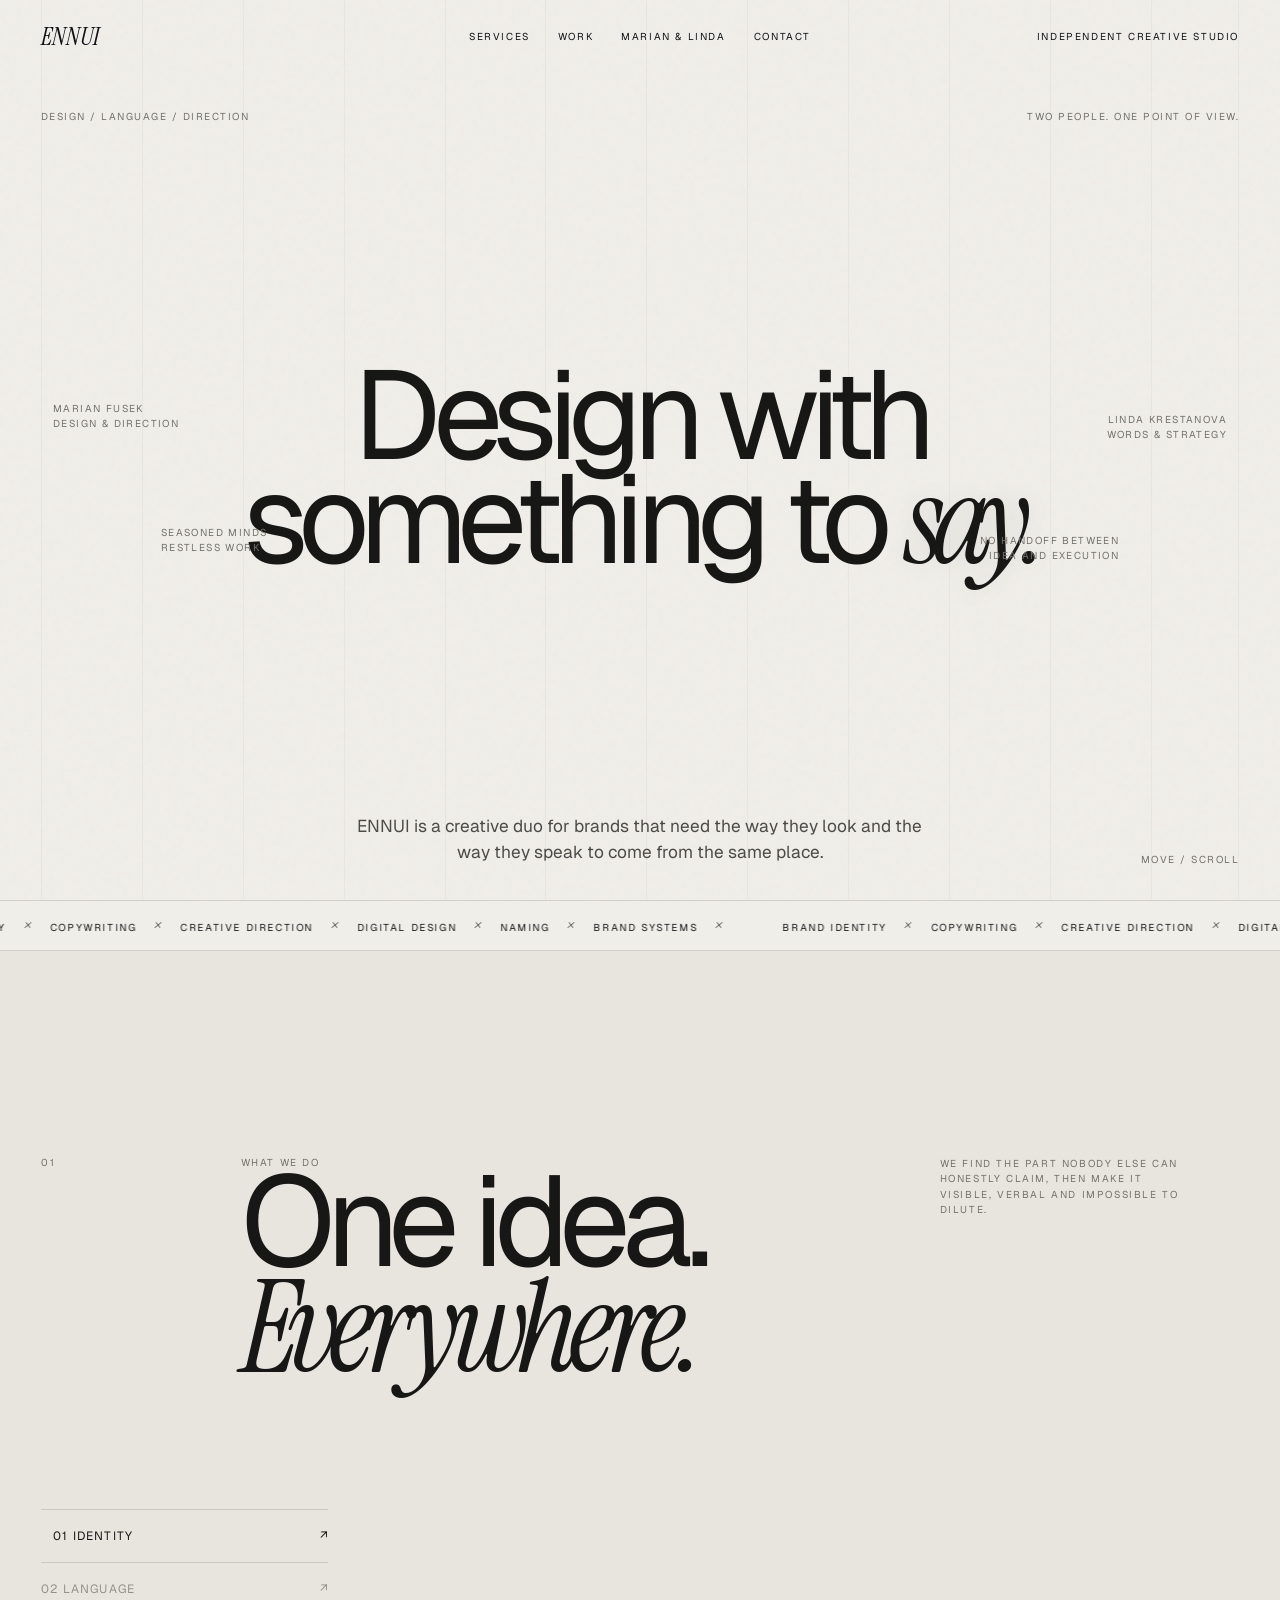
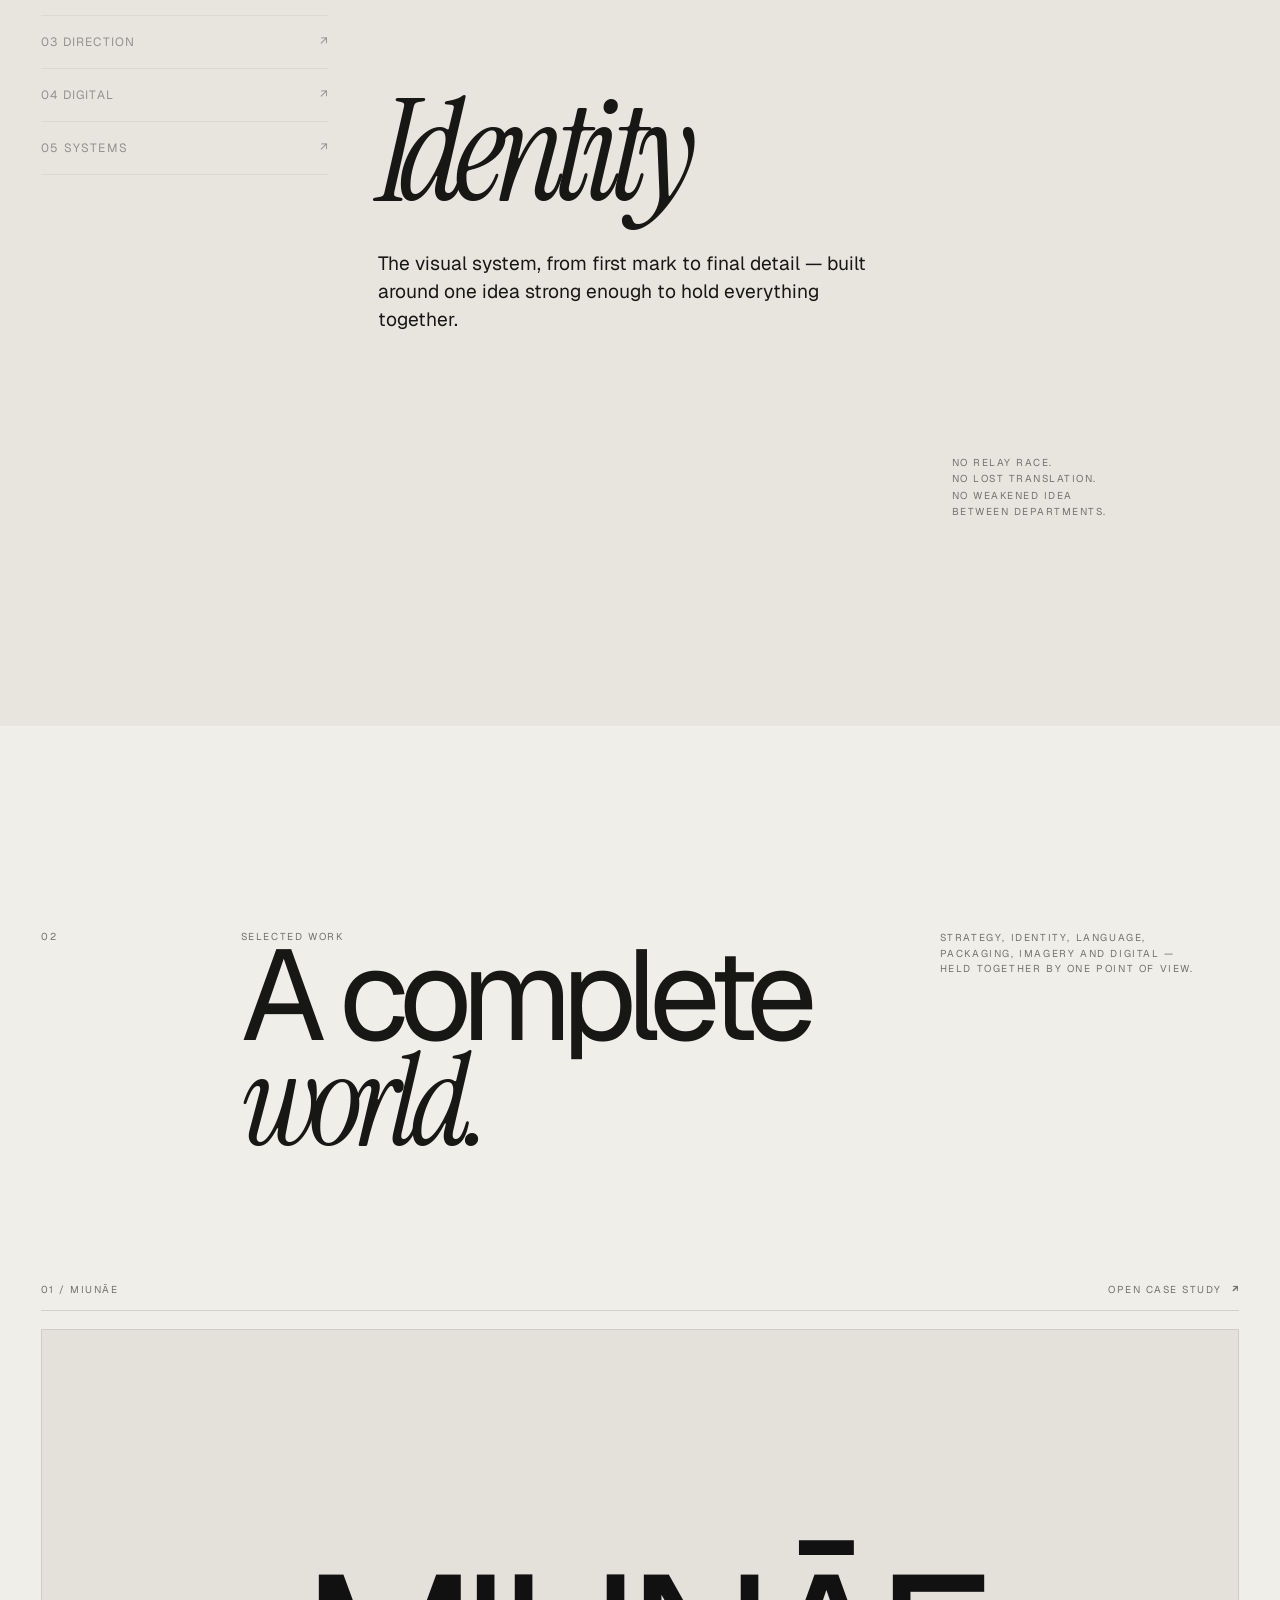
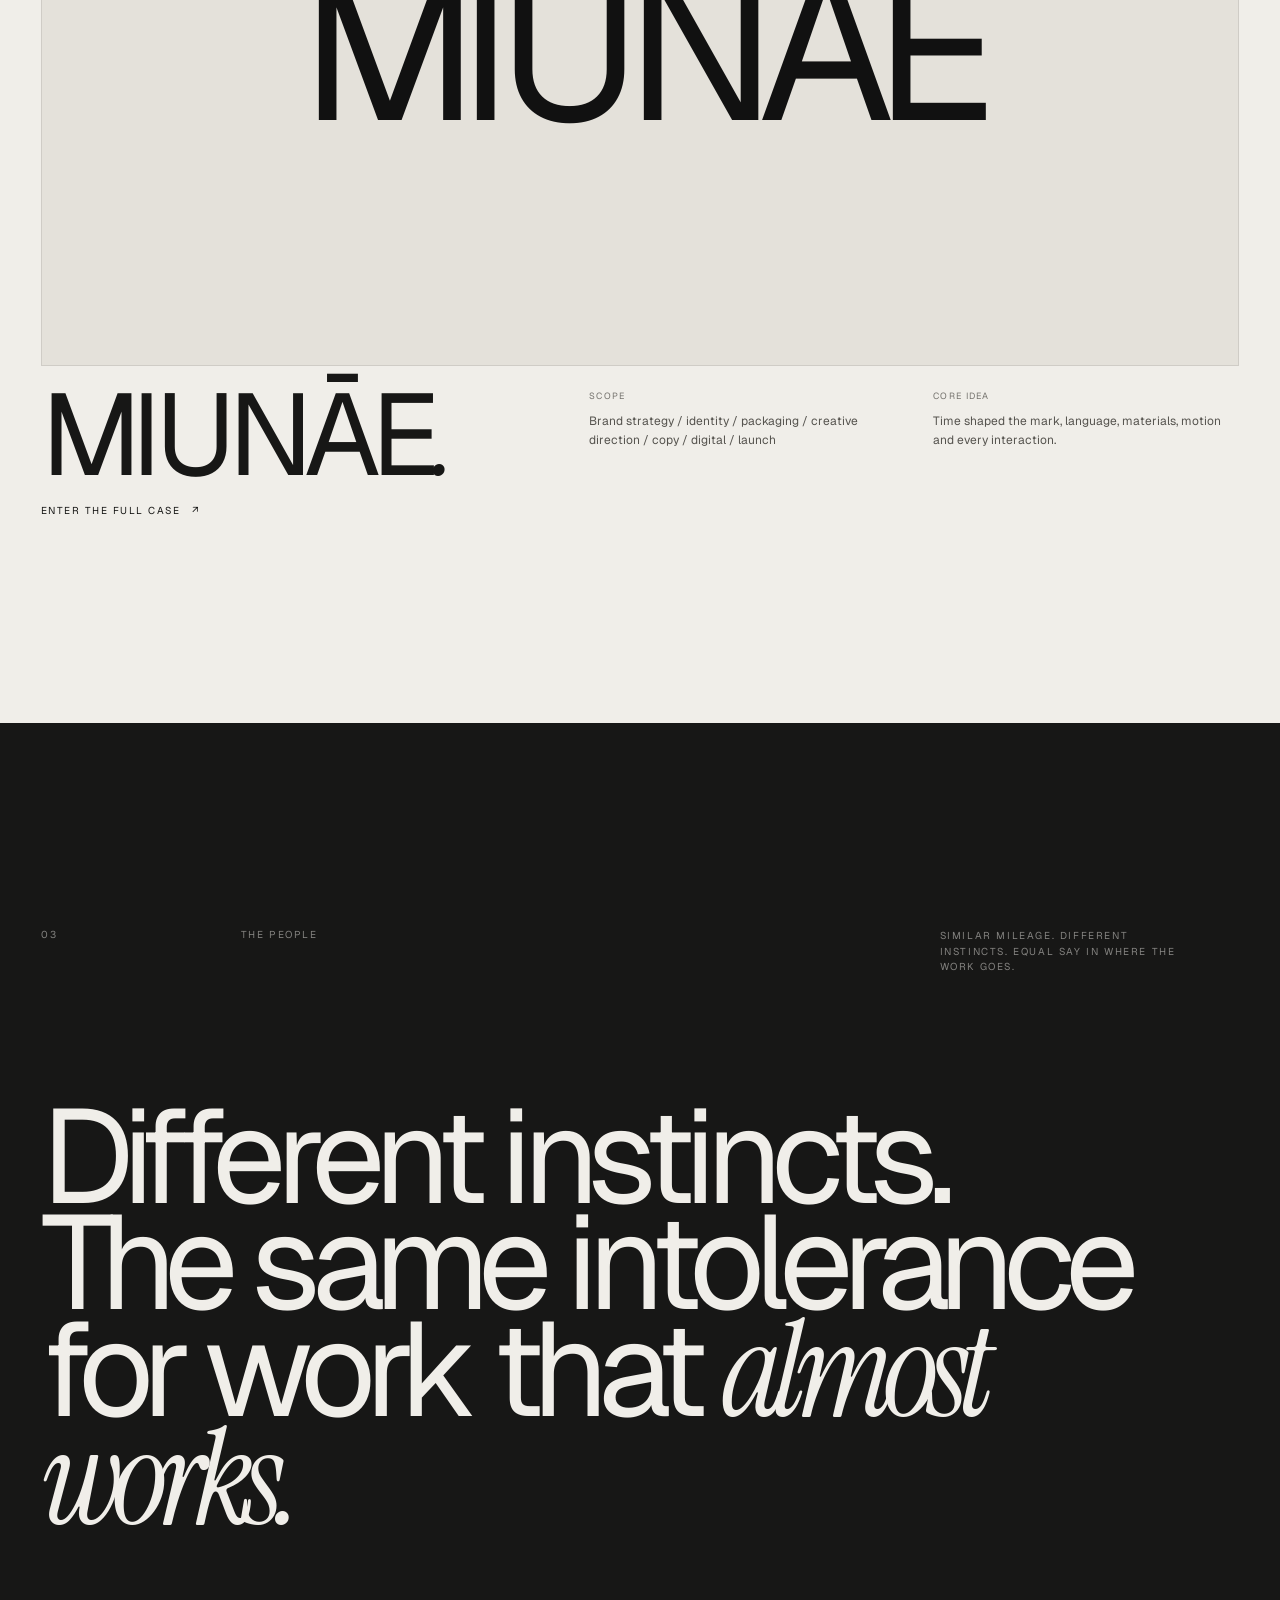
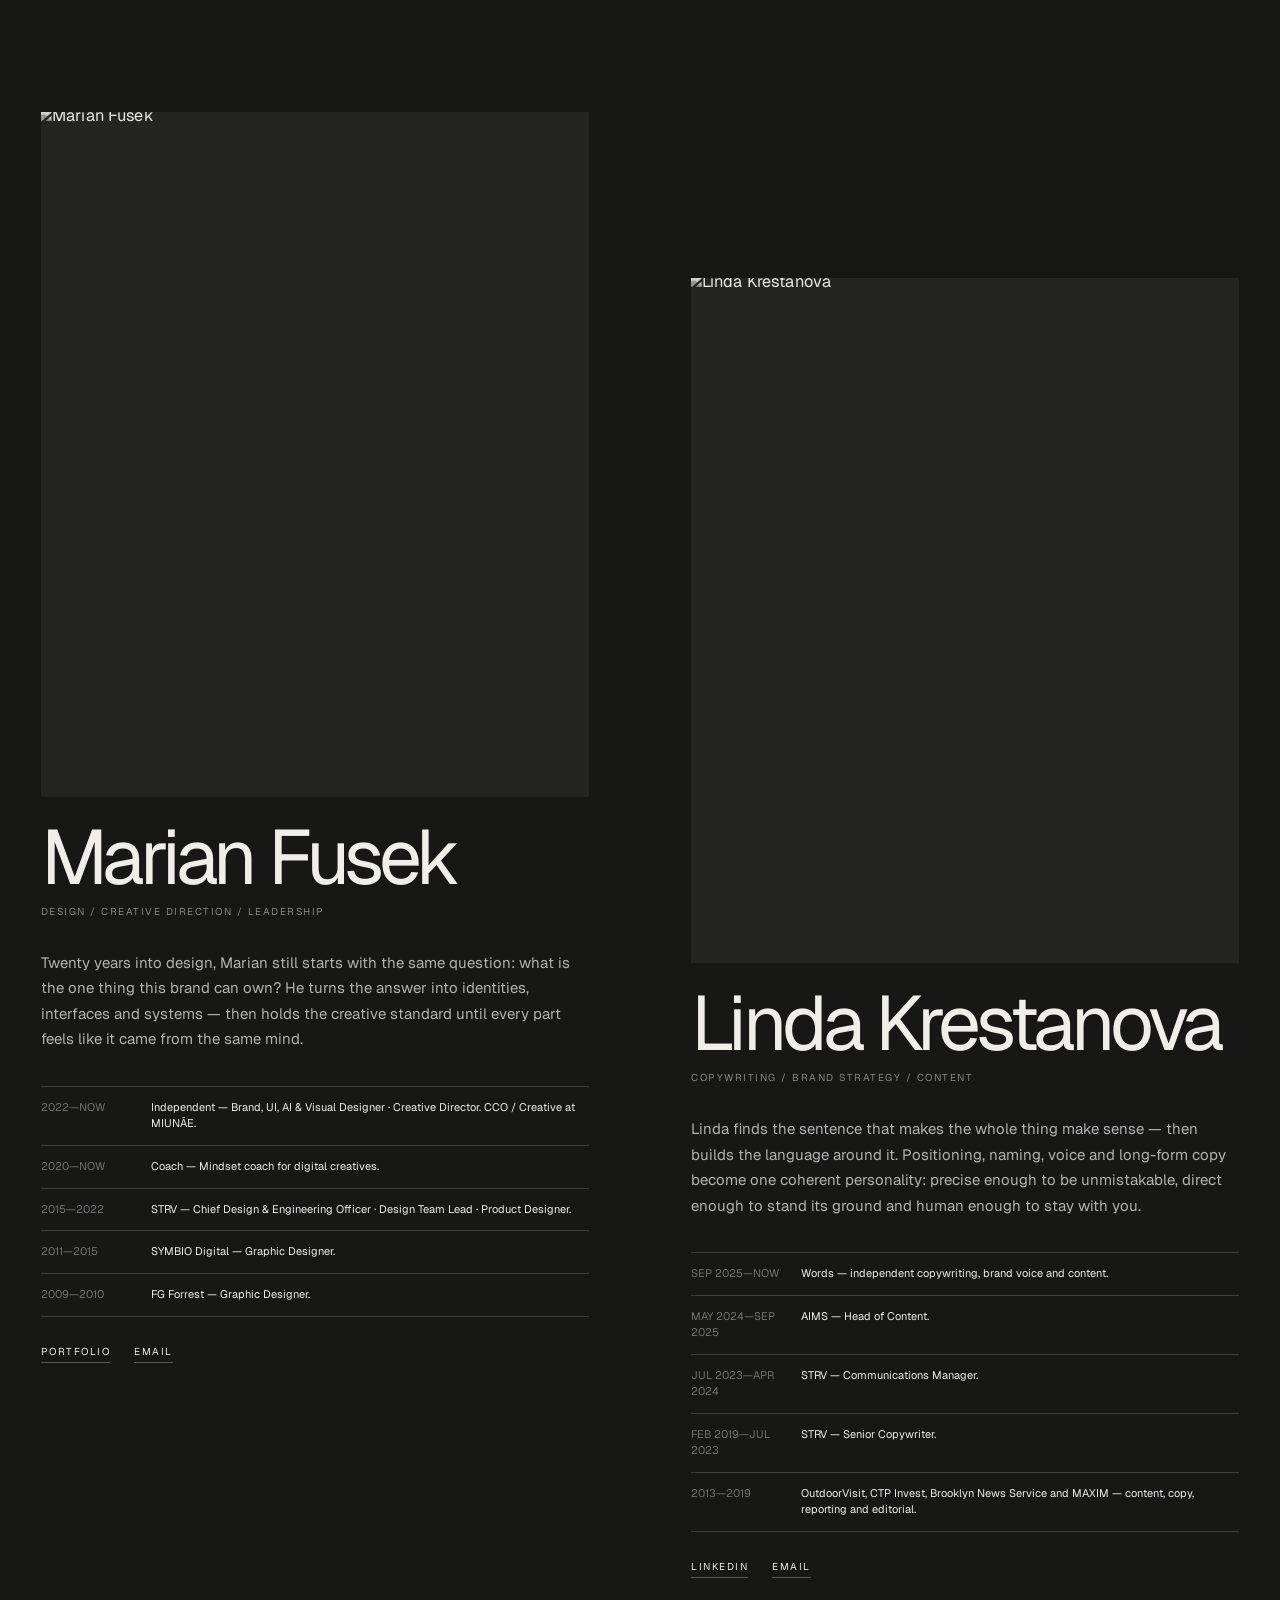
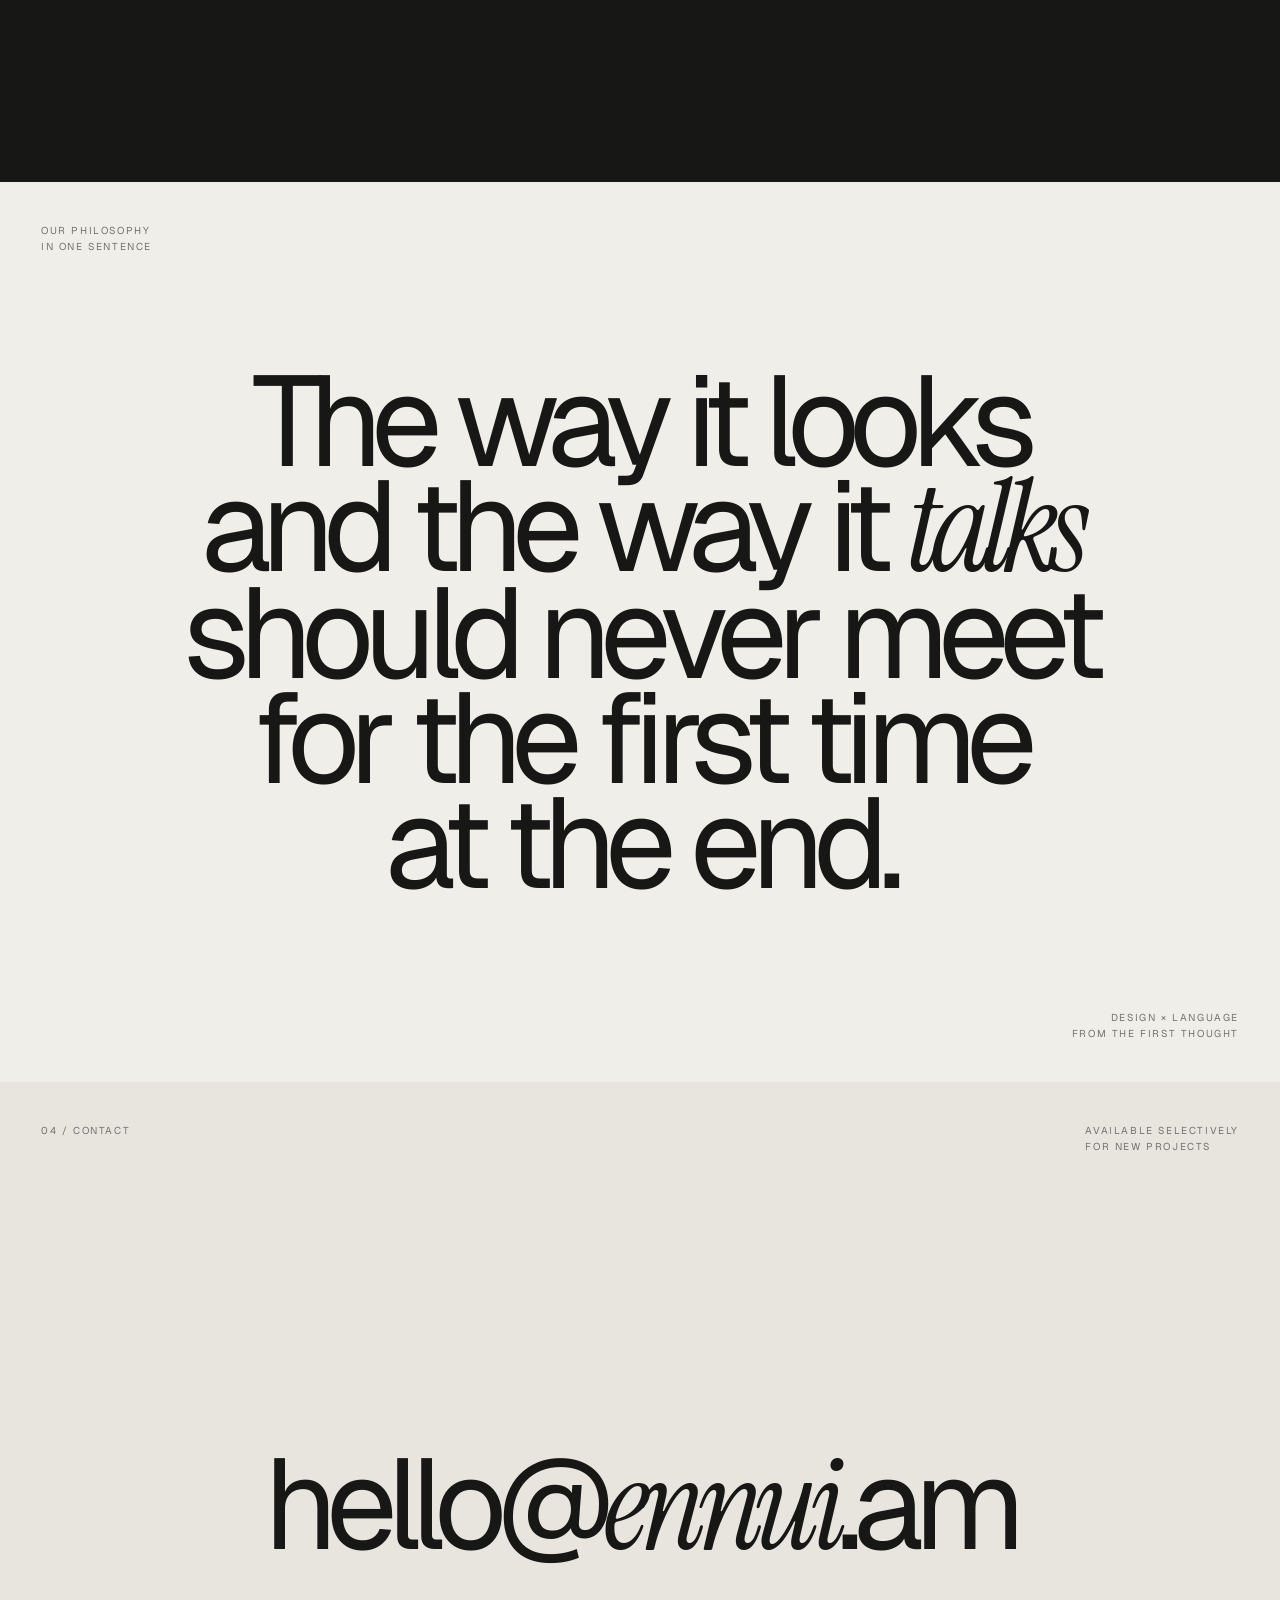
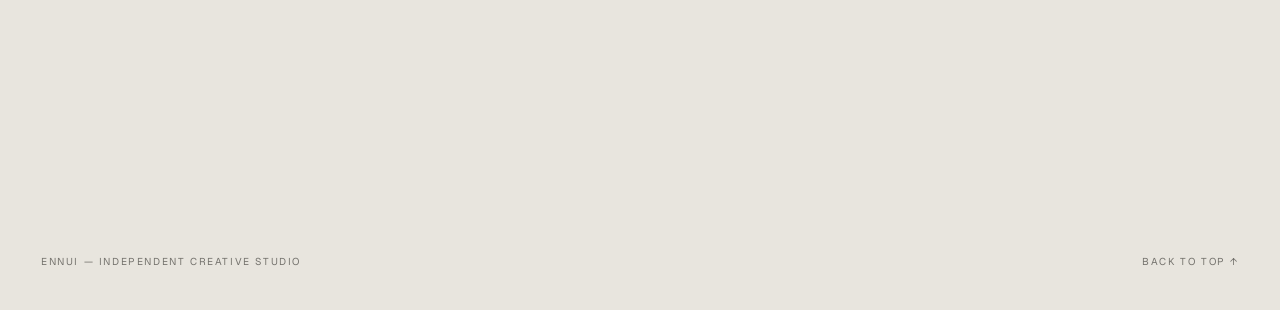
==== index.html @ ab1525a9 "Update index.html" ====
<!DOCTYPE html>
<html lang="en">
<head>
<meta charset="UTF-8"><meta name="viewport" content="width=device-width,initial-scale=1">
<title>ENNUI — Design & Language</title>
<meta name="description" content="ENNUI is Marian Fusek and Linda Krestanova: design, language and creative direction working as one.">
<link rel="preconnect" href="https://fonts.googleapis.com"><link rel="preconnect" href="https://fonts.gstatic.com" crossorigin>
<link href="https://fonts.googleapis.com/css2?family=Geist:wght@300;400;500;600&family=Instrument+Serif:ital@0;1&display=swap" rel="stylesheet">
<style>
:root{--paper:#f0eee9;--paper2:#e8e5de;--ink:#171716;--grey:#74726d;--line:rgba(23,23,22,.14);--serif:'Instrument Serif',serif;--sans:'Geist',sans-serif;--ease:cubic-bezier(.16,1,.3,1);--g:clamp(18px,3.2vw,52px);--mx:0;--my:0}
*{box-sizing:border-box;margin:0;padding:0}html{scroll-behavior:smooth;background:var(--paper)}body{background:var(--paper);color:var(--ink);font-family:var(--sans);overflow-x:hidden;-webkit-font-smoothing:antialiased}a{color:inherit;text-decoration:none}img{display:block;width:100%;height:auto}button{font:inherit;color:inherit}::selection{background:var(--ink);color:var(--paper)}
#grain{position:fixed;inset:0;pointer-events:none;z-index:3000;opacity:.03;mix-blend-mode:multiply;background-image:url("data:image/svg+xml,%3Csvg viewBox='0 0 160 160' xmlns='http://www.w3.org/2000/svg'%3E%3Cfilter id='n'%3E%3CfeTurbulence type='fractalNoise' baseFrequency='.9' numOctaves='2' stitchTiles='stitch'/%3E%3C/filter%3E%3Crect width='100%25' height='100%25' filter='url(%23n)'/%3E%3C/svg%3E")}
#cursor{position:fixed;left:0;top:0;width:6px;height:6px;background:#fff;border-radius:50%;pointer-events:none;z-index:5000;transform:translate(-50%,-50%);mix-blend-mode:difference;opacity:0;transition:width .28s var(--ease),height .28s var(--ease),border-radius .28s var(--ease),opacity .15s}#cursor.on{opacity:1}#cursor.link{width:44px;height:44px;background:#fff}.cursor-label{position:fixed;z-index:5001;pointer-events:none;color:#fff;mix-blend-mode:difference;font-size:9px;letter-spacing:.15em;text-transform:uppercase;opacity:0;transition:opacity .15s}.cursor-label.on{opacity:1}@media(pointer:fine){body,a,button,[data-hover]{cursor:none}}@media(pointer:coarse){#cursor,.cursor-label{display:none}}
.grid{position:fixed;inset:0;padding:0 var(--g);display:grid;grid-template-columns:repeat(12,1fr);gap:clamp(8px,1vw,18px);pointer-events:none;z-index:0;opacity:.48}.grid i{border-left:1px solid rgba(23,23,22,.07)}.grid i:last-child{border-right:1px solid rgba(23,23,22,.07)}
.preloader{position:fixed;inset:0;z-index:4000;background:var(--paper);display:grid;place-items:center;transition:opacity .9s var(--ease),visibility .9s}.preloader.done{opacity:0;visibility:hidden}.preword{position:absolute;font-size:clamp(24px,5vw,74px);letter-spacing:-.05em;opacity:0;transform:translateY(16px);transition:.6s var(--ease)}.preword.show{opacity:1;transform:none}.preword.serif{font-family:var(--serif);font-style:italic;font-size:clamp(54px,11vw,170px)}
header{position:fixed;inset:0 0 auto;height:72px;padding:0 var(--g);z-index:500;display:grid;grid-template-columns:1fr auto 1fr;align-items:center;mix-blend-mode:difference;color:#fff;transition:transform .6s var(--ease)}header.hide{transform:translateY(-100%)}.logo{font-family:var(--serif);font-style:italic;font-size:25px}.nav{display:flex;gap:28px}.nav a,.status{font-size:10px;letter-spacing:.16em;text-transform:uppercase}.status{text-align:right}
main,footer{position:relative;z-index:2}.hero{height:100svh;min-height:690px;padding:110px var(--g) 34px;overflow:hidden;position:relative}.hero-inner{height:100%;display:grid;grid-template-rows:auto 1fr auto;position:relative}.hero-kicker{display:flex;justify-content:space-between;color:var(--grey);font-size:10px;text-transform:uppercase;letter-spacing:.15em}.hero-stage{align-self:center;position:relative;perspective:1100px}.hero-display{font-size:clamp(58px,9.8vw,154px);line-height:.83;letter-spacing:-.078em;font-weight:400;text-align:center;transform:rotateX(calc(var(--my)*-2deg)) rotateY(calc(var(--mx)*3deg));transition:transform .13s linear;will-change:transform}.hero-line{display:block;will-change:transform,letter-spacing}.hero-line.one{transform:translateX(calc(var(--mx)*-18px))}.hero-line.two{transform:translateX(calc(var(--mx)*24px))}.hero-display em{font-family:var(--serif);font-style:italic;font-weight:400;display:inline-block;transform:translateY(calc(var(--my)*-8px)) rotate(calc(var(--mx)*1.5deg));text-shadow:calc(var(--mx)*10px) calc(var(--my)*8px) 24px rgba(23,23,22,.09)}.orbit{position:absolute;font-size:10px;line-height:1.5;letter-spacing:.14em;text-transform:uppercase;color:var(--grey);transition:transform .18s linear}.o1{left:1%;top:18%;transform:translate(calc(var(--mx)*-10px),calc(var(--my)*-8px))}.o2{right:1%;top:23%;text-align:right;transform:translate(calc(var(--mx)*12px),calc(var(--my)*7px))}.o3{left:10%;bottom:9%;transform:translate(calc(var(--mx)*-6px),calc(var(--my)*10px))}.o4{right:10%;bottom:5%;text-align:right;transform:translate(calc(var(--mx)*8px),calc(var(--my)*-10px))}.hero-bottom{display:grid;grid-template-columns:1fr 2fr 1fr;align-items:end}.hero-bottom p{grid-column:2;max-width:610px;justify-self:center;text-align:center;font-size:clamp(14px,1.35vw,18px);line-height:1.5;color:#4c4b47}.scroll{justify-self:end;font-size:10px;text-transform:uppercase;letter-spacing:.15em;color:var(--grey)}
.marquee{border-top:1px solid var(--line);border-bottom:1px solid var(--line);overflow:hidden;padding:14px 0}.marquee-track{display:flex;width:max-content;will-change:transform}.marquee-group{display:flex;flex:none}.marquee span{font-size:10px;text-transform:uppercase;letter-spacing:.16em;padding-right:46px;white-space:nowrap}.marquee b{font-family:var(--serif);font-weight:400;font-style:italic;font-size:16px;margin:0 12px}
.section{padding:clamp(120px,16vw,235px) var(--g);position:relative}.section-head{display:grid;grid-template-columns:2fr 7fr 3fr;align-items:start;margin-bottom:clamp(72px,10vw,150px)}.num,.eyebrow,.micro{font-size:10px;text-transform:uppercase;letter-spacing:.16em;color:var(--grey)}.section-title{font-size:clamp(58px,10vw,148px);line-height:.82;letter-spacing:-.075em;font-weight:400}.section-title em{font-family:var(--serif);font-style:italic;font-weight:400}.micro{line-height:1.55;max-width:260px}.reveal{opacity:0;transform:translateY(26px);transition:opacity 1s var(--ease),transform 1s var(--ease)}.reveal.in{opacity:1;transform:none}
.services{background:var(--paper2)}.service-stage{min-height:68vh;display:grid;grid-template-columns:3fr 6fr 3fr;gap:24px}.service-index{list-style:none;border-top:1px solid var(--line)}.service-index button{width:100%;border:0;background:none;padding:18px 0;border-bottom:1px solid var(--line);display:flex;justify-content:space-between;text-align:left;font-size:12px;text-transform:uppercase;letter-spacing:.1em;opacity:.4;transition:.45s var(--ease)}.service-index button.active,.service-index button:hover{opacity:1;padding-left:12px}.service-main{align-self:center;padding:0 2vw}.service-word{font-size:clamp(70px,11vw,170px);line-height:.78;letter-spacing:-.08em;transition:.35s var(--ease)}.service-word.swap{opacity:0;transform:translateY(18px)}.service-word em{font-family:var(--serif);font-style:italic}.service-copy{margin-top:42px;max-width:560px;font-size:clamp(17px,1.5vw,22px);line-height:1.45}.service-note{align-self:end;font-size:10px;text-transform:uppercase;letter-spacing:.15em;line-height:1.65;color:var(--grey)}
.projects{overflow:hidden}.project-card{appearance:none;border:0;background:none;width:100%;display:block;position:relative;margin-top:clamp(80px,10vw,150px);text-align:left}.project-head{display:flex;align-items:center;justify-content:space-between;padding:0 0 14px;border-bottom:1px solid var(--line);font-size:10px;letter-spacing:.15em;text-transform:uppercase;color:var(--grey)}.project-head span:last-child{display:inline-flex;gap:10px;align-items:center;transition:transform .45s var(--ease),color .45s}.project-card:hover .project-head span:last-child{transform:translateX(7px);color:var(--ink)}.project-media{width:100%;aspect-ratio:16/8.5;overflow:hidden;background:#e4e1da;position:relative;margin-top:18px}.project-media:before{content:"MIUNĀE";position:absolute;inset:0;display:grid;place-items:center;font-size:clamp(72px,16vw,250px);line-height:.7;letter-spacing:-.085em;color:#111}.project-media:after{content:"";position:absolute;inset:0;border:1px solid rgba(23,23,22,.1);pointer-events:none}.project-media img{height:100%;object-fit:cover;object-position:center;transform:scale(1.01);transition:transform 1.25s var(--ease),filter .8s var(--ease)}.project-card:hover .project-media img{transform:scale(1.035)}.project-caption{display:grid;grid-template-columns:5fr 3fr 3fr;gap:clamp(20px,3vw,48px);align-items:start;padding-top:24px}.project-title{font-size:clamp(54px,9vw,132px);line-height:.78;letter-spacing:-.075em;font-weight:400}.project-title em{font-family:var(--serif);font-style:italic;font-weight:400}.project-detail .label{display:block;margin-bottom:10px;font-size:9px;letter-spacing:.14em;text-transform:uppercase;color:var(--grey)}.project-detail p{font-size:12px;line-height:1.62;color:#55534e}.project-open{margin-top:22px;display:inline-flex;align-items:center;gap:12px;font-size:10px;text-transform:uppercase;letter-spacing:.15em}.project-open i{font-style:normal;transition:transform .45s var(--ease)}.project-card:hover .project-open i{transform:translate(5px,-5px)}
.duo{background:var(--ink);color:var(--paper)}.duo .micro,.duo .eyebrow,.duo .num{color:rgba(240,238,233,.5)}.duo-title{font-size:clamp(56px,10.4vw,160px);line-height:.8;letter-spacing:-.078em;font-weight:400;margin-bottom:clamp(110px,14vw,210px)}.duo-title em{font-family:var(--serif);font-style:italic}.people{display:grid;grid-template-columns:1fr 1fr;gap:clamp(30px,8vw,130px)}.person:nth-child(2){margin-top:13vw}.portrait{aspect-ratio:4/5;overflow:hidden;background:#242423}.portrait img{height:108%;object-fit:cover;filter:grayscale(1) contrast(.95);transform:scale(1.02);transition:1s var(--ease)}.person:hover .portrait img{filter:grayscale(0);transform:scale(1)}.person-name{font-size:clamp(42px,6vw,86px);line-height:.9;letter-spacing:-.06em;font-weight:400;margin-top:26px}.role{font-size:10px;text-transform:uppercase;letter-spacing:.15em;color:rgba(240,238,233,.52);margin-top:13px}.bio{font-size:15px;line-height:1.7;color:rgba(240,238,233,.72);max-width:550px;margin-top:32px}.milestones{margin-top:34px;border-top:1px solid rgba(240,238,233,.18)}.milestone{display:grid;grid-template-columns:92px 1fr;gap:18px;padding:13px 0;border-bottom:1px solid rgba(240,238,233,.18);font-size:11px;line-height:1.45}.milestone time{color:rgba(240,238,233,.42)}.person-links{display:flex;gap:24px;margin-top:28px;font-size:10px;letter-spacing:.15em;text-transform:uppercase}.person-links a{border-bottom:1px solid rgba(240,238,233,.3);padding-bottom:4px}
.manifesto{min-height:100svh;padding:var(--g);display:grid;place-items:center;position:relative}.manifesto p{font-size:clamp(58px,10vw,150px);line-height:.82;letter-spacing:-.078em;text-align:center}.manifesto em{font-family:var(--serif);font-style:italic}.manifesto .micro{position:absolute;left:var(--g);top:var(--g)}.manifesto .right{left:auto;right:var(--g);top:auto;bottom:var(--g);text-align:right}
.contact{min-height:92svh;background:var(--paper2);padding:var(--g);display:grid;grid-template-rows:auto 1fr auto}.contact-top,.contact-bottom{display:flex;justify-content:space-between}.contact-email{align-self:center;text-align:center;font-size:clamp(48px,10vw,145px);line-height:.9;letter-spacing:-.075em}.contact-email em{font-family:var(--serif);font-style:italic}.contact-email:hover em{display:inline-block;transform:skewX(-8deg)}
/* IMMERSIVE PROJECT OVERLAY */
body.case-locked{position:fixed;left:0;right:0;width:100%;overflow:hidden}.case-overlay{--case-progress:0;position:fixed;inset:0;z-index:4200;background:#080807;color:#f0eee9;visibility:hidden;pointer-events:none;opacity:0;clip-path:inset(var(--case-top,50%) var(--case-right,50%) var(--case-bottom,50%) var(--case-left,50%));transition:clip-path .92s var(--ease),opacity .48s ease,visibility 0s linear .94s}.case-overlay[data-state="opening"],.case-overlay[data-state="open"],.case-overlay[data-state="closing"]{visibility:visible;pointer-events:auto;transition-delay:0s}.case-overlay[data-state="opening"],.case-overlay[data-state="open"]{opacity:1}.case-overlay[data-state="open"]{clip-path:inset(0)}.case-overlay[data-state="closing"]{opacity:.15;clip-path:inset(var(--case-top,50%) var(--case-right,50%) var(--case-bottom,50%) var(--case-left,50%))}.case-viewport{position:absolute;inset:0;overflow-y:auto;overscroll-behavior:contain;background:#080807;scrollbar-width:none}.case-viewport::-webkit-scrollbar{display:none}.case-content{position:relative}.case-toolbar{position:fixed;z-index:30;inset:0 0 auto;height:72px;padding:0 var(--g);display:grid;grid-template-columns:1fr auto 1fr;align-items:center;color:#fff;mix-blend-mode:difference;pointer-events:none}.case-toolbar>*{pointer-events:auto}.case-count,.case-live{font-size:9px;letter-spacing:.16em;text-transform:uppercase}.case-live{justify-self:end;position:relative;padding-bottom:4px}.case-live:after{content:"";position:absolute;left:0;bottom:0;width:100%;height:1px;background:currentColor;transform:scaleX(0);transform-origin:right;transition:transform .45s var(--ease)}.case-live:hover:after{transform:scaleX(1);transform-origin:left}.case-close{position:relative;width:44px;height:44px;border:1px solid rgba(255,255,255,.34);border-radius:50%;background:transparent;transition:transform .55s var(--ease),background .35s}.case-close:before,.case-close:after{content:"";position:absolute;left:12px;right:12px;top:21px;height:1px;background:#fff}.case-close:before{transform:rotate(45deg)}.case-close:after{transform:rotate(-45deg)}.case-close:hover{transform:rotate(90deg) scale(1.08);background:rgba(255,255,255,.1)}.case-progress{position:fixed;z-index:31;left:0;top:0;width:100%;height:2px;background:rgba(255,255,255,.12)}.case-progress span{display:block;height:100%;width:calc(var(--case-progress)*100%);background:#fff;transition:width .08s linear}.cs-label{font-size:9px;line-height:1.4;letter-spacing:.16em;text-transform:uppercase;color:rgba(240,238,233,.48)}.cs-hero{height:100svh;min-height:690px;position:relative;overflow:hidden;padding:96px var(--g) 32px;display:grid;grid-template-rows:auto 1fr auto;isolation:isolate;background:#ece9e2;color:#111}.cs-hero-image{position:absolute;z-index:-3;inset:0;width:100%;height:100%;object-fit:cover;object-position:center;transform:scale(1.03);filter:contrast(1.02)}.cs-hero:after{content:"";position:absolute;z-index:-2;inset:0;background:linear-gradient(180deg,rgba(240,238,233,.18),rgba(240,238,233,.04) 50%,rgba(240,238,233,.18))}.cs-hero-aura{position:absolute;z-index:-1;left:50%;top:50%;width:min(72vw,1080px);aspect-ratio:1;transform:translate(-50%,-50%);background:radial-gradient(circle,rgba(240,238,233,.56),rgba(240,238,233,.08) 48%,transparent 70%);mix-blend-mode:screen;animation:caseAura 13s ease-in-out infinite}@keyframes caseAura{50%{transform:translate(-50%,-50%) scale(1.08)}}.cs-hero-top,.cs-hero-bottom{display:flex;justify-content:space-between;font-size:9px;letter-spacing:.16em;text-transform:uppercase}.cs-hero h2{align-self:center;text-align:center;font-size:clamp(92px,19vw,310px);line-height:.65;letter-spacing:-.09em;font-weight:500;mix-blend-mode:difference;color:#fff}.cs-intro{min-height:100svh;padding:clamp(140px,17vw,250px) var(--g);display:grid;grid-template-columns:2fr 7fr 3fr;gap:28px;align-items:start}.cs-intro h3,.cs-system-head h3,.cs-voice h3,.cs-live h3{font-size:clamp(62px,10vw,150px);line-height:.82;letter-spacing:-.075em;font-weight:400}.cs-intro h3 em,.cs-system-head h3 em,.cs-voice h3 em,.cs-live h3 em{font-family:var(--serif);font-style:italic;font-weight:400}.cs-intro>p{font-size:clamp(17px,1.55vw,23px);line-height:1.55;color:rgba(240,238,233,.7);max-width:520px}.cs-statement{min-height:100svh;padding:var(--g);display:grid;place-items:center;position:relative;background:#f0eee9;color:#171716}.cs-statement .cs-label{position:absolute;left:var(--g);top:var(--g);color:#74726d}.cs-statement p{text-align:center;font-size:clamp(68px,12vw,190px);line-height:.78;letter-spacing:-.08em}.cs-statement em{font-family:var(--serif);font-style:italic}.cs-gallery{padding:clamp(80px,10vw,150px) var(--g);display:grid;grid-template-columns:repeat(12,1fr);gap:clamp(12px,1.2vw,22px);background:#0a0a09}.cs-shot{overflow:hidden;background:#151514;position:relative;min-height:56vw}.cs-shot.image-backed:before{content:"MIUNĀE";position:absolute;inset:0;display:grid;place-items:center;font-size:clamp(50px,12vw,190px);letter-spacing:-.08em;color:#f0eee9}.cs-shot-caption{position:absolute;left:clamp(20px,3vw,48px);bottom:clamp(20px,3vw,48px);z-index:2;font-size:9px;letter-spacing:.15em;text-transform:uppercase;color:#111}.cs-shot img{width:100%;height:100%;object-fit:cover;transition:transform 1.15s var(--ease)}.cs-shot:hover img{transform:scale(1.035)}.cs-shot.a{grid-column:1/13;min-height:64vw}.cs-shot.b{grid-column:1/6;min-height:60vw;background:#e9e6df}.cs-shot.b img{object-fit:contain;padding:12%}.cs-shot.c{grid-column:6/13;min-height:60vw}.cs-shot.c img{object-position:center;transform:scale(1.02)}.cs-shot.c:hover img{transform:scale(1.055)}.cs-shot.d{grid-column:1/13;min-height:52vw}.cs-symbol-panel{display:flex;flex-direction:column;justify-content:space-between;padding:clamp(28px,4vw,64px);background:#e9e6df;color:#111}.cs-symbol-panel>span{font-size:10px;letter-spacing:.16em;line-height:1.65}.cs-hourglass{width:min(62%,280px);aspect-ratio:1/2;align-self:center;position:relative}.cs-hourglass:before,.cs-hourglass:after{content:"";position:absolute;left:0;right:0;height:46%;background:#111}.cs-hourglass:before{top:0;clip-path:polygon(0 0,100% 0,54% 100%,46% 100%)}.cs-hourglass:after{bottom:0;clip-path:polygon(46% 0,54% 0,100% 100%,0 100%)}.cs-type-panel{display:flex;align-items:center;justify-content:center;background:#e9e6df;color:#111}.cs-type-panel p{position:absolute;right:clamp(24px,4vw,60px);bottom:clamp(24px,4vw,60px);font-size:10px;line-height:1.65;letter-spacing:.14em;text-transform:uppercase;text-align:right}.cs-overgrown{font-size:clamp(74px,17vw,270px);line-height:.72;letter-spacing:-.085em;transform:rotate(-3deg)}.cs-system{padding:clamp(130px,16vw,230px) var(--g);background:#e9e6df;color:#171716}.cs-system-head{display:grid;grid-template-columns:2fr 7fr 3fr;gap:28px;margin-bottom:clamp(90px,12vw,170px)}.cs-system-head .cs-label{color:#74726d}.cs-system-head p{font-size:15px;line-height:1.65;color:#57554f;max-width:380px}.cs-system-grid{display:grid;grid-template-columns:repeat(3,1fr);border-top:1px solid rgba(23,23,22,.16);border-left:1px solid rgba(23,23,22,.16)}.cs-system-item{min-height:280px;padding:clamp(24px,3vw,45px);border-right:1px solid rgba(23,23,22,.16);border-bottom:1px solid rgba(23,23,22,.16);display:flex;flex-direction:column;justify-content:space-between;transition:background .55s var(--ease),color .55s var(--ease)}.cs-system-item:hover{background:#171716;color:#f0eee9}.cs-system-item h4{font-size:clamp(28px,3vw,48px);font-weight:400;letter-spacing:-.045em}.cs-system-item p{font-size:12px;line-height:1.65;max-width:320px;opacity:.66}.cs-voice{min-height:100svh;padding:clamp(130px,16vw,230px) var(--g);display:grid;align-items:center}.cs-voice-grid{display:grid;grid-template-columns:1.2fr 1fr;gap:clamp(40px,9vw,150px);align-items:end}.cs-voice-copy blockquote{font-family:var(--serif);font-style:italic;font-size:clamp(42px,6vw,90px);line-height:.95;margin-bottom:42px}.cs-voice-copy p{font-size:15px;line-height:1.7;color:rgba(240,238,233,.66);max-width:590px}.cs-live{min-height:100svh;padding:var(--g);display:grid;place-items:center;text-align:center;background:#f0eee9;color:#171716}.cs-live .cs-label{color:#74726d;margin-bottom:30px}.cs-live-link{display:inline-flex;margin-top:54px;border:1px solid rgba(23,23,22,.3);padding:18px 28px;font-size:10px;letter-spacing:.15em;text-transform:uppercase;transition:background .45s var(--ease),color .45s var(--ease)}.cs-live-link:hover{background:#171716;color:#f0eee9}.cs-credits{display:grid;grid-template-columns:1fr 1fr;background:#111;border-top:1px solid rgba(240,238,233,.15)}.cs-credits>div{min-height:56vh;padding:clamp(40px,6vw,90px);border-right:1px solid rgba(240,238,233,.15);display:flex;flex-direction:column}.cs-credits h4{font-size:clamp(48px,7vw,104px);line-height:.9;letter-spacing:-.06em;font-weight:400;margin:40px 0}.cs-credits p{font-size:14px;line-height:1.65;color:rgba(240,238,233,.62);max-width:460px}.cs-credit-link{margin-top:auto;padding-top:50px;font-size:10px;letter-spacing:.15em;text-transform:uppercase}.cs-exit{min-height:60vh;padding:var(--g);display:flex;flex-direction:column;align-items:center;justify-content:space-between;text-align:center;background:#080807}.cs-exit button{border:0;background:none;color:#f0eee9;font-size:clamp(52px,9vw,140px);line-height:.85;letter-spacing:-.07em;transition:font-family .25s,transform .55s var(--ease)}.cs-exit button:hover{font-family:var(--serif);font-style:italic;transform:scale(1.035)}

@media(max-width:850px){header{grid-template-columns:1fr auto}.nav{display:none}.status{display:none}.hero{min-height:620px}.orbit{display:none}.hero-bottom{grid-template-columns:1fr}.hero-bottom p{grid-column:1}.scroll{display:none}.section-head{grid-template-columns:1fr;gap:24px}.num{margin-bottom:20px}.service-stage{grid-template-columns:1fr}.service-note{display:none}.service-main{min-height:360px;display:flex;flex-direction:column;justify-content:center}.project-media{width:100%;aspect-ratio:4/3}.project-caption{grid-template-columns:1fr;gap:28px}.project-title{margin-top:6px}.project-head span:last-child{display:none}.people{grid-template-columns:1fr}.person:nth-child(2){margin-top:90px}.manifesto{min-height:80svh}.contact{min-height:75svh}.grid{grid-template-columns:repeat(6,1fr)}.grid i:nth-child(n+7){display:none}.case-toolbar{height:62px}.case-count{display:none}.case-live{font-size:8px}.cs-hero{min-height:620px;padding:82px 18px 24px}.cs-hero-top span:last-child,.cs-hero-bottom span:last-child{display:none}.cs-hero h2{font-size:clamp(72px,22vw,124px)}.cs-intro,.cs-system-head{grid-template-columns:1fr}.cs-intro{padding:120px 18px}.cs-gallery{padding:64px 18px;grid-template-columns:1fr}.cs-shot.a,.cs-shot.b,.cs-shot.c,.cs-shot.d{grid-column:1;min-height:115vw}.cs-system{padding:110px 18px}.cs-system-grid{grid-template-columns:1fr}.cs-system-item{min-height:240px}.cs-voice{padding:110px 18px}.cs-voice-grid{grid-template-columns:1fr}.cs-credits{grid-template-columns:1fr}.cs-credits>div{min-height:62vh;border-right:0;border-bottom:1px solid rgba(240,238,233,.15)}.cs-exit{min-height:55vh}.cs-overgrown{font-size:24vw}}
@media(prefers-reduced-motion:reduce){*{animation:none!important;transition-duration:.01ms!important}.reveal{opacity:1;transform:none}}
</style>
</head><body id="top">
<div id="grain"></div><div id="cursor"></div><div class="cursor-label" id="cursorLabel"></div><div class="grid" aria-hidden="true"><i></i><i></i><i></i><i></i><i></i><i></i><i></i><i></i><i></i><i></i><i></i><i></i></div>
<div class="preloader" id="preloader"><div class="preword">FORM</div><div class="preword">LANGUAGE</div><div class="preword serif">ENNUI</div></div>
<header id="header"><a class="logo" href="#top">ENNUI</a><nav class="nav"><a href="#services">Services</a><a href="#work">Work</a><a href="#duo">Marian & Linda</a><a href="#contact">Contact</a></nav><div class="status">Independent creative studio</div></header>
<main>
<section class="hero">
<div class="hero-inner"><div class="hero-kicker"><span>Design / Language / Direction</span><span>Two people. One point of view.</span></div>
<div class="hero-stage"><h1 class="hero-display"><span class="hero-line one">Design with</span><span class="hero-line two">something to <em>say.</em></span></h1><div class="orbit o1">Marian Fusek<br>Design & direction</div><div class="orbit o2">Linda Krestanova<br>Words & strategy</div><div class="orbit o3">Seasoned minds<br>restless work</div><div class="orbit o4">No handoff between<br>idea and execution</div></div>
<div class="hero-bottom"><span></span><p>ENNUI is a creative duo for brands that need the way they look and the way they speak to come from the same place.</p><div class="scroll">Move / Scroll</div></div></div>
</section>
<div class="marquee"><div class="marquee-track" id="marqueeTrack"><div class="marquee-group"><span>BRAND IDENTITY <b>×</b> COPYWRITING <b>×</b> CREATIVE DIRECTION <b>×</b> DIGITAL DESIGN <b>×</b> NAMING <b>×</b> BRAND SYSTEMS <b>×</b></span><span>BRAND IDENTITY <b>×</b> COPYWRITING <b>×</b> CREATIVE DIRECTION <b>×</b> DIGITAL DESIGN <b>×</b> NAMING <b>×</b> BRAND SYSTEMS <b>×</b></span></div><div class="marquee-group" aria-hidden="true"><span>BRAND IDENTITY <b>×</b> COPYWRITING <b>×</b> CREATIVE DIRECTION <b>×</b> DIGITAL DESIGN <b>×</b> NAMING <b>×</b> BRAND SYSTEMS <b>×</b></span><span>BRAND IDENTITY <b>×</b> COPYWRITING <b>×</b> CREATIVE DIRECTION <b>×</b> DIGITAL DESIGN <b>×</b> NAMING <b>×</b> BRAND SYSTEMS <b>×</b></span></div></div></div>
<section class="section services" id="services"><div class="section-head reveal"><div class="num">01</div><div><div class="eyebrow">What we do</div><h2 class="section-title">One idea.<br><em>Everywhere.</em></h2></div><p class="micro">We find the part nobody else can honestly claim, then make it visible, verbal and impossible to dilute.</p></div><div class="service-stage reveal"><ul class="service-index" id="serviceIndex"><li><button class="active" data-word="Identity" data-copy="The visual system, from first mark to final detail — built around one idea strong enough to hold everything together."><span>01 Identity</span><span>↗</span></button></li><li><button data-word="Language" data-copy="Positioning, naming, voice and copy that sound like the brand — not like the category it happens to be in."><span>02 Language</span><span>↗</span></button></li><li><button data-word="Direction" data-copy="A point of view carried through campaigns, photography, moving image and every place the brand appears."><span>03 Direction</span><span>↗</span></button></li><li><button data-word="Digital" data-copy="Websites and interfaces where content, motion and design work as one system — never decoration added later."><span>04 Digital</span><span>↗</span></button></li><li><button data-word="Systems" data-copy="Flexible enough to grow. Specific enough to stay recognizable. Clear enough that other people can use them well."><span>05 Systems</span><span>↗</span></button></li></ul><div class="service-main"><div class="service-word" id="serviceWord"><em>Identity</em></div><p class="service-copy" id="serviceCopy">The visual system, from first mark to final detail — built around one idea strong enough to hold everything together.</p></div><div class="service-note">No relay race.<br>No lost translation.<br>No weakened idea<br>between departments.</div></div></section>
<section class="section projects" id="work"><div class="section-head reveal"><div class="num">02</div><div><div class="eyebrow">Selected work</div><h2 class="section-title">A complete<br><em>world.</em></h2></div><p class="micro">Strategy, identity, language, packaging, imagery and digital — held together by one point of view.</p></div><button class="project-card reveal" id="miunaeTrigger" type="button" aria-haspopup="dialog" aria-controls="miunaeCase" data-hover="ENTER"><div class="project-head"><span>01 / MIUNĀE</span><span>Open case study <b>↗</b></span></div><div class="project-media"><img src="https://images.squarespace-cdn.com/content/v1/696368580e396c71a58270ff/77fbd142-ecdf-42fc-9b05-d098da478425/Trio-Split.jpg?format=2500w" alt="MIUNĀE product and identity system" onerror="this.style.display='none'" loading="eager"></div><div class="project-caption"><div><h3 class="project-title">MIUNĀE<em>.</em></h3><span class="project-open">Enter the full case <i>↗</i></span></div><div class="project-detail"><span class="label">Scope</span><p>Brand strategy / identity / packaging / creative direction / copy / digital / launch</p></div><div class="project-detail"><span class="label">Core idea</span><p>Time shaped the mark, language, materials, motion and every interaction.</p></div></div></button></section>
<section class="section duo" id="duo"><div class="section-head reveal"><div class="num">03</div><div><div class="eyebrow">The people</div></div><p class="micro">Similar mileage. Different instincts. Equal say in where the work goes.</p></div><h2 class="duo-title reveal">Different instincts.<br>The same intolerance<br>for work that <em>almost works.</em></h2><div class="people">
<article class="person reveal"><div class="portrait" data-hover="MARIAN"><img src="https://www.marianfusek.com/5am/images/marian-fusek.jpg" alt="Marian Fusek"></div><h3 class="person-name">Marian Fusek</h3><div class="role">Design / Creative Direction / Leadership</div><p class="bio">Twenty years into design, Marian still starts with the same question: what is the one thing this brand can own? He turns the answer into identities, interfaces and systems — then holds the creative standard until every part feels like it came from the same mind.</p><div class="milestones"><div class="milestone"><time>2022—NOW</time><span>Independent — Brand, UI, AI &amp; Visual Designer · Creative Director. CCO / Creative at MIUNĀE.</span></div><div class="milestone"><time>2020—NOW</time><span>Coach — Mindset coach for digital creatives.</span></div><div class="milestone"><time>2015—2022</time><span>STRV — Chief Design &amp; Engineering Officer · Design Team Lead · Product Designer.</span></div><div class="milestone"><time>2011—2015</time><span>SYMBIO Digital — Graphic Designer.</span></div><div class="milestone"><time>2009—2010</time><span>FG Forrest — Graphic Designer.</span></div></div><div class="person-links"><a href="https://www.marianfusek.com" target="_blank" rel="noopener" data-hover="OPEN">Portfolio</a><a href="mailto:hello@ennui.am" data-hover="WRITE">Email</a></div></article>
<article class="person reveal"><div class="portrait" data-hover="LINDA"><img src="https://www.marianfusek.com/5am/images/linda-krestanova.jpg" alt="Linda Krestanova"></div><h3 class="person-name">Linda Krestanova</h3><div class="role">Copywriting / Brand Strategy / Content</div><p class="bio">Linda finds the sentence that makes the whole thing make sense — then builds the language around it. Positioning, naming, voice and long-form copy become one coherent personality: precise enough to be unmistakable, direct enough to stand its ground and human enough to stay with you.</p><div class="milestones"><div class="milestone"><time>SEP 2025—NOW</time><span>Words — independent copywriting, brand voice and content.</span></div><div class="milestone"><time>MAY 2024—SEP 2025</time><span>AIMS — Head of Content.</span></div><div class="milestone"><time>JUL 2023—APR 2024</time><span>STRV — Communications Manager.</span></div><div class="milestone"><time>FEB 2019—JUL 2023</time><span>STRV — Senior Copywriter.</span></div><div class="milestone"><time>2013—2019</time><span>OutdoorVisit, CTP Invest, Brooklyn News Service and MAXIM — content, copy, reporting and editorial.</span></div></div><div class="person-links"><a href="https://www.linkedin.com/in/linda-krestanova" target="_blank" rel="noopener" data-hover="OPEN">LinkedIn</a><a href="mailto:hello@ennui.am" data-hover="WRITE">Email</a></div></article>
</div></section>
<section class="manifesto"><p class="reveal">The way it looks<br>and the way it <em>talks</em><br>should never meet<br>for the first time<br>at the end.</p><div class="micro">Our philosophy<br>in one sentence</div><div class="micro right">Design × language<br>from the first thought</div></section>
<section class="contact" id="contact"><div class="contact-top"><div class="micro">04 / Contact</div><div class="micro">Available selectively<br>for new projects</div></div><a class="contact-email reveal" href="mailto:hello@ennui.am" data-hover="WRITE">hello@<em>ennui</em>.am</a><div class="contact-bottom"><div class="micro">ENNUI — Independent creative studio</div><a class="micro" href="#top" data-hover="TOP">Back to top ↑</a></div></section>
</main>

<div class="case-overlay" id="miunaeCase" role="dialog" aria-modal="true" aria-labelledby="miunaeCaseTitle" aria-hidden="true" data-state="closed">
  <div class="case-viewport" id="miunaeViewport" tabindex="-1">
    <div class="case-toolbar" aria-label="Case study controls">
      <span class="case-count">Case study / 01</span>
      <button class="case-close" type="button" data-case-close data-hover="CLOSE" aria-label="Close MIUNĀE case study"></button>
      <a class="case-live" href="https://www.miunae.com" target="_blank" rel="noopener" data-hover="VISIT">Visit live site</a>
    </div>
    <div class="case-progress" aria-hidden="true"><span></span></div>
    <article class="case-content">
      <section class="cs-hero">
        <div class="cs-hero-aura"></div><img class="cs-hero-image" src="https://images.squarespace-cdn.com/content/v1/696368580e396c71a58270ff/77fbd142-ecdf-42fc-9b05-d098da478425/Trio-Split.jpg?format=2500w" alt="MIUNĀE product and identity system" onerror="this.style.display='none'">
        <div class="cs-hero-top"><span>Case study / 01</span><span>Brand / Language / Packaging / Digital</span></div>
        <h2 id="miunaeCaseTitle">MIUNĀE</h2>
        <div class="cs-hero-bottom"><span>Eastern European beauty — made in Romania</span><span>Scroll to enter</span></div>
      </section>
      <section class="cs-intro">
        <div class="cs-label">The brief</div>
        <h3>Build a beauty brand<br>with <em>nothing borrowed.</em></h3>
        <p>MIUNĀE began with Romanian heritage, a grandmother’s remedies and a refusal to accept diluted skincare. Our job was to turn that truth into a complete brand — from strategy and name to bottles, words, movement and launch.</p>
      </section>
      <section class="cs-statement">
        <div class="cs-label">The organizing idea</div>
        <p>Nature has its own clock.<br>We built the brand<br>around <em>time.</em></p>
      </section>
      <section class="cs-gallery" aria-label="MIUNĀE project gallery"><figure class="cs-shot a image-backed" data-hover="VIEW"><img src="https://images.squarespace-cdn.com/content/v1/696368580e396c71a58270ff/77fbd142-ecdf-42fc-9b05-d098da478425/Trio-Split.jpg?format=2500w" alt="MIUNĀE product family and packaging" loading="eager" onerror="this.style.display='none'"></figure><figure class="cs-shot b image-backed" data-hover="VIEW"><img src="https://images.squarespace-cdn.com/content/v1/696368580e396c71a58270ff/36e2d8b8-9fc7-427e-808c-afd4362b62d9/_Hourglass.png?format=2500w" alt="MIUNĀE hourglass identity symbol" loading="lazy" onerror="this.style.display='none'"><span class="cs-shot-caption">TIME GIVEN · TIME HONORED · TIME REFINED</span></figure><figure class="cs-shot c image-backed" data-hover="VIEW"><img src="https://images.squarespace-cdn.com/content/v1/696368580e396c71a58270ff/e72ed95d-0b27-47b0-afec-ac1e141843e9/Desirae-Dark-90Light.jpg?format=2500w" alt="MIUNĀE editorial campaign portrait" loading="lazy" onerror="this.style.display='none'"></figure><figure class="cs-shot d cs-type-panel"><span class="cs-overgrown">OVERGROWN</span><p>Clean architecture.<br>Living material.<br>Nothing softened.</p></figure></section>
      <section class="cs-system">
        <div class="cs-system-head"><div class="cs-label">The system</div><h3>One truth.<br><em>Many forms.</em></h3><p>The work needed range without losing its center. Every decision came back to time, potency, tactility and the confidence of Eastern European beauty.</p></div>
        <div class="cs-system-grid">
          <article class="cs-system-item"><h4>Identity</h4><p>An hourglass lives inside the wordmark — not as decoration, but as the core idea made visible. The system balances restraint with something raw underneath.</p></article>
          <article class="cs-system-item"><h4>Packaging</h4><p>Frosted glass, deep botanical color and exacting typography make the products feel collected rather than manufactured. Precious, but never precious about themselves.</p></article>
          <article class="cs-system-item"><h4>Language</h4><p>Direct, intelligent and emotionally specific. No soft-focus beauty filler. The voice says what it means, knows its standards and leaves the audience room to decide.</p></article>
          <article class="cs-system-item"><h4>Imagery</h4><p>Clean architecture meets overgrown nature. Hard light, true color, soil, petals and living material push against polished surfaces.</p></article>
          <article class="cs-system-item"><h4>Digital</h4><p>The website behaves like the brand speaks: confident, tactile and layered. Education is not hidden beneath marketing — it becomes part of the experience.</p></article>
          <article class="cs-system-item"><h4>Launch</h4><p>Every touchpoint arrived from one shared point of view: social, films, product pages, print, education and the systems needed to keep the brand coherent.</p></article>
        </div>
      </section>
      <section class="cs-voice"><div class="cs-voice-grid"><h3>Words with<br><em>a spine.</em></h3><div class="cs-voice-copy"><blockquote>“You’re gonna wanna feel this.”</blockquote><p>Linda built a voice that carries Nadine’s energy without turning it into theater: blunt where beauty copy is usually vague, sensory without becoming ornamental and informed without sounding clinical. Marian built the visual world to hold the same tension — elegant, exact and slightly feral.</p></div></div></section>
      <section class="cs-live"><div><div class="cs-label">The result</div><h3>A brand that<br>looks how it <em>feels.</em></h3><a class="cs-live-link" href="https://www.miunae.com" target="_blank" rel="noopener" data-hover="VISIT">Experience MIUNĀE live</a></div></section>
      <section class="cs-credits">
        <div><div class="cs-label">Creative</div><h4>Marian Fusek</h4><p>Brand identity, packaging direction, creative direction, digital design, motion and AI production.</p><a class="cs-credit-link" href="https://www.marianfusek.com" target="_blank" rel="noopener" data-hover="OPEN">Portfolio ↗</a></div>
        <div><div class="cs-label">Brand & language</div><h4>Linda Krestanova</h4><p>Brand strategy, positioning, personality, naming direction, voice, copy and content systems.</p><a class="cs-credit-link" href="https://www.linkedin.com/in/linda-krestanova" target="_blank" rel="noopener" data-hover="OPEN">LinkedIn ↗</a></div>
      </section>
      <footer class="cs-exit"><span class="cs-label">End of case study / MIUNĀE</span><button type="button" data-case-close data-hover="CLOSE">Return to ENNUI</button></footer>
    </article>
  </div>
</div>

<script>
(()=>{const reduced=matchMedia('(prefers-reduced-motion:reduce)').matches;const pre=document.getElementById('preloader'),words=[...document.querySelectorAll('.preword')];if(reduced)pre.classList.add('done');else{let i=0;const run=()=>{words.forEach(w=>w.classList.remove('show'));if(i<words.length){words[i++].classList.add('show');setTimeout(run,i===words.length?760:520)}else pre.classList.add('done')};setTimeout(run,180)}
const cursor=document.getElementById('cursor'),label=document.getElementById('cursorLabel');if(matchMedia('(pointer:fine)').matches){addEventListener('mousemove',e=>{cursor.style.left=e.clientX+'px';cursor.style.top=e.clientY+'px';label.style.left=e.clientX+16+'px';label.style.top=e.clientY+14+'px';cursor.classList.add('on');const x=(e.clientX/innerWidth-.5)*2,y=(e.clientY/innerHeight-.5)*2;document.documentElement.style.setProperty('--mx',x);document.documentElement.style.setProperty('--my',y)});document.addEventListener('mouseover',e=>{const t=e.target.closest('[data-hover],a,button');if(!t)return;cursor.classList.add('link');label.textContent=t.dataset.hover||'OPEN';label.classList.add('on')});document.addEventListener('mouseout',e=>{if(e.target.closest('[data-hover],a,button')){cursor.classList.remove('link');label.classList.remove('on')}})}
const obs=new IntersectionObserver(es=>es.forEach(e=>{if(e.isIntersecting){e.target.classList.add('in');obs.unobserve(e.target)}}),{threshold:.12,rootMargin:'0px 0px -6%'});document.querySelectorAll('.reveal').forEach(el=>obs.observe(el));let last=0;const header=document.getElementById('header');addEventListener('scroll',()=>{const y=scrollY;header.classList.toggle('hide',y>last&&y>180);last=y},{passive:true});
const buttons=[...document.querySelectorAll('#serviceIndex button')],word=document.getElementById('serviceWord'),copy=document.getElementById('serviceCopy');buttons.forEach(btn=>btn.addEventListener('mouseenter',()=>{if(btn.classList.contains('active'))return;buttons.forEach(b=>b.classList.remove('active'));btn.classList.add('active');word.classList.add('swap');setTimeout(()=>{word.innerHTML='<em>'+btn.dataset.word+'</em>';copy.textContent=btn.dataset.copy;word.classList.remove('swap')},180)}));
const track=document.getElementById('marqueeTrack');let group=track.querySelector('.marquee-group');const fillMarquee=()=>{while(track.scrollWidth<innerWidth*3&&track.children.length<12)track.appendChild(group.cloneNode(true));};fillMarquee();addEventListener('resize',fillMarquee);let pos=0,lastT=performance.now();function marquee(t){const dt=Math.min(40,t-lastT);lastT=t;pos-=dt*.045;const w=group.offsetWidth||1;if(-pos>=w)pos+=w;track.style.transform=`translate3d(${pos}px,0,0)`;requestAnimationFrame(marquee)}if(!reduced)requestAnimationFrame(marquee);

/* ---------- IMMERSIVE CASE STUDY ---------- */
const caseOverlay=document.getElementById('miunaeCase'),caseViewport=document.getElementById('miunaeViewport'),caseTrigger=document.getElementById('miunaeTrigger'),siteMain=document.querySelector('main'),siteHeader=document.getElementById('header');
let caseScrollY=0,caseReturnFocus=null,caseCloseTimer=null;
const caseFocusables=()=>[...caseOverlay.querySelectorAll('a[href],button:not([disabled]),[tabindex]:not([tabindex="-1"])')].filter(el=>!el.hasAttribute('hidden'));
function setCaseOrigin(source){const media=source&&source.querySelector('.project-media');const r=media?media.getBoundingClientRect():{top:innerHeight*.46,left:innerWidth*.08,right:innerWidth*.92,bottom:innerHeight*.54};caseOverlay.style.setProperty('--case-top',Math.max(0,r.top)+'px');caseOverlay.style.setProperty('--case-right',Math.max(0,innerWidth-r.right)+'px');caseOverlay.style.setProperty('--case-bottom',Math.max(0,innerHeight-r.bottom)+'px');caseOverlay.style.setProperty('--case-left',Math.max(0,r.left)+'px')}
function lockCasePage(){caseScrollY=scrollY;document.body.classList.add('case-locked');document.body.style.top=-caseScrollY+'px';siteMain.inert=true;siteHeader.inert=true}
function unlockCasePage(){document.body.classList.remove('case-locked');document.body.style.top='';siteMain.inert=false;siteHeader.inert=false;scrollTo(0,caseScrollY)}
function openCase(source,pushHistory=true){if(caseOverlay.dataset.state==='open'||caseOverlay.dataset.state==='opening')return;clearTimeout(caseCloseTimer);caseReturnFocus=document.activeElement;setCaseOrigin(source);caseViewport.scrollTop=0;caseOverlay.setAttribute('aria-hidden','false');caseOverlay.dataset.state='opening';lockCasePage();if(pushHistory&&location.hash!=='#miunae')history.pushState({ennuiCase:'miunae'},'', '#miunae');requestAnimationFrame(()=>requestAnimationFrame(()=>{caseOverlay.dataset.state='open';setTimeout(()=>caseOverlay.querySelector('[data-case-close]').focus({preventScroll:true}),720)}))}
function closeCase(){if(caseOverlay.dataset.state==='closed'||caseOverlay.dataset.state==='closing')return;caseOverlay.dataset.state='closing';clearTimeout(caseCloseTimer);caseCloseTimer=setTimeout(()=>{caseOverlay.dataset.state='closed';caseOverlay.setAttribute('aria-hidden','true');caseViewport.scrollTop=0;unlockCasePage();if(caseReturnFocus&&caseReturnFocus.focus)caseReturnFocus.focus({preventScroll:true})},980)}
function requestCaseClose(){const owns=history.state&&history.state.ennuiCase==='miunae';closeCase();if(owns)history.back();else if(location.hash==='#miunae')history.replaceState(history.state,'',location.pathname+location.search)}
caseTrigger.addEventListener('click',e=>{e.preventDefault();openCase(caseTrigger,true)});caseOverlay.querySelectorAll('[data-case-close]').forEach(btn=>btn.addEventListener('click',requestCaseClose));
caseViewport.addEventListener('scroll',()=>{const max=caseViewport.scrollHeight-caseViewport.clientHeight;caseOverlay.style.setProperty('--case-progress',max?caseViewport.scrollTop/max:0)},{passive:true});
document.addEventListener('keydown',e=>{if(caseOverlay.dataset.state!=='open')return;if(e.key==='Escape'){e.preventDefault();requestCaseClose();return}if(e.key==='Tab'){const f=caseFocusables();if(!f.length)return;const first=f[0],last=f[f.length-1];if(e.shiftKey&&document.activeElement===first){e.preventDefault();last.focus()}else if(!e.shiftKey&&document.activeElement===last){e.preventDefault();first.focus()}}});
addEventListener('popstate',()=>{if(caseOverlay.dataset.state==='open'||caseOverlay.dataset.state==='opening')closeCase();else if(location.hash==='#miunae')openCase(caseTrigger,false)});
if(location.hash==='#miunae')setTimeout(()=>openCase(caseTrigger,false),2400);

})();
</script></body></html>
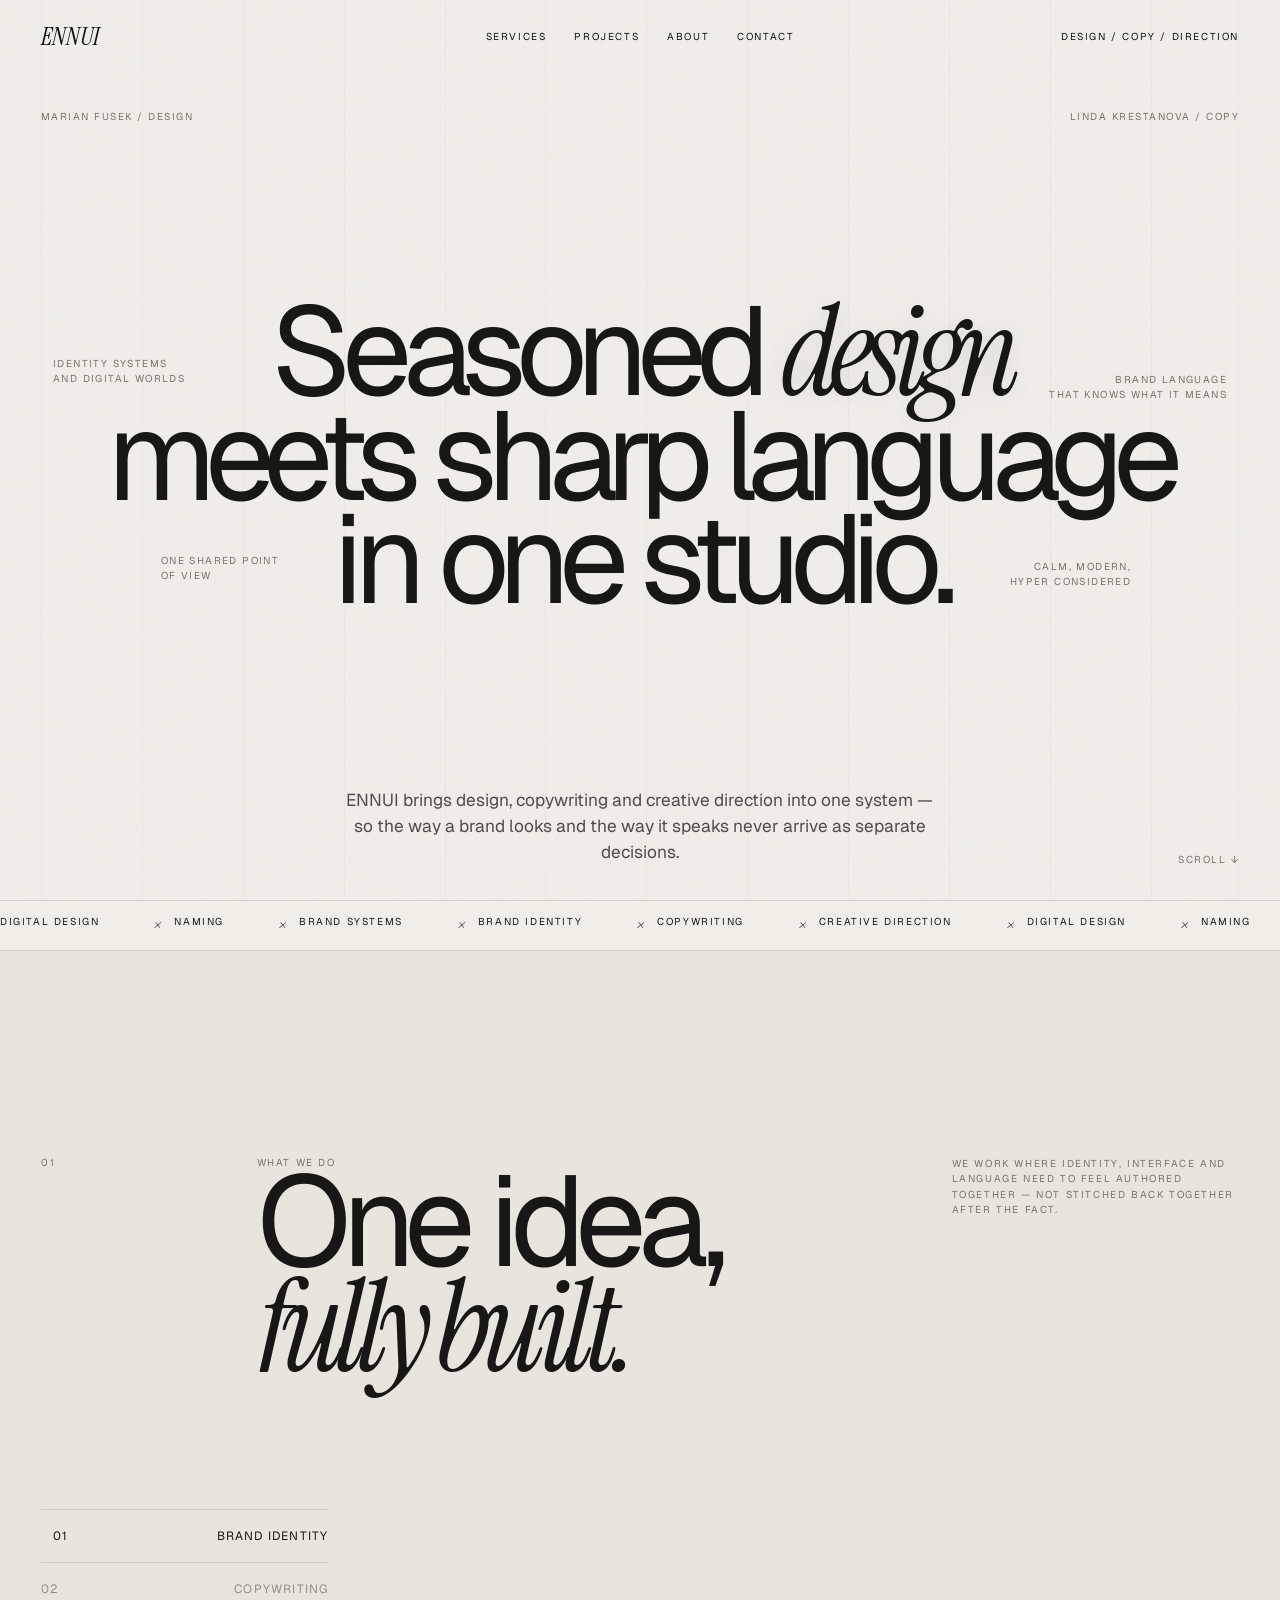
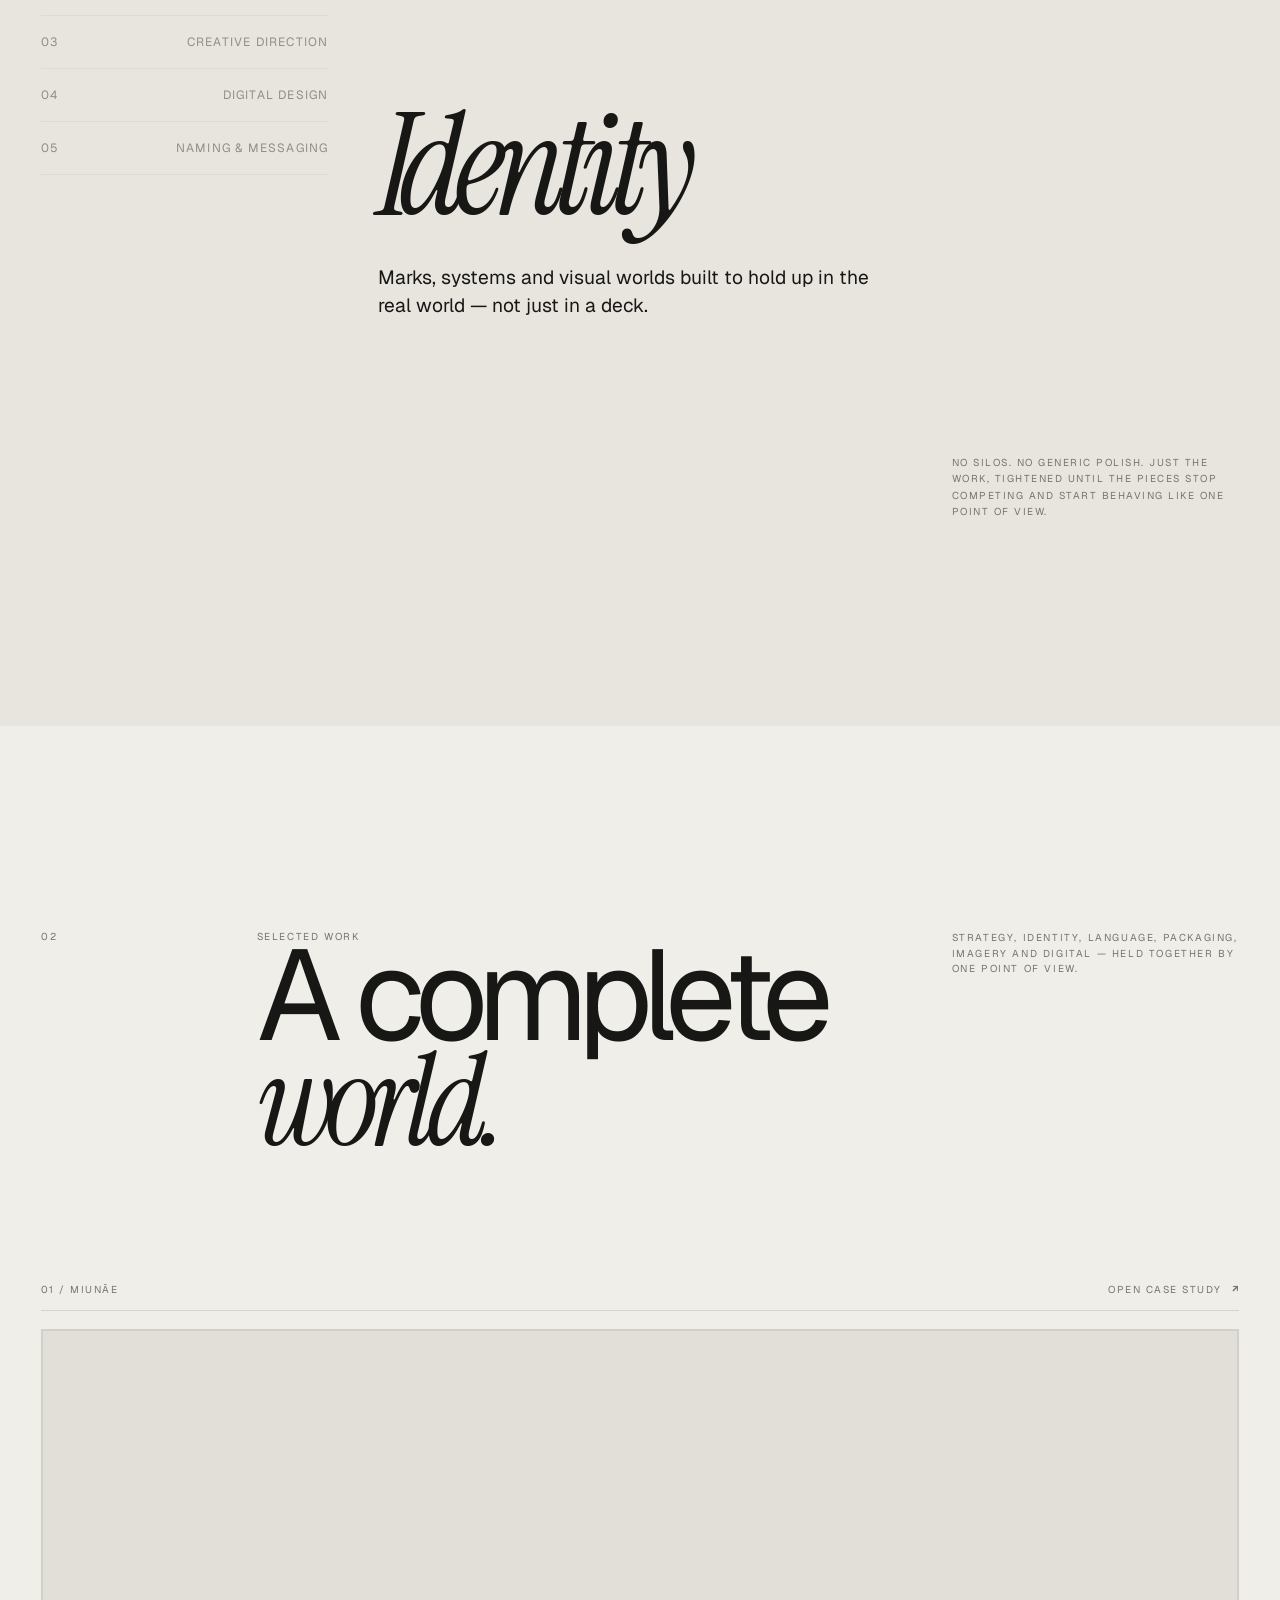
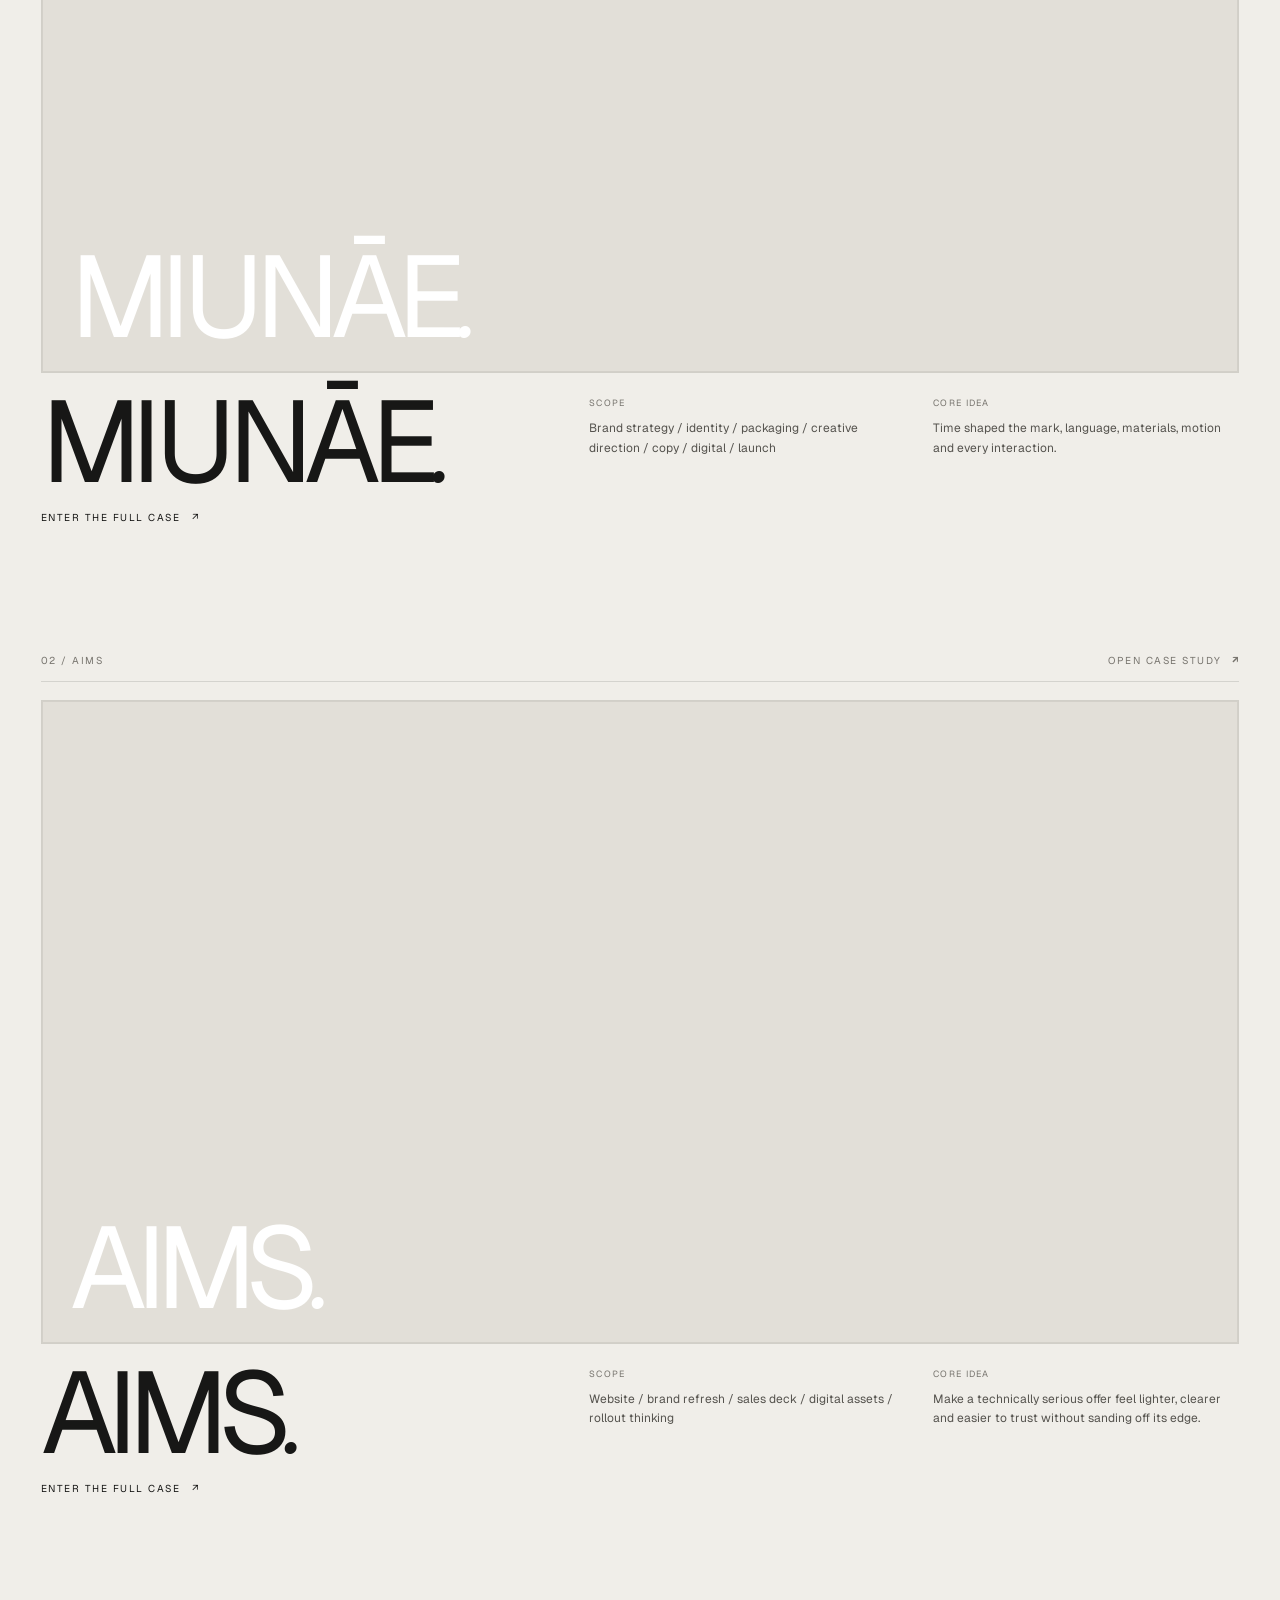
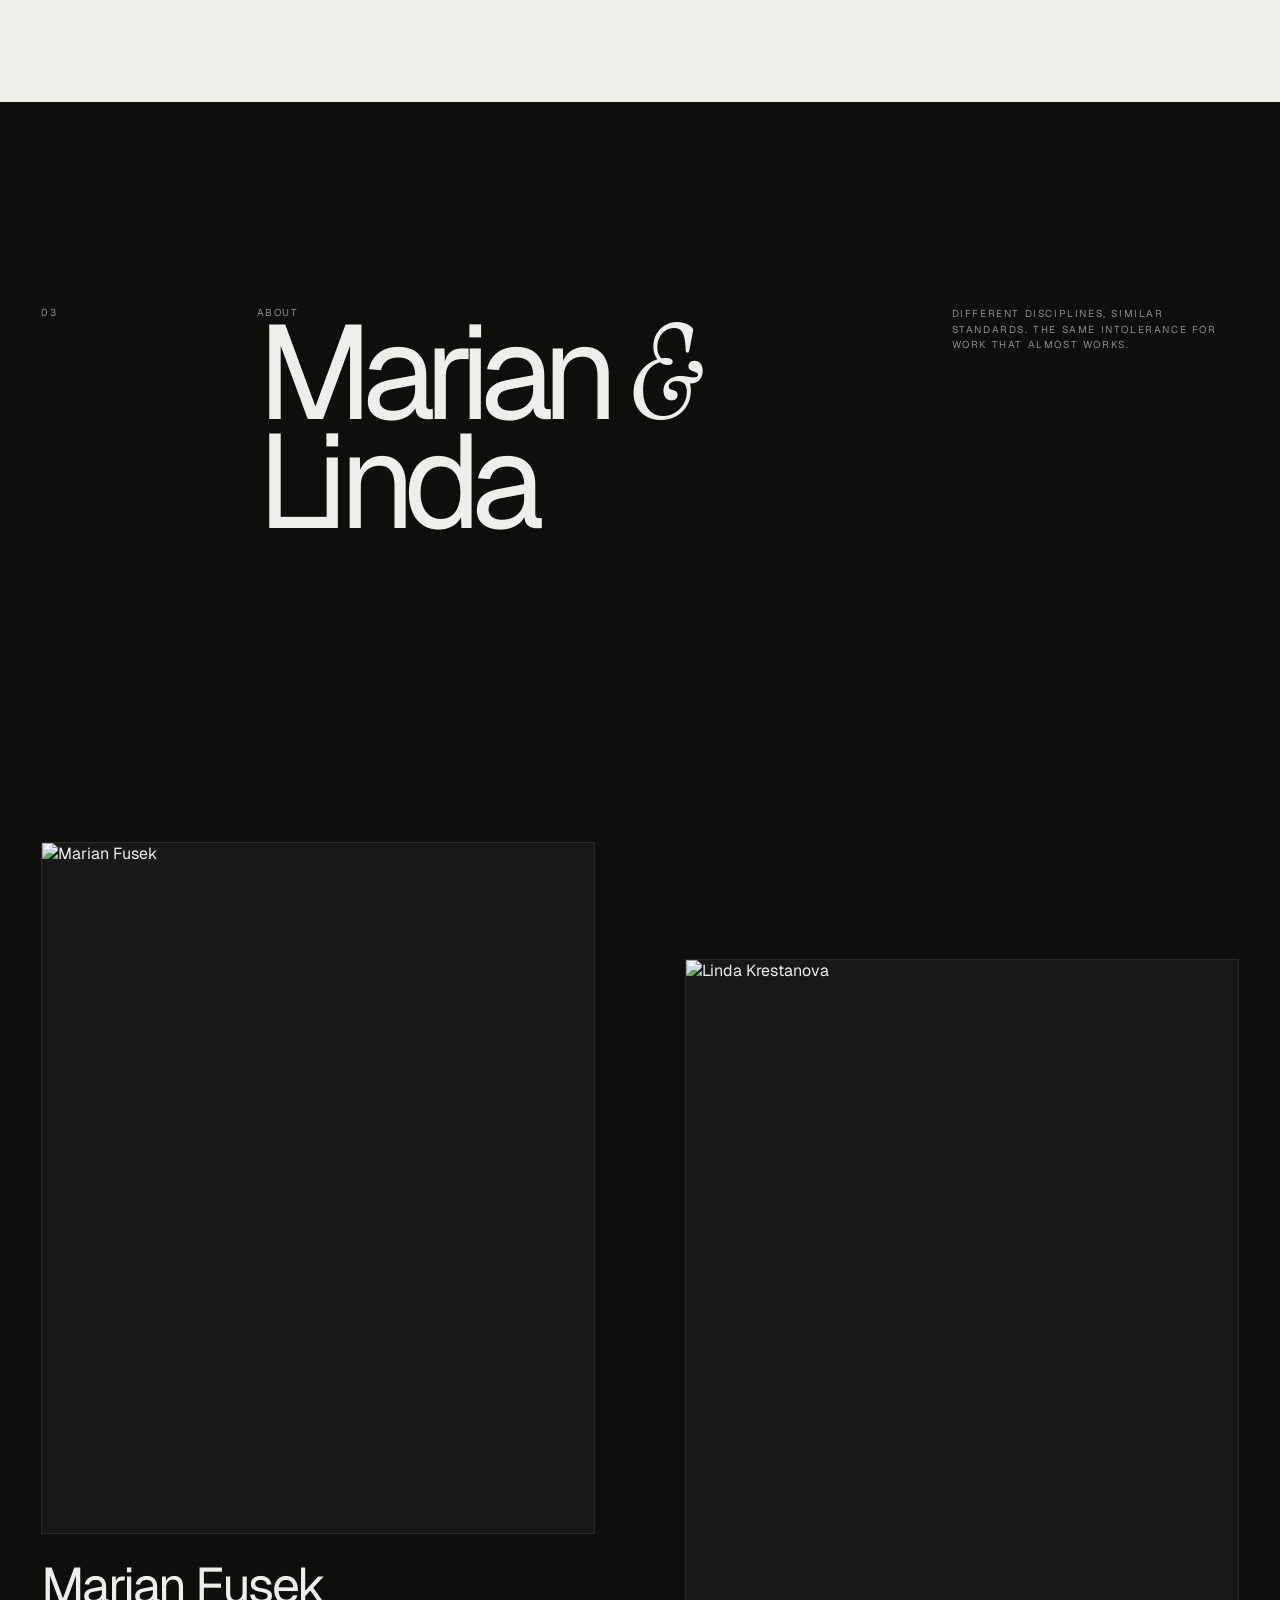
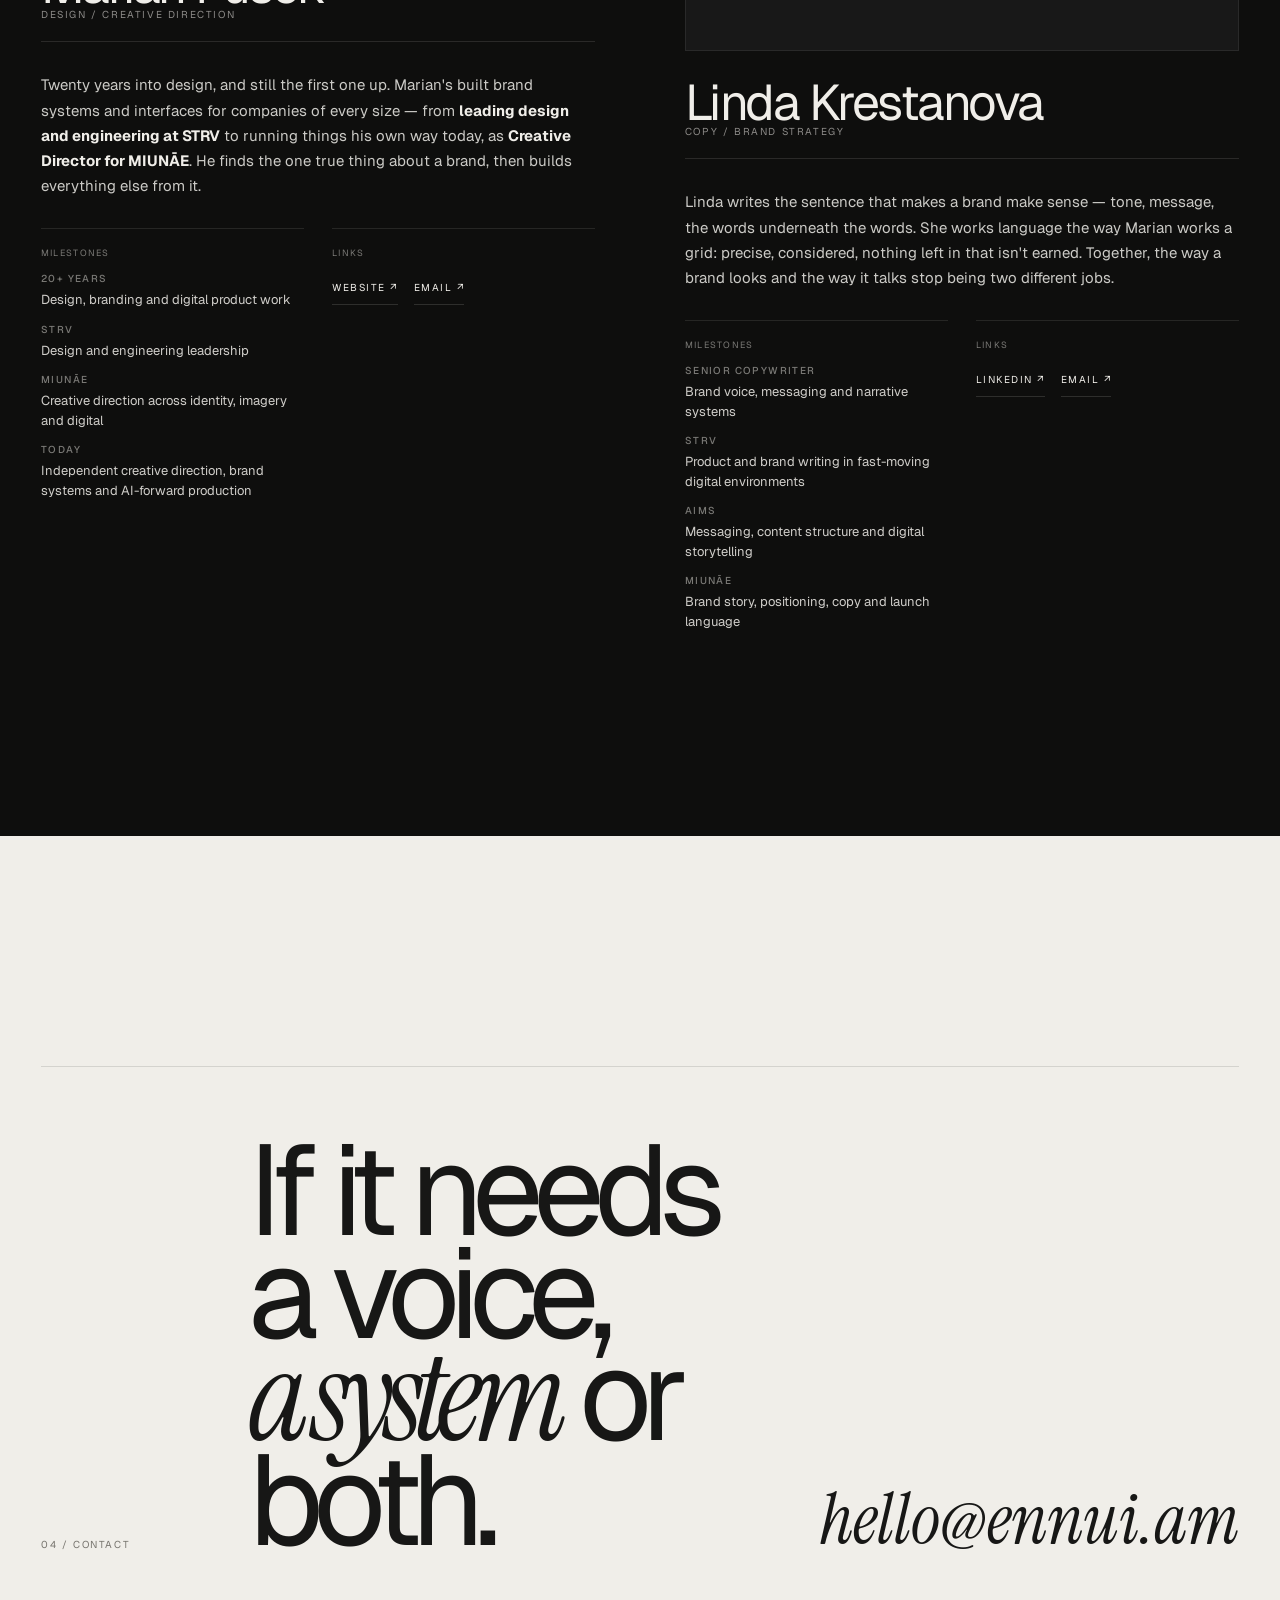
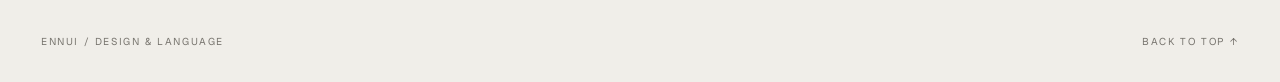
==== commit 819850bd: "M, A" ====
--- a/index.html
+++ b/index.html
@@ -1,123 +1,947 @@
 <!DOCTYPE html>
 <html lang="en">
 <head>
-<meta charset="UTF-8"><meta name="viewport" content="width=device-width,initial-scale=1">
+<meta charset="UTF-8">
+<meta name="viewport" content="width=device-width,initial-scale=1">
 <title>ENNUI — Design & Language</title>
 <meta name="description" content="ENNUI is Marian Fusek and Linda Krestanova: design, language and creative direction working as one.">
-<link rel="preconnect" href="https://fonts.googleapis.com"><link rel="preconnect" href="https://fonts.gstatic.com" crossorigin>
+<link rel="preconnect" href="https://fonts.googleapis.com">
+<link rel="preconnect" href="https://fonts.gstatic.com" crossorigin>
 <link href="https://fonts.googleapis.com/css2?family=Geist:wght@300;400;500;600&family=Instrument+Serif:ital@0;1&display=swap" rel="stylesheet">
 <style>
-:root{--paper:#f0eee9;--paper2:#e8e5de;--ink:#171716;--grey:#74726d;--line:rgba(23,23,22,.14);--serif:'Instrument Serif',serif;--sans:'Geist',sans-serif;--ease:cubic-bezier(.16,1,.3,1);--g:clamp(18px,3.2vw,52px);--mx:0;--my:0}
-*{box-sizing:border-box;margin:0;padding:0}html{scroll-behavior:smooth;background:var(--paper)}body{background:var(--paper);color:var(--ink);font-family:var(--sans);overflow-x:hidden;-webkit-font-smoothing:antialiased}a{color:inherit;text-decoration:none}img{display:block;width:100%;height:auto}button{font:inherit;color:inherit}::selection{background:var(--ink);color:var(--paper)}
+:root{
+  --paper:#F0EEE9;
+  --paper-2:#E8E5DE;
+  --paper-3:#E2DED5;
+  --ink:#171716;
+  --soft:#585651;
+  --muted:#77746E;
+  --line:rgba(23,23,22,.12);
+  --line-2:rgba(23,23,22,.08);
+  --white:#FBFAF7;
+  --black:#0E0E0D;
+  --serif:'Instrument Serif',serif;
+  --sans:'Geist',-apple-system,BlinkMacSystemFont,'Segoe UI',sans-serif;
+  --ease:cubic-bezier(.16,1,.3,1);
+  --ease-soft:cubic-bezier(.22,1,.36,1);
+  --g:clamp(18px,3.2vw,52px);
+  --mx:0;
+  --my:0;
+  --case-progress:0;
+}
+*{box-sizing:border-box;margin:0;padding:0}
+html{background:var(--paper);scroll-behavior:smooth}
+body{background:var(--paper);color:var(--ink);font-family:var(--sans);overflow-x:hidden;-webkit-font-smoothing:antialiased;-moz-osx-font-smoothing:grayscale}
+body.locked{position:fixed;left:0;right:0;overflow:hidden}
+a{color:inherit;text-decoration:none}
+button,input,textarea{font:inherit;color:inherit}
+img,video{display:block;max-width:100%}
+button{border:0;background:none}
+::selection{background:var(--ink);color:var(--paper)}
+
 #grain{position:fixed;inset:0;pointer-events:none;z-index:3000;opacity:.03;mix-blend-mode:multiply;background-image:url("data:image/svg+xml,%3Csvg viewBox='0 0 160 160' xmlns='http://www.w3.org/2000/svg'%3E%3Cfilter id='n'%3E%3CfeTurbulence type='fractalNoise' baseFrequency='.9' numOctaves='2' stitchTiles='stitch'/%3E%3C/filter%3E%3Crect width='100%25' height='100%25' filter='url(%23n)'/%3E%3C/svg%3E")}
-#cursor{position:fixed;left:0;top:0;width:6px;height:6px;background:#fff;border-radius:50%;pointer-events:none;z-index:5000;transform:translate(-50%,-50%);mix-blend-mode:difference;opacity:0;transition:width .28s var(--ease),height .28s var(--ease),border-radius .28s var(--ease),opacity .15s}#cursor.on{opacity:1}#cursor.link{width:44px;height:44px;background:#fff}.cursor-label{position:fixed;z-index:5001;pointer-events:none;color:#fff;mix-blend-mode:difference;font-size:9px;letter-spacing:.15em;text-transform:uppercase;opacity:0;transition:opacity .15s}.cursor-label.on{opacity:1}@media(pointer:fine){body,a,button,[data-hover]{cursor:none}}@media(pointer:coarse){#cursor,.cursor-label{display:none}}
-.grid{position:fixed;inset:0;padding:0 var(--g);display:grid;grid-template-columns:repeat(12,1fr);gap:clamp(8px,1vw,18px);pointer-events:none;z-index:0;opacity:.48}.grid i{border-left:1px solid rgba(23,23,22,.07)}.grid i:last-child{border-right:1px solid rgba(23,23,22,.07)}
-.preloader{position:fixed;inset:0;z-index:4000;background:var(--paper);display:grid;place-items:center;transition:opacity .9s var(--ease),visibility .9s}.preloader.done{opacity:0;visibility:hidden}.preword{position:absolute;font-size:clamp(24px,5vw,74px);letter-spacing:-.05em;opacity:0;transform:translateY(16px);transition:.6s var(--ease)}.preword.show{opacity:1;transform:none}.preword.serif{font-family:var(--serif);font-style:italic;font-size:clamp(54px,11vw,170px)}
-header{position:fixed;inset:0 0 auto;height:72px;padding:0 var(--g);z-index:500;display:grid;grid-template-columns:1fr auto 1fr;align-items:center;mix-blend-mode:difference;color:#fff;transition:transform .6s var(--ease)}header.hide{transform:translateY(-100%)}.logo{font-family:var(--serif);font-style:italic;font-size:25px}.nav{display:flex;gap:28px}.nav a,.status{font-size:10px;letter-spacing:.16em;text-transform:uppercase}.status{text-align:right}
-main,footer{position:relative;z-index:2}.hero{height:100svh;min-height:690px;padding:110px var(--g) 34px;overflow:hidden;position:relative}.hero-inner{height:100%;display:grid;grid-template-rows:auto 1fr auto;position:relative}.hero-kicker{display:flex;justify-content:space-between;color:var(--grey);font-size:10px;text-transform:uppercase;letter-spacing:.15em}.hero-stage{align-self:center;position:relative;perspective:1100px}.hero-display{font-size:clamp(58px,9.8vw,154px);line-height:.83;letter-spacing:-.078em;font-weight:400;text-align:center;transform:rotateX(calc(var(--my)*-2deg)) rotateY(calc(var(--mx)*3deg));transition:transform .13s linear;will-change:transform}.hero-line{display:block;will-change:transform,letter-spacing}.hero-line.one{transform:translateX(calc(var(--mx)*-18px))}.hero-line.two{transform:translateX(calc(var(--mx)*24px))}.hero-display em{font-family:var(--serif);font-style:italic;font-weight:400;display:inline-block;transform:translateY(calc(var(--my)*-8px)) rotate(calc(var(--mx)*1.5deg));text-shadow:calc(var(--mx)*10px) calc(var(--my)*8px) 24px rgba(23,23,22,.09)}.orbit{position:absolute;font-size:10px;line-height:1.5;letter-spacing:.14em;text-transform:uppercase;color:var(--grey);transition:transform .18s linear}.o1{left:1%;top:18%;transform:translate(calc(var(--mx)*-10px),calc(var(--my)*-8px))}.o2{right:1%;top:23%;text-align:right;transform:translate(calc(var(--mx)*12px),calc(var(--my)*7px))}.o3{left:10%;bottom:9%;transform:translate(calc(var(--mx)*-6px),calc(var(--my)*10px))}.o4{right:10%;bottom:5%;text-align:right;transform:translate(calc(var(--mx)*8px),calc(var(--my)*-10px))}.hero-bottom{display:grid;grid-template-columns:1fr 2fr 1fr;align-items:end}.hero-bottom p{grid-column:2;max-width:610px;justify-self:center;text-align:center;font-size:clamp(14px,1.35vw,18px);line-height:1.5;color:#4c4b47}.scroll{justify-self:end;font-size:10px;text-transform:uppercase;letter-spacing:.15em;color:var(--grey)}
-.marquee{border-top:1px solid var(--line);border-bottom:1px solid var(--line);overflow:hidden;padding:14px 0}.marquee-track{display:flex;width:max-content;will-change:transform}.marquee-group{display:flex;flex:none}.marquee span{font-size:10px;text-transform:uppercase;letter-spacing:.16em;padding-right:46px;white-space:nowrap}.marquee b{font-family:var(--serif);font-weight:400;font-style:italic;font-size:16px;margin:0 12px}
-.section{padding:clamp(120px,16vw,235px) var(--g);position:relative}.section-head{display:grid;grid-template-columns:2fr 7fr 3fr;align-items:start;margin-bottom:clamp(72px,10vw,150px)}.num,.eyebrow,.micro{font-size:10px;text-transform:uppercase;letter-spacing:.16em;color:var(--grey)}.section-title{font-size:clamp(58px,10vw,148px);line-height:.82;letter-spacing:-.075em;font-weight:400}.section-title em{font-family:var(--serif);font-style:italic;font-weight:400}.micro{line-height:1.55;max-width:260px}.reveal{opacity:0;transform:translateY(26px);transition:opacity 1s var(--ease),transform 1s var(--ease)}.reveal.in{opacity:1;transform:none}
-.services{background:var(--paper2)}.service-stage{min-height:68vh;display:grid;grid-template-columns:3fr 6fr 3fr;gap:24px}.service-index{list-style:none;border-top:1px solid var(--line)}.service-index button{width:100%;border:0;background:none;padding:18px 0;border-bottom:1px solid var(--line);display:flex;justify-content:space-between;text-align:left;font-size:12px;text-transform:uppercase;letter-spacing:.1em;opacity:.4;transition:.45s var(--ease)}.service-index button.active,.service-index button:hover{opacity:1;padding-left:12px}.service-main{align-self:center;padding:0 2vw}.service-word{font-size:clamp(70px,11vw,170px);line-height:.78;letter-spacing:-.08em;transition:.35s var(--ease)}.service-word.swap{opacity:0;transform:translateY(18px)}.service-word em{font-family:var(--serif);font-style:italic}.service-copy{margin-top:42px;max-width:560px;font-size:clamp(17px,1.5vw,22px);line-height:1.45}.service-note{align-self:end;font-size:10px;text-transform:uppercase;letter-spacing:.15em;line-height:1.65;color:var(--grey)}
-.projects{overflow:hidden}.project-card{appearance:none;border:0;background:none;width:100%;display:block;position:relative;margin-top:clamp(80px,10vw,150px);text-align:left}.project-head{display:flex;align-items:center;justify-content:space-between;padding:0 0 14px;border-bottom:1px solid var(--line);font-size:10px;letter-spacing:.15em;text-transform:uppercase;color:var(--grey)}.project-head span:last-child{display:inline-flex;gap:10px;align-items:center;transition:transform .45s var(--ease),color .45s}.project-card:hover .project-head span:last-child{transform:translateX(7px);color:var(--ink)}.project-media{width:100%;aspect-ratio:16/8.5;overflow:hidden;background:#e4e1da;position:relative;margin-top:18px}.project-media:before{content:"MIUNĀE";position:absolute;inset:0;display:grid;place-items:center;font-size:clamp(72px,16vw,250px);line-height:.7;letter-spacing:-.085em;color:#111}.project-media:after{content:"";position:absolute;inset:0;border:1px solid rgba(23,23,22,.1);pointer-events:none}.project-media img{height:100%;object-fit:cover;object-position:center;transform:scale(1.01);transition:transform 1.25s var(--ease),filter .8s var(--ease)}.project-card:hover .project-media img{transform:scale(1.035)}.project-caption{display:grid;grid-template-columns:5fr 3fr 3fr;gap:clamp(20px,3vw,48px);align-items:start;padding-top:24px}.project-title{font-size:clamp(54px,9vw,132px);line-height:.78;letter-spacing:-.075em;font-weight:400}.project-title em{font-family:var(--serif);font-style:italic;font-weight:400}.project-detail .label{display:block;margin-bottom:10px;font-size:9px;letter-spacing:.14em;text-transform:uppercase;color:var(--grey)}.project-detail p{font-size:12px;line-height:1.62;color:#55534e}.project-open{margin-top:22px;display:inline-flex;align-items:center;gap:12px;font-size:10px;text-transform:uppercase;letter-spacing:.15em}.project-open i{font-style:normal;transition:transform .45s var(--ease)}.project-card:hover .project-open i{transform:translate(5px,-5px)}
-.duo{background:var(--ink);color:var(--paper)}.duo .micro,.duo .eyebrow,.duo .num{color:rgba(240,238,233,.5)}.duo-title{font-size:clamp(56px,10.4vw,160px);line-height:.8;letter-spacing:-.078em;font-weight:400;margin-bottom:clamp(110px,14vw,210px)}.duo-title em{font-family:var(--serif);font-style:italic}.people{display:grid;grid-template-columns:1fr 1fr;gap:clamp(30px,8vw,130px)}.person:nth-child(2){margin-top:13vw}.portrait{aspect-ratio:4/5;overflow:hidden;background:#242423}.portrait img{height:108%;object-fit:cover;filter:grayscale(1) contrast(.95);transform:scale(1.02);transition:1s var(--ease)}.person:hover .portrait img{filter:grayscale(0);transform:scale(1)}.person-name{font-size:clamp(42px,6vw,86px);line-height:.9;letter-spacing:-.06em;font-weight:400;margin-top:26px}.role{font-size:10px;text-transform:uppercase;letter-spacing:.15em;color:rgba(240,238,233,.52);margin-top:13px}.bio{font-size:15px;line-height:1.7;color:rgba(240,238,233,.72);max-width:550px;margin-top:32px}.milestones{margin-top:34px;border-top:1px solid rgba(240,238,233,.18)}.milestone{display:grid;grid-template-columns:92px 1fr;gap:18px;padding:13px 0;border-bottom:1px solid rgba(240,238,233,.18);font-size:11px;line-height:1.45}.milestone time{color:rgba(240,238,233,.42)}.person-links{display:flex;gap:24px;margin-top:28px;font-size:10px;letter-spacing:.15em;text-transform:uppercase}.person-links a{border-bottom:1px solid rgba(240,238,233,.3);padding-bottom:4px}
-.manifesto{min-height:100svh;padding:var(--g);display:grid;place-items:center;position:relative}.manifesto p{font-size:clamp(58px,10vw,150px);line-height:.82;letter-spacing:-.078em;text-align:center}.manifesto em{font-family:var(--serif);font-style:italic}.manifesto .micro{position:absolute;left:var(--g);top:var(--g)}.manifesto .right{left:auto;right:var(--g);top:auto;bottom:var(--g);text-align:right}
-.contact{min-height:92svh;background:var(--paper2);padding:var(--g);display:grid;grid-template-rows:auto 1fr auto}.contact-top,.contact-bottom{display:flex;justify-content:space-between}.contact-email{align-self:center;text-align:center;font-size:clamp(48px,10vw,145px);line-height:.9;letter-spacing:-.075em}.contact-email em{font-family:var(--serif);font-style:italic}.contact-email:hover em{display:inline-block;transform:skewX(-8deg)}
-/* IMMERSIVE PROJECT OVERLAY */
-body.case-locked{position:fixed;left:0;right:0;width:100%;overflow:hidden}.case-overlay{--case-progress:0;position:fixed;inset:0;z-index:4200;background:#080807;color:#f0eee9;visibility:hidden;pointer-events:none;opacity:0;clip-path:inset(var(--case-top,50%) var(--case-right,50%) var(--case-bottom,50%) var(--case-left,50%));transition:clip-path .92s var(--ease),opacity .48s ease,visibility 0s linear .94s}.case-overlay[data-state="opening"],.case-overlay[data-state="open"],.case-overlay[data-state="closing"]{visibility:visible;pointer-events:auto;transition-delay:0s}.case-overlay[data-state="opening"],.case-overlay[data-state="open"]{opacity:1}.case-overlay[data-state="open"]{clip-path:inset(0)}.case-overlay[data-state="closing"]{opacity:.15;clip-path:inset(var(--case-top,50%) var(--case-right,50%) var(--case-bottom,50%) var(--case-left,50%))}.case-viewport{position:absolute;inset:0;overflow-y:auto;overscroll-behavior:contain;background:#080807;scrollbar-width:none}.case-viewport::-webkit-scrollbar{display:none}.case-content{position:relative}.case-toolbar{position:fixed;z-index:30;inset:0 0 auto;height:72px;padding:0 var(--g);display:grid;grid-template-columns:1fr auto 1fr;align-items:center;color:#fff;mix-blend-mode:difference;pointer-events:none}.case-toolbar>*{pointer-events:auto}.case-count,.case-live{font-size:9px;letter-spacing:.16em;text-transform:uppercase}.case-live{justify-self:end;position:relative;padding-bottom:4px}.case-live:after{content:"";position:absolute;left:0;bottom:0;width:100%;height:1px;background:currentColor;transform:scaleX(0);transform-origin:right;transition:transform .45s var(--ease)}.case-live:hover:after{transform:scaleX(1);transform-origin:left}.case-close{position:relative;width:44px;height:44px;border:1px solid rgba(255,255,255,.34);border-radius:50%;background:transparent;transition:transform .55s var(--ease),background .35s}.case-close:before,.case-close:after{content:"";position:absolute;left:12px;right:12px;top:21px;height:1px;background:#fff}.case-close:before{transform:rotate(45deg)}.case-close:after{transform:rotate(-45deg)}.case-close:hover{transform:rotate(90deg) scale(1.08);background:rgba(255,255,255,.1)}.case-progress{position:fixed;z-index:31;left:0;top:0;width:100%;height:2px;background:rgba(255,255,255,.12)}.case-progress span{display:block;height:100%;width:calc(var(--case-progress)*100%);background:#fff;transition:width .08s linear}.cs-label{font-size:9px;line-height:1.4;letter-spacing:.16em;text-transform:uppercase;color:rgba(240,238,233,.48)}.cs-hero{height:100svh;min-height:690px;position:relative;overflow:hidden;padding:96px var(--g) 32px;display:grid;grid-template-rows:auto 1fr auto;isolation:isolate;background:#ece9e2;color:#111}.cs-hero-image{position:absolute;z-index:-3;inset:0;width:100%;height:100%;object-fit:cover;object-position:center;transform:scale(1.03);filter:contrast(1.02)}.cs-hero:after{content:"";position:absolute;z-index:-2;inset:0;background:linear-gradient(180deg,rgba(240,238,233,.18),rgba(240,238,233,.04) 50%,rgba(240,238,233,.18))}.cs-hero-aura{position:absolute;z-index:-1;left:50%;top:50%;width:min(72vw,1080px);aspect-ratio:1;transform:translate(-50%,-50%);background:radial-gradient(circle,rgba(240,238,233,.56),rgba(240,238,233,.08) 48%,transparent 70%);mix-blend-mode:screen;animation:caseAura 13s ease-in-out infinite}@keyframes caseAura{50%{transform:translate(-50%,-50%) scale(1.08)}}.cs-hero-top,.cs-hero-bottom{display:flex;justify-content:space-between;font-size:9px;letter-spacing:.16em;text-transform:uppercase}.cs-hero h2{align-self:center;text-align:center;font-size:clamp(92px,19vw,310px);line-height:.65;letter-spacing:-.09em;font-weight:500;mix-blend-mode:difference;color:#fff}.cs-intro{min-height:100svh;padding:clamp(140px,17vw,250px) var(--g);display:grid;grid-template-columns:2fr 7fr 3fr;gap:28px;align-items:start}.cs-intro h3,.cs-system-head h3,.cs-voice h3,.cs-live h3{font-size:clamp(62px,10vw,150px);line-height:.82;letter-spacing:-.075em;font-weight:400}.cs-intro h3 em,.cs-system-head h3 em,.cs-voice h3 em,.cs-live h3 em{font-family:var(--serif);font-style:italic;font-weight:400}.cs-intro>p{font-size:clamp(17px,1.55vw,23px);line-height:1.55;color:rgba(240,238,233,.7);max-width:520px}.cs-statement{min-height:100svh;padding:var(--g);display:grid;place-items:center;position:relative;background:#f0eee9;color:#171716}.cs-statement .cs-label{position:absolute;left:var(--g);top:var(--g);color:#74726d}.cs-statement p{text-align:center;font-size:clamp(68px,12vw,190px);line-height:.78;letter-spacing:-.08em}.cs-statement em{font-family:var(--serif);font-style:italic}.cs-gallery{padding:clamp(80px,10vw,150px) var(--g);display:grid;grid-template-columns:repeat(12,1fr);gap:clamp(12px,1.2vw,22px);background:#0a0a09}.cs-shot{overflow:hidden;background:#151514;position:relative;min-height:56vw}.cs-shot.image-backed:before{content:"MIUNĀE";position:absolute;inset:0;display:grid;place-items:center;font-size:clamp(50px,12vw,190px);letter-spacing:-.08em;color:#f0eee9}.cs-shot-caption{position:absolute;left:clamp(20px,3vw,48px);bottom:clamp(20px,3vw,48px);z-index:2;font-size:9px;letter-spacing:.15em;text-transform:uppercase;color:#111}.cs-shot img{width:100%;height:100%;object-fit:cover;transition:transform 1.15s var(--ease)}.cs-shot:hover img{transform:scale(1.035)}.cs-shot.a{grid-column:1/13;min-height:64vw}.cs-shot.b{grid-column:1/6;min-height:60vw;background:#e9e6df}.cs-shot.b img{object-fit:contain;padding:12%}.cs-shot.c{grid-column:6/13;min-height:60vw}.cs-shot.c img{object-position:center;transform:scale(1.02)}.cs-shot.c:hover img{transform:scale(1.055)}.cs-shot.d{grid-column:1/13;min-height:52vw}.cs-symbol-panel{display:flex;flex-direction:column;justify-content:space-between;padding:clamp(28px,4vw,64px);background:#e9e6df;color:#111}.cs-symbol-panel>span{font-size:10px;letter-spacing:.16em;line-height:1.65}.cs-hourglass{width:min(62%,280px);aspect-ratio:1/2;align-self:center;position:relative}.cs-hourglass:before,.cs-hourglass:after{content:"";position:absolute;left:0;right:0;height:46%;background:#111}.cs-hourglass:before{top:0;clip-path:polygon(0 0,100% 0,54% 100%,46% 100%)}.cs-hourglass:after{bottom:0;clip-path:polygon(46% 0,54% 0,100% 100%,0 100%)}.cs-type-panel{display:flex;align-items:center;justify-content:center;background:#e9e6df;color:#111}.cs-type-panel p{position:absolute;right:clamp(24px,4vw,60px);bottom:clamp(24px,4vw,60px);font-size:10px;line-height:1.65;letter-spacing:.14em;text-transform:uppercase;text-align:right}.cs-overgrown{font-size:clamp(74px,17vw,270px);line-height:.72;letter-spacing:-.085em;transform:rotate(-3deg)}.cs-system{padding:clamp(130px,16vw,230px) var(--g);background:#e9e6df;color:#171716}.cs-system-head{display:grid;grid-template-columns:2fr 7fr 3fr;gap:28px;margin-bottom:clamp(90px,12vw,170px)}.cs-system-head .cs-label{color:#74726d}.cs-system-head p{font-size:15px;line-height:1.65;color:#57554f;max-width:380px}.cs-system-grid{display:grid;grid-template-columns:repeat(3,1fr);border-top:1px solid rgba(23,23,22,.16);border-left:1px solid rgba(23,23,22,.16)}.cs-system-item{min-height:280px;padding:clamp(24px,3vw,45px);border-right:1px solid rgba(23,23,22,.16);border-bottom:1px solid rgba(23,23,22,.16);display:flex;flex-direction:column;justify-content:space-between;transition:background .55s var(--ease),color .55s var(--ease)}.cs-system-item:hover{background:#171716;color:#f0eee9}.cs-system-item h4{font-size:clamp(28px,3vw,48px);font-weight:400;letter-spacing:-.045em}.cs-system-item p{font-size:12px;line-height:1.65;max-width:320px;opacity:.66}.cs-voice{min-height:100svh;padding:clamp(130px,16vw,230px) var(--g);display:grid;align-items:center}.cs-voice-grid{display:grid;grid-template-columns:1.2fr 1fr;gap:clamp(40px,9vw,150px);align-items:end}.cs-voice-copy blockquote{font-family:var(--serif);font-style:italic;font-size:clamp(42px,6vw,90px);line-height:.95;margin-bottom:42px}.cs-voice-copy p{font-size:15px;line-height:1.7;color:rgba(240,238,233,.66);max-width:590px}.cs-live{min-height:100svh;padding:var(--g);display:grid;place-items:center;text-align:center;background:#f0eee9;color:#171716}.cs-live .cs-label{color:#74726d;margin-bottom:30px}.cs-live-link{display:inline-flex;margin-top:54px;border:1px solid rgba(23,23,22,.3);padding:18px 28px;font-size:10px;letter-spacing:.15em;text-transform:uppercase;transition:background .45s var(--ease),color .45s var(--ease)}.cs-live-link:hover{background:#171716;color:#f0eee9}.cs-credits{display:grid;grid-template-columns:1fr 1fr;background:#111;border-top:1px solid rgba(240,238,233,.15)}.cs-credits>div{min-height:56vh;padding:clamp(40px,6vw,90px);border-right:1px solid rgba(240,238,233,.15);display:flex;flex-direction:column}.cs-credits h4{font-size:clamp(48px,7vw,104px);line-height:.9;letter-spacing:-.06em;font-weight:400;margin:40px 0}.cs-credits p{font-size:14px;line-height:1.65;color:rgba(240,238,233,.62);max-width:460px}.cs-credit-link{margin-top:auto;padding-top:50px;font-size:10px;letter-spacing:.15em;text-transform:uppercase}.cs-exit{min-height:60vh;padding:var(--g);display:flex;flex-direction:column;align-items:center;justify-content:space-between;text-align:center;background:#080807}.cs-exit button{border:0;background:none;color:#f0eee9;font-size:clamp(52px,9vw,140px);line-height:.85;letter-spacing:-.07em;transition:font-family .25s,transform .55s var(--ease)}.cs-exit button:hover{font-family:var(--serif);font-style:italic;transform:scale(1.035)}
-
-@media(max-width:850px){header{grid-template-columns:1fr auto}.nav{display:none}.status{display:none}.hero{min-height:620px}.orbit{display:none}.hero-bottom{grid-template-columns:1fr}.hero-bottom p{grid-column:1}.scroll{display:none}.section-head{grid-template-columns:1fr;gap:24px}.num{margin-bottom:20px}.service-stage{grid-template-columns:1fr}.service-note{display:none}.service-main{min-height:360px;display:flex;flex-direction:column;justify-content:center}.project-media{width:100%;aspect-ratio:4/3}.project-caption{grid-template-columns:1fr;gap:28px}.project-title{margin-top:6px}.project-head span:last-child{display:none}.people{grid-template-columns:1fr}.person:nth-child(2){margin-top:90px}.manifesto{min-height:80svh}.contact{min-height:75svh}.grid{grid-template-columns:repeat(6,1fr)}.grid i:nth-child(n+7){display:none}.case-toolbar{height:62px}.case-count{display:none}.case-live{font-size:8px}.cs-hero{min-height:620px;padding:82px 18px 24px}.cs-hero-top span:last-child,.cs-hero-bottom span:last-child{display:none}.cs-hero h2{font-size:clamp(72px,22vw,124px)}.cs-intro,.cs-system-head{grid-template-columns:1fr}.cs-intro{padding:120px 18px}.cs-gallery{padding:64px 18px;grid-template-columns:1fr}.cs-shot.a,.cs-shot.b,.cs-shot.c,.cs-shot.d{grid-column:1;min-height:115vw}.cs-system{padding:110px 18px}.cs-system-grid{grid-template-columns:1fr}.cs-system-item{min-height:240px}.cs-voice{padding:110px 18px}.cs-voice-grid{grid-template-columns:1fr}.cs-credits{grid-template-columns:1fr}.cs-credits>div{min-height:62vh;border-right:0;border-bottom:1px solid rgba(240,238,233,.15)}.cs-exit{min-height:55vh}.cs-overgrown{font-size:24vw}}
-@media(prefers-reduced-motion:reduce){*{animation:none!important;transition-duration:.01ms!important}.reveal{opacity:1;transform:none}}
+#cursor{position:fixed;left:0;top:0;width:6px;height:6px;border-radius:50%;background:#fff;mix-blend-mode:difference;pointer-events:none;z-index:5200;opacity:0;transform:translate(-50%,-50%);transition:width .22s var(--ease),height .22s var(--ease),opacity .15s ease,border-radius .22s var(--ease)}
+#cursor.on{opacity:1}
+#cursor.link{width:38px;height:38px}
+.cursor-label{position:fixed;left:0;top:0;pointer-events:none;z-index:5201;opacity:0;mix-blend-mode:difference;color:#fff;font-size:9px;letter-spacing:.16em;text-transform:uppercase;transform:translate(16px,14px);transition:opacity .15s ease}
+.cursor-label.on{opacity:1}
+@media(hover:hover) and (pointer:fine){body,a,button,[data-hover],.slider-rail{cursor:none}}
+@media(pointer:coarse){#cursor,.cursor-label{display:none}}
+
+.grid{position:fixed;inset:0;padding:0 var(--g);display:grid;grid-template-columns:repeat(12,1fr);gap:clamp(8px,1vw,18px);pointer-events:none;z-index:0;opacity:.46}
+.grid i{border-left:1px solid rgba(23,23,22,.06)}
+.grid i:last-child{border-right:1px solid rgba(23,23,22,.06)}
+
+.preloader{position:fixed;inset:0;z-index:4000;background:var(--paper);display:grid;place-items:center;transition:opacity .9s var(--ease),visibility .9s var(--ease)}
+.preloader.done{opacity:0;visibility:hidden}
+.preword{position:absolute;font-size:clamp(24px,5vw,74px);letter-spacing:-.05em;opacity:0;transform:translateY(14px);transition:.55s var(--ease)}
+.preword.show{opacity:1;transform:none}
+.preword.serif{font-family:var(--serif);font-style:italic;font-size:clamp(58px,11vw,170px)}
+
+header{position:fixed;inset:0 0 auto;height:72px;padding:0 var(--g);z-index:600;display:grid;grid-template-columns:1fr auto 1fr;align-items:center;mix-blend-mode:difference;color:#fff;transition:transform .6s var(--ease)}
+header.hide{transform:translateY(-100%)}
+.logo{font-family:var(--serif);font-style:italic;font-size:25px}
+.nav{display:flex;gap:28px}
+.nav a,.status{font-size:10px;letter-spacing:.16em;text-transform:uppercase}
+.status{text-align:right}
+
+main,footer{position:relative;z-index:2}
+.hero{height:100svh;min-height:700px;padding:110px var(--g) 34px;overflow:hidden;position:relative}
+.hero-inner{height:100%;display:grid;grid-template-rows:auto 1fr auto;position:relative}
+.hero-kicker{display:flex;justify-content:space-between;color:var(--muted);font-size:10px;text-transform:uppercase;letter-spacing:.15em}
+.hero-stage{align-self:center;position:relative;perspective:1200px}
+.hero-display{font-size:clamp(58px,9.8vw,154px);line-height:.82;letter-spacing:-.082em;font-weight:400;text-align:center;transform:rotateX(calc(var(--my)*-2.1deg)) rotateY(calc(var(--mx)*3.2deg));transition:transform .1s linear;will-change:transform}
+.hero-line{display:block;will-change:transform,letter-spacing;transition:transform .14s linear}
+.hero-line.one{transform:translateX(calc(var(--mx)*-18px))}
+.hero-line.two{transform:translateX(calc(var(--mx)*18px))}
+.hero-line.three{transform:translateX(calc(var(--mx)*-8px))}
+.hero-display em{font-family:var(--serif);font-style:italic;font-weight:400;display:inline-block;transform:translateY(calc(var(--my)*-10px)) rotate(calc(var(--mx)*1.7deg));text-shadow:calc(var(--mx)*12px) calc(var(--my)*9px) 24px rgba(23,23,22,.09)}
+.hero-word{display:inline-block;transition:transform .15s linear,letter-spacing .15s linear}
+.hero-word[data-react="1"]{transform:translate(calc(var(--mx)*12px),calc(var(--my)*-6px))}
+.hero-word[data-react="2"]{transform:translate(calc(var(--mx)*-10px),calc(var(--my)*8px))}
+.hero-word[data-react="3"]{transform:translate(calc(var(--mx)*7px),calc(var(--my)*5px))}
+.orbit{position:absolute;font-size:10px;line-height:1.5;letter-spacing:.14em;text-transform:uppercase;color:var(--muted);transition:transform .16s linear}
+.o1{left:1%;top:18%;transform:translate(calc(var(--mx)*-11px),calc(var(--my)*-10px))}
+.o2{right:1%;top:23%;text-align:right;transform:translate(calc(var(--mx)*11px),calc(var(--my)*8px))}
+.o3{left:10%;bottom:9%;transform:translate(calc(var(--mx)*-7px),calc(var(--my)*10px))}
+.o4{right:9%;bottom:7%;text-align:right;transform:translate(calc(var(--mx)*8px),calc(var(--my)*-10px))}
+.hero-bottom{display:grid;grid-template-columns:1fr 2fr 1fr;align-items:end}
+.hero-bottom p{grid-column:2;max-width:650px;justify-self:center;text-align:center;font-size:clamp(14px,1.35vw,18px);line-height:1.5;color:#4f4d49}
+.scroll{justify-self:end;font-size:10px;text-transform:uppercase;letter-spacing:.15em;color:var(--muted)}
+
+.marquee{border-top:1px solid var(--line);border-bottom:1px solid var(--line);overflow:hidden;padding:14px 0;position:relative}
+.marquee-track{display:flex;width:max-content;animation:marquee 34s linear infinite;will-change:transform}
+.marquee-group{display:flex;flex:none}
+.marquee span{font-size:10px;text-transform:uppercase;letter-spacing:.16em;padding-right:42px;white-space:nowrap}
+.marquee b{font-family:var(--serif);font-weight:400;font-style:italic;font-size:16px;margin:0 12px}
+@keyframes marquee{from{transform:translateX(0)}to{transform:translateX(-50%)}}
+@media(prefers-reduced-motion:reduce){.marquee-track{animation:none}}
+
+.section{padding:clamp(120px,16vw,235px) var(--g);position:relative}
+.section-head{display:grid;grid-template-columns:2fr 7fr 3fr;align-items:start;margin-bottom:clamp(72px,10vw,150px);gap:24px}
+.num,.eyebrow,.micro{font-size:10px;text-transform:uppercase;letter-spacing:.16em;color:var(--muted)}
+.section-title{font-size:clamp(58px,10vw,148px);line-height:.82;letter-spacing:-.075em;font-weight:400}
+.section-title em{font-family:var(--serif);font-style:italic;font-weight:400}
+.micro{line-height:1.55;max-width:290px}
+.reveal{opacity:0;transform:translateY(26px);transition:opacity 1s var(--ease),transform 1s var(--ease)}
+.reveal.in{opacity:1;transform:none}
+
+.services{background:var(--paper-2)}
+.service-stage{min-height:68vh;display:grid;grid-template-columns:3fr 6fr 3fr;gap:24px}
+.service-index{list-style:none;border-top:1px solid var(--line)}
+.service-index button{width:100%;border:0;background:none;padding:18px 0;border-bottom:1px solid var(--line);display:flex;justify-content:space-between;text-align:left;font-size:12px;text-transform:uppercase;letter-spacing:.1em;opacity:.42;transition:.45s var(--ease)}
+.service-index button.active,.service-index button:hover{opacity:1;padding-left:12px}
+.service-main{align-self:center;padding:0 2vw}
+.service-word{font-size:clamp(70px,11vw,170px);line-height:.78;letter-spacing:-.08em;transition:.35s var(--ease)}
+.service-word.swap{opacity:0;transform:translateY(16px)}
+.service-word em{font-family:var(--serif);font-style:italic}
+.service-copy{margin-top:42px;max-width:560px;font-size:clamp(17px,1.5vw,22px);line-height:1.45}
+.service-note{align-self:end;font-size:10px;text-transform:uppercase;letter-spacing:.15em;line-height:1.65;color:var(--muted)}
+
+.projects{overflow:hidden}
+.project-card{appearance:none;border:0;background:none;width:100%;display:block;position:relative;margin-top:clamp(80px,10vw,140px);text-align:left}
+.project-head{display:flex;align-items:center;justify-content:space-between;padding:0 0 14px;border-bottom:1px solid var(--line);font-size:10px;letter-spacing:.15em;text-transform:uppercase;color:var(--muted)}
+.project-head span:last-child{display:inline-flex;gap:10px;align-items:center;transition:transform .45s var(--ease),color .45s var(--ease)}
+.project-card:hover .project-head span:last-child{transform:translateX(7px);color:var(--ink)}
+.project-media{width:100%;aspect-ratio:16/8.6;overflow:hidden;background:#e2dfd8;position:relative;margin-top:18px;border:1px solid rgba(23,23,22,.08)}
+.project-media::after{content:"";position:absolute;inset:0;border:1px solid rgba(23,23,22,.07);pointer-events:none}
+.project-media video,.project-media img{width:100%;height:100%;object-fit:cover;object-position:center;transform:scale(1.01);transition:transform 1.25s var(--ease),filter .8s var(--ease)}
+.project-card:hover .project-media video,.project-card:hover .project-media img{transform:scale(1.04)}
+.project-mark{position:absolute;left:clamp(18px,2.2vw,28px);bottom:clamp(18px,2.2vw,28px);font-size:clamp(50px,9vw,118px);line-height:.78;letter-spacing:-.08em;color:#fff;mix-blend-mode:screen;text-shadow:0 10px 26px rgba(0,0,0,.18)}
+.project-mark em{font-family:var(--serif);font-style:italic;font-weight:400}
+.project-caption{display:grid;grid-template-columns:5fr 3fr 3fr;gap:clamp(20px,3vw,48px);align-items:start;padding-top:24px}
+.project-title{font-size:clamp(54px,9vw,132px);line-height:.78;letter-spacing:-.075em;font-weight:400}
+.project-title em{font-family:var(--serif);font-style:italic;font-weight:400}
+.project-detail .label{display:block;margin-bottom:10px;font-size:9px;letter-spacing:.14em;text-transform:uppercase;color:var(--muted)}
+.project-detail p{font-size:12px;line-height:1.62;color:#55534e}
+.project-open{margin-top:22px;display:inline-flex;align-items:center;gap:12px;font-size:10px;text-transform:uppercase;letter-spacing:.15em}
+.project-open i{font-style:normal;transition:transform .45s var(--ease)}
+.project-card:hover .project-open i{transform:translate(5px,-5px)}
+
+.duo{background:var(--black);color:var(--paper)}
+.duo .micro,.duo .eyebrow,.duo .num{color:rgba(240,238,233,.56)}
+.duo-title{font-size:clamp(56px,10.4vw,160px);line-height:.8;letter-spacing:-.078em;font-weight:400;margin-bottom:clamp(100px,14vw,180px)}
+.duo-title em{font-family:var(--serif);font-style:italic}
+.people{display:grid;grid-template-columns:1fr 1fr;gap:clamp(30px,7vw,110px)}
+.person{display:grid;gap:30px;align-content:start}
+.person:nth-child(2){margin-top:13vh}
+.person-photo{position:relative;overflow:hidden;aspect-ratio:4/5;background:#181818;border:1px solid rgba(240,238,233,.08)}
+.person-photo img{width:100%;height:100%;object-fit:cover;filter:grayscale(10%);transition:transform 1.1s var(--ease),filter 1.1s var(--ease)}
+.person:hover .person-photo img{transform:scale(1.035);filter:grayscale(0%)}
+.person-meta{display:flex;justify-content:space-between;gap:24px;align-items:flex-end;padding-bottom:20px;border-bottom:1px solid rgba(240,238,233,.12)}
+.person-name{font-size:clamp(32px,4vw,50px);line-height:.88;letter-spacing:-.05em;font-weight:400}
+.person-name em{font-family:var(--serif);font-style:italic;font-weight:400}
+.person-role{font-size:10px;text-transform:uppercase;letter-spacing:.16em;color:rgba(240,238,233,.56)}
+.person-bio{font-size:15px;line-height:1.68;color:rgba(240,238,233,.84)}
+.person-bio strong{color:var(--paper)}
+.person-grid{display:grid;grid-template-columns:1fr 1fr;gap:20px 28px}
+.person-box{padding-top:18px;border-top:1px solid rgba(240,238,233,.10)}
+.person-box .k{display:block;font-size:9px;text-transform:uppercase;letter-spacing:.14em;color:rgba(240,238,233,.48);margin-bottom:12px}
+.person-box ul{list-style:none;display:grid;gap:12px}
+.person-box li{font-size:13px;line-height:1.5;color:rgba(240,238,233,.86)}
+.person-box li b{display:block;font-size:10px;letter-spacing:.14em;text-transform:uppercase;color:rgba(240,238,233,.48);margin-bottom:4px;font-weight:500}
+.person-links{display:flex;gap:16px;flex-wrap:wrap}
+.person-links a{display:inline-flex;align-items:center;gap:10px;font-size:10px;text-transform:uppercase;letter-spacing:.15em;padding:10px 0;border-bottom:1px solid rgba(240,238,233,.14);transition:opacity .35s var(--ease),transform .35s var(--ease)}
+.person-links a:hover{transform:translateY(-2px);opacity:1}
+
+.contact{padding:clamp(120px,18vw,240px) var(--g) clamp(40px,6vw,60px)}
+.contact-wrap{display:grid;grid-template-columns:2fr 6fr 4fr;gap:24px;align-items:end;border-top:1px solid var(--line);padding-top:clamp(42px,6vw,72px)}
+.contact-title{font-size:clamp(54px,10vw,150px);line-height:.8;letter-spacing:-.078em;font-weight:400}
+.contact-title em{font-family:var(--serif);font-style:italic;font-weight:400}
+.contact-email{justify-self:end;font-family:var(--serif);font-style:italic;font-size:clamp(30px,5.5vw,76px);line-height:.9;display:inline-block;position:relative}
+.contact-email::after{content:"";position:absolute;left:0;bottom:-.08em;width:100%;height:1px;background:var(--ink);transform:scaleX(0);transform-origin:left;transition:transform .8s var(--ease)}
+.contact-email:hover::after{transform:scaleX(1)}
+footer{padding:24px var(--g) 34px;display:flex;justify-content:space-between;align-items:center;font-size:10px;text-transform:uppercase;letter-spacing:.16em;color:var(--muted)}
+
+.case-overlay{position:fixed;inset:0;z-index:4500;opacity:0;visibility:hidden;pointer-events:none;transition:opacity .6s var(--ease-soft),visibility .6s var(--ease-soft)}
+.case-overlay[data-state="opening"],.case-overlay[data-state="open"],.case-overlay[data-state="closing"]{visibility:visible;pointer-events:auto}
+.case-overlay[data-state="opening"],.case-overlay[data-state="open"]{opacity:1}
+.case-backdrop{position:absolute;inset:0;background:rgba(10,10,10,.20);backdrop-filter:blur(10px);-webkit-backdrop-filter:blur(10px)}
+.case-panel{position:absolute;inset:0;background:var(--paper);overflow:hidden;clip-path:inset(var(--case-top,45%) var(--case-right,6%) var(--case-bottom,45%) var(--case-left,6%) round 18px);transform:translateY(30px) scale(.985);opacity:0;transition:clip-path .9s var(--ease),transform .9s var(--ease),opacity .9s var(--ease)}
+.case-overlay[data-state="opening"] .case-panel,.case-overlay[data-state="open"] .case-panel{clip-path:inset(0 0 0 0 round 0);transform:none;opacity:1}
+.case-overlay[data-state="closing"] .case-panel{clip-path:inset(var(--case-top,45%) var(--case-right,6%) var(--case-bottom,45%) var(--case-left,6%) round 18px);transform:translateY(18px) scale(.985);opacity:0}
+.case-ui{position:absolute;inset:0;pointer-events:none;z-index:8}
+.case-topbar{position:absolute;left:0;right:0;top:0;padding:20px var(--g);display:flex;justify-content:space-between;align-items:center;mix-blend-mode:difference;color:#fff;pointer-events:none}
+.case-tag{font-size:10px;text-transform:uppercase;letter-spacing:.16em}
+.case-close{pointer-events:auto;display:inline-flex;align-items:center;gap:12px;color:#fff;font-size:10px;text-transform:uppercase;letter-spacing:.16em;padding:14px 0}
+.case-close i{font-style:normal;font-size:16px;line-height:1}
+.case-progress{position:absolute;left:var(--g);right:var(--g);top:72px;height:1px;background:rgba(255,255,255,.12);overflow:hidden}
+.case-progress::after{content:"";position:absolute;left:0;top:0;height:100%;width:calc(var(--case-progress) * 100%);background:#fff;transition:width .18s linear}
+.case-viewport{position:absolute;inset:0;overflow:auto;scroll-behavior:smooth}
+.case-shell{min-height:100%;background:var(--paper)}
+.case-hero{min-height:100svh;background:var(--black);color:var(--paper);padding:120px var(--g) 46px;display:grid;grid-template-columns:7fr 5fr;grid-template-rows:auto 1fr auto;gap:20px 28px;position:relative}
+.case-hero small{grid-column:1 / -1;font-size:10px;text-transform:uppercase;letter-spacing:.16em;color:rgba(240,238,233,.54)}
+.case-hero h2{font-size:clamp(68px,11vw,180px);line-height:.78;letter-spacing:-.09em;font-weight:400;align-self:start}
+.case-hero h2 em{font-family:var(--serif);font-style:italic;font-weight:400}
+.case-brief{grid-column:2;align-self:end;max-width:420px;justify-self:end}
+.case-brief .k{display:block;font-size:10px;text-transform:uppercase;letter-spacing:.16em;color:rgba(240,238,233,.52);margin-bottom:16px}
+.case-brief p{font-size:clamp(16px,1.5vw,21px);line-height:1.48;color:rgba(240,238,233,.86)}
+.case-section{padding:clamp(76px,9vw,120px) var(--g)}
+.case-section.light{background:var(--paper)}
+.case-section.soft{background:var(--paper-2)}
+.case-kicker{display:flex;justify-content:space-between;gap:24px;align-items:end;margin-bottom:34px}
+.case-kicker .l{font-size:10px;text-transform:uppercase;letter-spacing:.16em;color:var(--muted)}
+.case-kicker h3{font-size:clamp(40px,6vw,84px);line-height:.88;letter-spacing:-.06em;font-weight:400}
+.case-kicker h3 em{font-family:var(--serif);font-style:italic;font-weight:400}
+.case-kicker p{max-width:420px;font-size:14px;line-height:1.65;color:var(--soft)}
+.media-frame{position:relative;border:1px solid var(--line);background:#dedbd3;overflow:hidden}
+.media-frame video,.media-frame img{width:100%;height:100%;object-fit:cover}
+.media-frame.case-hero-media{aspect-ratio:16/9;background:#111}
+.media-frame.case-hero-media video{object-position:center}
+.overlay-play{position:absolute;left:20px;bottom:18px;display:inline-flex;align-items:center;gap:10px;padding:12px 0;color:#fff;font-size:10px;letter-spacing:.16em;text-transform:uppercase;mix-blend-mode:screen}
+.overlay-play b{font-weight:500;font-size:12px}
+.miunae-grid{display:grid;grid-template-columns:repeat(12,1fr);gap:18px}
+.miunae-grid figure{border:1px solid var(--line);background:#e5e1d8;overflow:hidden}
+.miunae-grid .w7{grid-column:span 7;aspect-ratio:16/10}
+.miunae-grid .w5{grid-column:span 5;aspect-ratio:5/6}
+.miunae-grid .w4{grid-column:span 4;aspect-ratio:4/5}
+.miunae-grid img{width:100%;height:100%;object-fit:cover;transition:transform 1.1s var(--ease)}
+.miunae-grid figure:hover img{transform:scale(1.03)}
+.case-text-grid{display:grid;grid-template-columns:4fr 4fr 4fr;gap:24px}
+.case-text-grid article{padding-top:18px;border-top:1px solid var(--line)}
+.case-text-grid .k{display:block;margin-bottom:12px;font-size:9px;letter-spacing:.14em;text-transform:uppercase;color:var(--muted)}
+.case-text-grid p{font-size:14px;line-height:1.68;color:var(--soft)}
+.quote-band{display:grid;grid-template-columns:5fr 7fr;gap:34px;align-items:start}
+.quote-band blockquote{font-size:clamp(30px,4vw,62px);line-height:.92;letter-spacing:-.05em}
+.quote-band blockquote em{font-family:var(--serif);font-style:italic}
+.quote-band p{font-size:15px;line-height:1.72;color:var(--soft)}
+.live-link{display:inline-flex;align-items:center;gap:14px;padding:12px 0;font-size:11px;text-transform:uppercase;letter-spacing:.16em;border-bottom:1px solid var(--ink)}
+
+.slider-block{position:relative}
+.slider-surface{position:relative;padding:clamp(18px,2vw,26px);background:var(--paper-3);border:1px solid var(--line);overflow:hidden}
+.slider-surface.with-bg::before{content:"";position:absolute;inset:0;background-image:var(--bg);background-size:cover;background-position:center;opacity:.22;transform:scale(1.05)}
+.slider-surface > *{position:relative;z-index:1}
+.slider-head{display:flex;justify-content:space-between;gap:24px;align-items:end;margin-bottom:18px}
+.slider-head .meta{font-size:10px;text-transform:uppercase;letter-spacing:.16em;color:var(--muted)}
+.slider-head p{max-width:430px;font-size:13px;line-height:1.62;color:var(--soft)}
+.slider-controls{display:flex;gap:10px;align-items:center}
+.slider-btn{width:48px;height:48px;border:1px solid var(--line);display:grid;place-items:center;transition:transform .35s var(--ease),background .35s var(--ease),border-color .35s var(--ease)}
+.slider-btn:hover{transform:translateY(-2px);background:rgba(255,255,255,.45);border-color:rgba(23,23,22,.22)}
+.slider-btn b{font-size:16px;line-height:1;font-weight:500}
+.slider-rail{display:grid;grid-auto-flow:column;grid-auto-columns:minmax(72%,1fr);gap:18px;overflow:auto;scroll-snap-type:x mandatory;padding-bottom:8px;scrollbar-width:none}
+.slider-rail::-webkit-scrollbar{display:none}
+.slide-card{scroll-snap-align:start;aspect-ratio:16/9;border:1px solid var(--line);background:#efede7;overflow:hidden;box-shadow:0 18px 40px rgba(23,23,22,.08)}
+.slide-card img{width:100%;height:100%;object-fit:cover;object-position:top center;transition:transform 1s var(--ease)}
+.slide-card:hover img{transform:scale(1.015)}
+.final-preview{aspect-ratio:16/9;border:1px solid var(--line);overflow:hidden;background:#ece8df}
+.final-preview img{width:100%;height:100%;object-fit:cover;transition:transform 1s var(--ease)}
+.final-preview:hover img{transform:scale(1.03)}
+
+.case-end{padding:28px var(--g) 40px;border-top:1px solid var(--line);display:flex;justify-content:space-between;align-items:center;gap:24px;background:var(--paper)}
+.case-end .l{font-size:10px;text-transform:uppercase;letter-spacing:.16em;color:var(--muted)}
+.case-end button{display:inline-flex;align-items:center;gap:12px;font-size:10px;letter-spacing:.16em;text-transform:uppercase}
+.case-end button i{font-style:normal;font-size:14px}
+
+@media(max-width:980px){
+  .section-head,.project-caption,.contact-wrap,.case-text-grid,.quote-band,.people,.case-hero{grid-template-columns:1fr}
+  .project-mark{font-size:clamp(40px,13vw,100px)}
+  .case-brief{grid-column:auto;justify-self:start;max-width:unset}
+  .hero-bottom{grid-template-columns:1fr}
+  .hero-bottom p,.scroll{grid-column:auto;justify-self:start;text-align:left}
+  .service-stage{grid-template-columns:1fr}
+  .service-main{padding:22px 0}
+  .person:nth-child(2){margin-top:0}
+  .person-grid{grid-template-columns:1fr}
+  .miunae-grid figure,.miunae-grid .w7,.miunae-grid .w5,.miunae-grid .w4{grid-column:1 / -1}
+  .slider-rail{grid-auto-columns:minmax(88%,1fr)}
+}
+@media(max-width:760px){
+  header{grid-template-columns:1fr auto}
+  .nav,.status{display:none}
+  .hero{min-height:760px}
+  .hero-kicker{display:grid;grid-template-columns:1fr 1fr;gap:10px}
+  .hero-display{font-size:clamp(50px,14vw,96px)}
+  .orbit{display:none}
+  .marquee span{padding-right:28px}
+  .section,.case-section{padding-left:18px;padding-right:18px}
+  .case-topbar{padding-left:18px;padding-right:18px}
+  .case-progress{left:18px;right:18px}
+  .contact-email{justify-self:start}
+}
+@media(prefers-reduced-motion:reduce){
+  *,*:before,*:after{animation-duration:.01ms !important;animation-iteration-count:1 !important;transition-duration:.01ms !important;scroll-behavior:auto !important}
+  .reveal{opacity:1;transform:none}
+}
 </style>
-</head><body id="top">
-<div id="grain"></div><div id="cursor"></div><div class="cursor-label" id="cursorLabel"></div><div class="grid" aria-hidden="true"><i></i><i></i><i></i><i></i><i></i><i></i><i></i><i></i><i></i><i></i><i></i><i></i></div>
-<div class="preloader" id="preloader"><div class="preword">FORM</div><div class="preword">LANGUAGE</div><div class="preword serif">ENNUI</div></div>
-<header id="header"><a class="logo" href="#top">ENNUI</a><nav class="nav"><a href="#services">Services</a><a href="#work">Work</a><a href="#duo">Marian & Linda</a><a href="#contact">Contact</a></nav><div class="status">Independent creative studio</div></header>
-<main>
-<section class="hero">
-<div class="hero-inner"><div class="hero-kicker"><span>Design / Language / Direction</span><span>Two people. One point of view.</span></div>
-<div class="hero-stage"><h1 class="hero-display"><span class="hero-line one">Design with</span><span class="hero-line two">something to <em>say.</em></span></h1><div class="orbit o1">Marian Fusek<br>Design & direction</div><div class="orbit o2">Linda Krestanova<br>Words & strategy</div><div class="orbit o3">Seasoned minds<br>restless work</div><div class="orbit o4">No handoff between<br>idea and execution</div></div>
-<div class="hero-bottom"><span></span><p>ENNUI is a creative duo for brands that need the way they look and the way they speak to come from the same place.</p><div class="scroll">Move / Scroll</div></div></div>
-</section>
-<div class="marquee"><div class="marquee-track" id="marqueeTrack"><div class="marquee-group"><span>BRAND IDENTITY <b>×</b> COPYWRITING <b>×</b> CREATIVE DIRECTION <b>×</b> DIGITAL DESIGN <b>×</b> NAMING <b>×</b> BRAND SYSTEMS <b>×</b></span><span>BRAND IDENTITY <b>×</b> COPYWRITING <b>×</b> CREATIVE DIRECTION <b>×</b> DIGITAL DESIGN <b>×</b> NAMING <b>×</b> BRAND SYSTEMS <b>×</b></span></div><div class="marquee-group" aria-hidden="true"><span>BRAND IDENTITY <b>×</b> COPYWRITING <b>×</b> CREATIVE DIRECTION <b>×</b> DIGITAL DESIGN <b>×</b> NAMING <b>×</b> BRAND SYSTEMS <b>×</b></span><span>BRAND IDENTITY <b>×</b> COPYWRITING <b>×</b> CREATIVE DIRECTION <b>×</b> DIGITAL DESIGN <b>×</b> NAMING <b>×</b> BRAND SYSTEMS <b>×</b></span></div></div></div>
-<section class="section services" id="services"><div class="section-head reveal"><div class="num">01</div><div><div class="eyebrow">What we do</div><h2 class="section-title">One idea.<br><em>Everywhere.</em></h2></div><p class="micro">We find the part nobody else can honestly claim, then make it visible, verbal and impossible to dilute.</p></div><div class="service-stage reveal"><ul class="service-index" id="serviceIndex"><li><button class="active" data-word="Identity" data-copy="The visual system, from first mark to final detail — built around one idea strong enough to hold everything together."><span>01 Identity</span><span>↗</span></button></li><li><button data-word="Language" data-copy="Positioning, naming, voice and copy that sound like the brand — not like the category it happens to be in."><span>02 Language</span><span>↗</span></button></li><li><button data-word="Direction" data-copy="A point of view carried through campaigns, photography, moving image and every place the brand appears."><span>03 Direction</span><span>↗</span></button></li><li><button data-word="Digital" data-copy="Websites and interfaces where content, motion and design work as one system — never decoration added later."><span>04 Digital</span><span>↗</span></button></li><li><button data-word="Systems" data-copy="Flexible enough to grow. Specific enough to stay recognizable. Clear enough that other people can use them well."><span>05 Systems</span><span>↗</span></button></li></ul><div class="service-main"><div class="service-word" id="serviceWord"><em>Identity</em></div><p class="service-copy" id="serviceCopy">The visual system, from first mark to final detail — built around one idea strong enough to hold everything together.</p></div><div class="service-note">No relay race.<br>No lost translation.<br>No weakened idea<br>between departments.</div></div></section>
-<section class="section projects" id="work"><div class="section-head reveal"><div class="num">02</div><div><div class="eyebrow">Selected work</div><h2 class="section-title">A complete<br><em>world.</em></h2></div><p class="micro">Strategy, identity, language, packaging, imagery and digital — held together by one point of view.</p></div><button class="project-card reveal" id="miunaeTrigger" type="button" aria-haspopup="dialog" aria-controls="miunaeCase" data-hover="ENTER"><div class="project-head"><span>01 / MIUNĀE</span><span>Open case study <b>↗</b></span></div><div class="project-media"><img src="https://images.squarespace-cdn.com/content/v1/696368580e396c71a58270ff/77fbd142-ecdf-42fc-9b05-d098da478425/Trio-Split.jpg?format=2500w" alt="MIUNĀE product and identity system" onerror="this.style.display='none'" loading="eager"></div><div class="project-caption"><div><h3 class="project-title">MIUNĀE<em>.</em></h3><span class="project-open">Enter the full case <i>↗</i></span></div><div class="project-detail"><span class="label">Scope</span><p>Brand strategy / identity / packaging / creative direction / copy / digital / launch</p></div><div class="project-detail"><span class="label">Core idea</span><p>Time shaped the mark, language, materials, motion and every interaction.</p></div></div></button></section>
-<section class="section duo" id="duo"><div class="section-head reveal"><div class="num">03</div><div><div class="eyebrow">The people</div></div><p class="micro">Similar mileage. Different instincts. Equal say in where the work goes.</p></div><h2 class="duo-title reveal">Different instincts.<br>The same intolerance<br>for work that <em>almost works.</em></h2><div class="people">
-<article class="person reveal"><div class="portrait" data-hover="MARIAN"><img src="https://www.marianfusek.com/5am/images/marian-fusek.jpg" alt="Marian Fusek"></div><h3 class="person-name">Marian Fusek</h3><div class="role">Design / Creative Direction / Leadership</div><p class="bio">Twenty years into design, Marian still starts with the same question: what is the one thing this brand can own? He turns the answer into identities, interfaces and systems — then holds the creative standard until every part feels like it came from the same mind.</p><div class="milestones"><div class="milestone"><time>2022—NOW</time><span>Independent — Brand, UI, AI &amp; Visual Designer · Creative Director. CCO / Creative at MIUNĀE.</span></div><div class="milestone"><time>2020—NOW</time><span>Coach — Mindset coach for digital creatives.</span></div><div class="milestone"><time>2015—2022</time><span>STRV — Chief Design &amp; Engineering Officer · Design Team Lead · Product Designer.</span></div><div class="milestone"><time>2011—2015</time><span>SYMBIO Digital — Graphic Designer.</span></div><div class="milestone"><time>2009—2010</time><span>FG Forrest — Graphic Designer.</span></div></div><div class="person-links"><a href="https://www.marianfusek.com" target="_blank" rel="noopener" data-hover="OPEN">Portfolio</a><a href="mailto:hello@ennui.am" data-hover="WRITE">Email</a></div></article>
-<article class="person reveal"><div class="portrait" data-hover="LINDA"><img src="https://www.marianfusek.com/5am/images/linda-krestanova.jpg" alt="Linda Krestanova"></div><h3 class="person-name">Linda Krestanova</h3><div class="role">Copywriting / Brand Strategy / Content</div><p class="bio">Linda finds the sentence that makes the whole thing make sense — then builds the language around it. Positioning, naming, voice and long-form copy become one coherent personality: precise enough to be unmistakable, direct enough to stand its ground and human enough to stay with you.</p><div class="milestones"><div class="milestone"><time>SEP 2025—NOW</time><span>Words — independent copywriting, brand voice and content.</span></div><div class="milestone"><time>MAY 2024—SEP 2025</time><span>AIMS — Head of Content.</span></div><div class="milestone"><time>JUL 2023—APR 2024</time><span>STRV — Communications Manager.</span></div><div class="milestone"><time>FEB 2019—JUL 2023</time><span>STRV — Senior Copywriter.</span></div><div class="milestone"><time>2013—2019</time><span>OutdoorVisit, CTP Invest, Brooklyn News Service and MAXIM — content, copy, reporting and editorial.</span></div></div><div class="person-links"><a href="https://www.linkedin.com/in/linda-krestanova" target="_blank" rel="noopener" data-hover="OPEN">LinkedIn</a><a href="mailto:hello@ennui.am" data-hover="WRITE">Email</a></div></article>
-</div></section>
-<section class="manifesto"><p class="reveal">The way it looks<br>and the way it <em>talks</em><br>should never meet<br>for the first time<br>at the end.</p><div class="micro">Our philosophy<br>in one sentence</div><div class="micro right">Design × language<br>from the first thought</div></section>
-<section class="contact" id="contact"><div class="contact-top"><div class="micro">04 / Contact</div><div class="micro">Available selectively<br>for new projects</div></div><a class="contact-email reveal" href="mailto:hello@ennui.am" data-hover="WRITE">hello@<em>ennui</em>.am</a><div class="contact-bottom"><div class="micro">ENNUI — Independent creative studio</div><a class="micro" href="#top" data-hover="TOP">Back to top ↑</a></div></section>
+</head>
+<body>
+<div id="grain"></div>
+<div id="cursor"></div>
+<div class="cursor-label" id="cursorLabel"></div>
+<div class="grid" aria-hidden="true"><i></i><i></i><i></i><i></i><i></i><i></i><i></i><i></i><i></i><i></i><i></i><i></i></div>
+
+<div class="preloader" id="preloader" aria-hidden="true">
+  <div class="preword">design with a point of view</div>
+  <div class="preword">language with a backbone</div>
+  <div class="preword serif">ENNUI</div>
+</div>
+
+<header id="header">
+  <a class="logo" href="#top" data-hover="TOP">ENNUI</a>
+  <nav class="nav">
+    <a href="#services" data-hover="GO">Services</a>
+    <a href="#work" data-hover="GO">Projects</a>
+    <a href="#about" data-hover="GO">About</a>
+    <a href="#contact" data-hover="GO">Contact</a>
+  </nav>
+  <div class="status">Design / Copy / Direction</div>
+</header>
+
+<main id="top">
+  <section class="hero">
+    <div class="hero-inner">
+      <div class="hero-kicker">
+        <span>Marian Fusek / Design</span>
+        <span>Linda Krestanova / Copy</span>
+      </div>
+      <div class="hero-stage">
+        <div class="orbit o1">identity systems<br>and digital worlds</div>
+        <div class="orbit o2">brand language<br>that knows what it means</div>
+        <div class="orbit o3">one shared point<br>of view</div>
+        <div class="orbit o4">calm, modern,<br>hyper considered</div>
+        <h1 class="hero-display reveal" data-reveal>
+          <span class="hero-line one"><span class="hero-word" data-react="1">Seasoned</span> <em>design</em></span>
+          <span class="hero-line two">meets <span class="hero-word" data-react="2">sharp</span> language</span>
+          <span class="hero-line three">in <span class="hero-word" data-react="3">one</span> studio.</span>
+        </h1>
+      </div>
+      <div class="hero-bottom">
+        <p class="reveal" data-reveal>ENNUI brings design, copywriting and creative direction into one system — so the way a brand looks and the way it speaks never arrive as separate decisions.</p>
+        <span class="scroll">Scroll ↓</span>
+      </div>
+    </div>
+  </section>
+
+  <div class="marquee" aria-hidden="true">
+    <div class="marquee-track" id="marqueeTrack">
+      <div class="marquee-group">
+        <span>Digital Design</span><b>×</b>
+        <span>Naming</span><b>×</b>
+        <span>Brand Systems</span><b>×</b>
+        <span>Brand Identity</span><b>×</b>
+        <span>Copywriting</span><b>×</b>
+        <span>Creative Direction</span><b>×</b>
+        <span>Digital Design</span><b>×</b>
+        <span>Naming</span><b>×</b>
+        <span>Brand Systems</span><b>×</b>
+      </div>
+      <div class="marquee-group" aria-hidden="true">
+        <span>Digital Design</span><b>×</b>
+        <span>Naming</span><b>×</b>
+        <span>Brand Systems</span><b>×</b>
+        <span>Brand Identity</span><b>×</b>
+        <span>Copywriting</span><b>×</b>
+        <span>Creative Direction</span><b>×</b>
+        <span>Digital Design</span><b>×</b>
+        <span>Naming</span><b>×</b>
+        <span>Brand Systems</span><b>×</b>
+      </div>
+    </div>
+  </div>
+
+  <section class="section services" id="services">
+    <div class="section-head reveal" data-reveal>
+      <div class="num">01</div>
+      <div>
+        <div class="eyebrow">What we do</div>
+        <h2 class="section-title">One idea,<br><em>fully built.</em></h2>
+      </div>
+      <p class="micro">We work where identity, interface and language need to feel authored together — not stitched back together after the fact.</p>
+    </div>
+    <div class="service-stage reveal" data-reveal>
+      <ul class="service-index" id="serviceIndex">
+        <li><button type="button" class="active" data-word="Identity" data-copy="Marks, systems and visual worlds built to hold up in the real world — not just in a deck."><span>01</span><span>Brand Identity</span></button></li>
+        <li><button type="button" data-word="Language" data-copy="Voice, messaging and copy that give a brand shape from the inside out."><span>02</span><span>Copywriting</span></button></li>
+        <li><button type="button" data-word="Direction" data-copy="Creative direction that keeps image, motion, digital and campaigns speaking the same language."><span>03</span><span>Creative Direction</span></button></li>
+        <li><button type="button" data-word="Digital" data-copy="Web and product experiences that feel minimal because they are precise, not because they are empty."><span>04</span><span>Digital Design</span></button></li>
+        <li><button type="button" data-word="Naming" data-copy="Names and brand narratives decided at the same table as the design, so the whole thing lands as one thought."><span>05</span><span>Naming & Messaging</span></button></li>
+      </ul>
+      <div class="service-main">
+        <div class="service-word" id="serviceWord"><em>Identity</em></div>
+        <p class="service-copy" id="serviceCopy">Marks, systems and visual worlds built to hold up in the real world — not just in a deck.</p>
+      </div>
+      <div class="service-note">No silos. No generic polish. Just the work, tightened until the pieces stop competing and start behaving like one point of view.</div>
+    </div>
+  </section>
+
+  <section class="section projects" id="work">
+    <div class="section-head reveal" data-reveal>
+      <div class="num">02</div>
+      <div>
+        <div class="eyebrow">Selected work</div>
+        <h2 class="section-title">A complete<br><em>world.</em></h2>
+      </div>
+      <p class="micro">Strategy, identity, language, packaging, imagery and digital — held together by one point of view.</p>
+    </div>
+
+    <button class="project-card reveal" type="button" id="miunaeTrigger" data-case-open="miunae" aria-haspopup="dialog" aria-controls="miunaeCase" data-hover="ENTER">
+      <div class="project-head"><span>01 / MIUNĀE</span><span>Open case study <b>↗</b></span></div>
+      <div class="project-media">
+        <video autoplay muted loop playsinline preload="metadata" poster="https://www.marianfusek.com/media/projects/miunae/images/04-miunae-all.jpg">
+          <source src="https://www.marianfusek.com/media/projects/miunae/video/Miunae-bgr-vid.mp4" type="video/mp4">
+        </video>
+        <div class="project-mark">MIUNĀE<em>.</em></div>
+      </div>
+      <div class="project-caption">
+        <div><h3 class="project-title">MIUNĀE<em>.</em></h3><span class="project-open">Enter the full case <i>↗</i></span></div>
+        <div class="project-detail"><span class="label">Scope</span><p>Brand strategy / identity / packaging / creative direction / copy / digital / launch</p></div>
+        <div class="project-detail"><span class="label">Core idea</span><p>Time shaped the mark, language, materials, motion and every interaction.</p></div>
+      </div>
+    </button>
+
+    <button class="project-card reveal" type="button" id="aimsTrigger" data-case-open="aims" aria-haspopup="dialog" aria-controls="aimsCase" data-hover="ENTER">
+      <div class="project-head"><span>02 / AIMS</span><span>Open case study <b>↗</b></span></div>
+      <div class="project-media">
+        <video autoplay muted loop playsinline preload="metadata" poster="https://www.marianfusek.com/media/projects/aims/images/slide-02/00-aims-bgr.jpg">
+          <source src="https://www.marianfusek.com/media/projects/aims/video/01-aims-logo.mp4" type="video/mp4">
+        </video>
+        <div class="project-mark">AIMS<em>.</em></div>
+      </div>
+      <div class="project-caption">
+        <div><h3 class="project-title">AIMS<em>.</em></h3><span class="project-open">Enter the full case <i>↗</i></span></div>
+        <div class="project-detail"><span class="label">Scope</span><p>Website / brand refresh / sales deck / digital assets / rollout thinking</p></div>
+        <div class="project-detail"><span class="label">Core idea</span><p>Make a technically serious offer feel lighter, clearer and easier to trust without sanding off its edge.</p></div>
+      </div>
+    </button>
+  </section>
+
+  <section class="section duo" id="about">
+    <div class="section-head reveal" data-reveal>
+      <div class="num">03</div>
+      <div>
+        <div class="eyebrow">About</div>
+        <h2 class="duo-title">Marian <em>&</em> Linda</h2>
+      </div>
+      <p class="micro">Different disciplines, similar standards. The same intolerance for work that almost works.</p>
+    </div>
+
+    <div class="people">
+      <article class="person reveal" data-reveal>
+        <div class="person-photo"><img src="https://www.marianfusek.com/5am/images/marian-fusek.jpg" alt="Marian Fusek" loading="lazy"></div>
+        <div class="person-meta">
+          <div>
+            <h3 class="person-name">Marian Fusek</h3>
+            <div class="person-role">Design / Creative Direction</div>
+          </div>
+        </div>
+        <p class="person-bio">Twenty years into design, and still the first one up. Marian's built brand systems and interfaces for companies of every size — from <strong>leading design and engineering at STRV</strong> to running things his own way today, as <strong>Creative Director for MIUNĀE</strong>. He finds the one true thing about a brand, then builds everything else from it.</p>
+        <div class="person-grid">
+          <div class="person-box">
+            <span class="k">Milestones</span>
+            <ul>
+              <li><b>20+ years</b>Design, branding and digital product work</li>
+              <li><b>STRV</b>Design and engineering leadership</li>
+              <li><b>MIUNĀE</b>Creative direction across identity, imagery and digital</li>
+              <li><b>Today</b>Independent creative direction, brand systems and AI-forward production</li>
+            </ul>
+          </div>
+          <div class="person-box">
+            <span class="k">Links</span>
+            <div class="person-links">
+              <a href="https://www.marianfusek.com" target="_blank" rel="noopener" data-hover="OPEN">Website ↗</a>
+              <a href="mailto:hello@ennui.am" data-hover="MAIL">Email ↗</a>
+            </div>
+          </div>
+        </div>
+      </article>
+
+      <article class="person reveal" data-reveal>
+        <div class="person-photo"><img src="https://www.marianfusek.com/5am/images/linda-krestanova.jpg" alt="Linda Krestanova" loading="lazy"></div>
+        <div class="person-meta">
+          <div>
+            <h3 class="person-name">Linda Krestanova</h3>
+            <div class="person-role">Copy / Brand Strategy</div>
+          </div>
+        </div>
+        <p class="person-bio">Linda writes the sentence that makes a brand make sense — tone, message, the words underneath the words. She works language the way Marian works a grid: precise, considered, nothing left in that isn't earned. Together, the way a brand looks and the way it talks stop being two different jobs.</p>
+        <div class="person-grid">
+          <div class="person-box">
+            <span class="k">Milestones</span>
+            <ul>
+              <li><b>Senior copywriter</b>Brand voice, messaging and narrative systems</li>
+              <li><b>STRV</b>Product and brand writing in fast-moving digital environments</li>
+              <li><b>AIMS</b>Messaging, content structure and digital storytelling</li>
+              <li><b>MIUNĀE</b>Brand story, positioning, copy and launch language</li>
+            </ul>
+          </div>
+          <div class="person-box">
+            <span class="k">Links</span>
+            <div class="person-links">
+              <a href="https://www.linkedin.com/in/linda-krestanova" target="_blank" rel="noopener" data-hover="OPEN">LinkedIn ↗</a>
+              <a href="mailto:hello@ennui.am" data-hover="MAIL">Email ↗</a>
+            </div>
+          </div>
+        </div>
+      </article>
+    </div>
+  </section>
+
+  <section class="contact" id="contact">
+    <div class="contact-wrap reveal" data-reveal>
+      <div class="eyebrow">04 / Contact</div>
+      <div>
+        <h2 class="contact-title">If it needs a voice,<br><em>a system</em> or both.</h2>
+      </div>
+      <a class="contact-email" href="mailto:hello@ennui.am" data-hover="MAIL">hello@ennui.am</a>
+    </div>
+  </section>
 </main>
 
-<div class="case-overlay" id="miunaeCase" role="dialog" aria-modal="true" aria-labelledby="miunaeCaseTitle" aria-hidden="true" data-state="closed">
-  <div class="case-viewport" id="miunaeViewport" tabindex="-1">
-    <div class="case-toolbar" aria-label="Case study controls">
-      <span class="case-count">Case study / 01</span>
-      <button class="case-close" type="button" data-case-close data-hover="CLOSE" aria-label="Close MIUNĀE case study"></button>
-      <a class="case-live" href="https://www.miunae.com" target="_blank" rel="noopener" data-hover="VISIT">Visit live site</a>
-    </div>
-    <div class="case-progress" aria-hidden="true"><span></span></div>
-    <article class="case-content">
-      <section class="cs-hero">
-        <div class="cs-hero-aura"></div><img class="cs-hero-image" src="https://images.squarespace-cdn.com/content/v1/696368580e396c71a58270ff/77fbd142-ecdf-42fc-9b05-d098da478425/Trio-Split.jpg?format=2500w" alt="MIUNĀE product and identity system" onerror="this.style.display='none'">
-        <div class="cs-hero-top"><span>Case study / 01</span><span>Brand / Language / Packaging / Digital</span></div>
-        <h2 id="miunaeCaseTitle">MIUNĀE</h2>
-        <div class="cs-hero-bottom"><span>Eastern European beauty — made in Romania</span><span>Scroll to enter</span></div>
-      </section>
-      <section class="cs-intro">
-        <div class="cs-label">The brief</div>
-        <h3>Build a beauty brand<br>with <em>nothing borrowed.</em></h3>
-        <p>MIUNĀE began with Romanian heritage, a grandmother’s remedies and a refusal to accept diluted skincare. Our job was to turn that truth into a complete brand — from strategy and name to bottles, words, movement and launch.</p>
-      </section>
-      <section class="cs-statement">
-        <div class="cs-label">The organizing idea</div>
-        <p>Nature has its own clock.<br>We built the brand<br>around <em>time.</em></p>
-      </section>
-      <section class="cs-gallery" aria-label="MIUNĀE project gallery"><figure class="cs-shot a image-backed" data-hover="VIEW"><img src="https://images.squarespace-cdn.com/content/v1/696368580e396c71a58270ff/77fbd142-ecdf-42fc-9b05-d098da478425/Trio-Split.jpg?format=2500w" alt="MIUNĀE product family and packaging" loading="eager" onerror="this.style.display='none'"></figure><figure class="cs-shot b image-backed" data-hover="VIEW"><img src="https://images.squarespace-cdn.com/content/v1/696368580e396c71a58270ff/36e2d8b8-9fc7-427e-808c-afd4362b62d9/_Hourglass.png?format=2500w" alt="MIUNĀE hourglass identity symbol" loading="lazy" onerror="this.style.display='none'"><span class="cs-shot-caption">TIME GIVEN · TIME HONORED · TIME REFINED</span></figure><figure class="cs-shot c image-backed" data-hover="VIEW"><img src="https://images.squarespace-cdn.com/content/v1/696368580e396c71a58270ff/e72ed95d-0b27-47b0-afec-ac1e141843e9/Desirae-Dark-90Light.jpg?format=2500w" alt="MIUNĀE editorial campaign portrait" loading="lazy" onerror="this.style.display='none'"></figure><figure class="cs-shot d cs-type-panel"><span class="cs-overgrown">OVERGROWN</span><p>Clean architecture.<br>Living material.<br>Nothing softened.</p></figure></section>
-      <section class="cs-system">
-        <div class="cs-system-head"><div class="cs-label">The system</div><h3>One truth.<br><em>Many forms.</em></h3><p>The work needed range without losing its center. Every decision came back to time, potency, tactility and the confidence of Eastern European beauty.</p></div>
-        <div class="cs-system-grid">
-          <article class="cs-system-item"><h4>Identity</h4><p>An hourglass lives inside the wordmark — not as decoration, but as the core idea made visible. The system balances restraint with something raw underneath.</p></article>
-          <article class="cs-system-item"><h4>Packaging</h4><p>Frosted glass, deep botanical color and exacting typography make the products feel collected rather than manufactured. Precious, but never precious about themselves.</p></article>
-          <article class="cs-system-item"><h4>Language</h4><p>Direct, intelligent and emotionally specific. No soft-focus beauty filler. The voice says what it means, knows its standards and leaves the audience room to decide.</p></article>
-          <article class="cs-system-item"><h4>Imagery</h4><p>Clean architecture meets overgrown nature. Hard light, true color, soil, petals and living material push against polished surfaces.</p></article>
-          <article class="cs-system-item"><h4>Digital</h4><p>The website behaves like the brand speaks: confident, tactile and layered. Education is not hidden beneath marketing — it becomes part of the experience.</p></article>
-          <article class="cs-system-item"><h4>Launch</h4><p>Every touchpoint arrived from one shared point of view: social, films, product pages, print, education and the systems needed to keep the brand coherent.</p></article>
+<footer>
+  <span>ENNUI / Design & Language</span>
+  <a href="#top" data-hover="TOP">Back to top ↑</a>
+</footer>
+
+<!-- MIUNAE -->
+<div class="case-overlay" id="miunaeCase" role="dialog" aria-modal="true" aria-labelledby="miunaeTitle" aria-hidden="true" data-state="closed" data-case="miunae">
+  <div class="case-backdrop"></div>
+  <div class="case-panel">
+    <div class="case-ui">
+      <div class="case-topbar">
+        <span class="case-tag">ENNUI / Case Study</span>
+        <button class="case-close" type="button" data-case-close data-hover="CLOSE"><i>×</i> Close</button>
+      </div>
+      <div class="case-progress"></div>
+    </div>
+    <div class="case-viewport">
+      <article class="case-shell">
+        <section class="case-hero">
+          <small>01 / MIUNĀE</small>
+          <h2 id="miunaeTitle">MIUNĀE</h2>
+          <div class="case-brief">
+            <span class="k">The brief</span>
+            <p>Build a skincare brand from zero — identity, language, packaging direction, art direction and digital — without falling into beauty cliché. The answer was a world shaped by time, potency and Eastern European directness.</p>
+          </div>
+        </section>
+
+        <section class="case-section light">
+          <div class="case-kicker">
+            <div>
+              <div class="l">Opening frame</div>
+              <h3>The world in<br><em>motion.</em></h3>
+            </div>
+            <p>The first frame needed to carry the whole proposition: elegant, tactile, alive and slightly feral underneath the polish.</p>
+          </div>
+          <div class="media-frame case-hero-media">
+            <video autoplay muted loop playsinline controls preload="metadata" poster="https://www.marianfusek.com/media/projects/miunae/images/04-miunae-all.jpg">
+              <source src="https://www.marianfusek.com/media/projects/miunae/video/Miunae-bgr-vid.mp4" type="video/mp4">
+            </video>
+            <div class="overlay-play"><b>01</b> Motion / brand atmosphere</div>
+          </div>
+        </section>
+
+        <section class="case-section soft">
+          <div class="case-kicker">
+            <div>
+              <div class="l">Selected visuals</div>
+              <h3>Identity, web,<br><em>social</em> and system.</h3>
+            </div>
+            <p>Five frames that show how the same idea stretches across touchpoints without losing its center.</p>
+          </div>
+          <div class="miunae-grid">
+            <figure class="w7"><img src="https://www.marianfusek.com/media/projects/miunae/images/01-miunae-logo.jpg" alt="MIUNĀE logo study" loading="lazy"></figure>
+            <figure class="w5"><img src="https://www.marianfusek.com/media/projects/miunae/images/02-miunae-web.jpg" alt="MIUNĀE website" loading="lazy"></figure>
+            <figure class="w4"><img src="https://www.marianfusek.com/media/projects/miunae/images/03-miunae-insta.jpg" alt="MIUNĀE Instagram" loading="lazy"></figure>
+            <figure class="w4"><img src="https://www.marianfusek.com/media/projects/miunae/images/04-miunae-all.jpg" alt="MIUNĀE brand world" loading="lazy"></figure>
+            <figure class="w4"><img src="https://www.marianfusek.com/media/projects/miunae/images/05-miunae-brandkit.jpg" alt="MIUNĀE brand kit" loading="lazy"></figure>
+          </div>
+        </section>
+
+        <section class="case-section light">
+          <div class="case-kicker">
+            <div>
+              <div class="l">How it held together</div>
+              <h3>One truth.<br><em>Many forms.</em></h3>
+            </div>
+            <p>Every decision came back to time, tactility, standards and the confidence of a brand that does not need to oversell itself.</p>
+          </div>
+          <div class="case-text-grid">
+            <article><span class="k">Identity</span><p>The hourglass lives inside the wordmark — not as decoration, but as the core idea made visible.</p></article>
+            <article><span class="k">Packaging</span><p>Frosted glass, deep botanical color and exact typography make the products feel collected rather than manufactured.</p></article>
+            <article><span class="k">Language</span><p>Direct, intelligent and emotionally specific. No generic skincare softness, no filler, no fog.</p></article>
+          </div>
+        </section>
+
+        <section class="case-section soft">
+          <div class="quote-band">
+            <blockquote>Words with<br><em>a spine.</em></blockquote>
+            <p>Linda built a voice that carries Nadine’s energy without turning it into theater: blunt where beauty copy is usually vague, sensory without becoming ornamental and informed without sounding clinical. Marian built the visual world to hold the same tension — elegant, exact and alive. Together, the work became coherent because the standards were shared from the start.</p>
+          </div>
+        </section>
+
+        <section class="case-section light">
+          <div class="case-kicker">
+            <div>
+              <div class="l">Live</div>
+              <h3>A brand that looks<br>how it <em>feels.</em></h3>
+            </div>
+            <p>From packaging to digital to launch materials, the world feels authored all the way through.</p>
+          </div>
+          <a class="live-link" href="https://www.miunae.com" target="_blank" rel="noopener" data-hover="VISIT">Visit MIUNĀE ↗</a>
+        </section>
+
+        <div class="case-end">
+          <span class="l">End of case study / MIUNĀE</span>
+          <button type="button" data-case-close data-hover="CLOSE">Return to ENNUI <i>×</i></button>
         </div>
-      </section>
-      <section class="cs-voice"><div class="cs-voice-grid"><h3>Words with<br><em>a spine.</em></h3><div class="cs-voice-copy"><blockquote>“You’re gonna wanna feel this.”</blockquote><p>Linda built a voice that carries Nadine’s energy without turning it into theater: blunt where beauty copy is usually vague, sensory without becoming ornamental and informed without sounding clinical. Marian built the visual world to hold the same tension — elegant, exact and slightly feral.</p></div></div></section>
-      <section class="cs-live"><div><div class="cs-label">The result</div><h3>A brand that<br>looks how it <em>feels.</em></h3><a class="cs-live-link" href="https://www.miunae.com" target="_blank" rel="noopener" data-hover="VISIT">Experience MIUNĀE live</a></div></section>
-      <section class="cs-credits">
-        <div><div class="cs-label">Creative</div><h4>Marian Fusek</h4><p>Brand identity, packaging direction, creative direction, digital design, motion and AI production.</p><a class="cs-credit-link" href="https://www.marianfusek.com" target="_blank" rel="noopener" data-hover="OPEN">Portfolio ↗</a></div>
-        <div><div class="cs-label">Brand & language</div><h4>Linda Krestanova</h4><p>Brand strategy, positioning, personality, naming direction, voice, copy and content systems.</p><a class="cs-credit-link" href="https://www.linkedin.com/in/linda-krestanova" target="_blank" rel="noopener" data-hover="OPEN">LinkedIn ↗</a></div>
-      </section>
-      <footer class="cs-exit"><span class="cs-label">End of case study / MIUNĀE</span><button type="button" data-case-close data-hover="CLOSE">Return to ENNUI</button></footer>
-    </article>
+      </article>
+    </div>
   </div>
 </div>
 
+<!-- AIMS -->
+<div class="case-overlay" id="aimsCase" role="dialog" aria-modal="true" aria-labelledby="aimsTitle" aria-hidden="true" data-state="closed" data-case="aims">
+  <div class="case-backdrop"></div>
+  <div class="case-panel">
+    <div class="case-ui">
+      <div class="case-topbar">
+        <span class="case-tag">ENNUI / Case Study</span>
+        <button class="case-close" type="button" data-case-close data-hover="CLOSE"><i>×</i> Close</button>
+      </div>
+      <div class="case-progress"></div>
+    </div>
+    <div class="case-viewport">
+      <article class="case-shell">
+        <section class="case-hero">
+          <small>02 / AIMS</small>
+          <h2 id="aimsTitle">AIMS</h2>
+          <div class="case-brief">
+            <span class="k">The brief</span>
+            <p>Create a digital presence and supporting materials that make a technically serious offer feel clear, credible and commercially ready — lighter in feel, sharper in structure and easier to move through.</p>
+          </div>
+        </section>
+
+        <section class="case-section light">
+          <div class="case-kicker">
+            <div>
+              <div class="l">Opening frame</div>
+              <h3>Clarity in<br><em>motion.</em></h3>
+            </div>
+            <p>The hero needed to introduce the brand immediately, set the tone and make the product feel polished before a single paragraph was read.</p>
+          </div>
+          <div class="media-frame case-hero-media">
+            <video autoplay muted loop playsinline controls preload="metadata" poster="https://www.marianfusek.com/media/projects/aims/images/slide-02/00-aims-bgr.jpg">
+              <source src="https://www.marianfusek.com/media/projects/aims/video/01-aims-logo.mp4" type="video/mp4">
+            </video>
+            <div class="overlay-play"><b>01</b> Motion / homepage lead-in</div>
+          </div>
+        </section>
+
+        <section class="case-section soft slider-block">
+          <div class="case-kicker">
+            <div>
+              <div class="l">Slide deck / set 01</div>
+              <h3>Long-form screens,<br><em>framed cleanly.</em></h3>
+            </div>
+            <p>The page concepts are shown as panoramic slides over a shared background, cropped horizontally so the set reads lighter and more editorial.</p>
+          </div>
+          <div class="slider-surface with-bg" style="--bg:url('https://www.marianfusek.com/media/projects/aims/images/slide-02/00-aims-bgr.jpg')">
+            <div class="slider-head">
+              <div class="meta">AIMS / slide-02</div>
+              <div class="slider-controls">
+                <button class="slider-btn" type="button" data-slider-prev data-hover="PREV"><b>←</b></button>
+                <button class="slider-btn" type="button" data-slider-next data-hover="NEXT"><b>→</b></button>
+              </div>
+            </div>
+            <div class="slider-rail" data-slider>
+              <figure class="slide-card"><img src="https://www.marianfusek.com/media/projects/aims/images/slide-02/01-hp.jpg" alt="AIMS homepage concept" loading="lazy"></figure>
+              <figure class="slide-card"><img src="https://www.marianfusek.com/media/projects/aims/images/slide-02/02-products.jpg" alt="AIMS products concept" loading="lazy"></figure>
+              <figure class="slide-card"><img src="https://www.marianfusek.com/media/projects/aims/images/slide-02/03-usecases.jpg" alt="AIMS use cases concept" loading="lazy"></figure>
+              <figure class="slide-card"><img src="https://www.marianfusek.com/media/projects/aims/images/slide-02/04-about.jpg" alt="AIMS about concept" loading="lazy"></figure>
+              <figure class="slide-card"><img src="https://www.marianfusek.com/media/projects/aims/images/slide-02/05-testimonials.jpg" alt="AIMS testimonials concept" loading="lazy"></figure>
+              <figure class="slide-card"><img src="https://www.marianfusek.com/media/projects/aims/images/slide-02/06-blog.jpg" alt="AIMS blog concept" loading="lazy"></figure>
+              <figure class="slide-card"><img src="https://www.marianfusek.com/media/projects/aims/images/slide-02/07-contact.jpg" alt="AIMS contact concept" loading="lazy"></figure>
+            </div>
+          </div>
+        </section>
+
+        <section class="case-section light slider-block">
+          <div class="case-kicker">
+            <div>
+              <div class="l">Slide deck / set 02</div>
+              <h3>Socials and support,<br><em>still on-system.</em></h3>
+            </div>
+            <p>Even supporting assets needed the same composure: consistent, minimal and ready to scale across touchpoints.</p>
+          </div>
+          <div class="slider-surface with-bg" style="--bg:url('https://www.marianfusek.com/media/projects/aims/images/slide-02/00-aims-bgr.jpg')">
+            <div class="slider-head">
+              <div class="meta">AIMS / slide-03</div>
+              <div class="slider-controls">
+                <button class="slider-btn" type="button" data-slider-prev data-hover="PREV"><b>←</b></button>
+                <button class="slider-btn" type="button" data-slider-next data-hover="NEXT"><b>→</b></button>
+              </div>
+            </div>
+            <div class="slider-rail" data-slider>
+              <figure class="slide-card"><img src="https://www.marianfusek.com/media/projects/aims/images/slide-03/03-aims-socials-1.jpg" alt="AIMS socials concept one" loading="lazy"></figure>
+              <figure class="slide-card"><img src="https://www.marianfusek.com/media/projects/aims/images/slide-03/03-aims-socials-2.jpg" alt="AIMS socials concept two" loading="lazy"></figure>
+              <figure class="slide-card"><img src="https://www.marianfusek.com/media/projects/aims/images/slide-03/03-aims-socials-3.jpg" alt="AIMS socials concept three" loading="lazy"></figure>
+            </div>
+          </div>
+        </section>
+
+        <section class="case-section soft">
+          <div class="case-kicker">
+            <div>
+              <div class="l">Last preview</div>
+              <h3>One more<br><em>touchpoint.</em></h3>
+            </div>
+            <p>A final look at the system behaving outside the screen — still clean, still deliberate, still recognizably part of the same world.</p>
+          </div>
+          <figure class="final-preview"><img src="https://www.marianfusek.com/media/projects/aims/images/04-aims-merch-1.jpg" alt="AIMS merchandise preview" loading="lazy"></figure>
+        </section>
+
+        <div class="case-end">
+          <span class="l">End of case study / AIMS</span>
+          <button type="button" data-case-close data-hover="CLOSE">Return to ENNUI <i>×</i></button>
+        </div>
+      </article>
+    </div>
+  </div>
+</div>
+
 <script>
-(()=>{const reduced=matchMedia('(prefers-reduced-motion:reduce)').matches;const pre=document.getElementById('preloader'),words=[...document.querySelectorAll('.preword')];if(reduced)pre.classList.add('done');else{let i=0;const run=()=>{words.forEach(w=>w.classList.remove('show'));if(i<words.length){words[i++].classList.add('show');setTimeout(run,i===words.length?760:520)}else pre.classList.add('done')};setTimeout(run,180)}
-const cursor=document.getElementById('cursor'),label=document.getElementById('cursorLabel');if(matchMedia('(pointer:fine)').matches){addEventListener('mousemove',e=>{cursor.style.left=e.clientX+'px';cursor.style.top=e.clientY+'px';label.style.left=e.clientX+16+'px';label.style.top=e.clientY+14+'px';cursor.classList.add('on');const x=(e.clientX/innerWidth-.5)*2,y=(e.clientY/innerHeight-.5)*2;document.documentElement.style.setProperty('--mx',x);document.documentElement.style.setProperty('--my',y)});document.addEventListener('mouseover',e=>{const t=e.target.closest('[data-hover],a,button');if(!t)return;cursor.classList.add('link');label.textContent=t.dataset.hover||'OPEN';label.classList.add('on')});document.addEventListener('mouseout',e=>{if(e.target.closest('[data-hover],a,button')){cursor.classList.remove('link');label.classList.remove('on')}})}
-const obs=new IntersectionObserver(es=>es.forEach(e=>{if(e.isIntersecting){e.target.classList.add('in');obs.unobserve(e.target)}}),{threshold:.12,rootMargin:'0px 0px -6%'});document.querySelectorAll('.reveal').forEach(el=>obs.observe(el));let last=0;const header=document.getElementById('header');addEventListener('scroll',()=>{const y=scrollY;header.classList.toggle('hide',y>last&&y>180);last=y},{passive:true});
-const buttons=[...document.querySelectorAll('#serviceIndex button')],word=document.getElementById('serviceWord'),copy=document.getElementById('serviceCopy');buttons.forEach(btn=>btn.addEventListener('mouseenter',()=>{if(btn.classList.contains('active'))return;buttons.forEach(b=>b.classList.remove('active'));btn.classList.add('active');word.classList.add('swap');setTimeout(()=>{word.innerHTML='<em>'+btn.dataset.word+'</em>';copy.textContent=btn.dataset.copy;word.classList.remove('swap')},180)}));
-const track=document.getElementById('marqueeTrack');let group=track.querySelector('.marquee-group');const fillMarquee=()=>{while(track.scrollWidth<innerWidth*3&&track.children.length<12)track.appendChild(group.cloneNode(true));};fillMarquee();addEventListener('resize',fillMarquee);let pos=0,lastT=performance.now();function marquee(t){const dt=Math.min(40,t-lastT);lastT=t;pos-=dt*.045;const w=group.offsetWidth||1;if(-pos>=w)pos+=w;track.style.transform=`translate3d(${pos}px,0,0)`;requestAnimationFrame(marquee)}if(!reduced)requestAnimationFrame(marquee);
-
-/* ---------- IMMERSIVE CASE STUDY ---------- */
-const caseOverlay=document.getElementById('miunaeCase'),caseViewport=document.getElementById('miunaeViewport'),caseTrigger=document.getElementById('miunaeTrigger'),siteMain=document.querySelector('main'),siteHeader=document.getElementById('header');
-let caseScrollY=0,caseReturnFocus=null,caseCloseTimer=null;
-const caseFocusables=()=>[...caseOverlay.querySelectorAll('a[href],button:not([disabled]),[tabindex]:not([tabindex="-1"])')].filter(el=>!el.hasAttribute('hidden'));
-function setCaseOrigin(source){const media=source&&source.querySelector('.project-media');const r=media?media.getBoundingClientRect():{top:innerHeight*.46,left:innerWidth*.08,right:innerWidth*.92,bottom:innerHeight*.54};caseOverlay.style.setProperty('--case-top',Math.max(0,r.top)+'px');caseOverlay.style.setProperty('--case-right',Math.max(0,innerWidth-r.right)+'px');caseOverlay.style.setProperty('--case-bottom',Math.max(0,innerHeight-r.bottom)+'px');caseOverlay.style.setProperty('--case-left',Math.max(0,r.left)+'px')}
-function lockCasePage(){caseScrollY=scrollY;document.body.classList.add('case-locked');document.body.style.top=-caseScrollY+'px';siteMain.inert=true;siteHeader.inert=true}
-function unlockCasePage(){document.body.classList.remove('case-locked');document.body.style.top='';siteMain.inert=false;siteHeader.inert=false;scrollTo(0,caseScrollY)}
-function openCase(source,pushHistory=true){if(caseOverlay.dataset.state==='open'||caseOverlay.dataset.state==='opening')return;clearTimeout(caseCloseTimer);caseReturnFocus=document.activeElement;setCaseOrigin(source);caseViewport.scrollTop=0;caseOverlay.setAttribute('aria-hidden','false');caseOverlay.dataset.state='opening';lockCasePage();if(pushHistory&&location.hash!=='#miunae')history.pushState({ennuiCase:'miunae'},'', '#miunae');requestAnimationFrame(()=>requestAnimationFrame(()=>{caseOverlay.dataset.state='open';setTimeout(()=>caseOverlay.querySelector('[data-case-close]').focus({preventScroll:true}),720)}))}
-function closeCase(){if(caseOverlay.dataset.state==='closed'||caseOverlay.dataset.state==='closing')return;caseOverlay.dataset.state='closing';clearTimeout(caseCloseTimer);caseCloseTimer=setTimeout(()=>{caseOverlay.dataset.state='closed';caseOverlay.setAttribute('aria-hidden','true');caseViewport.scrollTop=0;unlockCasePage();if(caseReturnFocus&&caseReturnFocus.focus)caseReturnFocus.focus({preventScroll:true})},980)}
-function requestCaseClose(){const owns=history.state&&history.state.ennuiCase==='miunae';closeCase();if(owns)history.back();else if(location.hash==='#miunae')history.replaceState(history.state,'',location.pathname+location.search)}
-caseTrigger.addEventListener('click',e=>{e.preventDefault();openCase(caseTrigger,true)});caseOverlay.querySelectorAll('[data-case-close]').forEach(btn=>btn.addEventListener('click',requestCaseClose));
-caseViewport.addEventListener('scroll',()=>{const max=caseViewport.scrollHeight-caseViewport.clientHeight;caseOverlay.style.setProperty('--case-progress',max?caseViewport.scrollTop/max:0)},{passive:true});
-document.addEventListener('keydown',e=>{if(caseOverlay.dataset.state!=='open')return;if(e.key==='Escape'){e.preventDefault();requestCaseClose();return}if(e.key==='Tab'){const f=caseFocusables();if(!f.length)return;const first=f[0],last=f[f.length-1];if(e.shiftKey&&document.activeElement===first){e.preventDefault();last.focus()}else if(!e.shiftKey&&document.activeElement===last){e.preventDefault();first.focus()}}});
-addEventListener('popstate',()=>{if(caseOverlay.dataset.state==='open'||caseOverlay.dataset.state==='opening')closeCase();else if(location.hash==='#miunae')openCase(caseTrigger,false)});
-if(location.hash==='#miunae')setTimeout(()=>openCase(caseTrigger,false),2400);
-
+(()=>{
+  const reduced = matchMedia('(prefers-reduced-motion: reduce)').matches;
+  const pre = document.getElementById('preloader');
+  const words = [...document.querySelectorAll('.preword')];
+  if(reduced){
+    pre.classList.add('done');
+  }else{
+    let i = 0;
+    const run = ()=>{
+      words.forEach(w=>w.classList.remove('show'));
+      if(i < words.length){
+        words[i++].classList.add('show');
+        setTimeout(run, i === words.length ? 760 : 520);
+      }else{
+        pre.classList.add('done');
+      }
+    };
+    setTimeout(run,180);
+  }
+
+  const cursor = document.getElementById('cursor');
+  const cursorLabel = document.getElementById('cursorLabel');
+  if(matchMedia('(hover:hover) and (pointer:fine)').matches){
+    let tx = innerWidth/2, ty = innerHeight/2, cx = tx, cy = ty;
+    const speed = .34;
+    addEventListener('mousemove',e=>{
+      tx = e.clientX; ty = e.clientY;
+      const x = (e.clientX / innerWidth - .5) * 2;
+      const y = (e.clientY / innerHeight - .5) * 2;
+      document.documentElement.style.setProperty('--mx', x);
+      document.documentElement.style.setProperty('--my', y);
+      cursor.classList.add('on');
+    }, {passive:true});
+    const animateCursor = ()=>{
+      cx += (tx - cx) * speed;
+      cy += (ty - cy) * speed;
+      cursor.style.transform = `translate(${cx}px,${cy}px) translate(-50%,-50%)`;
+      cursorLabel.style.transform = `translate(${cx + 16}px,${cy + 14}px)`;
+      requestAnimationFrame(animateCursor);
+    };
+    animateCursor();
+    document.addEventListener('mouseover',e=>{
+      const t = e.target.closest('[data-hover],a,button');
+      if(!t) return;
+      cursor.classList.add('link');
+      cursorLabel.textContent = t.dataset.hover || 'OPEN';
+      cursorLabel.classList.add('on');
+    });
+    document.addEventListener('mouseout',e=>{
+      if(e.target.closest('[data-hover],a,button')){
+        cursor.classList.remove('link');
+        cursorLabel.classList.remove('on');
+      }
+    });
+  }
+
+  const revealObserver = new IntersectionObserver((entries)=>{
+    entries.forEach(entry=>{
+      if(entry.isIntersecting){
+        entry.target.classList.add('in');
+        revealObserver.unobserve(entry.target);
+      }
+    });
+  }, {threshold:.12, rootMargin:'0px 0px -6% 0px'});
+  document.querySelectorAll('[data-reveal], .reveal').forEach(el=>revealObserver.observe(el));
+
+  let lastY = 0;
+  const header = document.getElementById('header');
+  addEventListener('scroll',()=>{
+    const y = scrollY;
+    header.classList.toggle('hide', y > lastY && y > 180);
+    lastY = y;
+  }, {passive:true});
+
+  const serviceButtons = [...document.querySelectorAll('#serviceIndex button')];
+  const serviceWord = document.getElementById('serviceWord');
+  const serviceCopy = document.getElementById('serviceCopy');
+  serviceButtons.forEach(btn=>btn.addEventListener('mouseenter',()=>{
+    if(btn.classList.contains('active')) return;
+    serviceButtons.forEach(b=>b.classList.remove('active'));
+    btn.classList.add('active');
+    serviceWord.classList.add('swap');
+    setTimeout(()=>{
+      serviceWord.innerHTML = `<em>${btn.dataset.word}</em>`;
+      serviceCopy.textContent = btn.dataset.copy;
+      serviceWord.classList.remove('swap');
+    }, 170);
+  }));
+
+  document.querySelectorAll('.slider-block').forEach(block=>{
+    const rail = block.querySelector('[data-slider]');
+    if(!rail) return;
+    const prev = block.querySelector('[data-slider-prev]');
+    const next = block.querySelector('[data-slider-next]');
+    const amount = ()=> Math.max(rail.clientWidth * .82, 280);
+    prev && prev.addEventListener('click',()=> rail.scrollBy({left:-amount(), behavior:reduced ? 'auto' : 'smooth'}));
+    next && next.addEventListener('click',()=> rail.scrollBy({left: amount(), behavior:reduced ? 'auto' : 'smooth'}));
+  });
+
+  const overlays = [...document.querySelectorAll('.case-overlay')];
+  const main = document.querySelector('main');
+  const body = document.body;
+  let lockedScroll = 0;
+  let currentCase = null;
+  let returnFocus = null;
+
+  function setOrigin(overlay, source){
+    const media = source ? source.querySelector('.project-media') : null;
+    const r = media ? media.getBoundingClientRect() : {top:innerHeight*.44,left:innerWidth*.08,right:innerWidth*.92,bottom:innerHeight*.56};
+    overlay.style.setProperty('--case-top', Math.max(0, r.top) + 'px');
+    overlay.style.setProperty('--case-right', Math.max(0, innerWidth - r.right) + 'px');
+    overlay.style.setProperty('--case-bottom', Math.max(0, innerHeight - r.bottom) + 'px');
+    overlay.style.setProperty('--case-left', Math.max(0, r.left) + 'px');
+  }
+  function lockPage(){
+    lockedScroll = scrollY;
+    body.classList.add('locked');
+    body.style.top = `-${lockedScroll}px`;
+    main.inert = true;
+    header.inert = true;
+  }
+  function unlockPage(){
+    body.classList.remove('locked');
+    body.style.top = '';
+    main.inert = false;
+    header.inert = false;
+    scrollTo(0, lockedScroll);
+  }
+  function openOverlay(name, source, push=true){
+    const overlay = document.getElementById(name + 'Case');
+    if(!overlay || currentCase === overlay) return;
+    if(currentCase) forceClose(currentCase, false);
+    setOrigin(overlay, source);
+    returnFocus = document.activeElement;
+    currentCase = overlay;
+    lockPage();
+    overlay.querySelector('.case-viewport').scrollTop = 0;
+    overlay.setAttribute('aria-hidden','false');
+    overlay.dataset.state = 'opening';
+    if(push && location.hash !== '#' + name) history.pushState({case:name}, '', '#' + name);
+    requestAnimationFrame(()=> requestAnimationFrame(()=>{
+      overlay.dataset.state = 'open';
+      setTimeout(()=>{
+        const closeBtn = overlay.querySelector('[data-case-close]');
+        closeBtn && closeBtn.focus({preventScroll:true});
+      }, reduced ? 10 : 380);
+    }));
+  }
+  function forceClose(overlay, shouldUnlock=true){
+    overlay.dataset.state = 'closing';
+    setTimeout(()=>{
+      overlay.dataset.state = 'closed';
+      overlay.setAttribute('aria-hidden','true');
+      overlay.querySelector('.case-viewport').scrollTop = 0;
+      if(shouldUnlock){
+        unlockPage();
+        if(returnFocus && returnFocus.focus) returnFocus.focus({preventScroll:true});
+      }
+      if(currentCase === overlay) currentCase = null;
+    }, reduced ? 20 : 720);
+  }
+  function closeCurrent(useHistory=true){
+    if(!currentCase) return;
+    const overlay = currentCase;
+    const caseName = overlay.dataset.case;
+    forceClose(overlay, true);
+    if(useHistory && location.hash === '#' + caseName){
+      history.back();
+    }else if(location.hash === '#' + caseName){
+      history.replaceState(history.state, '', location.pathname + location.search);
+    }
+  }
+
+  document.querySelectorAll('[data-case-open]').forEach(trigger=>{
+    trigger.addEventListener('click',e=>{
+      e.preventDefault();
+      openOverlay(trigger.dataset.caseOpen, trigger, true);
+    });
+  });
+  overlays.forEach(overlay=>{
+    overlay.querySelectorAll('[data-case-close]').forEach(btn=>btn.addEventListener('click',()=>closeCurrent(true)));
+    overlay.querySelector('.case-viewport').addEventListener('scroll',()=>{
+      const viewport = overlay.querySelector('.case-viewport');
+      const max = viewport.scrollHeight - viewport.clientHeight;
+      overlay.style.setProperty('--case-progress', max ? viewport.scrollTop / max : 0);
+    }, {passive:true});
+  });
+
+  document.addEventListener('keydown',e=>{
+    if(!currentCase || currentCase.dataset.state !== 'open') return;
+    if(e.key === 'Escape'){
+      e.preventDefault();
+      closeCurrent(true);
+    }
+    if(e.key === 'Tab'){
+      const focusables = [...currentCase.querySelectorAll('a[href],button:not([disabled]),[tabindex]:not([tabindex="-1"])')].filter(el=>!el.closest('[aria-hidden="true"]'));
+      if(!focusables.length) return;
+      const first = focusables[0];
+      const last = focusables[focusables.length - 1];
+      if(e.shiftKey && document.activeElement === first){ e.preventDefault(); last.focus(); }
+      else if(!e.shiftKey && document.activeElement === last){ e.preventDefault(); first.focus(); }
+    }
+  });
+
+  addEventListener('popstate',()=>{
+    const hash = location.hash.replace('#','');
+    if(hash === 'miunae' || hash === 'aims'){
+      if(!currentCase || currentCase.dataset.case !== hash){
+        const trigger = document.querySelector(`[data-case-open="${hash}"]`);
+        openOverlay(hash, trigger, false);
+      }
+    }else if(currentCase){
+      forceClose(currentCase, true);
+    }
+  });
+
+  if(location.hash === '#miunae' || location.hash === '#aims'){
+    const initial = location.hash.replace('#','');
+    const trigger = document.querySelector(`[data-case-open="${initial}"]`);
+    setTimeout(()=>openOverlay(initial, trigger, false), reduced ? 80 : 1600);
+  }
 })();
-</script></body></html>
+</script>
+</body>
+</html>
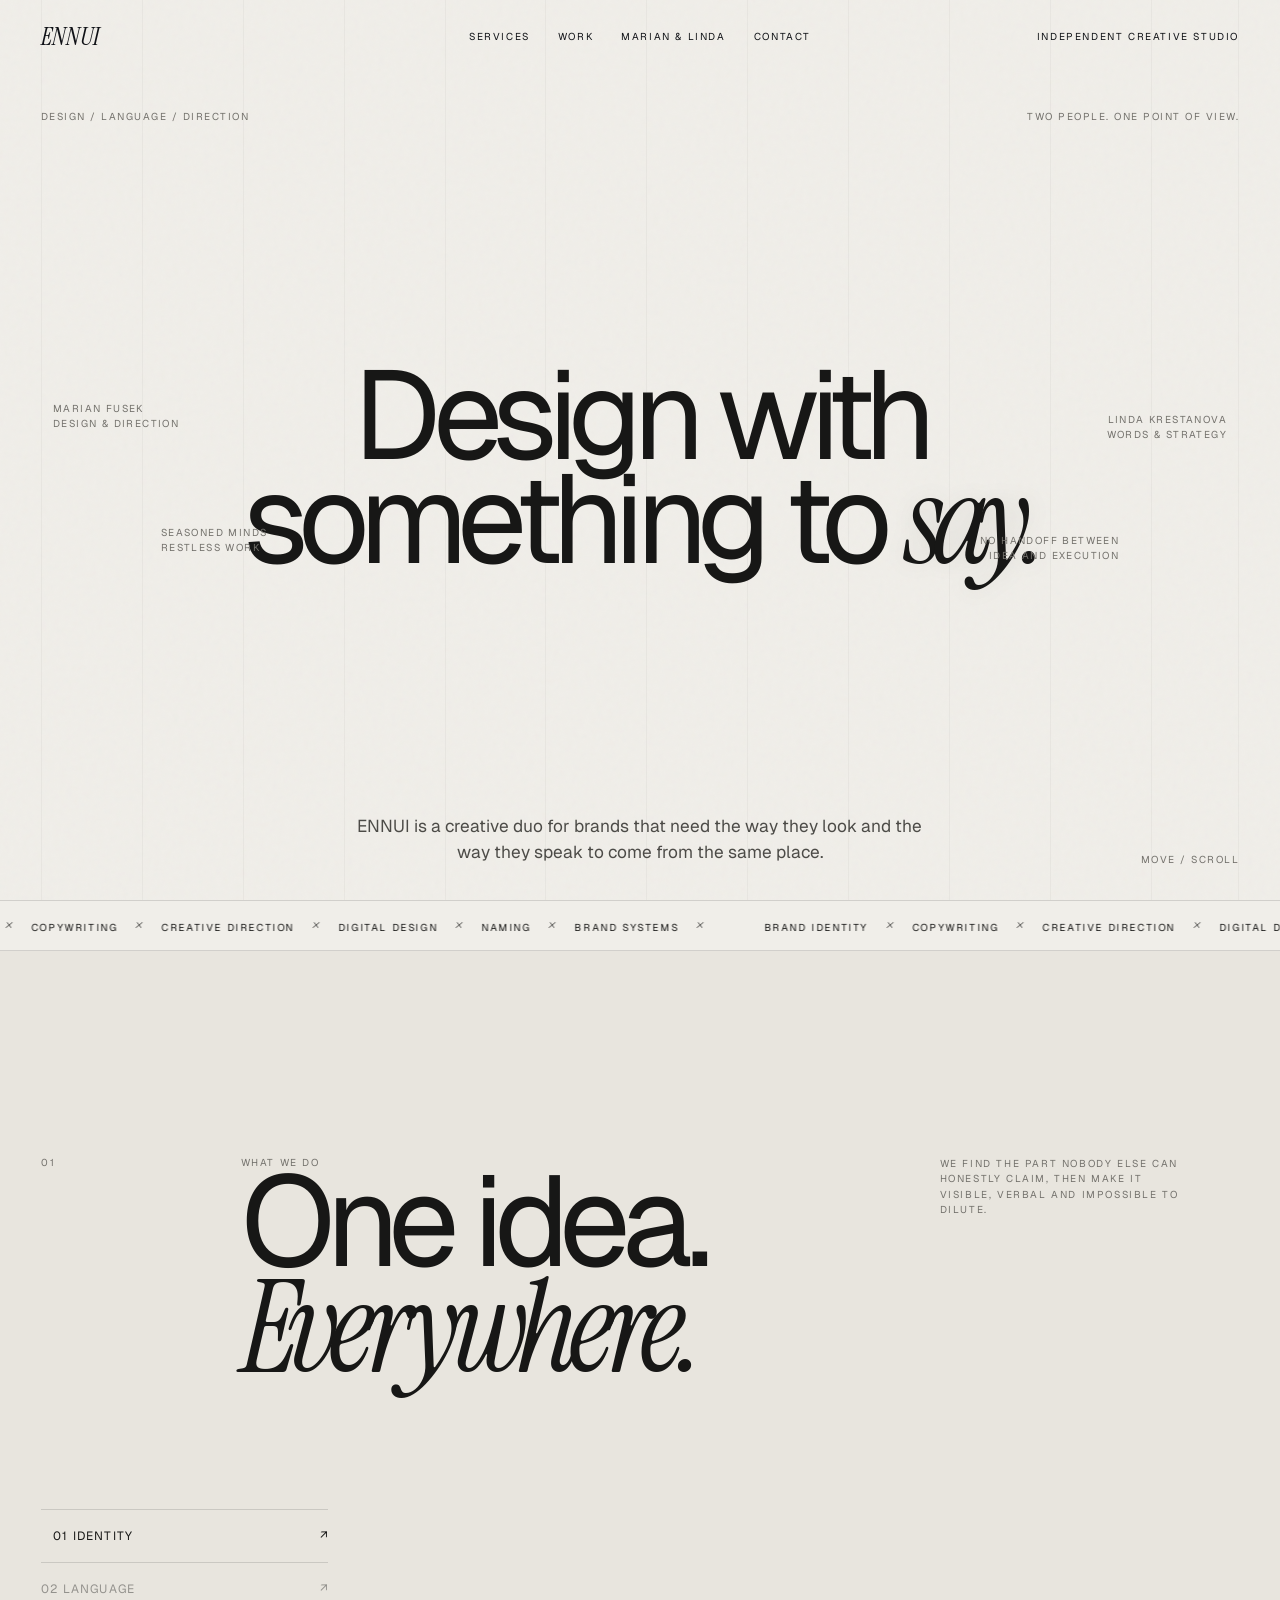
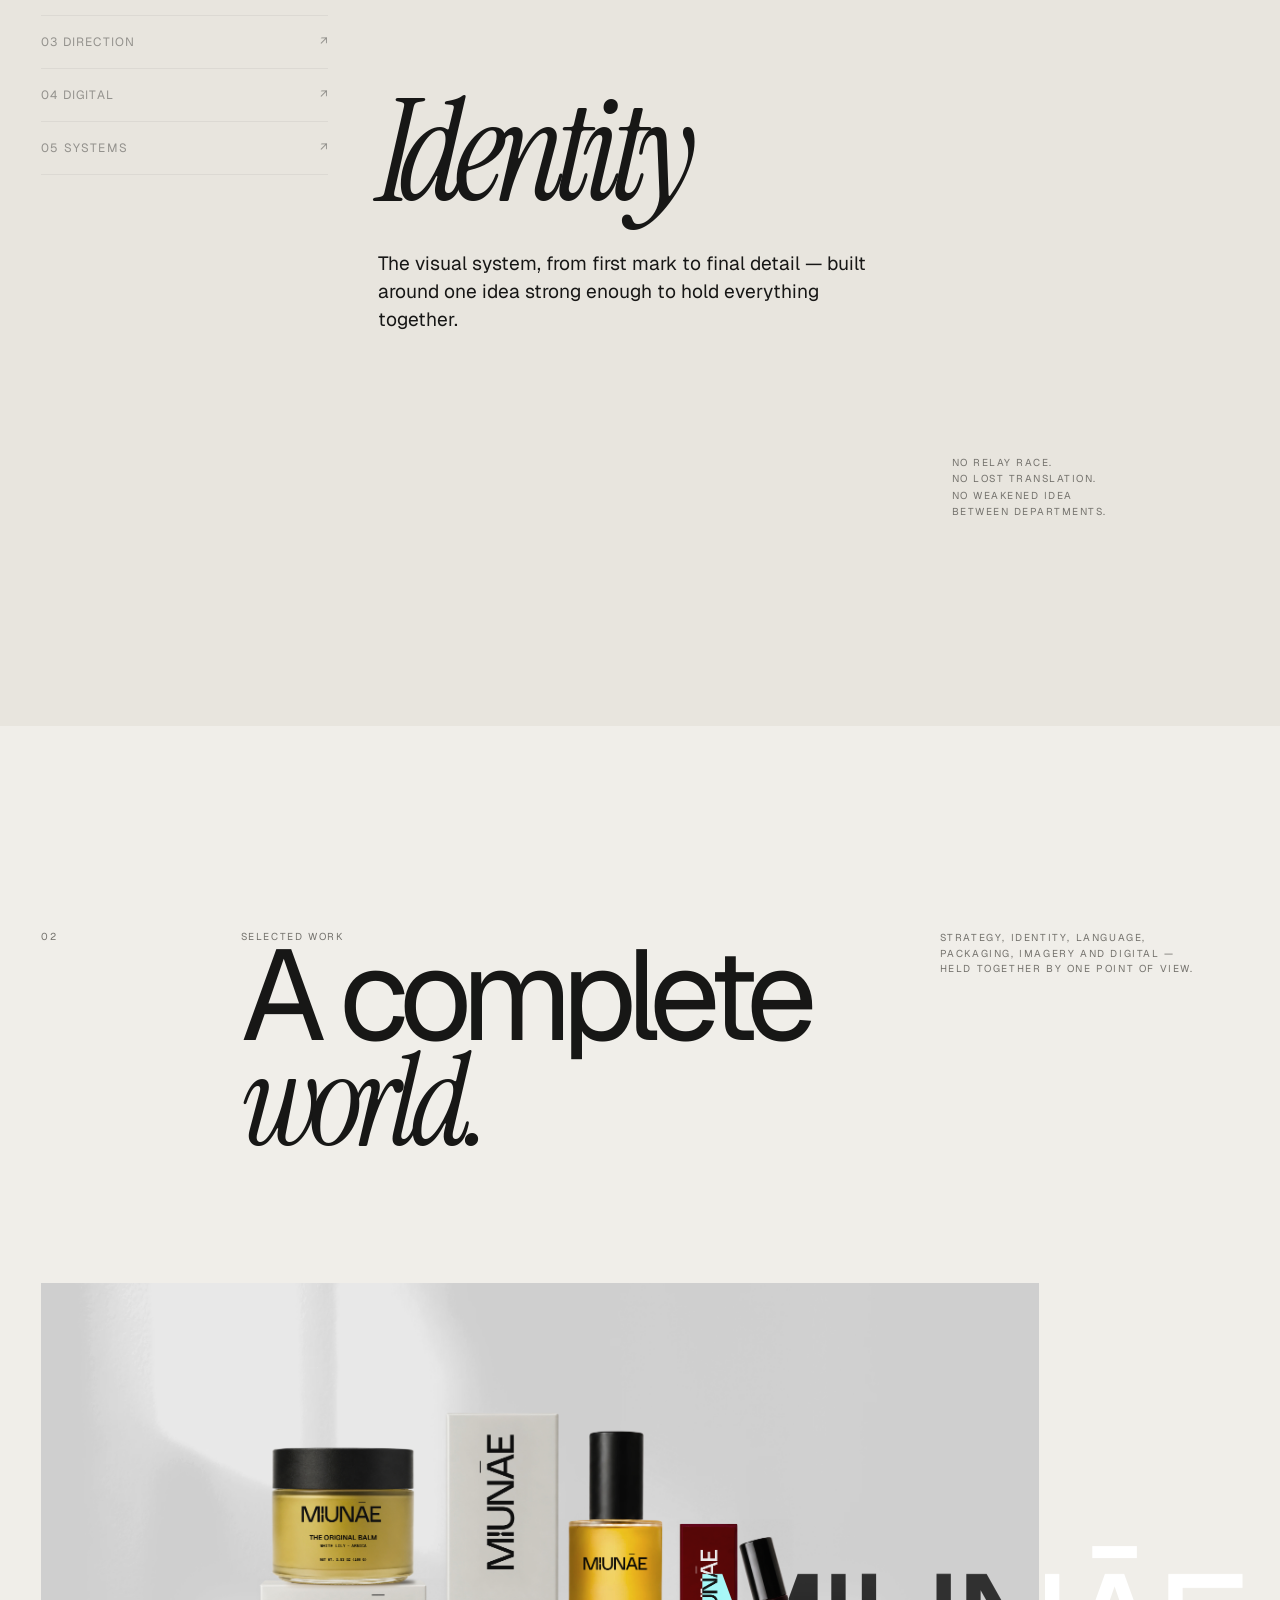
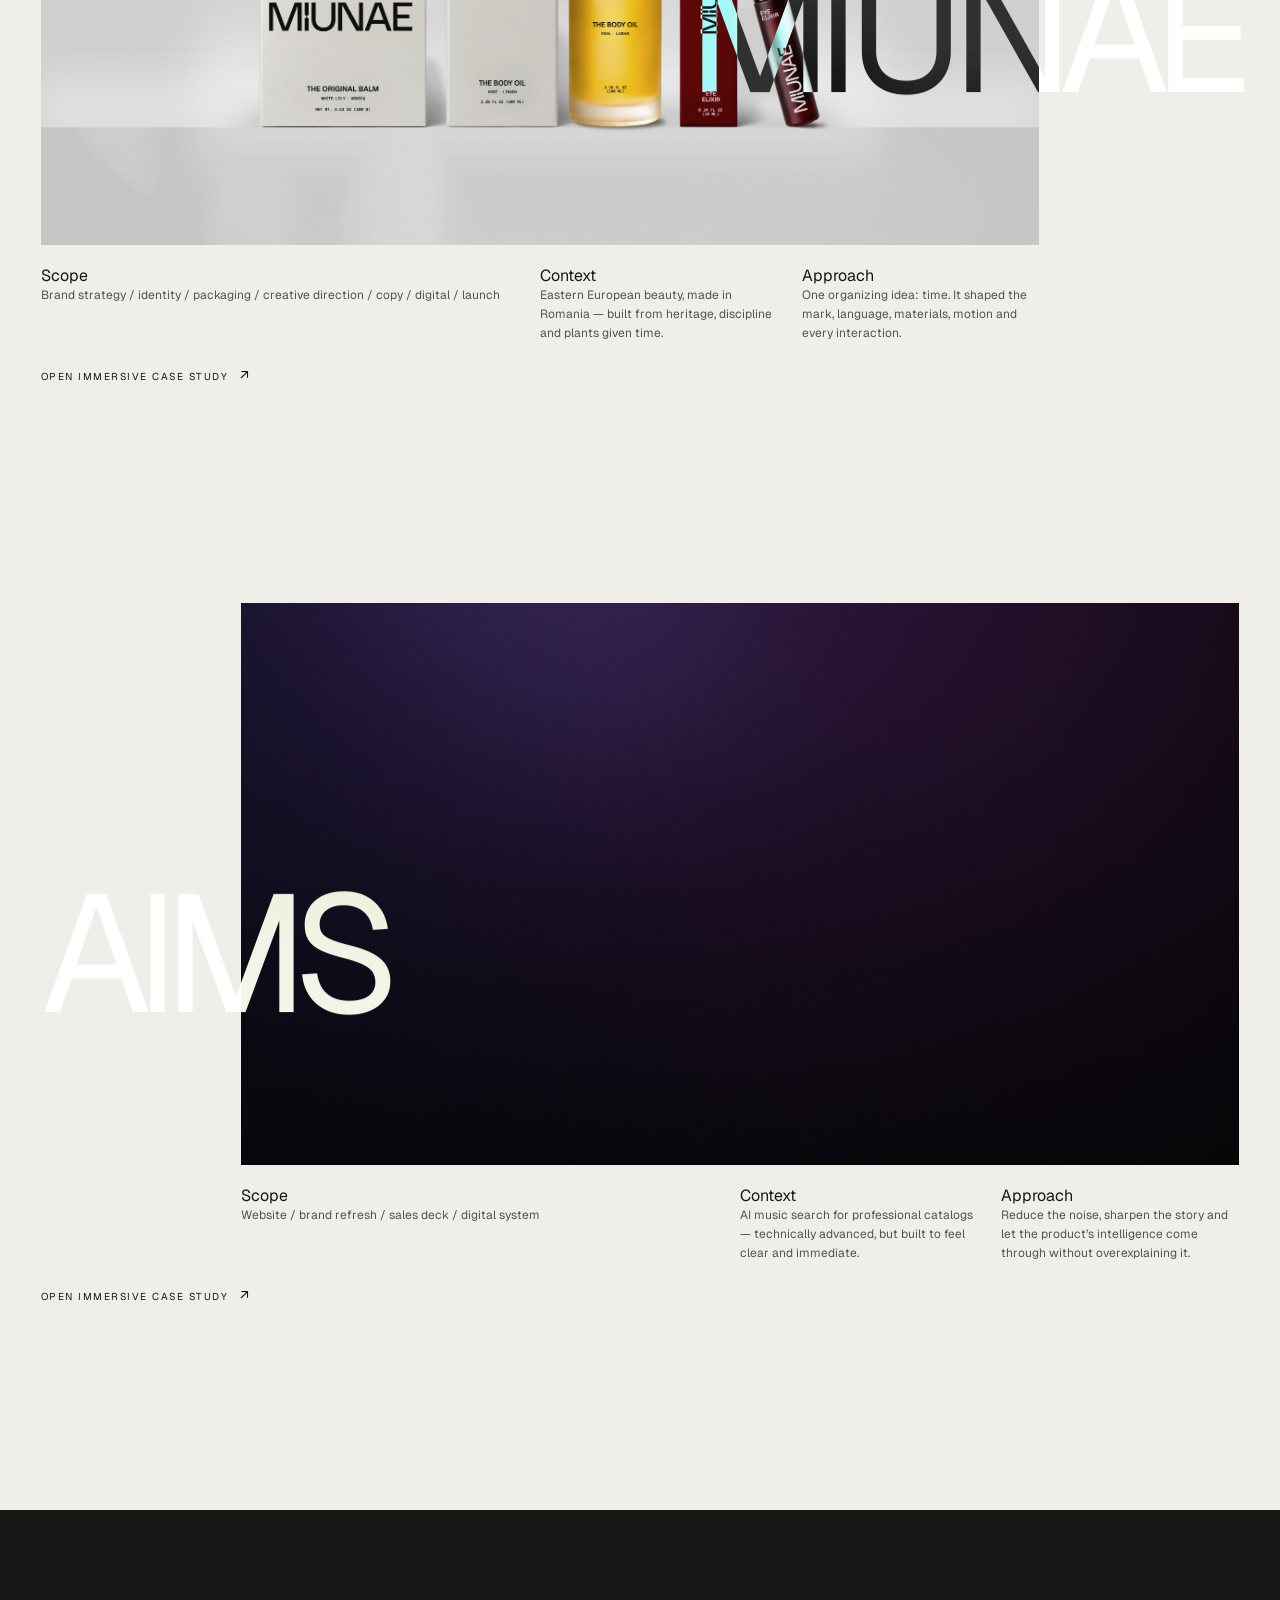
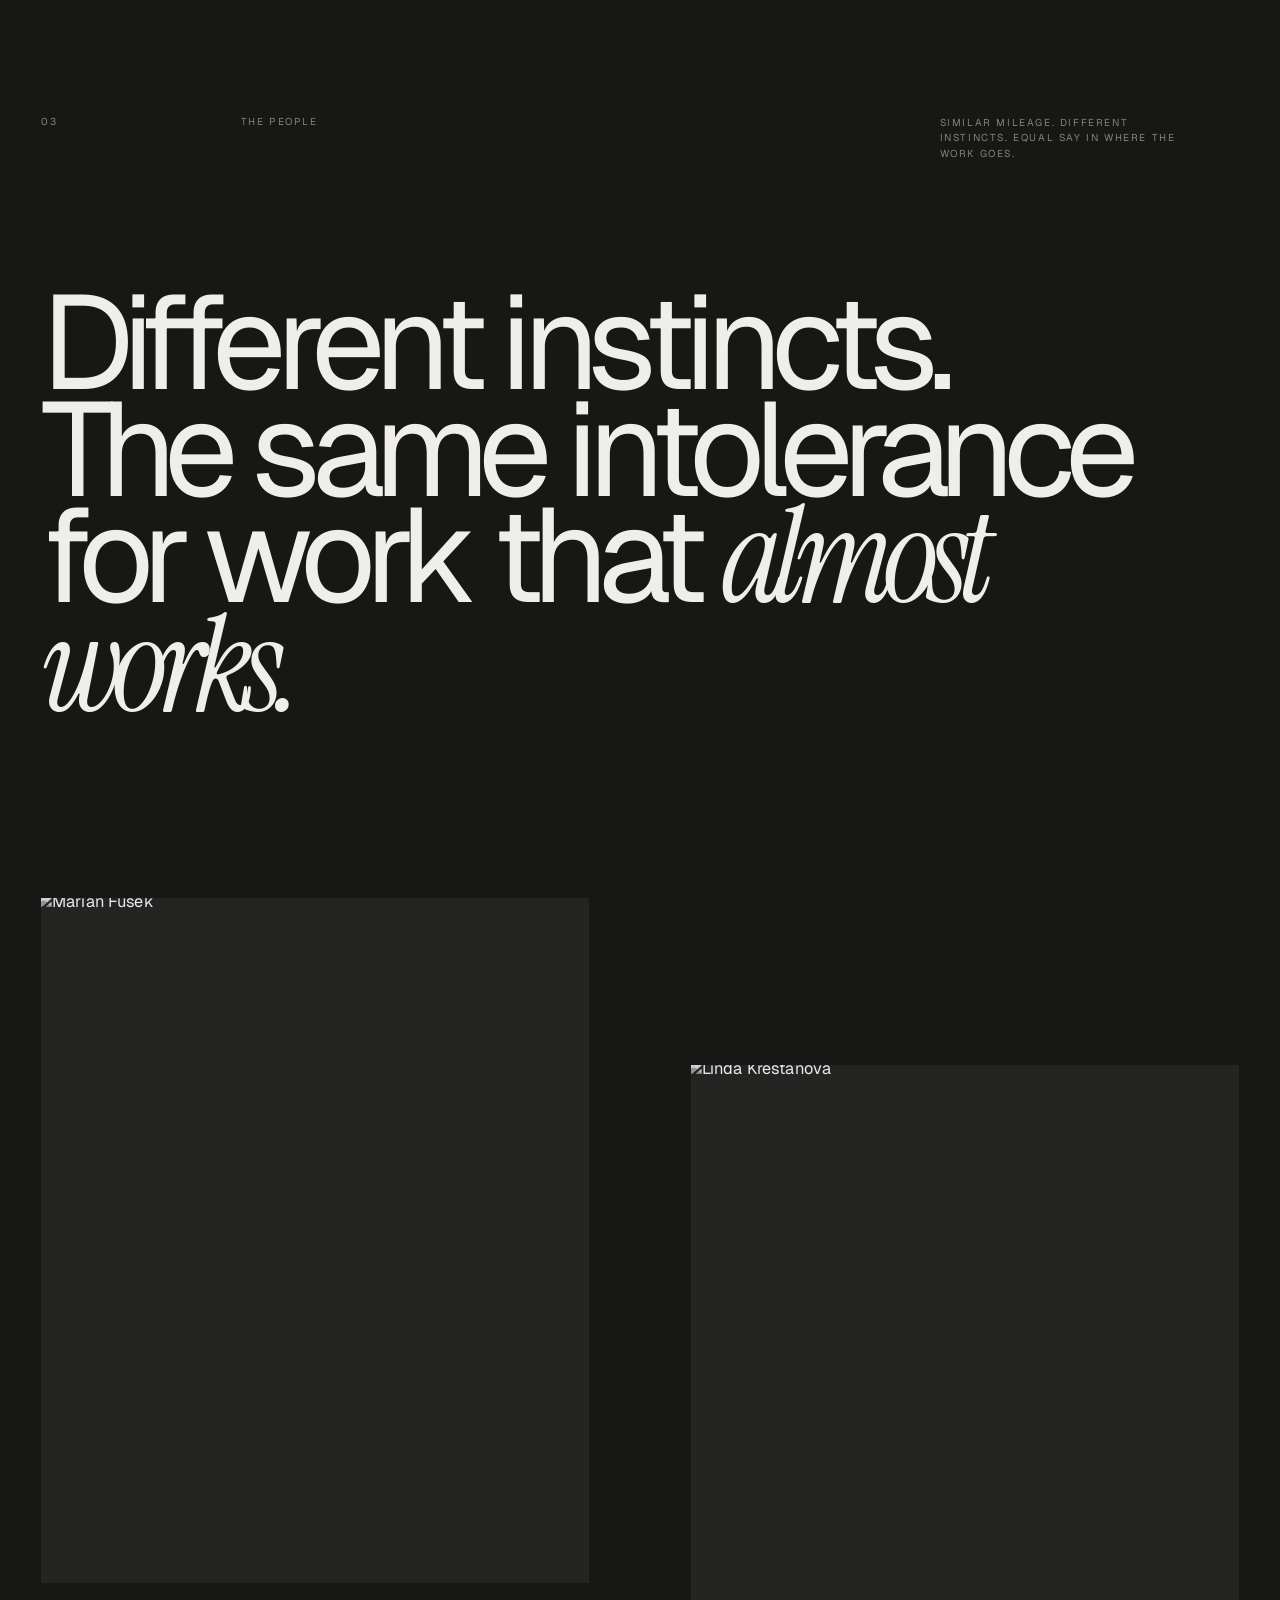
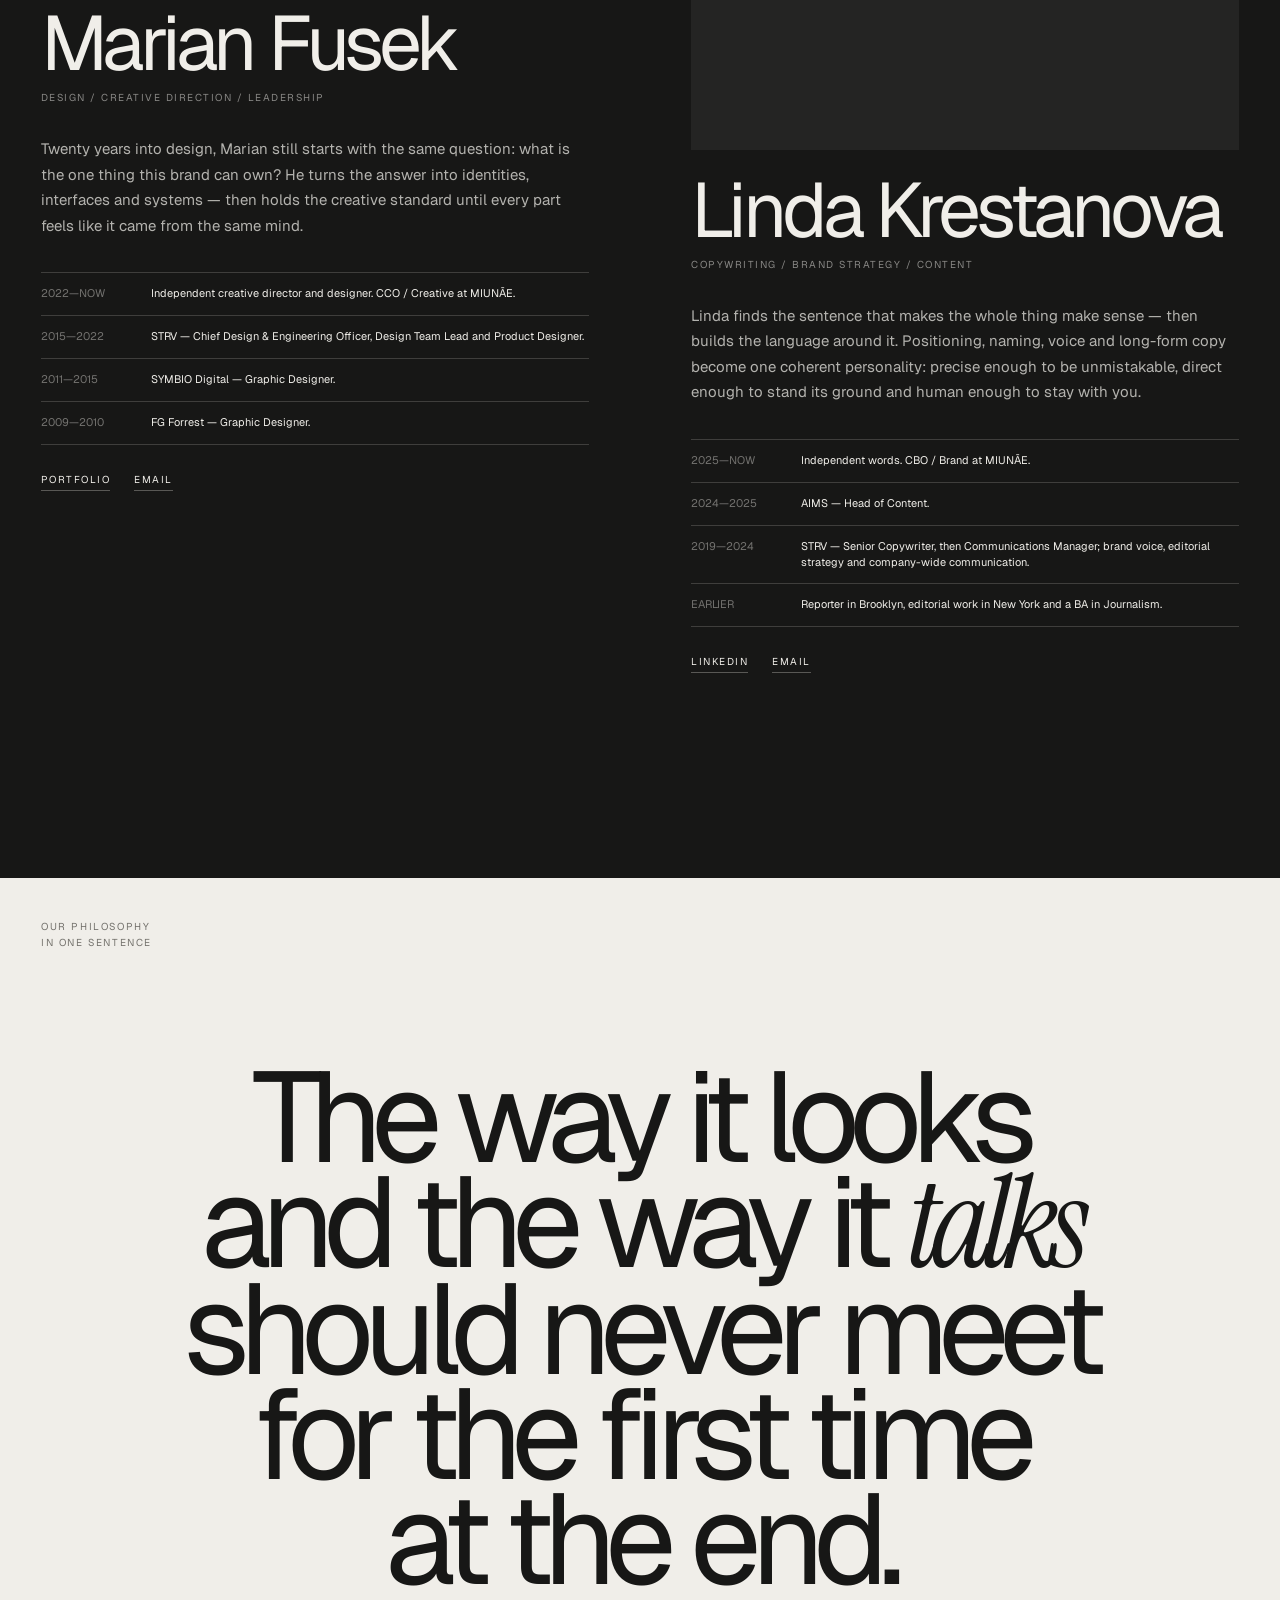
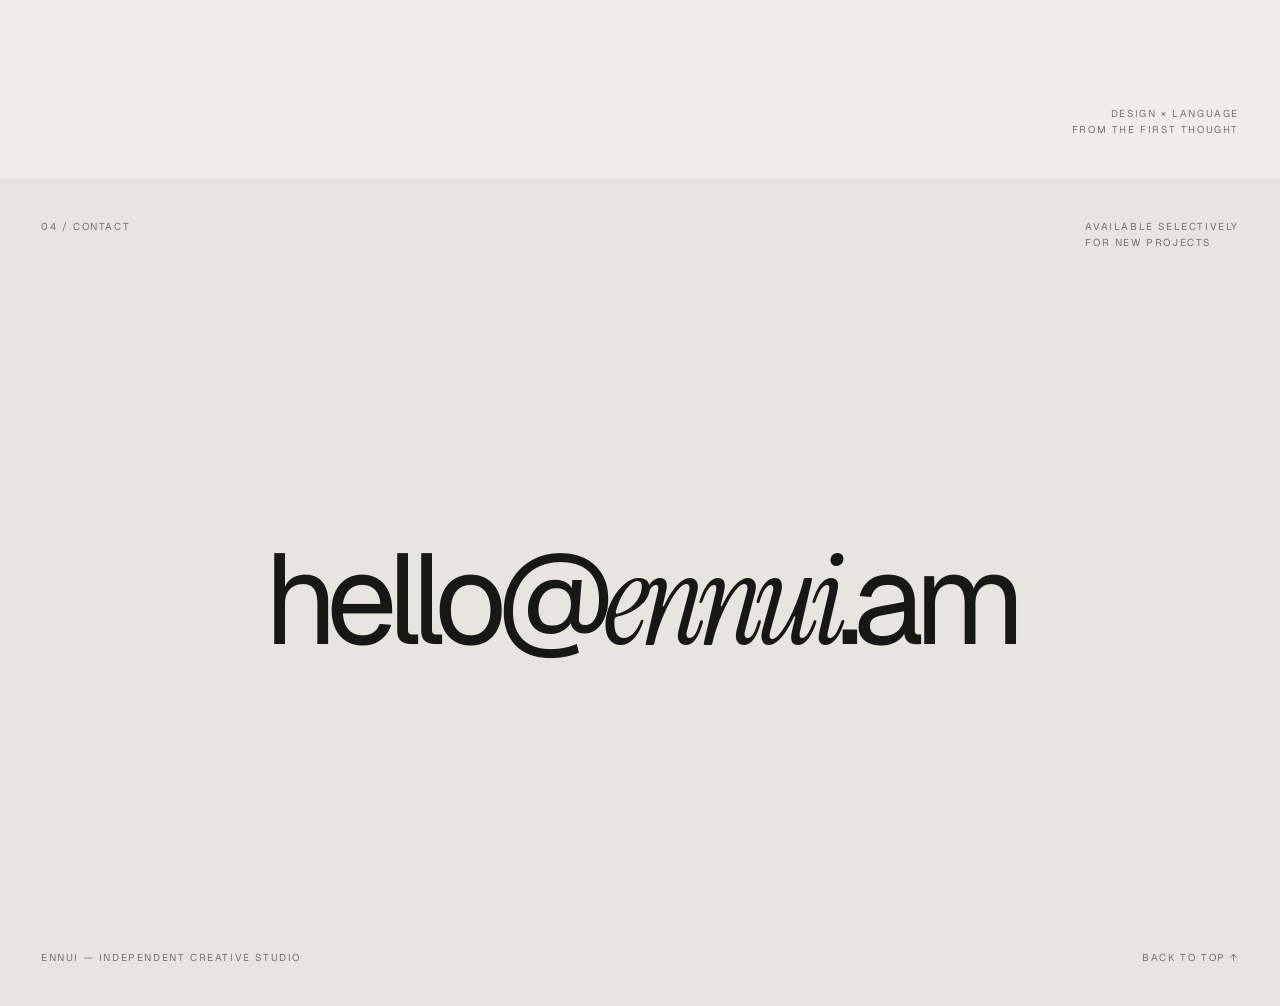
==== commit f36acdbc: "Update index.html" ====
--- a/index.html
+++ b/index.html
@@ -1,947 +1,281 @@
 <!DOCTYPE html>
 <html lang="en">
 <head>
-<meta charset="UTF-8">
-<meta name="viewport" content="width=device-width,initial-scale=1">
+<meta charset="UTF-8"><meta name="viewport" content="width=device-width,initial-scale=1">
 <title>ENNUI — Design & Language</title>
 <meta name="description" content="ENNUI is Marian Fusek and Linda Krestanova: design, language and creative direction working as one.">
-<link rel="preconnect" href="https://fonts.googleapis.com">
-<link rel="preconnect" href="https://fonts.gstatic.com" crossorigin>
+<link rel="preconnect" href="https://fonts.googleapis.com"><link rel="preconnect" href="https://fonts.gstatic.com" crossorigin>
 <link href="https://fonts.googleapis.com/css2?family=Geist:wght@300;400;500;600&family=Instrument+Serif:ital@0;1&display=swap" rel="stylesheet">
 <style>
-:root{
-  --paper:#F0EEE9;
-  --paper-2:#E8E5DE;
-  --paper-3:#E2DED5;
-  --ink:#171716;
-  --soft:#585651;
-  --muted:#77746E;
-  --line:rgba(23,23,22,.12);
-  --line-2:rgba(23,23,22,.08);
-  --white:#FBFAF7;
-  --black:#0E0E0D;
-  --serif:'Instrument Serif',serif;
-  --sans:'Geist',-apple-system,BlinkMacSystemFont,'Segoe UI',sans-serif;
-  --ease:cubic-bezier(.16,1,.3,1);
-  --ease-soft:cubic-bezier(.22,1,.36,1);
-  --g:clamp(18px,3.2vw,52px);
-  --mx:0;
-  --my:0;
-  --case-progress:0;
-}
-*{box-sizing:border-box;margin:0;padding:0}
-html{background:var(--paper);scroll-behavior:smooth}
-body{background:var(--paper);color:var(--ink);font-family:var(--sans);overflow-x:hidden;-webkit-font-smoothing:antialiased;-moz-osx-font-smoothing:grayscale}
-body.locked{position:fixed;left:0;right:0;overflow:hidden}
-a{color:inherit;text-decoration:none}
-button,input,textarea{font:inherit;color:inherit}
-img,video{display:block;max-width:100%}
-button{border:0;background:none}
-::selection{background:var(--ink);color:var(--paper)}
-
+:root{--paper:#f0eee9;--paper2:#e8e5de;--ink:#171716;--grey:#74726d;--line:rgba(23,23,22,.14);--serif:'Instrument Serif',serif;--sans:'Geist',sans-serif;--ease:cubic-bezier(.16,1,.3,1);--g:clamp(18px,3.2vw,52px);--mx:0;--my:0}
+*{box-sizing:border-box;margin:0;padding:0}html{scroll-behavior:smooth;background:var(--paper)}body{background:var(--paper);color:var(--ink);font-family:var(--sans);overflow-x:hidden;-webkit-font-smoothing:antialiased}a{color:inherit;text-decoration:none}img{display:block;width:100%;height:auto}button{font:inherit;color:inherit}::selection{background:var(--ink);color:var(--paper)}
 #grain{position:fixed;inset:0;pointer-events:none;z-index:3000;opacity:.03;mix-blend-mode:multiply;background-image:url("data:image/svg+xml,%3Csvg viewBox='0 0 160 160' xmlns='http://www.w3.org/2000/svg'%3E%3Cfilter id='n'%3E%3CfeTurbulence type='fractalNoise' baseFrequency='.9' numOctaves='2' stitchTiles='stitch'/%3E%3C/filter%3E%3Crect width='100%25' height='100%25' filter='url(%23n)'/%3E%3C/svg%3E")}
-#cursor{position:fixed;left:0;top:0;width:6px;height:6px;border-radius:50%;background:#fff;mix-blend-mode:difference;pointer-events:none;z-index:5200;opacity:0;transform:translate(-50%,-50%);transition:width .22s var(--ease),height .22s var(--ease),opacity .15s ease,border-radius .22s var(--ease)}
-#cursor.on{opacity:1}
-#cursor.link{width:38px;height:38px}
-.cursor-label{position:fixed;left:0;top:0;pointer-events:none;z-index:5201;opacity:0;mix-blend-mode:difference;color:#fff;font-size:9px;letter-spacing:.16em;text-transform:uppercase;transform:translate(16px,14px);transition:opacity .15s ease}
-.cursor-label.on{opacity:1}
-@media(hover:hover) and (pointer:fine){body,a,button,[data-hover],.slider-rail{cursor:none}}
-@media(pointer:coarse){#cursor,.cursor-label{display:none}}
-
-.grid{position:fixed;inset:0;padding:0 var(--g);display:grid;grid-template-columns:repeat(12,1fr);gap:clamp(8px,1vw,18px);pointer-events:none;z-index:0;opacity:.46}
-.grid i{border-left:1px solid rgba(23,23,22,.06)}
-.grid i:last-child{border-right:1px solid rgba(23,23,22,.06)}
-
-.preloader{position:fixed;inset:0;z-index:4000;background:var(--paper);display:grid;place-items:center;transition:opacity .9s var(--ease),visibility .9s var(--ease)}
-.preloader.done{opacity:0;visibility:hidden}
-.preword{position:absolute;font-size:clamp(24px,5vw,74px);letter-spacing:-.05em;opacity:0;transform:translateY(14px);transition:.55s var(--ease)}
-.preword.show{opacity:1;transform:none}
-.preword.serif{font-family:var(--serif);font-style:italic;font-size:clamp(58px,11vw,170px)}
-
-header{position:fixed;inset:0 0 auto;height:72px;padding:0 var(--g);z-index:600;display:grid;grid-template-columns:1fr auto 1fr;align-items:center;mix-blend-mode:difference;color:#fff;transition:transform .6s var(--ease)}
-header.hide{transform:translateY(-100%)}
-.logo{font-family:var(--serif);font-style:italic;font-size:25px}
-.nav{display:flex;gap:28px}
-.nav a,.status{font-size:10px;letter-spacing:.16em;text-transform:uppercase}
-.status{text-align:right}
-
-main,footer{position:relative;z-index:2}
-.hero{height:100svh;min-height:700px;padding:110px var(--g) 34px;overflow:hidden;position:relative}
-.hero-inner{height:100%;display:grid;grid-template-rows:auto 1fr auto;position:relative}
-.hero-kicker{display:flex;justify-content:space-between;color:var(--muted);font-size:10px;text-transform:uppercase;letter-spacing:.15em}
-.hero-stage{align-self:center;position:relative;perspective:1200px}
-.hero-display{font-size:clamp(58px,9.8vw,154px);line-height:.82;letter-spacing:-.082em;font-weight:400;text-align:center;transform:rotateX(calc(var(--my)*-2.1deg)) rotateY(calc(var(--mx)*3.2deg));transition:transform .1s linear;will-change:transform}
-.hero-line{display:block;will-change:transform,letter-spacing;transition:transform .14s linear}
-.hero-line.one{transform:translateX(calc(var(--mx)*-18px))}
-.hero-line.two{transform:translateX(calc(var(--mx)*18px))}
-.hero-line.three{transform:translateX(calc(var(--mx)*-8px))}
-.hero-display em{font-family:var(--serif);font-style:italic;font-weight:400;display:inline-block;transform:translateY(calc(var(--my)*-10px)) rotate(calc(var(--mx)*1.7deg));text-shadow:calc(var(--mx)*12px) calc(var(--my)*9px) 24px rgba(23,23,22,.09)}
-.hero-word{display:inline-block;transition:transform .15s linear,letter-spacing .15s linear}
-.hero-word[data-react="1"]{transform:translate(calc(var(--mx)*12px),calc(var(--my)*-6px))}
-.hero-word[data-react="2"]{transform:translate(calc(var(--mx)*-10px),calc(var(--my)*8px))}
-.hero-word[data-react="3"]{transform:translate(calc(var(--mx)*7px),calc(var(--my)*5px))}
-.orbit{position:absolute;font-size:10px;line-height:1.5;letter-spacing:.14em;text-transform:uppercase;color:var(--muted);transition:transform .16s linear}
-.o1{left:1%;top:18%;transform:translate(calc(var(--mx)*-11px),calc(var(--my)*-10px))}
-.o2{right:1%;top:23%;text-align:right;transform:translate(calc(var(--mx)*11px),calc(var(--my)*8px))}
-.o3{left:10%;bottom:9%;transform:translate(calc(var(--mx)*-7px),calc(var(--my)*10px))}
-.o4{right:9%;bottom:7%;text-align:right;transform:translate(calc(var(--mx)*8px),calc(var(--my)*-10px))}
-.hero-bottom{display:grid;grid-template-columns:1fr 2fr 1fr;align-items:end}
-.hero-bottom p{grid-column:2;max-width:650px;justify-self:center;text-align:center;font-size:clamp(14px,1.35vw,18px);line-height:1.5;color:#4f4d49}
-.scroll{justify-self:end;font-size:10px;text-transform:uppercase;letter-spacing:.15em;color:var(--muted)}
-
-.marquee{border-top:1px solid var(--line);border-bottom:1px solid var(--line);overflow:hidden;padding:14px 0;position:relative}
-.marquee-track{display:flex;width:max-content;animation:marquee 34s linear infinite;will-change:transform}
-.marquee-group{display:flex;flex:none}
-.marquee span{font-size:10px;text-transform:uppercase;letter-spacing:.16em;padding-right:42px;white-space:nowrap}
-.marquee b{font-family:var(--serif);font-weight:400;font-style:italic;font-size:16px;margin:0 12px}
-@keyframes marquee{from{transform:translateX(0)}to{transform:translateX(-50%)}}
-@media(prefers-reduced-motion:reduce){.marquee-track{animation:none}}
-
-.section{padding:clamp(120px,16vw,235px) var(--g);position:relative}
-.section-head{display:grid;grid-template-columns:2fr 7fr 3fr;align-items:start;margin-bottom:clamp(72px,10vw,150px);gap:24px}
-.num,.eyebrow,.micro{font-size:10px;text-transform:uppercase;letter-spacing:.16em;color:var(--muted)}
-.section-title{font-size:clamp(58px,10vw,148px);line-height:.82;letter-spacing:-.075em;font-weight:400}
-.section-title em{font-family:var(--serif);font-style:italic;font-weight:400}
-.micro{line-height:1.55;max-width:290px}
-.reveal{opacity:0;transform:translateY(26px);transition:opacity 1s var(--ease),transform 1s var(--ease)}
-.reveal.in{opacity:1;transform:none}
-
-.services{background:var(--paper-2)}
-.service-stage{min-height:68vh;display:grid;grid-template-columns:3fr 6fr 3fr;gap:24px}
-.service-index{list-style:none;border-top:1px solid var(--line)}
-.service-index button{width:100%;border:0;background:none;padding:18px 0;border-bottom:1px solid var(--line);display:flex;justify-content:space-between;text-align:left;font-size:12px;text-transform:uppercase;letter-spacing:.1em;opacity:.42;transition:.45s var(--ease)}
-.service-index button.active,.service-index button:hover{opacity:1;padding-left:12px}
-.service-main{align-self:center;padding:0 2vw}
-.service-word{font-size:clamp(70px,11vw,170px);line-height:.78;letter-spacing:-.08em;transition:.35s var(--ease)}
-.service-word.swap{opacity:0;transform:translateY(16px)}
-.service-word em{font-family:var(--serif);font-style:italic}
-.service-copy{margin-top:42px;max-width:560px;font-size:clamp(17px,1.5vw,22px);line-height:1.45}
-.service-note{align-self:end;font-size:10px;text-transform:uppercase;letter-spacing:.15em;line-height:1.65;color:var(--muted)}
-
-.projects{overflow:hidden}
-.project-card{appearance:none;border:0;background:none;width:100%;display:block;position:relative;margin-top:clamp(80px,10vw,140px);text-align:left}
-.project-head{display:flex;align-items:center;justify-content:space-between;padding:0 0 14px;border-bottom:1px solid var(--line);font-size:10px;letter-spacing:.15em;text-transform:uppercase;color:var(--muted)}
-.project-head span:last-child{display:inline-flex;gap:10px;align-items:center;transition:transform .45s var(--ease),color .45s var(--ease)}
-.project-card:hover .project-head span:last-child{transform:translateX(7px);color:var(--ink)}
-.project-media{width:100%;aspect-ratio:16/8.6;overflow:hidden;background:#e2dfd8;position:relative;margin-top:18px;border:1px solid rgba(23,23,22,.08)}
-.project-media::after{content:"";position:absolute;inset:0;border:1px solid rgba(23,23,22,.07);pointer-events:none}
-.project-media video,.project-media img{width:100%;height:100%;object-fit:cover;object-position:center;transform:scale(1.01);transition:transform 1.25s var(--ease),filter .8s var(--ease)}
-.project-card:hover .project-media video,.project-card:hover .project-media img{transform:scale(1.04)}
-.project-mark{position:absolute;left:clamp(18px,2.2vw,28px);bottom:clamp(18px,2.2vw,28px);font-size:clamp(50px,9vw,118px);line-height:.78;letter-spacing:-.08em;color:#fff;mix-blend-mode:screen;text-shadow:0 10px 26px rgba(0,0,0,.18)}
-.project-mark em{font-family:var(--serif);font-style:italic;font-weight:400}
-.project-caption{display:grid;grid-template-columns:5fr 3fr 3fr;gap:clamp(20px,3vw,48px);align-items:start;padding-top:24px}
-.project-title{font-size:clamp(54px,9vw,132px);line-height:.78;letter-spacing:-.075em;font-weight:400}
-.project-title em{font-family:var(--serif);font-style:italic;font-weight:400}
-.project-detail .label{display:block;margin-bottom:10px;font-size:9px;letter-spacing:.14em;text-transform:uppercase;color:var(--muted)}
-.project-detail p{font-size:12px;line-height:1.62;color:#55534e}
-.project-open{margin-top:22px;display:inline-flex;align-items:center;gap:12px;font-size:10px;text-transform:uppercase;letter-spacing:.15em}
-.project-open i{font-style:normal;transition:transform .45s var(--ease)}
-.project-card:hover .project-open i{transform:translate(5px,-5px)}
-
-.duo{background:var(--black);color:var(--paper)}
-.duo .micro,.duo .eyebrow,.duo .num{color:rgba(240,238,233,.56)}
-.duo-title{font-size:clamp(56px,10.4vw,160px);line-height:.8;letter-spacing:-.078em;font-weight:400;margin-bottom:clamp(100px,14vw,180px)}
-.duo-title em{font-family:var(--serif);font-style:italic}
-.people{display:grid;grid-template-columns:1fr 1fr;gap:clamp(30px,7vw,110px)}
-.person{display:grid;gap:30px;align-content:start}
-.person:nth-child(2){margin-top:13vh}
-.person-photo{position:relative;overflow:hidden;aspect-ratio:4/5;background:#181818;border:1px solid rgba(240,238,233,.08)}
-.person-photo img{width:100%;height:100%;object-fit:cover;filter:grayscale(10%);transition:transform 1.1s var(--ease),filter 1.1s var(--ease)}
-.person:hover .person-photo img{transform:scale(1.035);filter:grayscale(0%)}
-.person-meta{display:flex;justify-content:space-between;gap:24px;align-items:flex-end;padding-bottom:20px;border-bottom:1px solid rgba(240,238,233,.12)}
-.person-name{font-size:clamp(32px,4vw,50px);line-height:.88;letter-spacing:-.05em;font-weight:400}
-.person-name em{font-family:var(--serif);font-style:italic;font-weight:400}
-.person-role{font-size:10px;text-transform:uppercase;letter-spacing:.16em;color:rgba(240,238,233,.56)}
-.person-bio{font-size:15px;line-height:1.68;color:rgba(240,238,233,.84)}
-.person-bio strong{color:var(--paper)}
-.person-grid{display:grid;grid-template-columns:1fr 1fr;gap:20px 28px}
-.person-box{padding-top:18px;border-top:1px solid rgba(240,238,233,.10)}
-.person-box .k{display:block;font-size:9px;text-transform:uppercase;letter-spacing:.14em;color:rgba(240,238,233,.48);margin-bottom:12px}
-.person-box ul{list-style:none;display:grid;gap:12px}
-.person-box li{font-size:13px;line-height:1.5;color:rgba(240,238,233,.86)}
-.person-box li b{display:block;font-size:10px;letter-spacing:.14em;text-transform:uppercase;color:rgba(240,238,233,.48);margin-bottom:4px;font-weight:500}
-.person-links{display:flex;gap:16px;flex-wrap:wrap}
-.person-links a{display:inline-flex;align-items:center;gap:10px;font-size:10px;text-transform:uppercase;letter-spacing:.15em;padding:10px 0;border-bottom:1px solid rgba(240,238,233,.14);transition:opacity .35s var(--ease),transform .35s var(--ease)}
-.person-links a:hover{transform:translateY(-2px);opacity:1}
-
-.contact{padding:clamp(120px,18vw,240px) var(--g) clamp(40px,6vw,60px)}
-.contact-wrap{display:grid;grid-template-columns:2fr 6fr 4fr;gap:24px;align-items:end;border-top:1px solid var(--line);padding-top:clamp(42px,6vw,72px)}
-.contact-title{font-size:clamp(54px,10vw,150px);line-height:.8;letter-spacing:-.078em;font-weight:400}
-.contact-title em{font-family:var(--serif);font-style:italic;font-weight:400}
-.contact-email{justify-self:end;font-family:var(--serif);font-style:italic;font-size:clamp(30px,5.5vw,76px);line-height:.9;display:inline-block;position:relative}
-.contact-email::after{content:"";position:absolute;left:0;bottom:-.08em;width:100%;height:1px;background:var(--ink);transform:scaleX(0);transform-origin:left;transition:transform .8s var(--ease)}
-.contact-email:hover::after{transform:scaleX(1)}
-footer{padding:24px var(--g) 34px;display:flex;justify-content:space-between;align-items:center;font-size:10px;text-transform:uppercase;letter-spacing:.16em;color:var(--muted)}
-
-.case-overlay{position:fixed;inset:0;z-index:4500;opacity:0;visibility:hidden;pointer-events:none;transition:opacity .6s var(--ease-soft),visibility .6s var(--ease-soft)}
+#cursor{position:fixed;left:0;top:0;width:6px;height:6px;background:#fff;border-radius:50%;pointer-events:none;z-index:5000;transform:translate(-50%,-50%);mix-blend-mode:difference;opacity:0;transition:width .28s var(--ease),height .28s var(--ease),border-radius .28s var(--ease),opacity .15s}#cursor.on{opacity:1}#cursor.link{width:44px;height:44px;background:#fff}.cursor-label{position:fixed;z-index:5001;pointer-events:none;color:#fff;mix-blend-mode:difference;font-size:9px;letter-spacing:.15em;text-transform:uppercase;opacity:0;transition:opacity .15s}.cursor-label.on{opacity:1}@media(pointer:fine){body,a,button,[data-hover]{cursor:none}}@media(pointer:coarse){#cursor,.cursor-label{display:none}}
+.grid{position:fixed;inset:0;padding:0 var(--g);display:grid;grid-template-columns:repeat(12,1fr);gap:clamp(8px,1vw,18px);pointer-events:none;z-index:0;opacity:.48}.grid i{border-left:1px solid rgba(23,23,22,.07)}.grid i:last-child{border-right:1px solid rgba(23,23,22,.07)}
+.preloader{position:fixed;inset:0;z-index:4000;background:var(--paper);display:grid;place-items:center;transition:opacity .9s var(--ease),visibility .9s}.preloader.done{opacity:0;visibility:hidden}.preword{position:absolute;font-size:clamp(24px,5vw,74px);letter-spacing:-.05em;opacity:0;transform:translateY(16px);transition:.6s var(--ease)}.preword.show{opacity:1;transform:none}.preword.serif{font-family:var(--serif);font-style:italic;font-size:clamp(54px,11vw,170px)}
+header{position:fixed;inset:0 0 auto;height:72px;padding:0 var(--g);z-index:500;display:grid;grid-template-columns:1fr auto 1fr;align-items:center;mix-blend-mode:difference;color:#fff;transition:transform .6s var(--ease)}header.hide{transform:translateY(-100%)}.logo{font-family:var(--serif);font-style:italic;font-size:25px}.nav{display:flex;gap:28px}.nav a,.status{font-size:10px;letter-spacing:.16em;text-transform:uppercase}.status{text-align:right}
+main,footer{position:relative;z-index:2}.hero{height:100svh;min-height:690px;padding:110px var(--g) 34px;overflow:hidden;position:relative}.hero-inner{height:100%;display:grid;grid-template-rows:auto 1fr auto;position:relative}.hero-kicker{display:flex;justify-content:space-between;color:var(--grey);font-size:10px;text-transform:uppercase;letter-spacing:.15em}.hero-stage{align-self:center;position:relative;perspective:1100px}.hero-display{font-size:clamp(58px,9.8vw,154px);line-height:.83;letter-spacing:-.078em;font-weight:400;text-align:center;transform:rotateX(calc(var(--my)*-2deg)) rotateY(calc(var(--mx)*3deg));transition:transform .13s linear;will-change:transform}.hero-line{display:block;will-change:transform,letter-spacing}.hero-line.one{transform:translateX(calc(var(--mx)*-18px))}.hero-line.two{transform:translateX(calc(var(--mx)*24px))}.hero-display em{font-family:var(--serif);font-style:italic;font-weight:400;display:inline-block;transform:translateY(calc(var(--my)*-8px)) rotate(calc(var(--mx)*1.5deg));text-shadow:calc(var(--mx)*10px) calc(var(--my)*8px) 24px rgba(23,23,22,.09)}.hero-cross{position:absolute;left:50%;top:50%;width:clamp(180px,20vw,330px);aspect-ratio:1;border:1px solid var(--line);border-radius:50%;transform:translate(-50%,-50%) translate(calc(var(--mx)*18px),calc(var(--my)*18px)) scale(calc(1 + var(--my)*.04));transition:transform .13s linear;z-index:-1}.hero-cross:before,.hero-cross:after{content:"";position:absolute;background:var(--line)}.hero-cross:before{width:140%;height:1px;left:-20%;top:50%}.hero-cross:after{height:140%;width:1px;top:-20%;left:50%}.orbit{position:absolute;font-size:10px;line-height:1.5;letter-spacing:.14em;text-transform:uppercase;color:var(--grey);transition:transform .18s linear}.o1{left:1%;top:18%;transform:translate(calc(var(--mx)*-10px),calc(var(--my)*-8px))}.o2{right:1%;top:23%;text-align:right;transform:translate(calc(var(--mx)*12px),calc(var(--my)*7px))}.o3{left:10%;bottom:9%;transform:translate(calc(var(--mx)*-6px),calc(var(--my)*10px))}.o4{right:10%;bottom:5%;text-align:right;transform:translate(calc(var(--mx)*8px),calc(var(--my)*-10px))}.hero-bottom{display:grid;grid-template-columns:1fr 2fr 1fr;align-items:end}.hero-bottom p{grid-column:2;max-width:610px;justify-self:center;text-align:center;font-size:clamp(14px,1.35vw,18px);line-height:1.5;color:#4c4b47}.scroll{justify-self:end;font-size:10px;text-transform:uppercase;letter-spacing:.15em;color:var(--grey)}
+.marquee{border-top:1px solid var(--line);border-bottom:1px solid var(--line);overflow:hidden;padding:14px 0}.marquee-track{display:flex;width:max-content;will-change:transform}.marquee-group{display:flex;flex:none}.marquee span{font-size:10px;text-transform:uppercase;letter-spacing:.16em;padding-right:46px;white-space:nowrap}.marquee b{font-family:var(--serif);font-weight:400;font-style:italic;font-size:16px;margin:0 12px}
+.section{padding:clamp(120px,16vw,235px) var(--g);position:relative}.section-head{display:grid;grid-template-columns:2fr 7fr 3fr;align-items:start;margin-bottom:clamp(72px,10vw,150px)}.num,.eyebrow,.micro{font-size:10px;text-transform:uppercase;letter-spacing:.16em;color:var(--grey)}.section-title{font-size:clamp(58px,10vw,148px);line-height:.82;letter-spacing:-.075em;font-weight:400}.section-title em{font-family:var(--serif);font-style:italic;font-weight:400}.micro{line-height:1.55;max-width:260px}.reveal{opacity:0;transform:translateY(26px);transition:opacity 1s var(--ease),transform 1s var(--ease)}.reveal.in{opacity:1;transform:none}
+.services{background:var(--paper2)}.service-stage{min-height:68vh;display:grid;grid-template-columns:3fr 6fr 3fr;gap:24px}.service-index{list-style:none;border-top:1px solid var(--line)}.service-index button{width:100%;border:0;background:none;padding:18px 0;border-bottom:1px solid var(--line);display:flex;justify-content:space-between;text-align:left;font-size:12px;text-transform:uppercase;letter-spacing:.1em;opacity:.4;transition:.45s var(--ease)}.service-index button.active,.service-index button:hover{opacity:1;padding-left:12px}.service-main{align-self:center;padding:0 2vw}.service-word{font-size:clamp(70px,11vw,170px);line-height:.78;letter-spacing:-.08em;transition:.35s var(--ease)}.service-word.swap{opacity:0;transform:translateY(18px)}.service-word em{font-family:var(--serif);font-style:italic}.service-copy{margin-top:42px;max-width:560px;font-size:clamp(17px,1.5vw,22px);line-height:1.45}.service-note{align-self:end;font-size:10px;text-transform:uppercase;letter-spacing:.15em;line-height:1.65;color:var(--grey)}
+.projects{overflow:hidden}.project-card{display:block;position:relative;margin-top:clamp(80px,10vw,150px)}.project-media{width:min(78vw,1180px);aspect-ratio:16/9;overflow:hidden;background:#d9d7d0;position:relative}.project-media img{height:112%;object-fit:cover;transform:translateY(-5%) scale(1.02);filter:saturate(.8) contrast(.96);transition:filter .8s,transform 1.3s var(--ease)}.project-card:hover img{filter:saturate(1) contrast(1);transform:translateY(-5%) scale(1.045)}.project-name{position:absolute;right:0;top:50%;transform:translateY(-50%);font-size:clamp(72px,13vw,210px);line-height:.72;letter-spacing:-.085em;font-weight:400;mix-blend-mode:difference;color:#fff}.project-info{display:grid;grid-template-columns:2fr 1fr 1fr;gap:24px;width:min(78vw,1180px);padding-top:20px}.project-info p{font-size:12px;line-height:1.6;color:#55534e}.project-link{margin-top:24px;display:inline-flex;gap:12px;align-items:center;font-size:10px;text-transform:uppercase;letter-spacing:.15em}.project-link:after{content:'↗';font-size:14px;transition:transform .4s var(--ease)}.project-card:hover .project-link:after{transform:translate(4px,-4px)}
+.duo{background:var(--ink);color:var(--paper)}.duo .micro,.duo .eyebrow,.duo .num{color:rgba(240,238,233,.5)}.duo-title{font-size:clamp(56px,10.4vw,160px);line-height:.8;letter-spacing:-.078em;font-weight:400;margin-bottom:clamp(110px,14vw,210px)}.duo-title em{font-family:var(--serif);font-style:italic}.people{display:grid;grid-template-columns:1fr 1fr;gap:clamp(30px,8vw,130px)}.person:nth-child(2){margin-top:13vw}.portrait{aspect-ratio:4/5;overflow:hidden;background:#242423}.portrait img{height:108%;object-fit:cover;filter:grayscale(1) contrast(.95);transform:scale(1.02);transition:1s var(--ease)}.person:hover .portrait img{filter:grayscale(0);transform:scale(1)}.person-name{font-size:clamp(42px,6vw,86px);line-height:.9;letter-spacing:-.06em;font-weight:400;margin-top:26px}.role{font-size:10px;text-transform:uppercase;letter-spacing:.15em;color:rgba(240,238,233,.52);margin-top:13px}.bio{font-size:15px;line-height:1.7;color:rgba(240,238,233,.72);max-width:550px;margin-top:32px}.milestones{margin-top:34px;border-top:1px solid rgba(240,238,233,.18)}.milestone{display:grid;grid-template-columns:92px 1fr;gap:18px;padding:13px 0;border-bottom:1px solid rgba(240,238,233,.18);font-size:11px;line-height:1.45}.milestone time{color:rgba(240,238,233,.42)}.person-links{display:flex;gap:24px;margin-top:28px;font-size:10px;letter-spacing:.15em;text-transform:uppercase}.person-links a{border-bottom:1px solid rgba(240,238,233,.3);padding-bottom:4px}
+.manifesto{min-height:100svh;padding:var(--g);display:grid;place-items:center;position:relative}.manifesto p{font-size:clamp(58px,10vw,150px);line-height:.82;letter-spacing:-.078em;text-align:center}.manifesto em{font-family:var(--serif);font-style:italic}.manifesto .micro{position:absolute;left:var(--g);top:var(--g)}.manifesto .right{left:auto;right:var(--g);top:auto;bottom:var(--g);text-align:right}
+.contact{min-height:92svh;background:var(--paper2);padding:var(--g);display:grid;grid-template-rows:auto 1fr auto}.contact-top,.contact-bottom{display:flex;justify-content:space-between}.contact-email{align-self:center;text-align:center;font-size:clamp(48px,10vw,145px);line-height:.9;letter-spacing:-.075em}.contact-email em{font-family:var(--serif);font-style:italic}.contact-email:hover em{display:inline-block;transform:skewX(-8deg)}
+@media(max-width:850px){header{grid-template-columns:1fr auto}.nav{display:none}.status{display:none}.hero{min-height:620px}.orbit{display:none}.hero-bottom{grid-template-columns:1fr}.hero-bottom p{grid-column:1}.scroll{display:none}.section-head{grid-template-columns:1fr;gap:24px}.num{margin-bottom:20px}.service-stage{grid-template-columns:1fr}.service-note{display:none}.service-main{min-height:360px;display:flex;flex-direction:column;justify-content:center}.project-media,.project-info{width:100%}.project-name{position:relative;top:auto;right:auto;transform:none;color:var(--ink);mix-blend-mode:normal;margin-top:28px}.project-info{grid-template-columns:1fr;margin-top:18px}.people{grid-template-columns:1fr}.person:nth-child(2){margin-top:90px}.manifesto{min-height:80svh}.contact{min-height:75svh}.grid{grid-template-columns:repeat(6,1fr)}.grid i:nth-child(n+7){display:none}}
+@media(prefers-reduced-motion:reduce){*{animation:none!important;transition-duration:.01ms!important}.reveal{opacity:1;transform:none}}
+
+/* Project media update — homepage composition and copy remain untouched. */
+.project-card{appearance:none;border:0;background:none;width:100%;text-align:left;color:inherit;font:inherit;cursor:pointer}
+.project-card + .project-card{margin-top:clamp(130px,17vw,260px)}
+.project-media video{width:100%;height:112%;object-fit:cover;transform:translateY(-5%) scale(1.02);filter:saturate(.86) contrast(.97);transition:filter .8s ease,transform 1.3s var(--ease)}
+.project-card:hover .project-media video{filter:saturate(1) contrast(1);transform:translateY(-5%) scale(1.045)}
+.aims-project .project-media{margin-left:auto;background:#09090b}
+.aims-project .project-info{margin-left:auto}
+.aims-project .project-name{right:auto;left:0}
+
+/* True full-screen project overlays. */
+body.case-locked{position:fixed;left:0;right:0;overflow:hidden}
+.case-overlay{--case-progress:0;position:fixed;inset:0;z-index:4500;opacity:0;visibility:hidden;pointer-events:none;transition:opacity .42s ease,visibility .42s ease}
 .case-overlay[data-state="opening"],.case-overlay[data-state="open"],.case-overlay[data-state="closing"]{visibility:visible;pointer-events:auto}
 .case-overlay[data-state="opening"],.case-overlay[data-state="open"]{opacity:1}
-.case-backdrop{position:absolute;inset:0;background:rgba(10,10,10,.20);backdrop-filter:blur(10px);-webkit-backdrop-filter:blur(10px)}
-.case-panel{position:absolute;inset:0;background:var(--paper);overflow:hidden;clip-path:inset(var(--case-top,45%) var(--case-right,6%) var(--case-bottom,45%) var(--case-left,6%) round 18px);transform:translateY(30px) scale(.985);opacity:0;transition:clip-path .9s var(--ease),transform .9s var(--ease),opacity .9s var(--ease)}
+.case-backdrop{position:absolute;inset:0;background:rgba(8,8,8,.28);backdrop-filter:blur(10px);-webkit-backdrop-filter:blur(10px)}
+.case-panel{position:absolute;inset:0;background:var(--paper);overflow:hidden;clip-path:inset(var(--case-top,45%) var(--case-right,6%) var(--case-bottom,45%) var(--case-left,6%) round 16px);transform:translateY(22px) scale(.99);opacity:0;transition:clip-path .86s var(--ease),transform .86s var(--ease),opacity .62s ease}
 .case-overlay[data-state="opening"] .case-panel,.case-overlay[data-state="open"] .case-panel{clip-path:inset(0 0 0 0 round 0);transform:none;opacity:1}
-.case-overlay[data-state="closing"] .case-panel{clip-path:inset(var(--case-top,45%) var(--case-right,6%) var(--case-bottom,45%) var(--case-left,6%) round 18px);transform:translateY(18px) scale(.985);opacity:0}
-.case-ui{position:absolute;inset:0;pointer-events:none;z-index:8}
-.case-topbar{position:absolute;left:0;right:0;top:0;padding:20px var(--g);display:flex;justify-content:space-between;align-items:center;mix-blend-mode:difference;color:#fff;pointer-events:none}
-.case-tag{font-size:10px;text-transform:uppercase;letter-spacing:.16em}
-.case-close{pointer-events:auto;display:inline-flex;align-items:center;gap:12px;color:#fff;font-size:10px;text-transform:uppercase;letter-spacing:.16em;padding:14px 0}
-.case-close i{font-style:normal;font-size:16px;line-height:1}
-.case-progress{position:absolute;left:var(--g);right:var(--g);top:72px;height:1px;background:rgba(255,255,255,.12);overflow:hidden}
-.case-progress::after{content:"";position:absolute;left:0;top:0;height:100%;width:calc(var(--case-progress) * 100%);background:#fff;transition:width .18s linear}
-.case-viewport{position:absolute;inset:0;overflow:auto;scroll-behavior:smooth}
-.case-shell{min-height:100%;background:var(--paper)}
-.case-hero{min-height:100svh;background:var(--black);color:var(--paper);padding:120px var(--g) 46px;display:grid;grid-template-columns:7fr 5fr;grid-template-rows:auto 1fr auto;gap:20px 28px;position:relative}
-.case-hero small{grid-column:1 / -1;font-size:10px;text-transform:uppercase;letter-spacing:.16em;color:rgba(240,238,233,.54)}
-.case-hero h2{font-size:clamp(68px,11vw,180px);line-height:.78;letter-spacing:-.09em;font-weight:400;align-self:start}
-.case-hero h2 em{font-family:var(--serif);font-style:italic;font-weight:400}
-.case-brief{grid-column:2;align-self:end;max-width:420px;justify-self:end}
-.case-brief .k{display:block;font-size:10px;text-transform:uppercase;letter-spacing:.16em;color:rgba(240,238,233,.52);margin-bottom:16px}
-.case-brief p{font-size:clamp(16px,1.5vw,21px);line-height:1.48;color:rgba(240,238,233,.86)}
-.case-section{padding:clamp(76px,9vw,120px) var(--g)}
-.case-section.light{background:var(--paper)}
-.case-section.soft{background:var(--paper-2)}
-.case-kicker{display:flex;justify-content:space-between;gap:24px;align-items:end;margin-bottom:34px}
-.case-kicker .l{font-size:10px;text-transform:uppercase;letter-spacing:.16em;color:var(--muted)}
-.case-kicker h3{font-size:clamp(40px,6vw,84px);line-height:.88;letter-spacing:-.06em;font-weight:400}
-.case-kicker h3 em{font-family:var(--serif);font-style:italic;font-weight:400}
-.case-kicker p{max-width:420px;font-size:14px;line-height:1.65;color:var(--soft)}
-.media-frame{position:relative;border:1px solid var(--line);background:#dedbd3;overflow:hidden}
-.media-frame video,.media-frame img{width:100%;height:100%;object-fit:cover}
-.media-frame.case-hero-media{aspect-ratio:16/9;background:#111}
-.media-frame.case-hero-media video{object-position:center}
-.overlay-play{position:absolute;left:20px;bottom:18px;display:inline-flex;align-items:center;gap:10px;padding:12px 0;color:#fff;font-size:10px;letter-spacing:.16em;text-transform:uppercase;mix-blend-mode:screen}
-.overlay-play b{font-weight:500;font-size:12px}
-.miunae-grid{display:grid;grid-template-columns:repeat(12,1fr);gap:18px}
-.miunae-grid figure{border:1px solid var(--line);background:#e5e1d8;overflow:hidden}
-.miunae-grid .w7{grid-column:span 7;aspect-ratio:16/10}
-.miunae-grid .w5{grid-column:span 5;aspect-ratio:5/6}
-.miunae-grid .w4{grid-column:span 4;aspect-ratio:4/5}
-.miunae-grid img{width:100%;height:100%;object-fit:cover;transition:transform 1.1s var(--ease)}
-.miunae-grid figure:hover img{transform:scale(1.03)}
-.case-text-grid{display:grid;grid-template-columns:4fr 4fr 4fr;gap:24px}
-.case-text-grid article{padding-top:18px;border-top:1px solid var(--line)}
-.case-text-grid .k{display:block;margin-bottom:12px;font-size:9px;letter-spacing:.14em;text-transform:uppercase;color:var(--muted)}
-.case-text-grid p{font-size:14px;line-height:1.68;color:var(--soft)}
-.quote-band{display:grid;grid-template-columns:5fr 7fr;gap:34px;align-items:start}
-.quote-band blockquote{font-size:clamp(30px,4vw,62px);line-height:.92;letter-spacing:-.05em}
-.quote-band blockquote em{font-family:var(--serif);font-style:italic}
-.quote-band p{font-size:15px;line-height:1.72;color:var(--soft)}
-.live-link{display:inline-flex;align-items:center;gap:14px;padding:12px 0;font-size:11px;text-transform:uppercase;letter-spacing:.16em;border-bottom:1px solid var(--ink)}
-
-.slider-block{position:relative}
-.slider-surface{position:relative;padding:clamp(18px,2vw,26px);background:var(--paper-3);border:1px solid var(--line);overflow:hidden}
-.slider-surface.with-bg::before{content:"";position:absolute;inset:0;background-image:var(--bg);background-size:cover;background-position:center;opacity:.22;transform:scale(1.05)}
-.slider-surface > *{position:relative;z-index:1}
-.slider-head{display:flex;justify-content:space-between;gap:24px;align-items:end;margin-bottom:18px}
-.slider-head .meta{font-size:10px;text-transform:uppercase;letter-spacing:.16em;color:var(--muted)}
-.slider-head p{max-width:430px;font-size:13px;line-height:1.62;color:var(--soft)}
-.slider-controls{display:flex;gap:10px;align-items:center}
-.slider-btn{width:48px;height:48px;border:1px solid var(--line);display:grid;place-items:center;transition:transform .35s var(--ease),background .35s var(--ease),border-color .35s var(--ease)}
-.slider-btn:hover{transform:translateY(-2px);background:rgba(255,255,255,.45);border-color:rgba(23,23,22,.22)}
-.slider-btn b{font-size:16px;line-height:1;font-weight:500}
-.slider-rail{display:grid;grid-auto-flow:column;grid-auto-columns:minmax(72%,1fr);gap:18px;overflow:auto;scroll-snap-type:x mandatory;padding-bottom:8px;scrollbar-width:none}
-.slider-rail::-webkit-scrollbar{display:none}
-.slide-card{scroll-snap-align:start;aspect-ratio:16/9;border:1px solid var(--line);background:#efede7;overflow:hidden;box-shadow:0 18px 40px rgba(23,23,22,.08)}
-.slide-card img{width:100%;height:100%;object-fit:cover;object-position:top center;transition:transform 1s var(--ease)}
-.slide-card:hover img{transform:scale(1.015)}
-.final-preview{aspect-ratio:16/9;border:1px solid var(--line);overflow:hidden;background:#ece8df}
-.final-preview img{width:100%;height:100%;object-fit:cover;transition:transform 1s var(--ease)}
-.final-preview:hover img{transform:scale(1.03)}
-
-.case-end{padding:28px var(--g) 40px;border-top:1px solid var(--line);display:flex;justify-content:space-between;align-items:center;gap:24px;background:var(--paper)}
-.case-end .l{font-size:10px;text-transform:uppercase;letter-spacing:.16em;color:var(--muted)}
-.case-end button{display:inline-flex;align-items:center;gap:12px;font-size:10px;letter-spacing:.16em;text-transform:uppercase}
-.case-end button i{font-style:normal;font-size:14px}
-
-@media(max-width:980px){
-  .section-head,.project-caption,.contact-wrap,.case-text-grid,.quote-band,.people,.case-hero{grid-template-columns:1fr}
-  .project-mark{font-size:clamp(40px,13vw,100px)}
-  .case-brief{grid-column:auto;justify-self:start;max-width:unset}
-  .hero-bottom{grid-template-columns:1fr}
-  .hero-bottom p,.scroll{grid-column:auto;justify-self:start;text-align:left}
-  .service-stage{grid-template-columns:1fr}
-  .service-main{padding:22px 0}
-  .person:nth-child(2){margin-top:0}
-  .person-grid{grid-template-columns:1fr}
-  .miunae-grid figure,.miunae-grid .w7,.miunae-grid .w5,.miunae-grid .w4{grid-column:1 / -1}
-  .slider-rail{grid-auto-columns:minmax(88%,1fr)}
+.case-overlay[data-state="closing"] .case-panel{clip-path:inset(var(--case-top,45%) var(--case-right,6%) var(--case-bottom,45%) var(--case-left,6%) round 16px);transform:translateY(16px) scale(.99);opacity:0}
+.case-viewport{position:absolute;inset:0;overflow:auto;overscroll-behavior:contain;background:var(--paper);scrollbar-width:thin}
+.case-toolbar{position:fixed;left:0;right:0;top:0;height:74px;padding:0 var(--g);z-index:5;display:grid;grid-template-columns:1fr auto 1fr;align-items:center;color:#fff;mix-blend-mode:difference;pointer-events:none}
+.case-toolbar>*{pointer-events:auto}
+.case-count,.case-live{font-size:10px;text-transform:uppercase;letter-spacing:.16em}
+.case-live{text-align:right;justify-self:end}
+.case-close{display:inline-flex;align-items:center;gap:11px;color:#fff;font-size:10px;text-transform:uppercase;letter-spacing:.16em;padding:12px;background:none;border:0}
+.case-close i{font-style:normal;font-size:19px;line-height:1;transition:transform .5s var(--ease)}
+.case-close:hover i{transform:rotate(90deg)}
+.case-progress{position:fixed;left:var(--g);right:var(--g);top:73px;height:1px;z-index:5;background:rgba(255,255,255,.18);mix-blend-mode:difference;pointer-events:none}
+.case-progress span{display:block;width:calc(var(--case-progress)*100%);height:100%;background:#fff;transition:width .15s linear}
+.case-content{min-height:100%;background:var(--paper)}
+.cs-label{font-size:10px;text-transform:uppercase;letter-spacing:.16em;color:var(--grey)}
+.cs-hero{min-height:100svh;background:#10100f;color:var(--paper);padding:112px var(--g) 52px;display:grid;grid-template-columns:7fr 5fr;grid-template-rows:auto 1fr auto;gap:20px 30px;position:relative}
+.cs-hero-top{grid-column:1/-1;display:flex;justify-content:space-between;font-size:10px;text-transform:uppercase;letter-spacing:.16em;color:rgba(240,238,233,.5)}
+.cs-hero h2{font-size:clamp(82px,15vw,230px);line-height:.7;letter-spacing:-.09em;font-weight:400;align-self:start}
+.cs-hero-bottom{align-self:end;display:flex;justify-content:space-between;gap:24px;font-size:10px;text-transform:uppercase;letter-spacing:.14em;color:rgba(240,238,233,.5)}
+.cs-brief{grid-column:2;align-self:end;max-width:510px;justify-self:end;padding-top:26px;border-top:1px solid rgba(240,238,233,.18)}
+.cs-brief .cs-label{color:rgba(240,238,233,.48);margin-bottom:18px}
+.cs-brief h3{font-size:clamp(34px,4.2vw,66px);line-height:.92;letter-spacing:-.055em;font-weight:400;margin-bottom:22px}
+.cs-brief h3 em,.cs-section-head h3 em,.cs-aims-copy h3 em,.cs-slider-head h3 em{font-family:var(--serif);font-style:italic;font-weight:400}
+.cs-brief p{font-size:15px;line-height:1.65;color:rgba(240,238,233,.72)}
+.cs-media-section,.cs-merch{padding:clamp(80px,10vw,145px) var(--g);background:var(--paper)}
+.cs-section-head{display:grid;grid-template-columns:7fr 5fr;gap:30px;align-items:end;margin-bottom:38px}
+.cs-section-head h3{font-size:clamp(52px,8vw,116px);line-height:.82;letter-spacing:-.07em;font-weight:400;margin-top:14px}
+.cs-section-head>p{max-width:420px;justify-self:end;font-size:14px;line-height:1.65;color:var(--grey)}
+.cs-video{aspect-ratio:16/9;background:#080808;overflow:hidden;border:1px solid var(--line)}
+.cs-video video{width:100%;height:100%;object-fit:cover}
+.cs-statement{min-height:78vh;padding:clamp(100px,14vw,190px) var(--g);display:grid;align-content:center;background:var(--paper2)}
+.cs-statement p{font-size:clamp(58px,10vw,150px);line-height:.8;letter-spacing:-.075em;font-weight:400;margin-top:36px}
+.cs-statement em{font-family:var(--serif);font-style:italic}
+.cs-miunae-gallery{padding:var(--g);display:grid;grid-template-columns:repeat(12,1fr);gap:18px;background:var(--paper)}
+.cs-miunae-gallery figure{overflow:hidden;background:#ddd9d0;border:1px solid var(--line)}
+.cs-miunae-gallery .wide{grid-column:span 7;aspect-ratio:16/10}
+.cs-miunae-gallery .tall{grid-column:span 5;aspect-ratio:5/6}
+.cs-miunae-gallery .third{grid-column:span 4;aspect-ratio:4/5}
+.cs-miunae-gallery img{width:100%;height:100%;object-fit:cover;transition:transform 1.1s var(--ease)}
+.cs-miunae-gallery figure:hover img{transform:scale(1.025)}
+.cs-system{padding:clamp(100px,13vw,180px) var(--g);background:var(--paper2)}
+.cs-system-head{display:grid;grid-template-columns:2fr 6fr 4fr;gap:24px;align-items:start;margin-bottom:clamp(60px,8vw,110px)}
+.cs-system-head h3{font-size:clamp(48px,7vw,102px);line-height:.84;letter-spacing:-.065em;font-weight:400}
+.cs-system-head h3 em{font-family:var(--serif);font-style:italic;font-weight:400}
+.cs-system-head p{font-size:14px;line-height:1.68;color:var(--grey)}
+.cs-system-grid{display:grid;grid-template-columns:repeat(3,1fr);gap:0}
+.cs-system-item{padding:28px 28px 70px 0;border-top:1px solid var(--line)}
+.cs-system-item:nth-child(3n+2),.cs-system-item:nth-child(3n+3){padding-left:28px;border-left:1px solid var(--line)}
+.cs-system-item h4{font-size:23px;font-weight:400;margin-bottom:20px}
+.cs-system-item p{font-size:13px;line-height:1.65;color:var(--grey)}
+.cs-voice{padding:clamp(110px,14vw,200px) var(--g);background:#10100f;color:var(--paper)}
+.cs-voice-grid{display:grid;grid-template-columns:5fr 7fr;gap:40px}
+.cs-voice h3{font-size:clamp(52px,8vw,116px);line-height:.82;letter-spacing:-.07em;font-weight:400}
+.cs-voice h3 em{font-family:var(--serif);font-style:italic}
+.cs-voice blockquote{font-size:clamp(30px,4vw,58px);line-height:.96;letter-spacing:-.04em;margin-bottom:34px}
+.cs-voice p{font-size:15px;line-height:1.7;color:rgba(240,238,233,.68)}
+.cs-exit{padding:28px var(--g) 42px;display:flex;justify-content:space-between;align-items:center;background:var(--paper);border-top:1px solid var(--line)}
+.cs-exit button{display:inline-flex;align-items:center;gap:12px;border:0;background:none;font-size:10px;text-transform:uppercase;letter-spacing:.16em}
+.cs-exit button i{font-style:normal;font-size:16px;transition:transform .5s var(--ease)}
+.cs-exit button:hover i{transform:rotate(90deg)}
+.aims-hero{background:#09080d}
+.cs-aims-copy{padding:clamp(100px,13vw,180px) var(--g);background:var(--paper2)}
+.cs-aims-copy h3{font-size:clamp(54px,9vw,126px);line-height:.82;letter-spacing:-.075em;font-weight:400;margin:32px 0}
+.cs-aims-copy p{max-width:590px;margin-left:auto;font-size:15px;line-height:1.7;color:var(--grey)}
+.cs-slider-section{padding:clamp(85px,10vw,140px) var(--g);background:var(--paper)}
+.cs-slider-section.socials{background:var(--paper2)}
+.cs-slider-head{display:flex;justify-content:space-between;gap:40px;align-items:end;margin-bottom:34px}
+.cs-slider-head h3{font-size:clamp(45px,7vw,100px);line-height:.84;letter-spacing:-.065em;font-weight:400;margin-top:14px}
+.cs-slider-controls{display:flex;align-items:center;gap:14px;font-size:9px;text-transform:uppercase;letter-spacing:.14em;color:var(--grey)}
+.cs-slider-controls button{width:48px;height:48px;border:1px solid var(--line);background:none;transition:transform .35s var(--ease),background .35s var(--ease)}
+.cs-slider-controls button:hover{transform:translateY(-3px);background:rgba(255,255,255,.45)}
+.cs-slider-rail{display:grid;grid-auto-flow:column;grid-auto-columns:minmax(78%,1fr);gap:18px;overflow-x:auto;scroll-snap-type:x mandatory;scrollbar-width:none;padding-bottom:10px}
+.cs-slider-rail::-webkit-scrollbar{display:none}
+.cs-aims-slide,.cs-social-slide{position:relative;scroll-snap-align:start;aspect-ratio:16/9;overflow:hidden;border:1px solid var(--line);background:#0c0815}
+.cs-aims-bg{position:absolute;inset:0;background:url('/media/projects/aims/images/slide-02/00-aims-bgr.jpg') center/cover no-repeat;transform:scale(1.02)}
+.cs-aims-slide img{position:absolute;inset:7%;width:86%;height:86%;object-fit:cover;object-position:top center;box-shadow:0 22px 46px rgba(0,0,0,.26);transition:transform .8s var(--ease)}
+.cs-aims-slide:hover img{transform:scale(1.012)}
+.cs-social-slide img{width:100%;height:100%;object-fit:cover;transition:transform .9s var(--ease)}
+.cs-social-slide:hover img{transform:scale(1.025)}
+.cs-merch figure{aspect-ratio:16/9;overflow:hidden;border:1px solid var(--line);background:#ddd8cf}
+.cs-merch img{width:100%;height:100%;object-fit:cover;transition:transform 1s var(--ease)}
+.cs-merch figure:hover img{transform:scale(1.025)}
+@media(max-width:900px){
+  .project-media,.project-info{width:100%}.project-name{right:12px}.aims-project .project-name{left:12px}.aims-project .project-media,.aims-project .project-info{margin-left:0}
+  .case-toolbar{grid-template-columns:1fr auto}.case-live{display:none}
+  .cs-hero{grid-template-columns:1fr;padding-left:18px;padding-right:18px}.cs-hero h2{font-size:clamp(70px,23vw,150px)}.cs-brief{grid-column:1;justify-self:start}.cs-hero-bottom{grid-column:1}
+  .cs-media-section,.cs-merch,.cs-system,.cs-voice,.cs-aims-copy,.cs-slider-section{padding-left:18px;padding-right:18px}
+  .cs-section-head,.cs-system-head,.cs-voice-grid{grid-template-columns:1fr}.cs-section-head>p{justify-self:start}
+  .cs-miunae-gallery{padding-left:18px;padding-right:18px}.cs-miunae-gallery .wide,.cs-miunae-gallery .tall,.cs-miunae-gallery .third{grid-column:1/-1}
+  .cs-system-grid{grid-template-columns:1fr}.cs-system-item,.cs-system-item:nth-child(3n+2),.cs-system-item:nth-child(3n+3){padding:24px 0 52px;border-left:0}
+  .cs-slider-head{display:block}.cs-slider-controls{margin-top:24px;justify-content:flex-end}.cs-slider-rail{grid-auto-columns:minmax(92%,1fr)}
 }
-@media(max-width:760px){
-  header{grid-template-columns:1fr auto}
-  .nav,.status{display:none}
-  .hero{min-height:760px}
-  .hero-kicker{display:grid;grid-template-columns:1fr 1fr;gap:10px}
-  .hero-display{font-size:clamp(50px,14vw,96px)}
-  .orbit{display:none}
-  .marquee span{padding-right:28px}
-  .section,.case-section{padding-left:18px;padding-right:18px}
-  .case-topbar{padding-left:18px;padding-right:18px}
-  .case-progress{left:18px;right:18px}
-  .contact-email{justify-self:start}
-}
-@media(prefers-reduced-motion:reduce){
-  *,*:before,*:after{animation-duration:.01ms !important;animation-iteration-count:1 !important;transition-duration:.01ms !important;scroll-behavior:auto !important}
-  .reveal{opacity:1;transform:none}
-}
+
 </style>
-</head>
-<body>
-<div id="grain"></div>
-<div id="cursor"></div>
-<div class="cursor-label" id="cursorLabel"></div>
-<div class="grid" aria-hidden="true"><i></i><i></i><i></i><i></i><i></i><i></i><i></i><i></i><i></i><i></i><i></i><i></i></div>
-
-<div class="preloader" id="preloader" aria-hidden="true">
-  <div class="preword">design with a point of view</div>
-  <div class="preword">language with a backbone</div>
-  <div class="preword serif">ENNUI</div>
-</div>
-
-<header id="header">
-  <a class="logo" href="#top" data-hover="TOP">ENNUI</a>
-  <nav class="nav">
-    <a href="#services" data-hover="GO">Services</a>
-    <a href="#work" data-hover="GO">Projects</a>
-    <a href="#about" data-hover="GO">About</a>
-    <a href="#contact" data-hover="GO">Contact</a>
-  </nav>
-  <div class="status">Design / Copy / Direction</div>
-</header>
-
-<main id="top">
-  <section class="hero">
-    <div class="hero-inner">
-      <div class="hero-kicker">
-        <span>Marian Fusek / Design</span>
-        <span>Linda Krestanova / Copy</span>
-      </div>
-      <div class="hero-stage">
-        <div class="orbit o1">identity systems<br>and digital worlds</div>
-        <div class="orbit o2">brand language<br>that knows what it means</div>
-        <div class="orbit o3">one shared point<br>of view</div>
-        <div class="orbit o4">calm, modern,<br>hyper considered</div>
-        <h1 class="hero-display reveal" data-reveal>
-          <span class="hero-line one"><span class="hero-word" data-react="1">Seasoned</span> <em>design</em></span>
-          <span class="hero-line two">meets <span class="hero-word" data-react="2">sharp</span> language</span>
-          <span class="hero-line three">in <span class="hero-word" data-react="3">one</span> studio.</span>
-        </h1>
-      </div>
-      <div class="hero-bottom">
-        <p class="reveal" data-reveal>ENNUI brings design, copywriting and creative direction into one system — so the way a brand looks and the way it speaks never arrive as separate decisions.</p>
-        <span class="scroll">Scroll ↓</span>
-      </div>
-    </div>
-  </section>
-
-  <div class="marquee" aria-hidden="true">
-    <div class="marquee-track" id="marqueeTrack">
-      <div class="marquee-group">
-        <span>Digital Design</span><b>×</b>
-        <span>Naming</span><b>×</b>
-        <span>Brand Systems</span><b>×</b>
-        <span>Brand Identity</span><b>×</b>
-        <span>Copywriting</span><b>×</b>
-        <span>Creative Direction</span><b>×</b>
-        <span>Digital Design</span><b>×</b>
-        <span>Naming</span><b>×</b>
-        <span>Brand Systems</span><b>×</b>
-      </div>
-      <div class="marquee-group" aria-hidden="true">
-        <span>Digital Design</span><b>×</b>
-        <span>Naming</span><b>×</b>
-        <span>Brand Systems</span><b>×</b>
-        <span>Brand Identity</span><b>×</b>
-        <span>Copywriting</span><b>×</b>
-        <span>Creative Direction</span><b>×</b>
-        <span>Digital Design</span><b>×</b>
-        <span>Naming</span><b>×</b>
-        <span>Brand Systems</span><b>×</b>
-      </div>
-    </div>
-  </div>
-
-  <section class="section services" id="services">
-    <div class="section-head reveal" data-reveal>
-      <div class="num">01</div>
-      <div>
-        <div class="eyebrow">What we do</div>
-        <h2 class="section-title">One idea,<br><em>fully built.</em></h2>
-      </div>
-      <p class="micro">We work where identity, interface and language need to feel authored together — not stitched back together after the fact.</p>
-    </div>
-    <div class="service-stage reveal" data-reveal>
-      <ul class="service-index" id="serviceIndex">
-        <li><button type="button" class="active" data-word="Identity" data-copy="Marks, systems and visual worlds built to hold up in the real world — not just in a deck."><span>01</span><span>Brand Identity</span></button></li>
-        <li><button type="button" data-word="Language" data-copy="Voice, messaging and copy that give a brand shape from the inside out."><span>02</span><span>Copywriting</span></button></li>
-        <li><button type="button" data-word="Direction" data-copy="Creative direction that keeps image, motion, digital and campaigns speaking the same language."><span>03</span><span>Creative Direction</span></button></li>
-        <li><button type="button" data-word="Digital" data-copy="Web and product experiences that feel minimal because they are precise, not because they are empty."><span>04</span><span>Digital Design</span></button></li>
-        <li><button type="button" data-word="Naming" data-copy="Names and brand narratives decided at the same table as the design, so the whole thing lands as one thought."><span>05</span><span>Naming & Messaging</span></button></li>
-      </ul>
-      <div class="service-main">
-        <div class="service-word" id="serviceWord"><em>Identity</em></div>
-        <p class="service-copy" id="serviceCopy">Marks, systems and visual worlds built to hold up in the real world — not just in a deck.</p>
-      </div>
-      <div class="service-note">No silos. No generic polish. Just the work, tightened until the pieces stop competing and start behaving like one point of view.</div>
-    </div>
-  </section>
-
-  <section class="section projects" id="work">
-    <div class="section-head reveal" data-reveal>
-      <div class="num">02</div>
-      <div>
-        <div class="eyebrow">Selected work</div>
-        <h2 class="section-title">A complete<br><em>world.</em></h2>
-      </div>
-      <p class="micro">Strategy, identity, language, packaging, imagery and digital — held together by one point of view.</p>
-    </div>
-
-    <button class="project-card reveal" type="button" id="miunaeTrigger" data-case-open="miunae" aria-haspopup="dialog" aria-controls="miunaeCase" data-hover="ENTER">
-      <div class="project-head"><span>01 / MIUNĀE</span><span>Open case study <b>↗</b></span></div>
-      <div class="project-media">
-        <video autoplay muted loop playsinline preload="metadata" poster="https://www.marianfusek.com/media/projects/miunae/images/04-miunae-all.jpg">
-          <source src="https://www.marianfusek.com/media/projects/miunae/video/Miunae-bgr-vid.mp4" type="video/mp4">
-        </video>
-        <div class="project-mark">MIUNĀE<em>.</em></div>
-      </div>
-      <div class="project-caption">
-        <div><h3 class="project-title">MIUNĀE<em>.</em></h3><span class="project-open">Enter the full case <i>↗</i></span></div>
-        <div class="project-detail"><span class="label">Scope</span><p>Brand strategy / identity / packaging / creative direction / copy / digital / launch</p></div>
-        <div class="project-detail"><span class="label">Core idea</span><p>Time shaped the mark, language, materials, motion and every interaction.</p></div>
-      </div>
-    </button>
-
-    <button class="project-card reveal" type="button" id="aimsTrigger" data-case-open="aims" aria-haspopup="dialog" aria-controls="aimsCase" data-hover="ENTER">
-      <div class="project-head"><span>02 / AIMS</span><span>Open case study <b>↗</b></span></div>
-      <div class="project-media">
-        <video autoplay muted loop playsinline preload="metadata" poster="https://www.marianfusek.com/media/projects/aims/images/slide-02/00-aims-bgr.jpg">
-          <source src="https://www.marianfusek.com/media/projects/aims/video/01-aims-logo.mp4" type="video/mp4">
-        </video>
-        <div class="project-mark">AIMS<em>.</em></div>
-      </div>
-      <div class="project-caption">
-        <div><h3 class="project-title">AIMS<em>.</em></h3><span class="project-open">Enter the full case <i>↗</i></span></div>
-        <div class="project-detail"><span class="label">Scope</span><p>Website / brand refresh / sales deck / digital assets / rollout thinking</p></div>
-        <div class="project-detail"><span class="label">Core idea</span><p>Make a technically serious offer feel lighter, clearer and easier to trust without sanding off its edge.</p></div>
-      </div>
-    </button>
-  </section>
-
-  <section class="section duo" id="about">
-    <div class="section-head reveal" data-reveal>
-      <div class="num">03</div>
-      <div>
-        <div class="eyebrow">About</div>
-        <h2 class="duo-title">Marian <em>&</em> Linda</h2>
-      </div>
-      <p class="micro">Different disciplines, similar standards. The same intolerance for work that almost works.</p>
-    </div>
-
-    <div class="people">
-      <article class="person reveal" data-reveal>
-        <div class="person-photo"><img src="https://www.marianfusek.com/5am/images/marian-fusek.jpg" alt="Marian Fusek" loading="lazy"></div>
-        <div class="person-meta">
-          <div>
-            <h3 class="person-name">Marian Fusek</h3>
-            <div class="person-role">Design / Creative Direction</div>
-          </div>
-        </div>
-        <p class="person-bio">Twenty years into design, and still the first one up. Marian's built brand systems and interfaces for companies of every size — from <strong>leading design and engineering at STRV</strong> to running things his own way today, as <strong>Creative Director for MIUNĀE</strong>. He finds the one true thing about a brand, then builds everything else from it.</p>
-        <div class="person-grid">
-          <div class="person-box">
-            <span class="k">Milestones</span>
-            <ul>
-              <li><b>20+ years</b>Design, branding and digital product work</li>
-              <li><b>STRV</b>Design and engineering leadership</li>
-              <li><b>MIUNĀE</b>Creative direction across identity, imagery and digital</li>
-              <li><b>Today</b>Independent creative direction, brand systems and AI-forward production</li>
-            </ul>
-          </div>
-          <div class="person-box">
-            <span class="k">Links</span>
-            <div class="person-links">
-              <a href="https://www.marianfusek.com" target="_blank" rel="noopener" data-hover="OPEN">Website ↗</a>
-              <a href="mailto:hello@ennui.am" data-hover="MAIL">Email ↗</a>
-            </div>
-          </div>
-        </div>
-      </article>
-
-      <article class="person reveal" data-reveal>
-        <div class="person-photo"><img src="https://www.marianfusek.com/5am/images/linda-krestanova.jpg" alt="Linda Krestanova" loading="lazy"></div>
-        <div class="person-meta">
-          <div>
-            <h3 class="person-name">Linda Krestanova</h3>
-            <div class="person-role">Copy / Brand Strategy</div>
-          </div>
-        </div>
-        <p class="person-bio">Linda writes the sentence that makes a brand make sense — tone, message, the words underneath the words. She works language the way Marian works a grid: precise, considered, nothing left in that isn't earned. Together, the way a brand looks and the way it talks stop being two different jobs.</p>
-        <div class="person-grid">
-          <div class="person-box">
-            <span class="k">Milestones</span>
-            <ul>
-              <li><b>Senior copywriter</b>Brand voice, messaging and narrative systems</li>
-              <li><b>STRV</b>Product and brand writing in fast-moving digital environments</li>
-              <li><b>AIMS</b>Messaging, content structure and digital storytelling</li>
-              <li><b>MIUNĀE</b>Brand story, positioning, copy and launch language</li>
-            </ul>
-          </div>
-          <div class="person-box">
-            <span class="k">Links</span>
-            <div class="person-links">
-              <a href="https://www.linkedin.com/in/linda-krestanova" target="_blank" rel="noopener" data-hover="OPEN">LinkedIn ↗</a>
-              <a href="mailto:hello@ennui.am" data-hover="MAIL">Email ↗</a>
-            </div>
-          </div>
-        </div>
-      </article>
-    </div>
-  </section>
-
-  <section class="contact" id="contact">
-    <div class="contact-wrap reveal" data-reveal>
-      <div class="eyebrow">04 / Contact</div>
-      <div>
-        <h2 class="contact-title">If it needs a voice,<br><em>a system</em> or both.</h2>
-      </div>
-      <a class="contact-email" href="mailto:hello@ennui.am" data-hover="MAIL">hello@ennui.am</a>
-    </div>
-  </section>
+</head><body id="top">
+<div id="grain"></div><div id="cursor"></div><div class="cursor-label" id="cursorLabel"></div><div class="grid" aria-hidden="true"><i></i><i></i><i></i><i></i><i></i><i></i><i></i><i></i><i></i><i></i><i></i><i></i></div>
+<div class="preloader" id="preloader"><div class="preword">FORM</div><div class="preword">LANGUAGE</div><div class="preword serif">ENNUI</div></div>
+<header id="header"><a class="logo" href="#top">ENNUI</a><nav class="nav"><a href="#services">Services</a><a href="#work">Work</a><a href="#duo">Marian & Linda</a><a href="#contact">Contact</a></nav><div class="status">Independent creative studio</div></header>
+<main>
+<section class="hero">
+<div class="hero-inner"><div class="hero-kicker"><span>Design / Language / Direction</span><span>Two people. One point of view.</span></div>
+<div class="hero-stage"><h1 class="hero-display"><span class="hero-line one">Design with</span><span class="hero-line two">something to <em>say.</em></span></h1><div class="orbit o1">Marian Fusek<br>Design & direction</div><div class="orbit o2">Linda Krestanova<br>Words & strategy</div><div class="orbit o3">Seasoned minds<br>restless work</div><div class="orbit o4">No handoff between<br>idea and execution</div></div>
+<div class="hero-bottom"><span></span><p>ENNUI is a creative duo for brands that need the way they look and the way they speak to come from the same place.</p><div class="scroll">Move / Scroll</div></div></div>
+</section>
+<div class="marquee"><div class="marquee-track" id="marqueeTrack"><div class="marquee-group"><span>BRAND IDENTITY <b>×</b> COPYWRITING <b>×</b> CREATIVE DIRECTION <b>×</b> DIGITAL DESIGN <b>×</b> NAMING <b>×</b> BRAND SYSTEMS <b>×</b></span><span>BRAND IDENTITY <b>×</b> COPYWRITING <b>×</b> CREATIVE DIRECTION <b>×</b> DIGITAL DESIGN <b>×</b> NAMING <b>×</b> BRAND SYSTEMS <b>×</b></span></div><div class="marquee-group" aria-hidden="true"><span>BRAND IDENTITY <b>×</b> COPYWRITING <b>×</b> CREATIVE DIRECTION <b>×</b> DIGITAL DESIGN <b>×</b> NAMING <b>×</b> BRAND SYSTEMS <b>×</b></span><span>BRAND IDENTITY <b>×</b> COPYWRITING <b>×</b> CREATIVE DIRECTION <b>×</b> DIGITAL DESIGN <b>×</b> NAMING <b>×</b> BRAND SYSTEMS <b>×</b></span></div></div></div>
+<section class="section services" id="services"><div class="section-head reveal"><div class="num">01</div><div><div class="eyebrow">What we do</div><h2 class="section-title">One idea.<br><em>Everywhere.</em></h2></div><p class="micro">We find the part nobody else can honestly claim, then make it visible, verbal and impossible to dilute.</p></div><div class="service-stage reveal"><ul class="service-index" id="serviceIndex"><li><button class="active" data-word="Identity" data-copy="The visual system, from first mark to final detail — built around one idea strong enough to hold everything together."><span>01 Identity</span><span>↗</span></button></li><li><button data-word="Language" data-copy="Positioning, naming, voice and copy that sound like the brand — not like the category it happens to be in."><span>02 Language</span><span>↗</span></button></li><li><button data-word="Direction" data-copy="A point of view carried through campaigns, photography, moving image and every place the brand appears."><span>03 Direction</span><span>↗</span></button></li><li><button data-word="Digital" data-copy="Websites and interfaces where content, motion and design work as one system — never decoration added later."><span>04 Digital</span><span>↗</span></button></li><li><button data-word="Systems" data-copy="Flexible enough to grow. Specific enough to stay recognizable. Clear enough that other people can use them well."><span>05 Systems</span><span>↗</span></button></li></ul><div class="service-main"><div class="service-word" id="serviceWord"><em>Identity</em></div><p class="service-copy" id="serviceCopy">The visual system, from first mark to final detail — built around one idea strong enough to hold everything together.</p></div><div class="service-note">No relay race.<br>No lost translation.<br>No weakened idea<br>between departments.</div></div></section>
+<section class="section projects" id="work"><div class="section-head reveal"><div class="num">02</div><div><div class="eyebrow">Selected work</div><h2 class="section-title">A complete<br><em>world.</em></h2></div><p class="micro">Strategy, identity, language, packaging, imagery and digital — held together by one point of view.</p></div>
+<button class="project-card reveal" id="miunaeTrigger" type="button" data-case-open="miunae" aria-haspopup="dialog" aria-controls="miunaeCase" data-hover="ENTER"><div class="project-media"><video autoplay muted loop playsinline preload="metadata" poster="/media/projects/miunae/images/04-miunae-all.jpg"><source src="/media/projects/miunae/video/Miunae-bgr-vid.mp4" type="video/mp4"></video></div><h3 class="project-name">MIUNĀE</h3><div class="project-info"><div><span class="label">Scope</span><p>Brand strategy / identity / packaging / creative direction / copy / digital / launch</p></div><div><span class="label">Context</span><p>Eastern European beauty, made in Romania — built from heritage, discipline and plants given time.</p></div><div><span class="label">Approach</span><p>One organizing idea: time. It shaped the mark, language, materials, motion and every interaction.</p></div></div><span class="project-link">Open immersive case study</span></button>
+<button class="project-card reveal aims-project" id="aimsTrigger" type="button" data-case-open="aims" aria-haspopup="dialog" aria-controls="aimsCase" data-hover="ENTER"><div class="project-media"><video autoplay muted loop playsinline preload="metadata" poster="/media/projects/aims/images/slide-02/00-aims-bgr.jpg"><source src="/media/projects/aims/video/01-aims-logo.mp4" type="video/mp4"></video></div><h3 class="project-name">AIMS</h3><div class="project-info"><div><span class="label">Scope</span><p>Website / brand refresh / sales deck / digital system</p></div><div><span class="label">Context</span><p>AI music search for professional catalogs — technically advanced, but built to feel clear and immediate.</p></div><div><span class="label">Approach</span><p>Reduce the noise, sharpen the story and let the product’s intelligence come through without overexplaining it.</p></div></div><span class="project-link">Open immersive case study</span></button></section>
+<section class="section duo" id="duo"><div class="section-head reveal"><div class="num">03</div><div><div class="eyebrow">The people</div></div><p class="micro">Similar mileage. Different instincts. Equal say in where the work goes.</p></div><h2 class="duo-title reveal">Different instincts.<br>The same intolerance<br>for work that <em>almost works.</em></h2><div class="people">
+<article class="person reveal"><div class="portrait" data-hover="MARIAN"><img src="https://www.marianfusek.com/5am/images/marian-fusek.jpg" alt="Marian Fusek"></div><h3 class="person-name">Marian Fusek</h3><div class="role">Design / Creative Direction / Leadership</div><p class="bio">Twenty years into design, Marian still starts with the same question: what is the one thing this brand can own? He turns the answer into identities, interfaces and systems — then holds the creative standard until every part feels like it came from the same mind.</p><div class="milestones"><div class="milestone"><time>2022—NOW</time><span>Independent creative director and designer. CCO / Creative at MIUNĀE.</span></div><div class="milestone"><time>2015—2022</time><span>STRV — Chief Design & Engineering Officer, Design Team Lead and Product Designer.</span></div><div class="milestone"><time>2011—2015</time><span>SYMBIO Digital — Graphic Designer.</span></div><div class="milestone"><time>2009—2010</time><span>FG Forrest — Graphic Designer.</span></div></div><div class="person-links"><a href="https://www.marianfusek.com" target="_blank" rel="noopener" data-hover="OPEN">Portfolio</a><a href="mailto:hello@ennui.am" data-hover="WRITE">Email</a></div></article>
+<article class="person reveal"><div class="portrait" data-hover="LINDA"><img src="https://www.marianfusek.com/5am/images/linda-krestanova.jpg" alt="Linda Krestanova"></div><h3 class="person-name">Linda Krestanova</h3><div class="role">Copywriting / Brand Strategy / Content</div><p class="bio">Linda finds the sentence that makes the whole thing make sense — then builds the language around it. Positioning, naming, voice and long-form copy become one coherent personality: precise enough to be unmistakable, direct enough to stand its ground and human enough to stay with you.</p><div class="milestones"><div class="milestone"><time>2025—NOW</time><span>Independent words. CBO / Brand at MIUNĀE.</span></div><div class="milestone"><time>2024—2025</time><span>AIMS — Head of Content.</span></div><div class="milestone"><time>2019—2024</time><span>STRV — Senior Copywriter, then Communications Manager; brand voice, editorial strategy and company-wide communication.</span></div><div class="milestone"><time>EARLIER</time><span>Reporter in Brooklyn, editorial work in New York and a BA in Journalism.</span></div></div><div class="person-links"><a href="https://www.linkedin.com/in/linda-krestanova" target="_blank" rel="noopener" data-hover="OPEN">LinkedIn</a><a href="mailto:hello@ennui.am" data-hover="WRITE">Email</a></div></article>
+</div></section>
+<section class="manifesto"><p class="reveal">The way it looks<br>and the way it <em>talks</em><br>should never meet<br>for the first time<br>at the end.</p><div class="micro">Our philosophy<br>in one sentence</div><div class="micro right">Design × language<br>from the first thought</div></section>
+<section class="contact" id="contact"><div class="contact-top"><div class="micro">04 / Contact</div><div class="micro">Available selectively<br>for new projects</div></div><a class="contact-email reveal" href="mailto:hello@ennui.am" data-hover="WRITE">hello@<em>ennui</em>.am</a><div class="contact-bottom"><div class="micro">ENNUI — Independent creative studio</div><a class="micro" href="#top" data-hover="TOP">Back to top ↑</a></div></section>
 </main>
 
-<footer>
-  <span>ENNUI / Design & Language</span>
-  <a href="#top" data-hover="TOP">Back to top ↑</a>
-</footer>
-
-<!-- MIUNAE -->
-<div class="case-overlay" id="miunaeCase" role="dialog" aria-modal="true" aria-labelledby="miunaeTitle" aria-hidden="true" data-state="closed" data-case="miunae">
-  <div class="case-backdrop"></div>
+<div class="case-overlay" id="miunaeCase" role="dialog" aria-modal="true" aria-labelledby="miunaeCaseTitle" aria-hidden="true" data-state="closed" data-case="miunae">
+  <div class="case-backdrop" data-case-close></div>
   <div class="case-panel">
-    <div class="case-ui">
-      <div class="case-topbar">
-        <span class="case-tag">ENNUI / Case Study</span>
-        <button class="case-close" type="button" data-case-close data-hover="CLOSE"><i>×</i> Close</button>
-      </div>
-      <div class="case-progress"></div>
-    </div>
-    <div class="case-viewport">
-      <article class="case-shell">
-        <section class="case-hero">
-          <small>01 / MIUNĀE</small>
-          <h2 id="miunaeTitle">MIUNĀE</h2>
-          <div class="case-brief">
-            <span class="k">The brief</span>
-            <p>Build a skincare brand from zero — identity, language, packaging direction, art direction and digital — without falling into beauty cliché. The answer was a world shaped by time, potency and Eastern European directness.</p>
-          </div>
-        </section>
-
-        <section class="case-section light">
-          <div class="case-kicker">
-            <div>
-              <div class="l">Opening frame</div>
-              <h3>The world in<br><em>motion.</em></h3>
-            </div>
-            <p>The first frame needed to carry the whole proposition: elegant, tactile, alive and slightly feral underneath the polish.</p>
-          </div>
-          <div class="media-frame case-hero-media">
-            <video autoplay muted loop playsinline controls preload="metadata" poster="https://www.marianfusek.com/media/projects/miunae/images/04-miunae-all.jpg">
-              <source src="https://www.marianfusek.com/media/projects/miunae/video/Miunae-bgr-vid.mp4" type="video/mp4">
-            </video>
-            <div class="overlay-play"><b>01</b> Motion / brand atmosphere</div>
-          </div>
-        </section>
-
-        <section class="case-section soft">
-          <div class="case-kicker">
-            <div>
-              <div class="l">Selected visuals</div>
-              <h3>Identity, web,<br><em>social</em> and system.</h3>
-            </div>
-            <p>Five frames that show how the same idea stretches across touchpoints without losing its center.</p>
-          </div>
-          <div class="miunae-grid">
-            <figure class="w7"><img src="https://www.marianfusek.com/media/projects/miunae/images/01-miunae-logo.jpg" alt="MIUNĀE logo study" loading="lazy"></figure>
-            <figure class="w5"><img src="https://www.marianfusek.com/media/projects/miunae/images/02-miunae-web.jpg" alt="MIUNĀE website" loading="lazy"></figure>
-            <figure class="w4"><img src="https://www.marianfusek.com/media/projects/miunae/images/03-miunae-insta.jpg" alt="MIUNĀE Instagram" loading="lazy"></figure>
-            <figure class="w4"><img src="https://www.marianfusek.com/media/projects/miunae/images/04-miunae-all.jpg" alt="MIUNĀE brand world" loading="lazy"></figure>
-            <figure class="w4"><img src="https://www.marianfusek.com/media/projects/miunae/images/05-miunae-brandkit.jpg" alt="MIUNĀE brand kit" loading="lazy"></figure>
-          </div>
-        </section>
-
-        <section class="case-section light">
-          <div class="case-kicker">
-            <div>
-              <div class="l">How it held together</div>
-              <h3>One truth.<br><em>Many forms.</em></h3>
-            </div>
-            <p>Every decision came back to time, tactility, standards and the confidence of a brand that does not need to oversell itself.</p>
-          </div>
-          <div class="case-text-grid">
-            <article><span class="k">Identity</span><p>The hourglass lives inside the wordmark — not as decoration, but as the core idea made visible.</p></article>
-            <article><span class="k">Packaging</span><p>Frosted glass, deep botanical color and exact typography make the products feel collected rather than manufactured.</p></article>
-            <article><span class="k">Language</span><p>Direct, intelligent and emotionally specific. No generic skincare softness, no filler, no fog.</p></article>
-          </div>
-        </section>
-
-        <section class="case-section soft">
-          <div class="quote-band">
-            <blockquote>Words with<br><em>a spine.</em></blockquote>
-            <p>Linda built a voice that carries Nadine’s energy without turning it into theater: blunt where beauty copy is usually vague, sensory without becoming ornamental and informed without sounding clinical. Marian built the visual world to hold the same tension — elegant, exact and alive. Together, the work became coherent because the standards were shared from the start.</p>
-          </div>
-        </section>
-
-        <section class="case-section light">
-          <div class="case-kicker">
-            <div>
-              <div class="l">Live</div>
-              <h3>A brand that looks<br>how it <em>feels.</em></h3>
-            </div>
-            <p>From packaging to digital to launch materials, the world feels authored all the way through.</p>
-          </div>
-          <a class="live-link" href="https://www.miunae.com" target="_blank" rel="noopener" data-hover="VISIT">Visit MIUNĀE ↗</a>
-        </section>
-
-        <div class="case-end">
-          <span class="l">End of case study / MIUNĀE</span>
-          <button type="button" data-case-close data-hover="CLOSE">Return to ENNUI <i>×</i></button>
-        </div>
+    <div class="case-toolbar" aria-label="Case study controls">
+      <span class="case-count">Case study / 01</span>
+      <button class="case-close" type="button" data-case-close data-hover="CLOSE" aria-label="Close MIUNĀE case study"><span>Close</span><i>×</i></button>
+      <a class="case-live" href="https://www.miunae.com" target="_blank" rel="noopener" data-hover="VISIT">Visit live site ↗</a>
+    </div>
+    <div class="case-progress" aria-hidden="true"><span></span></div>
+    <div class="case-viewport" tabindex="-1">
+      <article class="case-content">
+        <section class="cs-hero">
+          <div class="cs-hero-top"><span>Case study / 01</span><span>Brand / Language / Packaging / Digital</span></div>
+          <h2 id="miunaeCaseTitle">MIUNĀE</h2>
+          <div class="cs-hero-bottom"><span>Eastern European beauty — made in Romania</span><span>Scroll to enter</span></div>
+          <div class="cs-brief"><div class="cs-label">The brief</div><h3>Build a beauty brand with <em>nothing borrowed.</em></h3><p>MIUNĀE began with Romanian heritage, a grandmother’s remedies and a refusal to accept diluted skincare. Our job was to turn that truth into a complete brand — from strategy and name to bottles, words, movement and launch.</p></div>
+        </section>
+
+        <section class="cs-media-section">
+          <div class="cs-section-head"><div><span class="cs-label">Opening frame</span><h3>The world in <em>motion.</em></h3></div><p>The same tension runs through every touchpoint: clean and controlled on the surface, living underneath.</p></div>
+          <div class="cs-video"><video autoplay muted loop playsinline controls preload="metadata" poster="/media/projects/miunae/images/04-miunae-all.jpg"><source src="/media/projects/miunae/video/Miunae-bgr-vid.mp4" type="video/mp4"></video></div>
+        </section>
+
+        <section class="cs-statement"><div class="cs-label">The organizing idea</div><p>Nature has its own clock.<br>We built the brand<br>around <em>time.</em></p></section>
+
+        <section class="cs-miunae-gallery" aria-label="MIUNĀE image gallery">
+          <figure class="wide" data-hover="VIEW"><img src="/media/projects/miunae/images/01-miunae-logo.jpg" alt="MIUNĀE identity" loading="lazy"></figure>
+          <figure class="tall" data-hover="VIEW"><img src="/media/projects/miunae/images/02-miunae-web.jpg" alt="MIUNĀE website" loading="lazy"></figure>
+          <figure class="third" data-hover="VIEW"><img src="/media/projects/miunae/images/03-miunae-insta.jpg" alt="MIUNĀE social system" loading="lazy"></figure>
+          <figure class="third" data-hover="VIEW"><img src="/media/projects/miunae/images/04-miunae-all.jpg" alt="MIUNĀE complete brand world" loading="lazy"></figure>
+          <figure class="third" data-hover="VIEW"><img src="/media/projects/miunae/images/05-miunae-brandkit.jpg" alt="MIUNĀE brand kit" loading="lazy"></figure>
+        </section>
+
+        <section class="cs-system"><div class="cs-system-head"><div class="cs-label">The system</div><h3>One truth.<br><em>Many forms.</em></h3><p>The work needed range without losing its center. Every decision came back to time, potency, tactility and the confidence of Eastern European beauty.</p></div><div class="cs-system-grid"><article class="cs-system-item"><h4>Identity</h4><p>An hourglass lives inside the wordmark — not as decoration, but as the core idea made visible.</p></article><article class="cs-system-item"><h4>Packaging</h4><p>Frosted glass, deep botanical color and exact typography make the products feel collected rather than manufactured.</p></article><article class="cs-system-item"><h4>Language</h4><p>Direct, intelligent and emotionally specific. No soft-focus beauty filler.</p></article><article class="cs-system-item"><h4>Imagery</h4><p>Clean architecture meets overgrown nature. Hard light, true color, soil, petals and living material.</p></article><article class="cs-system-item"><h4>Digital</h4><p>The website behaves like the brand speaks: confident, tactile and layered.</p></article><article class="cs-system-item"><h4>Launch</h4><p>Social, films, product pages, print and education arrived from one shared point of view.</p></article></div></section>
+
+        <section class="cs-voice"><div class="cs-voice-grid"><h3>Words with<br><em>a spine.</em></h3><div class="cs-voice-copy"><blockquote>“You’re gonna wanna feel this.”</blockquote><p>Linda built a voice that carries Nadine’s energy without turning it into theater: blunt where beauty copy is usually vague, sensory without becoming ornamental and informed without sounding clinical. Marian built the visual world to hold the same tension — elegant, exact and slightly feral.</p></div></div></section>
+        <footer class="cs-exit"><span class="cs-label">End of case study / MIUNĀE</span><button type="button" data-case-close data-hover="CLOSE">Return to ENNUI <i>×</i></button></footer>
       </article>
     </div>
   </div>
 </div>
 
-<!-- AIMS -->
-<div class="case-overlay" id="aimsCase" role="dialog" aria-modal="true" aria-labelledby="aimsTitle" aria-hidden="true" data-state="closed" data-case="aims">
-  <div class="case-backdrop"></div>
+<div class="case-overlay" id="aimsCase" role="dialog" aria-modal="true" aria-labelledby="aimsCaseTitle" aria-hidden="true" data-state="closed" data-case="aims">
+  <div class="case-backdrop" data-case-close></div>
   <div class="case-panel">
-    <div class="case-ui">
-      <div class="case-topbar">
-        <span class="case-tag">ENNUI / Case Study</span>
-        <button class="case-close" type="button" data-case-close data-hover="CLOSE"><i>×</i> Close</button>
-      </div>
-      <div class="case-progress"></div>
-    </div>
-    <div class="case-viewport">
-      <article class="case-shell">
-        <section class="case-hero">
-          <small>02 / AIMS</small>
-          <h2 id="aimsTitle">AIMS</h2>
-          <div class="case-brief">
-            <span class="k">The brief</span>
-            <p>Create a digital presence and supporting materials that make a technically serious offer feel clear, credible and commercially ready — lighter in feel, sharper in structure and easier to move through.</p>
+    <div class="case-toolbar" aria-label="Case study controls">
+      <span class="case-count">Case study / 02</span>
+      <button class="case-close" type="button" data-case-close data-hover="CLOSE" aria-label="Close AIMS case study"><span>Close</span><i>×</i></button>
+      <span class="case-live">AIMS / Digital system</span>
+    </div>
+    <div class="case-progress" aria-hidden="true"><span></span></div>
+    <div class="case-viewport" tabindex="-1">
+      <article class="case-content aims-case-content">
+        <section class="cs-hero aims-hero">
+          <div class="cs-hero-top"><span>Case study / 02</span><span>Website / Brand refresh / Sales deck</span></div>
+          <h2 id="aimsCaseTitle">AIMS</h2>
+          <div class="cs-hero-bottom"><span>AI music search for professional catalogs</span><span>Scroll to enter</span></div>
+          <div class="cs-brief"><div class="cs-label">The brief</div><h3>Make technical depth feel <em>immediate.</em></h3><p>AIMS needed a clearer digital story and a more cohesive visual system — one that could explain a sophisticated product without making the experience feel dense, overworked or generic.</p></div>
+        </section>
+
+        <section class="cs-media-section">
+          <div class="cs-section-head"><div><span class="cs-label">Opening frame</span><h3>Clarity in <em>motion.</em></h3></div><p>The motion piece leads both the homepage and the case study, setting the tone before the longer product story begins.</p></div>
+          <div class="cs-video aims-video"><video autoplay muted loop playsinline controls preload="metadata" poster="/media/projects/aims/images/slide-02/00-aims-bgr.jpg"><source src="/media/projects/aims/video/01-aims-logo.mp4" type="video/mp4"></video></div>
+        </section>
+
+        <section class="cs-aims-copy"><span class="cs-label">The system</span><h3>Long pages.<br><em>Light handling.</em></h3><p>The website screens are intentionally framed as horizontal compositions. The shared AIMS background holds the set together while each page sits above it with equal breathing room.</p></section>
+
+        <section class="cs-slider-section" data-slider-block>
+          <div class="cs-slider-head"><div><span class="cs-label">Website / 01—07</span><h3>Product story,<br><em>one frame at a time.</em></h3></div><div class="cs-slider-controls"><button type="button" data-slider-prev data-hover="PREV" aria-label="Previous AIMS website slide">←</button><span>Drag or use arrows</span><button type="button" data-slider-next data-hover="NEXT" aria-label="Next AIMS website slide">→</button></div></div>
+          <div class="cs-slider-rail" data-slider>
+            <figure class="cs-aims-slide"><div class="cs-aims-bg"></div><img src="/media/projects/aims/images/slide-02/01-hp.jpg" alt="AIMS homepage" loading="lazy"></figure>
+            <figure class="cs-aims-slide"><div class="cs-aims-bg"></div><img src="/media/projects/aims/images/slide-02/02-products.jpg" alt="AIMS products page" loading="lazy"></figure>
+            <figure class="cs-aims-slide"><div class="cs-aims-bg"></div><img src="/media/projects/aims/images/slide-02/03-usecases.jpg" alt="AIMS use cases page" loading="lazy"></figure>
+            <figure class="cs-aims-slide"><div class="cs-aims-bg"></div><img src="/media/projects/aims/images/slide-02/04-about.jpg" alt="AIMS about page" loading="lazy"></figure>
+            <figure class="cs-aims-slide"><div class="cs-aims-bg"></div><img src="/media/projects/aims/images/slide-02/05-testimonials.jpg" alt="AIMS testimonials page" loading="lazy"></figure>
+            <figure class="cs-aims-slide"><div class="cs-aims-bg"></div><img src="/media/projects/aims/images/slide-02/06-blog.jpg" alt="AIMS blog page" loading="lazy"></figure>
+            <figure class="cs-aims-slide"><div class="cs-aims-bg"></div><img src="/media/projects/aims/images/slide-02/07-contact.jpg" alt="AIMS contact page" loading="lazy"></figure>
           </div>
         </section>
 
-        <section class="case-section light">
-          <div class="case-kicker">
-            <div>
-              <div class="l">Opening frame</div>
-              <h3>Clarity in<br><em>motion.</em></h3>
-            </div>
-            <p>The hero needed to introduce the brand immediately, set the tone and make the product feel polished before a single paragraph was read.</p>
+        <section class="cs-slider-section socials" data-slider-block>
+          <div class="cs-slider-head"><div><span class="cs-label">Social system / 01—03</span><h3>The same logic,<br><em>outside the site.</em></h3></div><div class="cs-slider-controls"><button type="button" data-slider-prev data-hover="PREV" aria-label="Previous AIMS social slide">←</button><span>Drag or use arrows</span><button type="button" data-slider-next data-hover="NEXT" aria-label="Next AIMS social slide">→</button></div></div>
+          <div class="cs-slider-rail" data-slider>
+            <figure class="cs-social-slide"><img src="/media/projects/aims/images/slide-03/03-aims-socials-1.jpg" alt="AIMS social design 1" loading="lazy"></figure>
+            <figure class="cs-social-slide"><img src="/media/projects/aims/images/slide-03/03-aims-socials-2.jpg" alt="AIMS social design 2" loading="lazy"></figure>
+            <figure class="cs-social-slide"><img src="/media/projects/aims/images/slide-03/03-aims-socials-3.jpg" alt="AIMS social design 3" loading="lazy"></figure>
           </div>
-          <div class="media-frame case-hero-media">
-            <video autoplay muted loop playsinline controls preload="metadata" poster="https://www.marianfusek.com/media/projects/aims/images/slide-02/00-aims-bgr.jpg">
-              <source src="https://www.marianfusek.com/media/projects/aims/video/01-aims-logo.mp4" type="video/mp4">
-            </video>
-            <div class="overlay-play"><b>01</b> Motion / homepage lead-in</div>
-          </div>
-        </section>
-
-        <section class="case-section soft slider-block">
-          <div class="case-kicker">
-            <div>
-              <div class="l">Slide deck / set 01</div>
-              <h3>Long-form screens,<br><em>framed cleanly.</em></h3>
-            </div>
-            <p>The page concepts are shown as panoramic slides over a shared background, cropped horizontally so the set reads lighter and more editorial.</p>
-          </div>
-          <div class="slider-surface with-bg" style="--bg:url('https://www.marianfusek.com/media/projects/aims/images/slide-02/00-aims-bgr.jpg')">
-            <div class="slider-head">
-              <div class="meta">AIMS / slide-02</div>
-              <div class="slider-controls">
-                <button class="slider-btn" type="button" data-slider-prev data-hover="PREV"><b>←</b></button>
-                <button class="slider-btn" type="button" data-slider-next data-hover="NEXT"><b>→</b></button>
-              </div>
-            </div>
-            <div class="slider-rail" data-slider>
-              <figure class="slide-card"><img src="https://www.marianfusek.com/media/projects/aims/images/slide-02/01-hp.jpg" alt="AIMS homepage concept" loading="lazy"></figure>
-              <figure class="slide-card"><img src="https://www.marianfusek.com/media/projects/aims/images/slide-02/02-products.jpg" alt="AIMS products concept" loading="lazy"></figure>
-              <figure class="slide-card"><img src="https://www.marianfusek.com/media/projects/aims/images/slide-02/03-usecases.jpg" alt="AIMS use cases concept" loading="lazy"></figure>
-              <figure class="slide-card"><img src="https://www.marianfusek.com/media/projects/aims/images/slide-02/04-about.jpg" alt="AIMS about concept" loading="lazy"></figure>
-              <figure class="slide-card"><img src="https://www.marianfusek.com/media/projects/aims/images/slide-02/05-testimonials.jpg" alt="AIMS testimonials concept" loading="lazy"></figure>
-              <figure class="slide-card"><img src="https://www.marianfusek.com/media/projects/aims/images/slide-02/06-blog.jpg" alt="AIMS blog concept" loading="lazy"></figure>
-              <figure class="slide-card"><img src="https://www.marianfusek.com/media/projects/aims/images/slide-02/07-contact.jpg" alt="AIMS contact concept" loading="lazy"></figure>
-            </div>
-          </div>
-        </section>
-
-        <section class="case-section light slider-block">
-          <div class="case-kicker">
-            <div>
-              <div class="l">Slide deck / set 02</div>
-              <h3>Socials and support,<br><em>still on-system.</em></h3>
-            </div>
-            <p>Even supporting assets needed the same composure: consistent, minimal and ready to scale across touchpoints.</p>
-          </div>
-          <div class="slider-surface with-bg" style="--bg:url('https://www.marianfusek.com/media/projects/aims/images/slide-02/00-aims-bgr.jpg')">
-            <div class="slider-head">
-              <div class="meta">AIMS / slide-03</div>
-              <div class="slider-controls">
-                <button class="slider-btn" type="button" data-slider-prev data-hover="PREV"><b>←</b></button>
-                <button class="slider-btn" type="button" data-slider-next data-hover="NEXT"><b>→</b></button>
-              </div>
-            </div>
-            <div class="slider-rail" data-slider>
-              <figure class="slide-card"><img src="https://www.marianfusek.com/media/projects/aims/images/slide-03/03-aims-socials-1.jpg" alt="AIMS socials concept one" loading="lazy"></figure>
-              <figure class="slide-card"><img src="https://www.marianfusek.com/media/projects/aims/images/slide-03/03-aims-socials-2.jpg" alt="AIMS socials concept two" loading="lazy"></figure>
-              <figure class="slide-card"><img src="https://www.marianfusek.com/media/projects/aims/images/slide-03/03-aims-socials-3.jpg" alt="AIMS socials concept three" loading="lazy"></figure>
-            </div>
-          </div>
-        </section>
-
-        <section class="case-section soft">
-          <div class="case-kicker">
-            <div>
-              <div class="l">Last preview</div>
-              <h3>One more<br><em>touchpoint.</em></h3>
-            </div>
-            <p>A final look at the system behaving outside the screen — still clean, still deliberate, still recognizably part of the same world.</p>
-          </div>
-          <figure class="final-preview"><img src="https://www.marianfusek.com/media/projects/aims/images/04-aims-merch-1.jpg" alt="AIMS merchandise preview" loading="lazy"></figure>
-        </section>
-
-        <div class="case-end">
-          <span class="l">End of case study / AIMS</span>
-          <button type="button" data-case-close data-hover="CLOSE">Return to ENNUI <i>×</i></button>
-        </div>
+        </section>
+
+        <section class="cs-merch"><div class="cs-section-head"><div><span class="cs-label">Final preview</span><h3>One more<br><em>touchpoint.</em></h3></div><p>The system stays recognizably AIMS when it leaves the screen.</p></div><figure><img src="/media/projects/aims/images/04-aims-merch-1.jpg" alt="AIMS merchandise" loading="lazy"></figure></section>
+        <footer class="cs-exit"><span class="cs-label">End of case study / AIMS</span><button type="button" data-case-close data-hover="CLOSE">Return to ENNUI <i>×</i></button></footer>
       </article>
     </div>
   </div>
 </div>
 
 <script>
-(()=>{
-  const reduced = matchMedia('(prefers-reduced-motion: reduce)').matches;
-  const pre = document.getElementById('preloader');
-  const words = [...document.querySelectorAll('.preword')];
-  if(reduced){
-    pre.classList.add('done');
-  }else{
-    let i = 0;
-    const run = ()=>{
-      words.forEach(w=>w.classList.remove('show'));
-      if(i < words.length){
-        words[i++].classList.add('show');
-        setTimeout(run, i === words.length ? 760 : 520);
-      }else{
-        pre.classList.add('done');
-      }
-    };
-    setTimeout(run,180);
-  }
-
-  const cursor = document.getElementById('cursor');
-  const cursorLabel = document.getElementById('cursorLabel');
-  if(matchMedia('(hover:hover) and (pointer:fine)').matches){
-    let tx = innerWidth/2, ty = innerHeight/2, cx = tx, cy = ty;
-    const speed = .34;
-    addEventListener('mousemove',e=>{
-      tx = e.clientX; ty = e.clientY;
-      const x = (e.clientX / innerWidth - .5) * 2;
-      const y = (e.clientY / innerHeight - .5) * 2;
-      document.documentElement.style.setProperty('--mx', x);
-      document.documentElement.style.setProperty('--my', y);
-      cursor.classList.add('on');
-    }, {passive:true});
-    const animateCursor = ()=>{
-      cx += (tx - cx) * speed;
-      cy += (ty - cy) * speed;
-      cursor.style.transform = `translate(${cx}px,${cy}px) translate(-50%,-50%)`;
-      cursorLabel.style.transform = `translate(${cx + 16}px,${cy + 14}px)`;
-      requestAnimationFrame(animateCursor);
-    };
-    animateCursor();
-    document.addEventListener('mouseover',e=>{
-      const t = e.target.closest('[data-hover],a,button');
-      if(!t) return;
-      cursor.classList.add('link');
-      cursorLabel.textContent = t.dataset.hover || 'OPEN';
-      cursorLabel.classList.add('on');
-    });
-    document.addEventListener('mouseout',e=>{
-      if(e.target.closest('[data-hover],a,button')){
-        cursor.classList.remove('link');
-        cursorLabel.classList.remove('on');
-      }
-    });
-  }
-
-  const revealObserver = new IntersectionObserver((entries)=>{
-    entries.forEach(entry=>{
-      if(entry.isIntersecting){
-        entry.target.classList.add('in');
-        revealObserver.unobserve(entry.target);
-      }
-    });
-  }, {threshold:.12, rootMargin:'0px 0px -6% 0px'});
-  document.querySelectorAll('[data-reveal], .reveal').forEach(el=>revealObserver.observe(el));
-
-  let lastY = 0;
-  const header = document.getElementById('header');
-  addEventListener('scroll',()=>{
-    const y = scrollY;
-    header.classList.toggle('hide', y > lastY && y > 180);
-    lastY = y;
-  }, {passive:true});
-
-  const serviceButtons = [...document.querySelectorAll('#serviceIndex button')];
-  const serviceWord = document.getElementById('serviceWord');
-  const serviceCopy = document.getElementById('serviceCopy');
-  serviceButtons.forEach(btn=>btn.addEventListener('mouseenter',()=>{
-    if(btn.classList.contains('active')) return;
-    serviceButtons.forEach(b=>b.classList.remove('active'));
-    btn.classList.add('active');
-    serviceWord.classList.add('swap');
-    setTimeout(()=>{
-      serviceWord.innerHTML = `<em>${btn.dataset.word}</em>`;
-      serviceCopy.textContent = btn.dataset.copy;
-      serviceWord.classList.remove('swap');
-    }, 170);
-  }));
-
-  document.querySelectorAll('.slider-block').forEach(block=>{
-    const rail = block.querySelector('[data-slider]');
-    if(!rail) return;
-    const prev = block.querySelector('[data-slider-prev]');
-    const next = block.querySelector('[data-slider-next]');
-    const amount = ()=> Math.max(rail.clientWidth * .82, 280);
-    prev && prev.addEventListener('click',()=> rail.scrollBy({left:-amount(), behavior:reduced ? 'auto' : 'smooth'}));
-    next && next.addEventListener('click',()=> rail.scrollBy({left: amount(), behavior:reduced ? 'auto' : 'smooth'}));
-  });
-
-  const overlays = [...document.querySelectorAll('.case-overlay')];
-  const main = document.querySelector('main');
-  const body = document.body;
-  let lockedScroll = 0;
-  let currentCase = null;
-  let returnFocus = null;
-
-  function setOrigin(overlay, source){
-    const media = source ? source.querySelector('.project-media') : null;
-    const r = media ? media.getBoundingClientRect() : {top:innerHeight*.44,left:innerWidth*.08,right:innerWidth*.92,bottom:innerHeight*.56};
-    overlay.style.setProperty('--case-top', Math.max(0, r.top) + 'px');
-    overlay.style.setProperty('--case-right', Math.max(0, innerWidth - r.right) + 'px');
-    overlay.style.setProperty('--case-bottom', Math.max(0, innerHeight - r.bottom) + 'px');
-    overlay.style.setProperty('--case-left', Math.max(0, r.left) + 'px');
-  }
-  function lockPage(){
-    lockedScroll = scrollY;
-    body.classList.add('locked');
-    body.style.top = `-${lockedScroll}px`;
-    main.inert = true;
-    header.inert = true;
-  }
-  function unlockPage(){
-    body.classList.remove('locked');
-    body.style.top = '';
-    main.inert = false;
-    header.inert = false;
-    scrollTo(0, lockedScroll);
-  }
-  function openOverlay(name, source, push=true){
-    const overlay = document.getElementById(name + 'Case');
-    if(!overlay || currentCase === overlay) return;
-    if(currentCase) forceClose(currentCase, false);
-    setOrigin(overlay, source);
-    returnFocus = document.activeElement;
-    currentCase = overlay;
-    lockPage();
-    overlay.querySelector('.case-viewport').scrollTop = 0;
-    overlay.setAttribute('aria-hidden','false');
-    overlay.dataset.state = 'opening';
-    if(push && location.hash !== '#' + name) history.pushState({case:name}, '', '#' + name);
-    requestAnimationFrame(()=> requestAnimationFrame(()=>{
-      overlay.dataset.state = 'open';
-      setTimeout(()=>{
-        const closeBtn = overlay.querySelector('[data-case-close]');
-        closeBtn && closeBtn.focus({preventScroll:true});
-      }, reduced ? 10 : 380);
-    }));
-  }
-  function forceClose(overlay, shouldUnlock=true){
-    overlay.dataset.state = 'closing';
-    setTimeout(()=>{
-      overlay.dataset.state = 'closed';
-      overlay.setAttribute('aria-hidden','true');
-      overlay.querySelector('.case-viewport').scrollTop = 0;
-      if(shouldUnlock){
-        unlockPage();
-        if(returnFocus && returnFocus.focus) returnFocus.focus({preventScroll:true});
-      }
-      if(currentCase === overlay) currentCase = null;
-    }, reduced ? 20 : 720);
-  }
-  function closeCurrent(useHistory=true){
-    if(!currentCase) return;
-    const overlay = currentCase;
-    const caseName = overlay.dataset.case;
-    forceClose(overlay, true);
-    if(useHistory && location.hash === '#' + caseName){
-      history.back();
-    }else if(location.hash === '#' + caseName){
-      history.replaceState(history.state, '', location.pathname + location.search);
-    }
-  }
-
-  document.querySelectorAll('[data-case-open]').forEach(trigger=>{
-    trigger.addEventListener('click',e=>{
-      e.preventDefault();
-      openOverlay(trigger.dataset.caseOpen, trigger, true);
-    });
-  });
-  overlays.forEach(overlay=>{
-    overlay.querySelectorAll('[data-case-close]').forEach(btn=>btn.addEventListener('click',()=>closeCurrent(true)));
-    overlay.querySelector('.case-viewport').addEventListener('scroll',()=>{
-      const viewport = overlay.querySelector('.case-viewport');
-      const max = viewport.scrollHeight - viewport.clientHeight;
-      overlay.style.setProperty('--case-progress', max ? viewport.scrollTop / max : 0);
-    }, {passive:true});
-  });
-
-  document.addEventListener('keydown',e=>{
-    if(!currentCase || currentCase.dataset.state !== 'open') return;
-    if(e.key === 'Escape'){
-      e.preventDefault();
-      closeCurrent(true);
-    }
-    if(e.key === 'Tab'){
-      const focusables = [...currentCase.querySelectorAll('a[href],button:not([disabled]),[tabindex]:not([tabindex="-1"])')].filter(el=>!el.closest('[aria-hidden="true"]'));
-      if(!focusables.length) return;
-      const first = focusables[0];
-      const last = focusables[focusables.length - 1];
-      if(e.shiftKey && document.activeElement === first){ e.preventDefault(); last.focus(); }
-      else if(!e.shiftKey && document.activeElement === last){ e.preventDefault(); first.focus(); }
-    }
-  });
-
-  addEventListener('popstate',()=>{
-    const hash = location.hash.replace('#','');
-    if(hash === 'miunae' || hash === 'aims'){
-      if(!currentCase || currentCase.dataset.case !== hash){
-        const trigger = document.querySelector(`[data-case-open="${hash}"]`);
-        openOverlay(hash, trigger, false);
-      }
-    }else if(currentCase){
-      forceClose(currentCase, true);
-    }
-  });
-
-  if(location.hash === '#miunae' || location.hash === '#aims'){
-    const initial = location.hash.replace('#','');
-    const trigger = document.querySelector(`[data-case-open="${initial}"]`);
-    setTimeout(()=>openOverlay(initial, trigger, false), reduced ? 80 : 1600);
-  }
+(()=>{const reduced=matchMedia('(prefers-reduced-motion:reduce)').matches;const pre=document.getElementById('preloader'),words=[...document.querySelectorAll('.preword')];if(reduced)pre.classList.add('done');else{let i=0;const run=()=>{words.forEach(w=>w.classList.remove('show'));if(i<words.length){words[i++].classList.add('show');setTimeout(run,i===words.length?760:520)}else pre.classList.add('done')};setTimeout(run,180)}
+const cursor=document.getElementById('cursor'),label=document.getElementById('cursorLabel');if(matchMedia('(pointer:fine)').matches){addEventListener('mousemove',e=>{cursor.style.left=e.clientX+'px';cursor.style.top=e.clientY+'px';label.style.left=e.clientX+16+'px';label.style.top=e.clientY+14+'px';cursor.classList.add('on');const x=(e.clientX/innerWidth-.5)*2,y=(e.clientY/innerHeight-.5)*2;document.documentElement.style.setProperty('--mx',x);document.documentElement.style.setProperty('--my',y)});document.addEventListener('mouseover',e=>{const t=e.target.closest('[data-hover],a,button');if(!t)return;cursor.classList.add('link');label.textContent=t.dataset.hover||'OPEN';label.classList.add('on')});document.addEventListener('mouseout',e=>{if(e.target.closest('[data-hover],a,button')){cursor.classList.remove('link');label.classList.remove('on')}})}
+const obs=new IntersectionObserver(es=>es.forEach(e=>{if(e.isIntersecting){e.target.classList.add('in');obs.unobserve(e.target)}}),{threshold:.12,rootMargin:'0px 0px -6%'});document.querySelectorAll('.reveal').forEach(el=>obs.observe(el));let last=0;const header=document.getElementById('header');addEventListener('scroll',()=>{const y=scrollY;header.classList.toggle('hide',y>last&&y>180);last=y},{passive:true});
+const buttons=[...document.querySelectorAll('#serviceIndex button')],word=document.getElementById('serviceWord'),copy=document.getElementById('serviceCopy');buttons.forEach(btn=>btn.addEventListener('mouseenter',()=>{if(btn.classList.contains('active'))return;buttons.forEach(b=>b.classList.remove('active'));btn.classList.add('active');word.classList.add('swap');setTimeout(()=>{word.innerHTML='<em>'+btn.dataset.word+'</em>';copy.textContent=btn.dataset.copy;word.classList.remove('swap')},180)}));
+const track=document.getElementById('marqueeTrack'),group=track.querySelector('.marquee-group');while(track.scrollWidth<innerWidth*3&&track.children.length<10)track.appendChild(group.cloneNode(true));let pos=0,lastT=performance.now();function marquee(t){const dt=Math.min(40,t-lastT);lastT=t;pos-=dt*.045;const w=group.offsetWidth||1;if(-pos>=w)pos+=w;track.style.transform=`translate3d(${pos}px,0,0)`;requestAnimationFrame(marquee)}if(!reduced)requestAnimationFrame(marquee);
+
+/* ---------- IMMERSIVE CASE STUDIES ---------- */
+const caseOverlays=[...document.querySelectorAll('.case-overlay')],siteMain=document.querySelector('main'),siteHeader=document.getElementById('header');
+let activeCase=null,caseScrollY=0,caseReturnFocus=null,caseCloseTimer=null;
+const focusables=overlay=>[...overlay.querySelectorAll('a[href],button:not([disabled]),[tabindex]:not([tabindex="-1"])')].filter(el=>!el.hasAttribute('hidden'));
+function setCaseOrigin(overlay,source){const media=source&&source.querySelector('.project-media');const r=media?media.getBoundingClientRect():{top:innerHeight*.45,left:innerWidth*.08,right:innerWidth*.92,bottom:innerHeight*.55};overlay.style.setProperty('--case-top',Math.max(0,r.top)+'px');overlay.style.setProperty('--case-right',Math.max(0,innerWidth-r.right)+'px');overlay.style.setProperty('--case-bottom',Math.max(0,innerHeight-r.bottom)+'px');overlay.style.setProperty('--case-left',Math.max(0,r.left)+'px')}
+function lockCasePage(){caseScrollY=scrollY;document.body.classList.add('case-locked');document.body.style.top=-caseScrollY+'px';siteMain.inert=true;siteHeader.inert=true}
+function unlockCasePage(){document.body.classList.remove('case-locked');document.body.style.top='';siteMain.inert=false;siteHeader.inert=false;scrollTo(0,caseScrollY)}
+function openCase(name,source,pushHistory=true){const overlay=document.getElementById(name+'Case');if(!overlay||activeCase===overlay)return;clearTimeout(caseCloseTimer);caseReturnFocus=document.activeElement;setCaseOrigin(overlay,source);overlay.querySelector('.case-viewport').scrollTop=0;overlay.setAttribute('aria-hidden','false');overlay.dataset.state='opening';activeCase=overlay;lockCasePage();if(pushHistory&&location.hash!=='#'+name)history.pushState({ennuiCase:name},'','#'+name);requestAnimationFrame(()=>requestAnimationFrame(()=>{overlay.dataset.state='open';setTimeout(()=>overlay.querySelector('[data-case-close]').focus({preventScroll:true}),reduced?0:420)}))}
+function closeCase(overlay=activeCase,restore=true){if(!overlay||overlay.dataset.state==='closed'||overlay.dataset.state==='closing')return;overlay.dataset.state='closing';clearTimeout(caseCloseTimer);caseCloseTimer=setTimeout(()=>{overlay.dataset.state='closed';overlay.setAttribute('aria-hidden','true');overlay.querySelector('.case-viewport').scrollTop=0;if(activeCase===overlay)activeCase=null;if(restore){unlockCasePage();if(caseReturnFocus&&caseReturnFocus.focus)caseReturnFocus.focus({preventScroll:true})}},reduced?20:760)}
+function requestCaseClose(){if(!activeCase)return;const name=activeCase.dataset.case,owns=history.state&&history.state.ennuiCase===name;closeCase(activeCase,true);if(owns)history.back();else if(location.hash==='#'+name)history.replaceState(history.state,'',location.pathname+location.search)}
+document.querySelectorAll('[data-case-open]').forEach(trigger=>trigger.addEventListener('click',e=>{e.preventDefault();openCase(trigger.dataset.caseOpen,trigger,true)}));
+caseOverlays.forEach(overlay=>{overlay.querySelectorAll('[data-case-close]').forEach(btn=>btn.addEventListener('click',requestCaseClose));const viewport=overlay.querySelector('.case-viewport');viewport.addEventListener('scroll',()=>{const max=viewport.scrollHeight-viewport.clientHeight;overlay.style.setProperty('--case-progress',max?viewport.scrollTop/max:0)},{passive:true})});
+document.querySelectorAll('[data-slider-block]').forEach(block=>{const rail=block.querySelector('[data-slider]'),prev=block.querySelector('[data-slider-prev]'),next=block.querySelector('[data-slider-next]');if(!rail)return;const step=()=>Math.max(rail.clientWidth*.84,280);prev&&prev.addEventListener('click',()=>rail.scrollBy({left:-step(),behavior:reduced?'auto':'smooth'}));next&&next.addEventListener('click',()=>rail.scrollBy({left:step(),behavior:reduced?'auto':'smooth'}))});
+document.addEventListener('keydown',e=>{if(!activeCase||activeCase.dataset.state!=='open')return;if(e.key==='Escape'){e.preventDefault();requestCaseClose();return}if(e.key==='Tab'){const f=focusables(activeCase);if(!f.length)return;const first=f[0],last=f[f.length-1];if(e.shiftKey&&document.activeElement===first){e.preventDefault();last.focus()}else if(!e.shiftKey&&document.activeElement===last){e.preventDefault();first.focus()}}});
+addEventListener('popstate',()=>{const name=location.hash.slice(1);if(name==='miunae'||name==='aims'){if(!activeCase||activeCase.dataset.case!==name){const trigger=document.querySelector('[data-case-open="'+name+'"]');openCase(name,trigger,false)}}else if(activeCase)closeCase(activeCase,true)});
+if(location.hash==='#miunae'||location.hash==='#aims'){const name=location.hash.slice(1),trigger=document.querySelector('[data-case-open="'+name+'"]');setTimeout(()=>openCase(name,trigger,false),reduced?80:1800)}
+
 })();
-</script>
-</body>
-</html>
+</script></body></html>
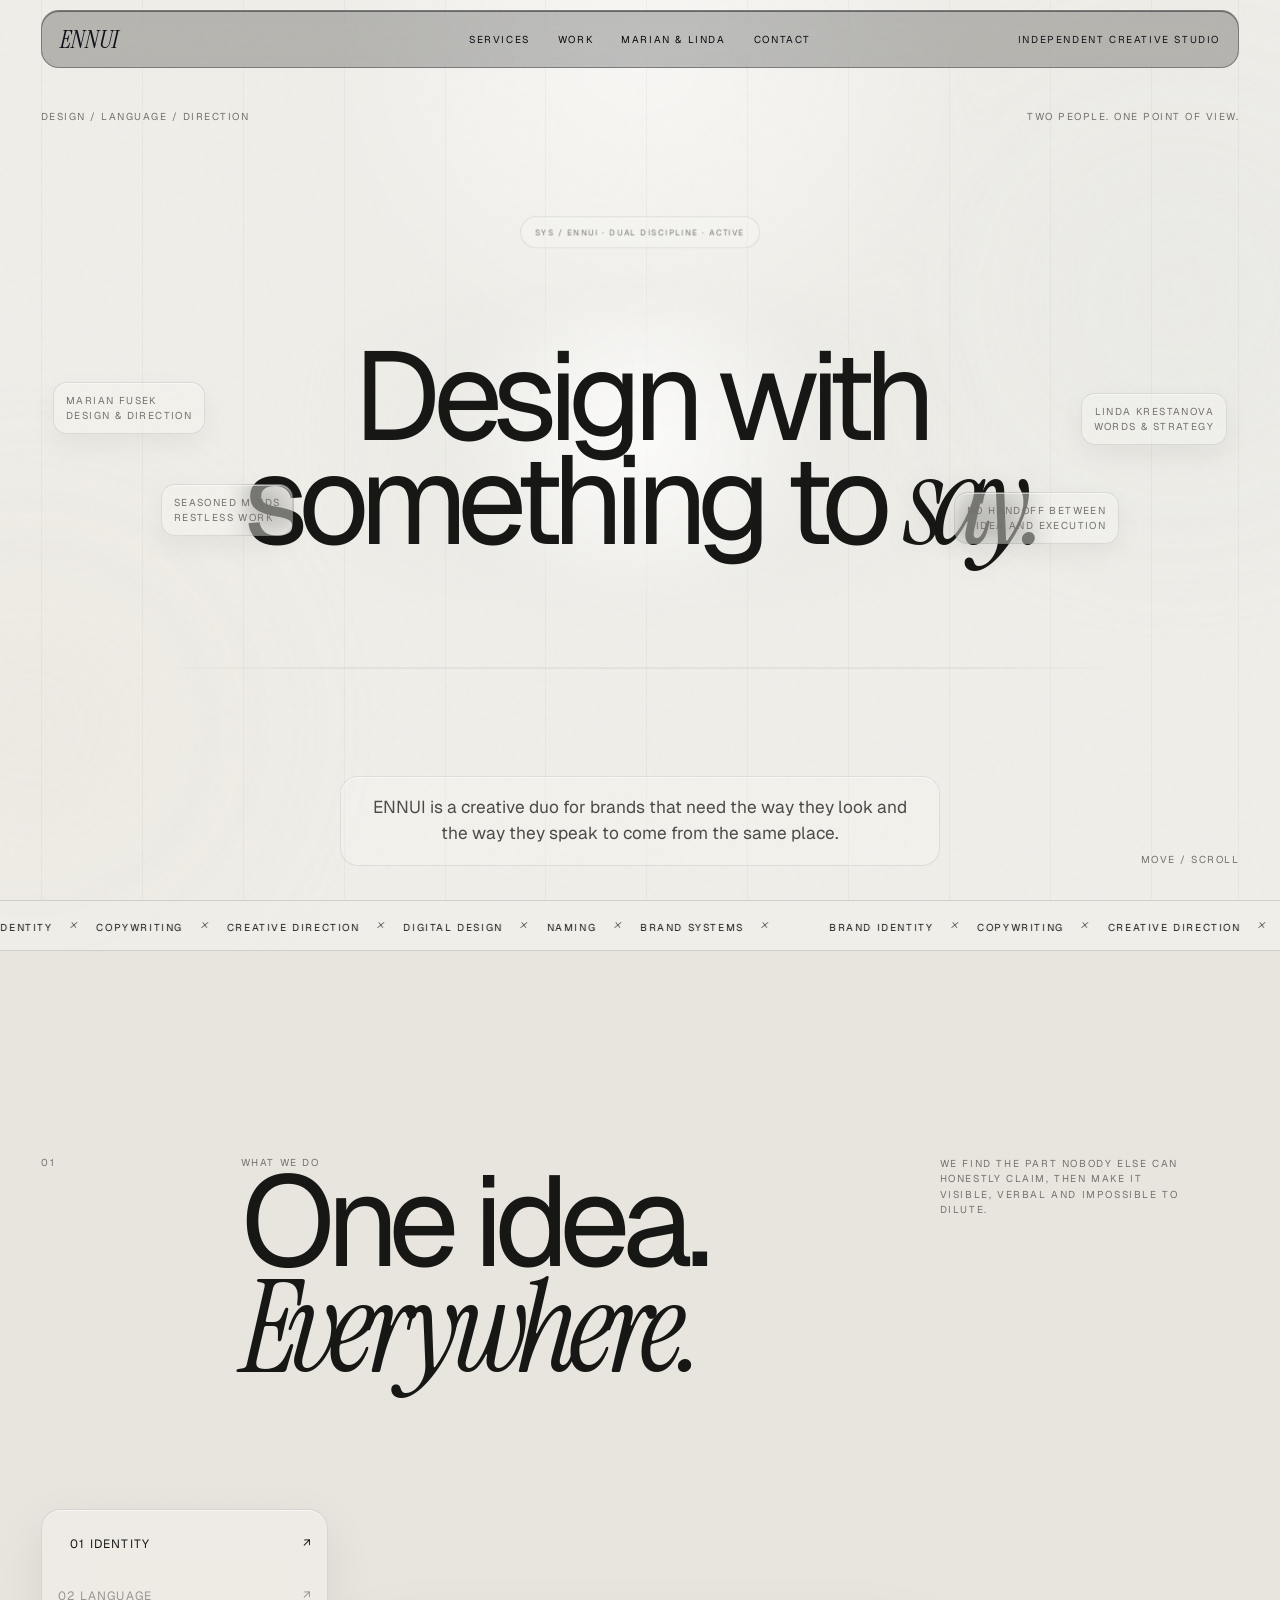
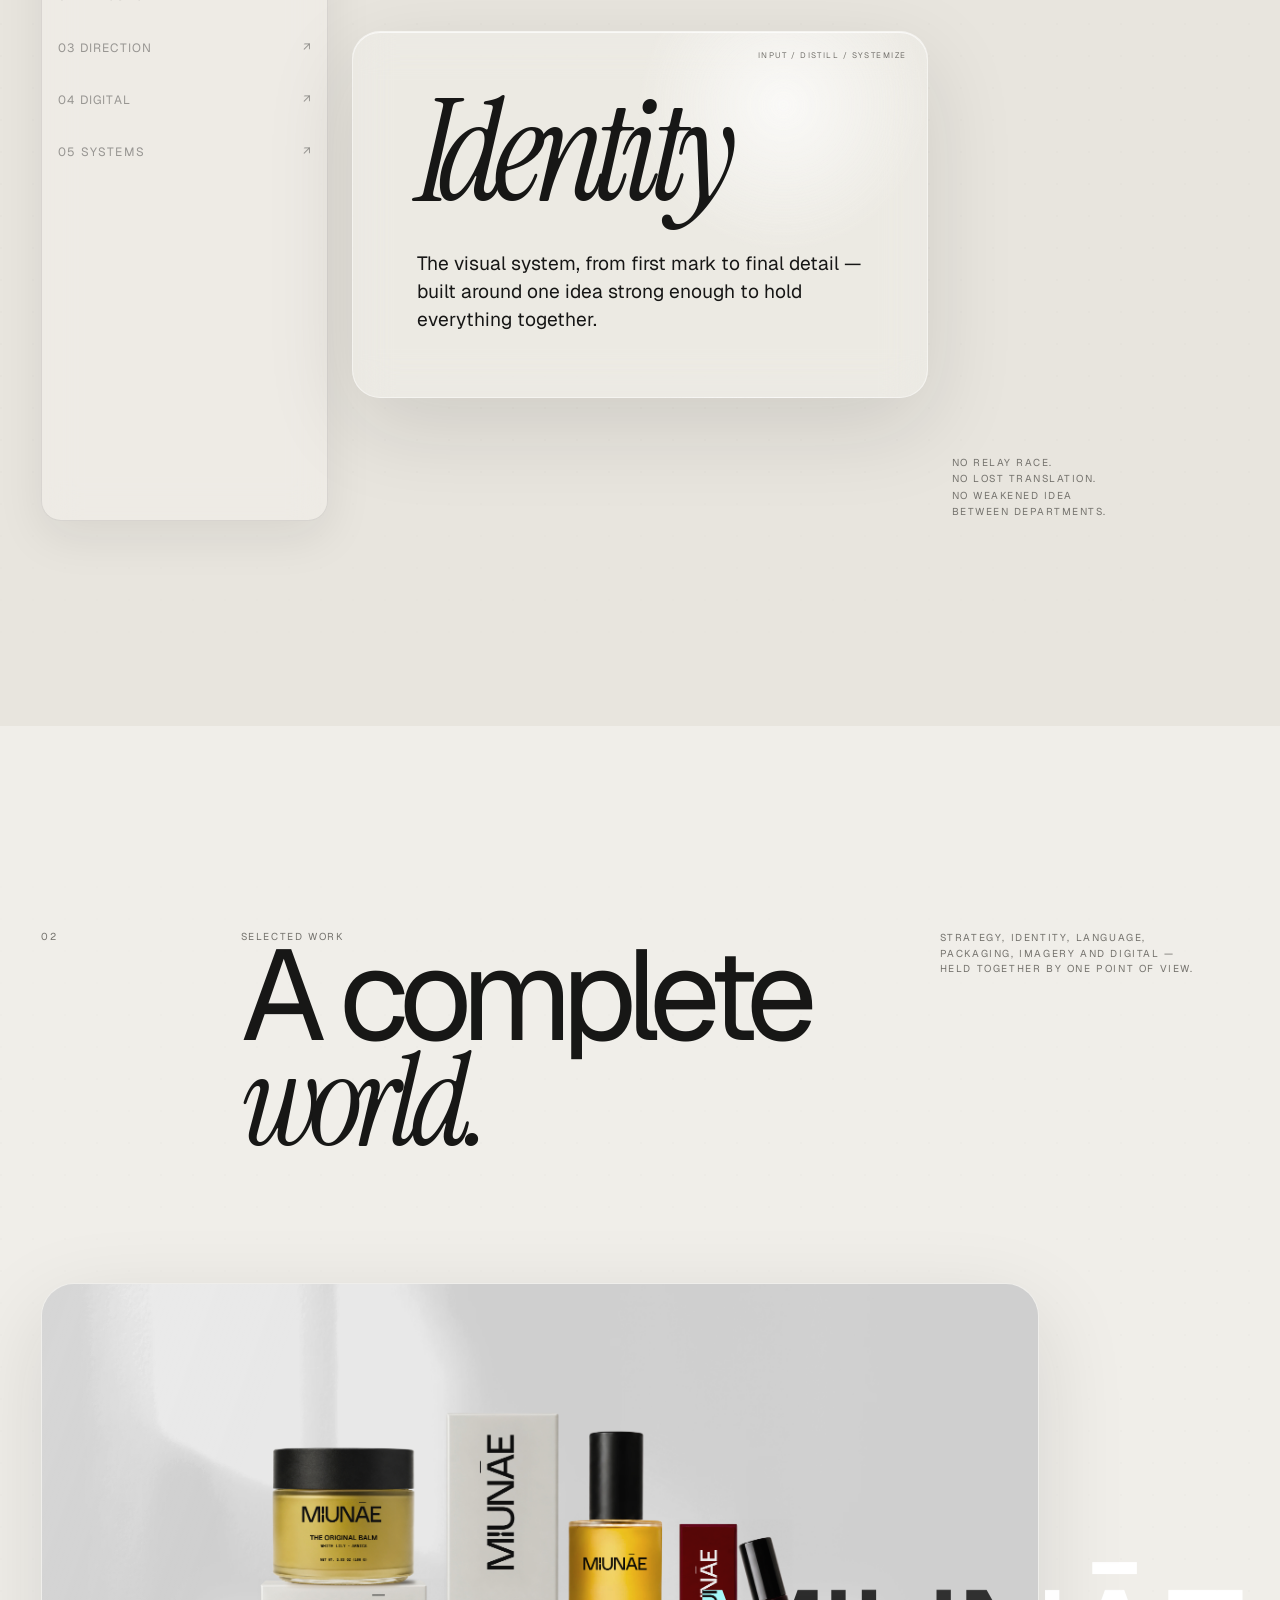
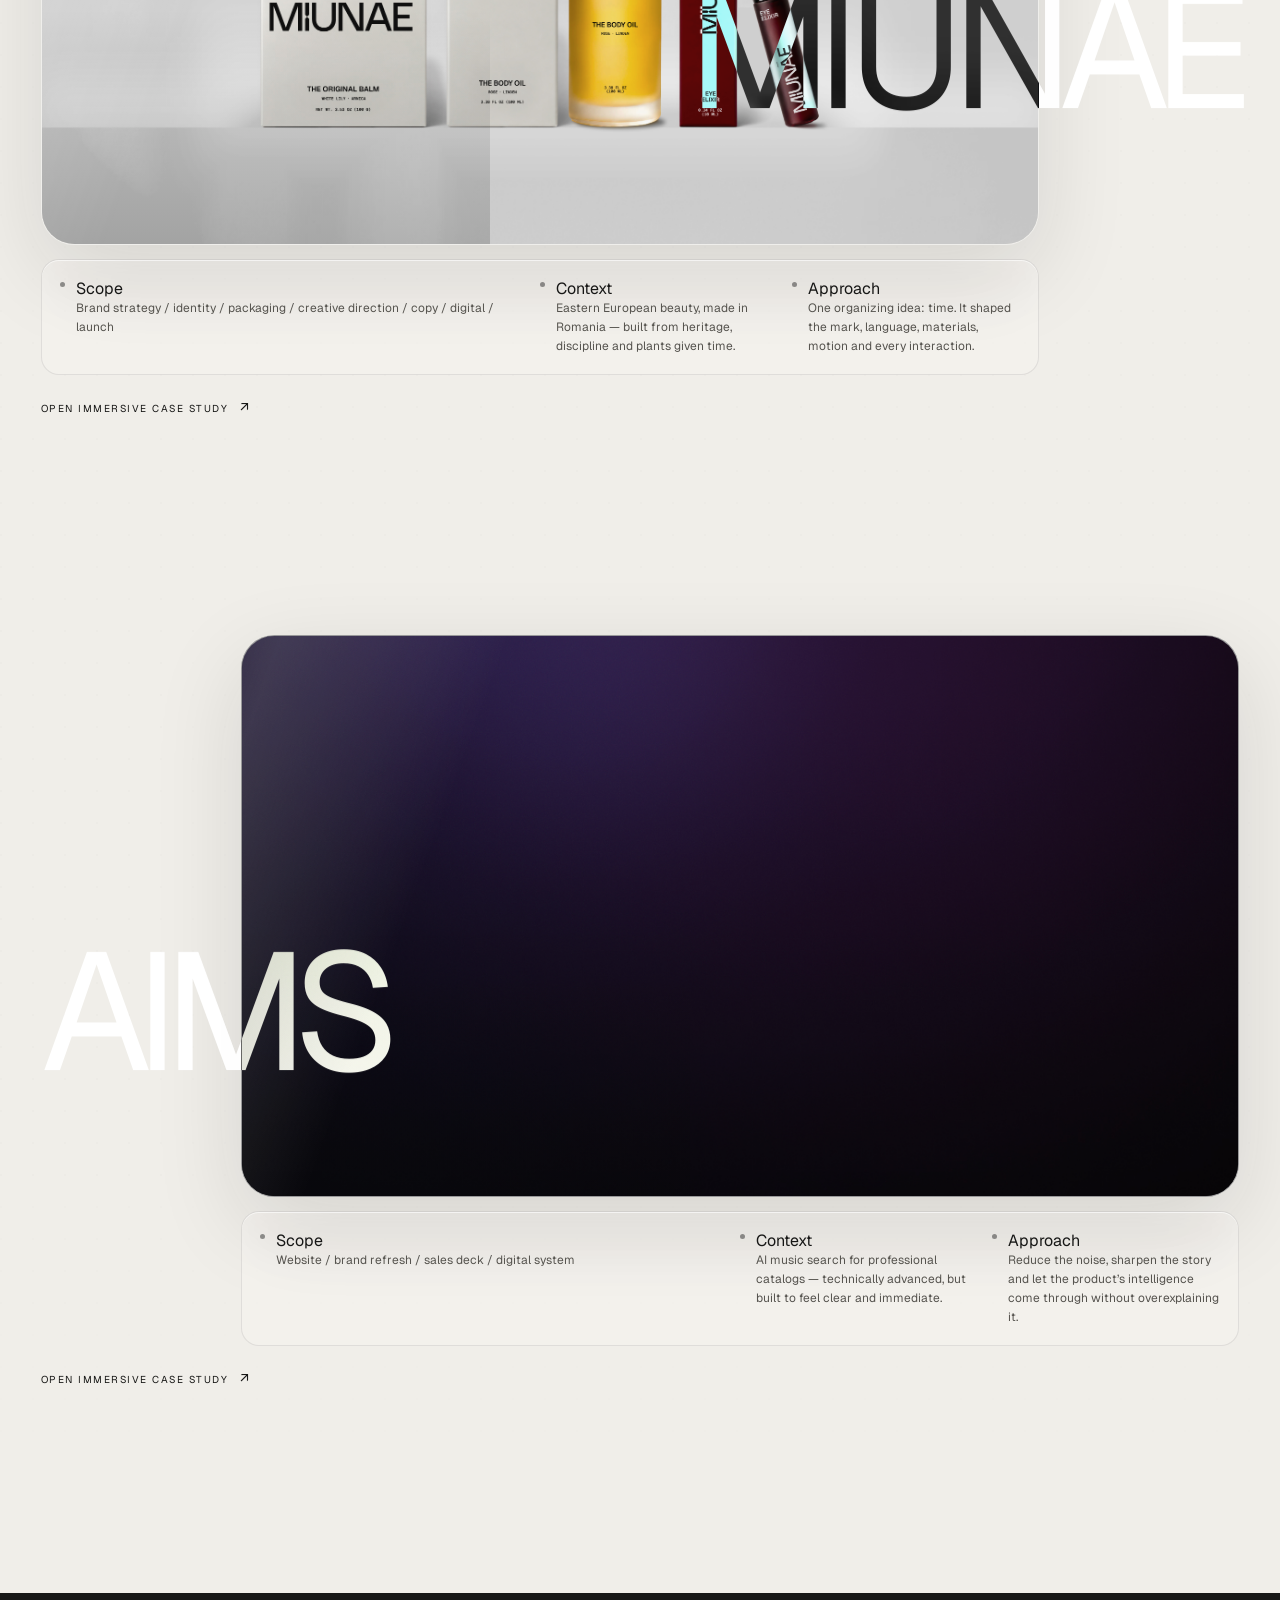
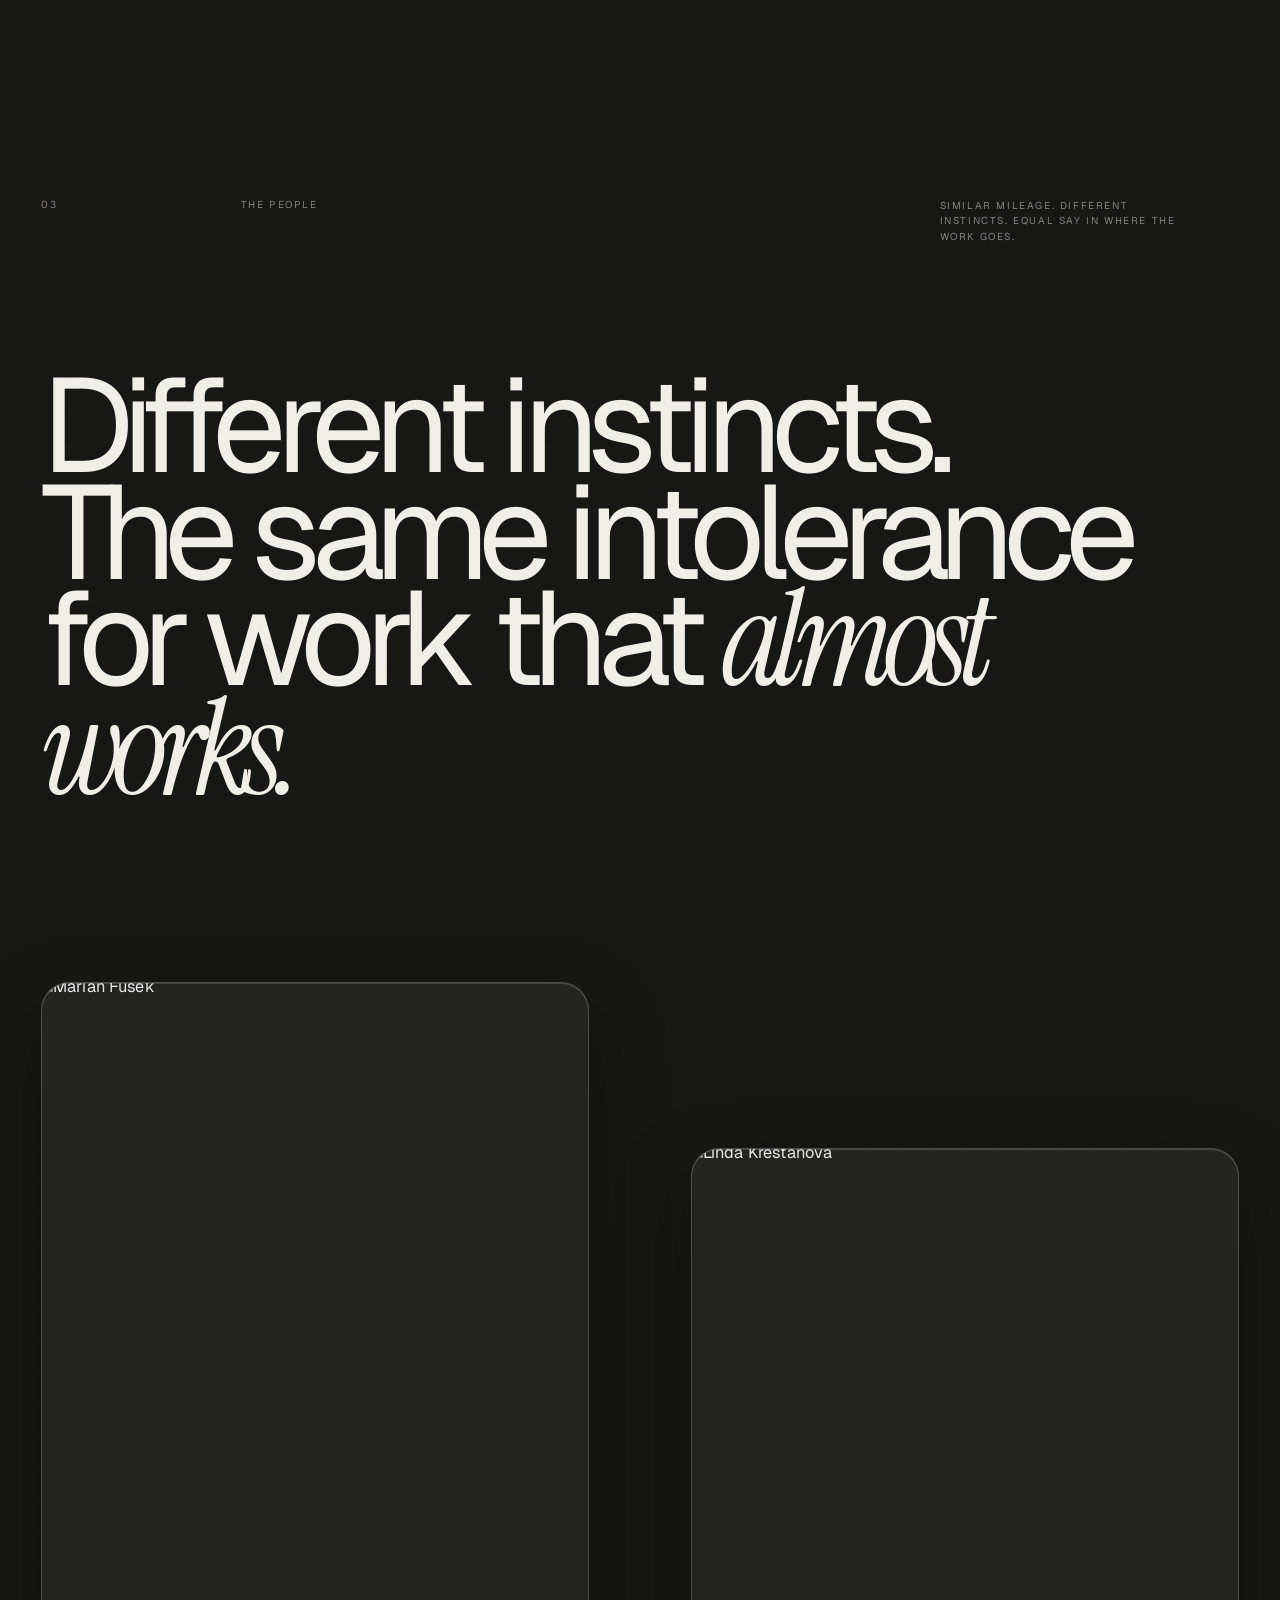
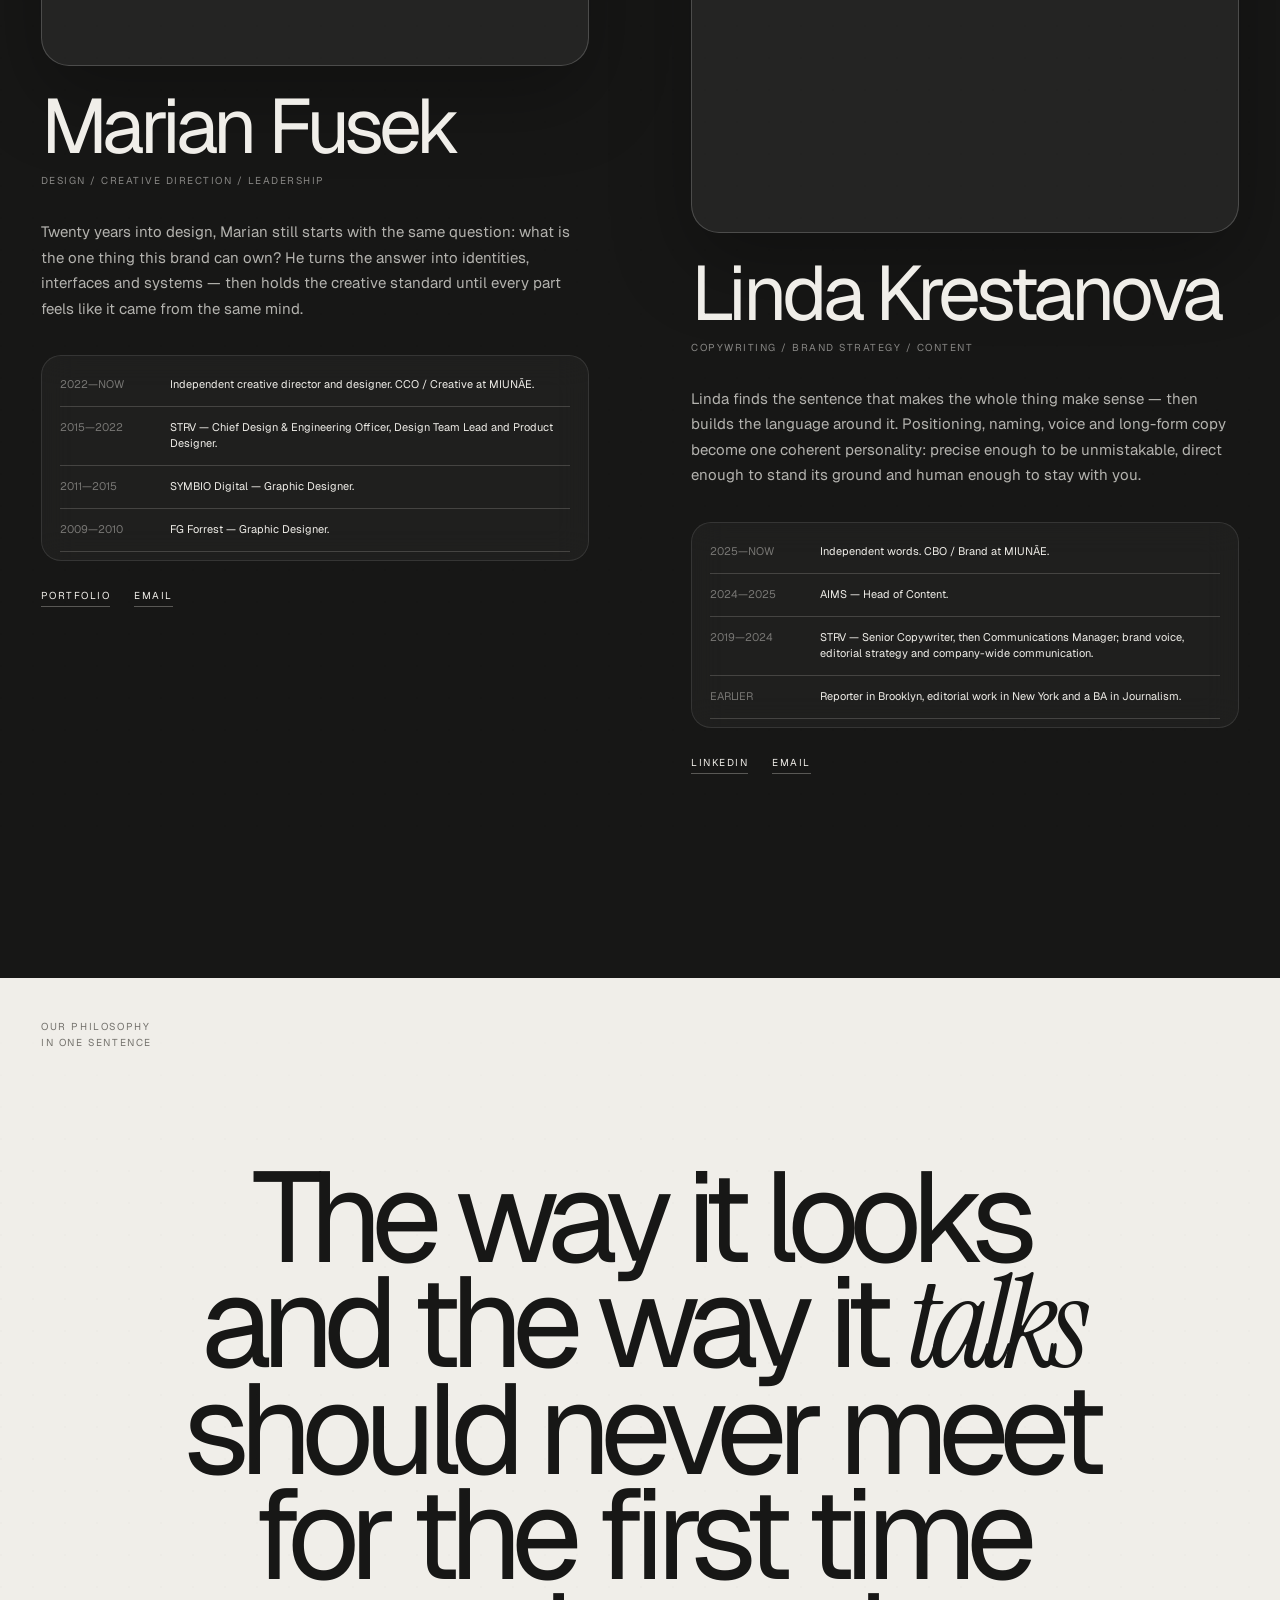
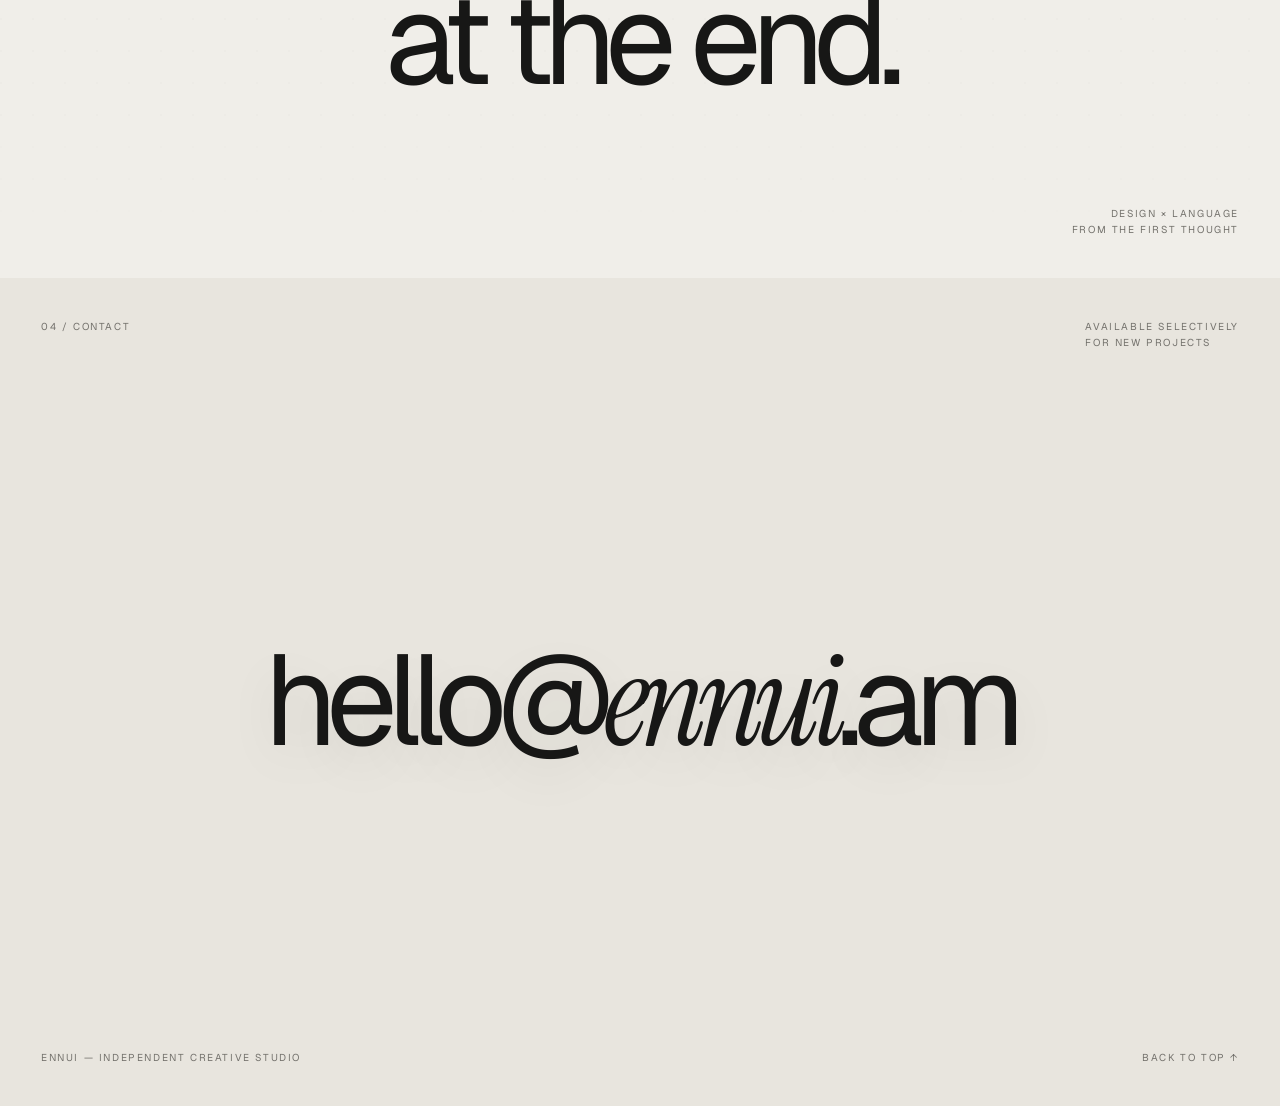
==== commit 0007fe4e: "V2" ====
--- a/index.html
+++ b/index.html
@@ -1,4 +1,5 @@
 <!DOCTYPE html>
+<!-- ENNUI V2 — biotech editorial interface -->
 <html lang="en">
 <head>
 <meta charset="UTF-8"><meta name="viewport" content="width=device-width,initial-scale=1">
@@ -133,6 +134,495 @@
   .cs-slider-head{display:block}.cs-slider-controls{margin-top:24px;justify-content:flex-end}.cs-slider-rail{grid-auto-columns:minmax(92%,1fr)}
 }
 
+
+
+/* ============================================================
+   ENNUI V2 — BIOTECH EDITORIAL INTERFACE
+   The homepage structure and copy are preserved. This layer adds
+   depth, glass, light, system metadata and premium case-study UI.
+   ============================================================ */
+:root{
+  --glass:rgba(248,247,243,.56);
+  --glass-soft:rgba(248,247,243,.30);
+  --glass-dark:rgba(13,14,13,.54);
+  --glass-line:rgba(255,255,255,.48);
+  --bio-gold:#d8d0b2;
+  --bio-cool:#cbd7d9;
+  --bio-ink:#111310;
+  --bio-shadow:0 28px 90px rgba(22,24,21,.12);
+  --bio-shadow-soft:0 16px 48px rgba(22,24,21,.08);
+}
+body:before{
+  content:"";
+  position:fixed;
+  inset:-20%;
+  z-index:0;
+  pointer-events:none;
+  background:
+    radial-gradient(circle at calc(50% + var(--mx)*18%) calc(18% + var(--my)*7%),rgba(255,255,255,.72),transparent 24%),
+    radial-gradient(circle at 80% 38%,rgba(203,215,217,.20),transparent 21%),
+    radial-gradient(circle at 16% 72%,rgba(216,208,178,.14),transparent 20%);
+  filter:blur(24px);
+  opacity:.78;
+  transition:opacity .6s ease;
+}
+body:after{
+  content:"";
+  position:fixed;
+  inset:0;
+  z-index:1;
+  pointer-events:none;
+  opacity:.18;
+  background-image:
+    linear-gradient(rgba(23,23,22,.035) 1px,transparent 1px),
+    linear-gradient(90deg,rgba(23,23,22,.035) 1px,transparent 1px);
+  background-size:96px 96px;
+  mask-image:linear-gradient(to bottom,rgba(0,0,0,.55),transparent 82%);
+}
+#grain{opacity:.025}
+.hero-cross{display:none!important}
+header{
+  top:10px;
+  left:var(--g);
+  right:var(--g);
+  width:auto;
+  height:58px;
+  padding:0 18px;
+  border:1px solid rgba(255,255,255,.35);
+  background:rgba(240,238,233,.24);
+  backdrop-filter:blur(18px) saturate(1.15);
+  -webkit-backdrop-filter:blur(18px) saturate(1.15);
+  border-radius:18px;
+  box-shadow:0 18px 48px rgba(21,22,20,.06),inset 0 1px rgba(255,255,255,.48);
+}
+.hero{padding-top:110px}
+.hero:before{
+  content:"SYS / ENNUI   ·   DUAL DISCIPLINE   ·   ACTIVE";
+  position:absolute;
+  left:50%;
+  top:50%;
+  transform:translate(-50%,calc(-50% - 17vw));
+  padding:10px 14px;
+  border:1px solid rgba(23,23,22,.10);
+  background:var(--glass-soft);
+  backdrop-filter:blur(16px);
+  -webkit-backdrop-filter:blur(16px);
+  border-radius:999px;
+  color:var(--grey);
+  font-size:8px;
+  letter-spacing:.18em;
+  white-space:nowrap;
+  box-shadow:inset 0 1px rgba(255,255,255,.55);
+}
+.hero:after{
+  content:"";
+  position:absolute;
+  left:12%;
+  right:12%;
+  top:50%;
+  height:1px;
+  background:linear-gradient(90deg,transparent,rgba(23,23,22,.10) 18%,rgba(23,23,22,.10) 82%,transparent);
+  transform:translateY(17vw);
+  pointer-events:none;
+}
+.hero-stage:before{
+  content:"";
+  position:absolute;
+  inset:-18% 8%;
+  z-index:-1;
+  border-radius:50%;
+  background:radial-gradient(circle at calc(50% + var(--mx)*10%) calc(45% + var(--my)*8%),rgba(255,255,255,.84),rgba(213,220,216,.12) 36%,transparent 66%);
+  filter:blur(18px);
+  transform:scale(calc(1 + var(--my)*.015));
+}
+.orbit{
+  padding:10px 12px;
+  border:1px solid rgba(23,23,22,.10);
+  border-radius:14px;
+  background:rgba(246,245,241,.43);
+  backdrop-filter:blur(13px);
+  -webkit-backdrop-filter:blur(13px);
+  box-shadow:inset 0 1px rgba(255,255,255,.56),0 10px 28px rgba(19,20,18,.05);
+}
+.hero-bottom p{
+  position:relative;
+  padding:18px 22px;
+  border:1px solid rgba(23,23,22,.09);
+  background:rgba(248,247,243,.34);
+  backdrop-filter:blur(14px);
+  -webkit-backdrop-filter:blur(14px);
+  border-radius:18px;
+  box-shadow:inset 0 1px rgba(255,255,255,.65);
+}
+.marquee{
+  background:rgba(240,238,233,.46);
+  backdrop-filter:blur(12px);
+  -webkit-backdrop-filter:blur(12px);
+}
+.services:before,.projects:before,.duo:before,.manifesto:before{
+  content:"";
+  position:absolute;
+  inset:0;
+  pointer-events:none;
+  background-image:radial-gradient(circle at 1px 1px,rgba(23,23,22,.12) 1px,transparent 0);
+  background-size:32px 32px;
+  opacity:.10;
+  mask-image:linear-gradient(to bottom,transparent,black 18%,black 82%,transparent);
+}
+.service-index{
+  border:1px solid rgba(23,23,22,.10);
+  border-radius:20px;
+  padding:8px 16px;
+  background:rgba(248,247,243,.34);
+  backdrop-filter:blur(18px);
+  -webkit-backdrop-filter:blur(18px);
+  box-shadow:var(--bio-shadow-soft),inset 0 1px rgba(255,255,255,.6);
+}
+.service-index button:last-child{border-bottom:0}
+.service-main{
+  position:relative;
+  border-radius:28px;
+  padding:clamp(34px,5vw,72px)!important;
+  border:1px solid rgba(255,255,255,.44);
+  background:
+    radial-gradient(circle at calc(75% + var(--mx)*8%) calc(20% + var(--my)*6%),rgba(255,255,255,.72),transparent 28%),
+    rgba(248,247,243,.28);
+  backdrop-filter:blur(20px) saturate(1.08);
+  -webkit-backdrop-filter:blur(20px) saturate(1.08);
+  box-shadow:var(--bio-shadow),inset 0 1px rgba(255,255,255,.7);
+  overflow:hidden;
+}
+.service-main:after{
+  content:"INPUT / DISTILL / SYSTEMIZE";
+  position:absolute;
+  right:20px;
+  top:18px;
+  color:var(--grey);
+  font-size:8px;
+  letter-spacing:.18em;
+}
+.project-media{
+  border-radius:clamp(20px,2.6vw,34px);
+  border:1px solid rgba(255,255,255,.58);
+  box-shadow:var(--bio-shadow),inset 0 1px rgba(255,255,255,.65);
+  transform:translateZ(0);
+}
+.project-media:before{
+  content:"";
+  position:absolute;
+  inset:0;
+  z-index:2;
+  pointer-events:none;
+  background:
+    linear-gradient(110deg,transparent 28%,rgba(255,255,255,.16) 49%,transparent 68%),
+    linear-gradient(to top,rgba(8,10,8,.18),transparent 42%);
+  transform:translateX(-55%);
+  transition:transform 1.4s var(--ease);
+}
+.project-card:hover .project-media:before{transform:translateX(48%)}
+.project-info{
+  margin-top:14px;
+  padding:18px;
+  border:1px solid rgba(23,23,22,.09);
+  border-radius:18px;
+  background:rgba(248,247,243,.34);
+  backdrop-filter:blur(16px);
+  -webkit-backdrop-filter:blur(16px);
+  box-shadow:inset 0 1px rgba(255,255,255,.58);
+}
+.project-info>div{position:relative;padding-left:16px}
+.project-info>div:before{content:"";position:absolute;left:0;top:4px;width:5px;height:5px;border-radius:50%;background:currentColor;opacity:.45}
+.person .portrait{
+  border-radius:28px;
+  border:1px solid rgba(255,255,255,.18);
+  box-shadow:0 30px 80px rgba(0,0,0,.28),inset 0 1px rgba(255,255,255,.16);
+}
+.milestones{
+  border:1px solid rgba(255,255,255,.10);
+  border-radius:20px;
+  padding:8px 18px;
+  background:rgba(255,255,255,.035);
+  backdrop-filter:blur(16px);
+  -webkit-backdrop-filter:blur(16px);
+}
+.contact-email{
+  text-shadow:0 18px 48px rgba(30,32,28,.08);
+}
+
+/* V2 overlay environment */
+.case-backdrop{background:rgba(8,10,9,.36);backdrop-filter:blur(18px) saturate(1.08);-webkit-backdrop-filter:blur(18px) saturate(1.08)}
+.case-panel{background:#e9e8e3}
+.case-viewport{background:#e9e8e3}
+.case-toolbar{
+  top:10px;
+  left:var(--g);
+  right:var(--g);
+  width:auto;
+  height:58px;
+  padding:0 16px;
+  border:1px solid rgba(255,255,255,.28);
+  border-radius:18px;
+  background:rgba(12,14,13,.28);
+  backdrop-filter:blur(20px) saturate(1.25);
+  -webkit-backdrop-filter:blur(20px) saturate(1.25);
+  box-shadow:0 20px 60px rgba(0,0,0,.16),inset 0 1px rgba(255,255,255,.22);
+}
+.case-progress{top:76px;left:calc(var(--g) + 4px);right:calc(var(--g) + 4px)}
+.cs-hero{
+  overflow:hidden;
+  background:
+    radial-gradient(circle at 76% 22%,rgba(203,215,217,.14),transparent 23%),
+    radial-gradient(circle at 26% 80%,rgba(216,208,178,.12),transparent 22%),
+    #0d0f0e;
+}
+.cs-hero:before{
+  content:"";
+  position:absolute;
+  inset:0;
+  opacity:.20;
+  background-image:
+    linear-gradient(rgba(255,255,255,.055) 1px,transparent 1px),
+    linear-gradient(90deg,rgba(255,255,255,.055) 1px,transparent 1px);
+  background-size:88px 88px;
+  mask-image:linear-gradient(to bottom,black,transparent 78%);
+}
+.cs-hero:after{
+  content:"LIVE SYSTEM / 00:01";
+  position:absolute;
+  right:var(--g);
+  top:108px;
+  padding:10px 13px;
+  border:1px solid rgba(255,255,255,.14);
+  border-radius:999px;
+  background:rgba(255,255,255,.055);
+  backdrop-filter:blur(14px);
+  -webkit-backdrop-filter:blur(14px);
+  color:rgba(255,255,255,.52);
+  font-size:8px;
+  letter-spacing:.18em;
+}
+.cs-hero>*{position:relative;z-index:1}
+.cs-brief{
+  padding:26px;
+  border:1px solid rgba(255,255,255,.13);
+  border-radius:22px;
+  background:rgba(255,255,255,.045);
+  backdrop-filter:blur(18px);
+  -webkit-backdrop-filter:blur(18px);
+  box-shadow:inset 0 1px rgba(255,255,255,.10),0 24px 60px rgba(0,0,0,.18);
+}
+.cs-media-section,.cs-slider-section,.cs-miunae-gallery,.cs-system,.cs-merch,.cs-copy-lab{
+  position:relative;
+  overflow:hidden;
+}
+.cs-media-section:before,.cs-slider-section:before,.cs-system:before,.cs-copy-lab:before{
+  content:"";
+  position:absolute;
+  inset:0;
+  pointer-events:none;
+  opacity:.12;
+  background-image:radial-gradient(circle at 1px 1px,rgba(23,23,22,.26) 1px,transparent 0);
+  background-size:28px 28px;
+  mask-image:linear-gradient(to bottom,transparent,black 18%,black 82%,transparent);
+}
+.cs-video{
+  border-radius:28px;
+  border:1px solid rgba(255,255,255,.52);
+  box-shadow:var(--bio-shadow),inset 0 1px rgba(255,255,255,.65);
+}
+.cs-video:after{
+  content:"MOTION / ATMOSPHERE / 01";
+  position:absolute;
+  left:18px;
+  bottom:18px;
+  padding:10px 12px;
+  border:1px solid rgba(255,255,255,.24);
+  border-radius:999px;
+  color:#fff;
+  background:rgba(10,12,10,.28);
+  backdrop-filter:blur(14px);
+  -webkit-backdrop-filter:blur(14px);
+  font-size:8px;
+  letter-spacing:.18em;
+  pointer-events:none;
+}
+.cs-video{position:relative}
+.cs-miunae-gallery figure,.cs-merch figure{
+  border-radius:22px;
+  border:1px solid rgba(255,255,255,.54);
+  box-shadow:var(--bio-shadow-soft),inset 0 1px rgba(255,255,255,.60);
+}
+.cs-system-grid{
+  border:1px solid rgba(23,23,22,.09);
+  border-radius:24px;
+  padding:10px 20px;
+  background:rgba(248,247,243,.36);
+  backdrop-filter:blur(18px);
+  -webkit-backdrop-filter:blur(18px);
+  box-shadow:inset 0 1px rgba(255,255,255,.58);
+}
+.cs-voice{
+  background:
+    radial-gradient(circle at 78% 30%,rgba(216,208,178,.12),transparent 26%),
+    #0d0f0e;
+}
+
+/* Copy strategy laboratory */
+.cs-copy-lab{
+  padding:clamp(100px,13vw,180px) var(--g);
+  background:
+    radial-gradient(circle at 84% 12%,rgba(203,215,217,.28),transparent 24%),
+    radial-gradient(circle at 12% 78%,rgba(216,208,178,.22),transparent 20%),
+    #e9e8e3;
+}
+.cs-copy-intro{
+  display:grid;
+  grid-template-columns:2fr 6fr 4fr;
+  gap:24px;
+  align-items:start;
+  margin-bottom:clamp(58px,8vw,112px);
+  position:relative;
+  z-index:1;
+}
+.cs-copy-intro h3{
+  font-size:clamp(54px,8.6vw,128px);
+  line-height:.80;
+  letter-spacing:-.075em;
+  font-weight:400;
+}
+.cs-copy-intro h3 em{font-family:var(--serif);font-style:italic;font-weight:400}
+.cs-copy-intro>p{font-size:15px;line-height:1.72;color:var(--grey)}
+.cs-copy-grid{
+  position:relative;
+  z-index:1;
+  display:grid;
+  grid-template-columns:repeat(12,1fr);
+  gap:18px;
+}
+.copy-unit{
+  grid-column:span 4;
+  min-height:280px;
+  padding:24px;
+  border:1px solid rgba(255,255,255,.58);
+  border-radius:24px;
+  background:linear-gradient(145deg,rgba(255,255,255,.52),rgba(255,255,255,.20));
+  backdrop-filter:blur(22px) saturate(1.15);
+  -webkit-backdrop-filter:blur(22px) saturate(1.15);
+  box-shadow:var(--bio-shadow-soft),inset 0 1px rgba(255,255,255,.72);
+  transition:transform .55s var(--ease),box-shadow .55s var(--ease),background .55s var(--ease);
+}
+.copy-unit:hover{
+  transform:translateY(-8px);
+  box-shadow:0 30px 80px rgba(22,24,21,.15),inset 0 1px rgba(255,255,255,.82);
+  background:linear-gradient(145deg,rgba(255,255,255,.66),rgba(255,255,255,.26));
+}
+.copy-unit.wide{grid-column:span 8}
+.copy-unit.dark{
+  color:var(--paper);
+  background:linear-gradient(145deg,rgba(18,20,18,.88),rgba(18,20,18,.72));
+  border-color:rgba(255,255,255,.14);
+  box-shadow:0 28px 80px rgba(0,0,0,.20),inset 0 1px rgba(255,255,255,.10);
+}
+.copy-unit .unit-no{display:flex;justify-content:space-between;gap:16px;font-size:9px;text-transform:uppercase;letter-spacing:.16em;color:var(--grey);margin-bottom:42px}
+.copy-unit.dark .unit-no{color:rgba(240,238,233,.46)}
+.copy-unit h4{font-size:clamp(25px,2.4vw,38px);line-height:.98;letter-spacing:-.04em;font-weight:400;margin-bottom:18px}
+.copy-unit h4 em{font-family:var(--serif);font-style:italic}
+.copy-unit p,.copy-unit li{font-size:13px;line-height:1.66;color:var(--grey)}
+.copy-unit.dark p,.copy-unit.dark li{color:rgba(240,238,233,.68)}
+.copy-unit ul{list-style:none;display:grid;gap:10px}
+.copy-unit li{padding-top:10px;border-top:1px solid rgba(23,23,22,.09)}
+.copy-unit.dark li{border-top-color:rgba(255,255,255,.10)}
+.copy-lines{display:grid;gap:12px;margin-top:24px}
+.copy-line{
+  padding:15px 16px;
+  border:1px solid rgba(23,23,22,.09);
+  border-radius:14px;
+  background:rgba(255,255,255,.34);
+  font-size:clamp(17px,1.8vw,26px);
+  line-height:1.12;
+  letter-spacing:-.025em;
+}
+.copy-unit.dark .copy-line{border-color:rgba(255,255,255,.10);background:rgba(255,255,255,.04)}
+.copy-scale{display:grid;grid-template-columns:repeat(4,1fr);gap:10px;margin-top:24px}
+.copy-scale span{padding:12px 10px;border:1px solid rgba(23,23,22,.09);border-radius:12px;font-size:9px;letter-spacing:.12em;text-transform:uppercase;text-align:center}
+
+/* Draggable, momentum-based galleries */
+.cs-slider-section{
+  background:
+    radial-gradient(circle at 82% 18%,rgba(203,215,217,.19),transparent 23%),
+    var(--paper);
+}
+.cs-slider-section.socials{
+  background:
+    radial-gradient(circle at 16% 24%,rgba(216,208,178,.20),transparent 22%),
+    var(--paper2);
+}
+.cs-slider-head{
+  position:relative;
+  z-index:2;
+  padding:22px;
+  border:1px solid rgba(255,255,255,.55);
+  border-radius:22px;
+  background:rgba(248,247,243,.38);
+  backdrop-filter:blur(18px);
+  -webkit-backdrop-filter:blur(18px);
+  box-shadow:inset 0 1px rgba(255,255,255,.65),var(--bio-shadow-soft);
+}
+.cs-slider-controls button{border-radius:50%;background:rgba(255,255,255,.28);backdrop-filter:blur(12px);-webkit-backdrop-filter:blur(12px)}
+.cs-slider-rail{
+  position:relative;
+  z-index:2;
+  cursor:grab;
+  touch-action:pan-y;
+  user-select:none;
+  -webkit-user-select:none;
+  overscroll-behavior-inline:contain;
+  scroll-behavior:smooth;
+}
+.cs-slider-rail.is-dragging{
+  cursor:grabbing;
+  scroll-snap-type:none;
+  scroll-behavior:auto;
+}
+.cs-slider-rail img{pointer-events:none;-webkit-user-drag:none;user-select:none}
+.cs-aims-slide,.cs-social-slide{
+  border-radius:24px;
+  border:1px solid rgba(255,255,255,.44);
+  box-shadow:0 28px 80px rgba(12,10,20,.15),inset 0 1px rgba(255,255,255,.38);
+}
+.cs-aims-slide:after,.cs-social-slide:after{
+  content:"DRAG / EXPLORE";
+  position:absolute;
+  right:16px;
+  bottom:16px;
+  padding:9px 11px;
+  border-radius:999px;
+  border:1px solid rgba(255,255,255,.20);
+  background:rgba(8,10,9,.25);
+  backdrop-filter:blur(12px);
+  -webkit-backdrop-filter:blur(12px);
+  color:#fff;
+  font-size:8px;
+  letter-spacing:.16em;
+  pointer-events:none;
+}
+
+@media(max-width:900px){
+  header{left:12px;right:12px}
+  .hero:before{display:none}
+  .orbit{padding:8px 9px}
+  .cs-copy-intro{grid-template-columns:1fr}
+  .copy-unit,.copy-unit.wide{grid-column:1/-1;min-height:0}
+  .copy-scale{grid-template-columns:1fr 1fr}
+  .case-toolbar{left:12px;right:12px}
+}
+@media(max-width:620px){
+  .project-info{padding:14px}
+  .cs-slider-head{padding:16px}
+  .cs-copy-lab{padding-left:18px;padding-right:18px}
+  .copy-unit{padding:20px}
+}
+
 </style>
 </head><body id="top">
 <div id="grain"></div><div id="cursor"></div><div class="cursor-label" id="cursorLabel"></div><div class="grid" aria-hidden="true"><i></i><i></i><i></i><i></i><i></i><i></i><i></i><i></i><i></i><i></i><i></i><i></i></div>
@@ -192,6 +682,23 @@
 
         <section class="cs-system"><div class="cs-system-head"><div class="cs-label">The system</div><h3>One truth.<br><em>Many forms.</em></h3><p>The work needed range without losing its center. Every decision came back to time, potency, tactility and the confidence of Eastern European beauty.</p></div><div class="cs-system-grid"><article class="cs-system-item"><h4>Identity</h4><p>An hourglass lives inside the wordmark — not as decoration, but as the core idea made visible.</p></article><article class="cs-system-item"><h4>Packaging</h4><p>Frosted glass, deep botanical color and exact typography make the products feel collected rather than manufactured.</p></article><article class="cs-system-item"><h4>Language</h4><p>Direct, intelligent and emotionally specific. No soft-focus beauty filler.</p></article><article class="cs-system-item"><h4>Imagery</h4><p>Clean architecture meets overgrown nature. Hard light, true color, soil, petals and living material.</p></article><article class="cs-system-item"><h4>Digital</h4><p>The website behaves like the brand speaks: confident, tactile and layered.</p></article><article class="cs-system-item"><h4>Launch</h4><p>Social, films, product pages, print and education arrived from one shared point of view.</p></article></div></section>
 
+
+        <section class="cs-copy-lab miunae-copy-lab">
+          <div class="cs-copy-intro">
+            <span class="cs-label">Language system / Linda</span>
+            <h3>Copy as<br><em>brand behavior.</em></h3>
+            <p>The voice was not written after the identity. It was developed beside it — using the same tension between precision and instinct, luxury and bluntness, heritage and the present.</p>
+          </div>
+          <div class="cs-copy-grid">
+            <article class="copy-unit"><div class="unit-no"><span>01 / The tension</span><span>Foundation</span></div><h4>Natural, never <em>nostalgic.</em></h4><p>The formulas come from Romanian knowledge and living material, but the language never performs folklore. Heritage is the source of authority, not a costume.</p></article>
+            <article class="copy-unit"><div class="unit-no"><span>02 / The voice</span><span>Personality</span></div><h4>Direct. Intelligent.<br><em>Sensory.</em></h4><p>Confident enough to be blunt, informed enough to earn its claims and emotional enough to make texture, ritual and time feel immediate.</p></article>
+            <article class="copy-unit dark"><div class="unit-no"><span>03 / Refusals</span><span>Guardrails</span></div><h4>What the brand<br>would <em>never say.</em></h4><ul><li>Generic wellness language</li><li>Borrowed mysticism</li><li>Soft-focus beauty filler</li><li>Science used as theater</li></ul></article>
+            <article class="copy-unit wide"><div class="unit-no"><span>04 / Language principles</span><span>System</span></div><h4>Every line has<br><em>a job.</em></h4><ul><li>Say the actual thing before decorating it.</li><li>Let imagery carry poetry; let copy carry meaning.</li><li>Use short sentences when confidence matters.</li><li>Make education feel like part of the brand, not a disclaimer beneath it.</li></ul></article>
+            <article class="copy-unit dark"><div class="unit-no"><span>05 / Selected lines</span><span>Specimens</span></div><h4>The voice,<br><em>in use.</em></h4><div class="copy-lines"><div class="copy-line">100% natural. No water. Layered and alive.</div><div class="copy-line">Respectfully, right on time.</div><div class="copy-line">Time given. Time honored. Time refined.</div></div></article>
+            <article class="copy-unit wide"><div class="unit-no"><span>06 / How it scales</span><span>Application</span></div><h4>One personality.<br><em>Different pressures.</em></h4><p>The same voice becomes concise on packaging, explanatory on product pages, conversational on social and emotionally exact in campaigns — without turning into four different brands.</p><div class="copy-scale"><span>Packaging</span><span>Digital</span><span>Social</span><span>Education</span></div></article>
+          </div>
+        </section>
+
         <section class="cs-voice"><div class="cs-voice-grid"><h3>Words with<br><em>a spine.</em></h3><div class="cs-voice-copy"><blockquote>“You’re gonna wanna feel this.”</blockquote><p>Linda built a voice that carries Nadine’s energy without turning it into theater: blunt where beauty copy is usually vague, sensory without becoming ornamental and informed without sounding clinical. Marian built the visual world to hold the same tension — elegant, exact and slightly feral.</p></div></div></section>
         <footer class="cs-exit"><span class="cs-label">End of case study / MIUNĀE</span><button type="button" data-case-close data-hover="CLOSE">Return to ENNUI <i>×</i></button></footer>
       </article>
@@ -226,7 +733,7 @@
 
         <section class="cs-slider-section" data-slider-block>
           <div class="cs-slider-head"><div><span class="cs-label">Website / 01—07</span><h3>Product story,<br><em>one frame at a time.</em></h3></div><div class="cs-slider-controls"><button type="button" data-slider-prev data-hover="PREV" aria-label="Previous AIMS website slide">←</button><span>Drag or use arrows</span><button type="button" data-slider-next data-hover="NEXT" aria-label="Next AIMS website slide">→</button></div></div>
-          <div class="cs-slider-rail" data-slider>
+          <div class="cs-slider-rail" data-slider data-hover="DRAG" aria-label="Draggable horizontal gallery">
             <figure class="cs-aims-slide"><div class="cs-aims-bg"></div><img src="/media/projects/aims/images/slide-02/01-hp.jpg" alt="AIMS homepage" loading="lazy"></figure>
             <figure class="cs-aims-slide"><div class="cs-aims-bg"></div><img src="/media/projects/aims/images/slide-02/02-products.jpg" alt="AIMS products page" loading="lazy"></figure>
             <figure class="cs-aims-slide"><div class="cs-aims-bg"></div><img src="/media/projects/aims/images/slide-02/03-usecases.jpg" alt="AIMS use cases page" loading="lazy"></figure>
@@ -239,10 +746,27 @@
 
         <section class="cs-slider-section socials" data-slider-block>
           <div class="cs-slider-head"><div><span class="cs-label">Social system / 01—03</span><h3>The same logic,<br><em>outside the site.</em></h3></div><div class="cs-slider-controls"><button type="button" data-slider-prev data-hover="PREV" aria-label="Previous AIMS social slide">←</button><span>Drag or use arrows</span><button type="button" data-slider-next data-hover="NEXT" aria-label="Next AIMS social slide">→</button></div></div>
-          <div class="cs-slider-rail" data-slider>
+          <div class="cs-slider-rail" data-slider data-hover="DRAG" aria-label="Draggable horizontal gallery">
             <figure class="cs-social-slide"><img src="/media/projects/aims/images/slide-03/03-aims-socials-1.jpg" alt="AIMS social design 1" loading="lazy"></figure>
             <figure class="cs-social-slide"><img src="/media/projects/aims/images/slide-03/03-aims-socials-2.jpg" alt="AIMS social design 2" loading="lazy"></figure>
             <figure class="cs-social-slide"><img src="/media/projects/aims/images/slide-03/03-aims-socials-3.jpg" alt="AIMS social design 3" loading="lazy"></figure>
+          </div>
+        </section>
+
+
+        <section class="cs-copy-lab aims-copy-lab">
+          <div class="cs-copy-intro">
+            <span class="cs-label">Language system / Linda</span>
+            <h3>Technical depth,<br><em>human speed.</em></h3>
+            <p>AIMS needed to sound as intelligent as the product without asking the audience to decode the intelligence first. The message architecture leads with use, then reveals complexity only when it becomes useful.</p>
+          </div>
+          <div class="cs-copy-grid">
+            <article class="copy-unit"><div class="unit-no"><span>01 / The tension</span><span>Foundation</span></div><h4>Advanced technology.<br><em>Immediate value.</em></h4><p>The product is sophisticated. The language should not make the user work to prove it. Complexity lives under the surface; utility arrives first.</p></article>
+            <article class="copy-unit"><div class="unit-no"><span>02 / The voice</span><span>Personality</span></div><h4>Informed, calm<br>and <em>decisive.</em></h4><p>No breathless AI language. No future-tense promises. The voice explains what the product lets people do now, with specificity and control.</p></article>
+            <article class="copy-unit dark"><div class="unit-no"><span>03 / Refusals</span><span>Guardrails</span></div><h4>What stayed<br><em>out.</em></h4><ul><li>AI hype and vague superlatives</li><li>Technical theater</li><li>Long explanations before the benefit</li><li>Category language that could belong to any platform</li></ul></article>
+            <article class="copy-unit wide"><div class="unit-no"><span>04 / Message architecture</span><span>System</span></div><h4>One question<br><em>per frame.</em></h4><ul><li>Lead with the task the user is trying to complete.</li><li>Move from outcome to method, never the reverse.</li><li>Use concrete verbs and visible examples.</li><li>Let interface and language share the explanatory load.</li></ul></article>
+            <article class="copy-unit dark"><div class="unit-no"><span>05 / Working language</span><span>Specimens</span></div><h4>Fast to read.<br><em>Hard to misread.</em></h4><div class="copy-lines"><div class="copy-line">Find the right track faster.</div><div class="copy-line">Search by what the music feels like.</div><div class="copy-line">Less browsing. Better matches.</div></div></article>
+            <article class="copy-unit wide"><div class="unit-no"><span>06 / How it scales</span><span>Application</span></div><h4>A single logic<br><em>across the funnel.</em></h4><p>The homepage establishes the promise, product pages prove it, use cases make it concrete and social content reduces the system into fast, repeatable ideas.</p><div class="copy-scale"><span>Homepage</span><span>Product</span><span>Use cases</span><span>Social</span></div></article>
           </div>
         </section>
 
@@ -255,7 +779,7 @@
 
 <script>
 (()=>{const reduced=matchMedia('(prefers-reduced-motion:reduce)').matches;const pre=document.getElementById('preloader'),words=[...document.querySelectorAll('.preword')];if(reduced)pre.classList.add('done');else{let i=0;const run=()=>{words.forEach(w=>w.classList.remove('show'));if(i<words.length){words[i++].classList.add('show');setTimeout(run,i===words.length?760:520)}else pre.classList.add('done')};setTimeout(run,180)}
-const cursor=document.getElementById('cursor'),label=document.getElementById('cursorLabel');if(matchMedia('(pointer:fine)').matches){addEventListener('mousemove',e=>{cursor.style.left=e.clientX+'px';cursor.style.top=e.clientY+'px';label.style.left=e.clientX+16+'px';label.style.top=e.clientY+14+'px';cursor.classList.add('on');const x=(e.clientX/innerWidth-.5)*2,y=(e.clientY/innerHeight-.5)*2;document.documentElement.style.setProperty('--mx',x);document.documentElement.style.setProperty('--my',y)});document.addEventListener('mouseover',e=>{const t=e.target.closest('[data-hover],a,button');if(!t)return;cursor.classList.add('link');label.textContent=t.dataset.hover||'OPEN';label.classList.add('on')});document.addEventListener('mouseout',e=>{if(e.target.closest('[data-hover],a,button')){cursor.classList.remove('link');label.classList.remove('on')}})}
+const cursor=document.getElementById('cursor'),label=document.getElementById('cursorLabel');if(matchMedia('(pointer:fine)').matches){addEventListener('mousemove',e=>{cursor.style.left=e.clientX+'px';cursor.style.top=e.clientY+'px';label.style.left=e.clientX+14+'px';label.style.top=e.clientY+12+'px';cursor.classList.add('on');const x=(e.clientX/innerWidth-.5)*2,y=(e.clientY/innerHeight-.5)*2;document.documentElement.style.setProperty('--mx',x);document.documentElement.style.setProperty('--my',y)});document.addEventListener('mouseover',e=>{const t=e.target.closest('[data-hover],a,button');if(!t)return;cursor.classList.add('link');label.textContent=t.dataset.hover||'OPEN';label.classList.add('on')});document.addEventListener('mouseout',e=>{if(e.target.closest('[data-hover],a,button')){cursor.classList.remove('link');label.classList.remove('on')}})}
 const obs=new IntersectionObserver(es=>es.forEach(e=>{if(e.isIntersecting){e.target.classList.add('in');obs.unobserve(e.target)}}),{threshold:.12,rootMargin:'0px 0px -6%'});document.querySelectorAll('.reveal').forEach(el=>obs.observe(el));let last=0;const header=document.getElementById('header');addEventListener('scroll',()=>{const y=scrollY;header.classList.toggle('hide',y>last&&y>180);last=y},{passive:true});
 const buttons=[...document.querySelectorAll('#serviceIndex button')],word=document.getElementById('serviceWord'),copy=document.getElementById('serviceCopy');buttons.forEach(btn=>btn.addEventListener('mouseenter',()=>{if(btn.classList.contains('active'))return;buttons.forEach(b=>b.classList.remove('active'));btn.classList.add('active');word.classList.add('swap');setTimeout(()=>{word.innerHTML='<em>'+btn.dataset.word+'</em>';copy.textContent=btn.dataset.copy;word.classList.remove('swap')},180)}));
 const track=document.getElementById('marqueeTrack'),group=track.querySelector('.marquee-group');while(track.scrollWidth<innerWidth*3&&track.children.length<10)track.appendChild(group.cloneNode(true));let pos=0,lastT=performance.now();function marquee(t){const dt=Math.min(40,t-lastT);lastT=t;pos-=dt*.045;const w=group.offsetWidth||1;if(-pos>=w)pos+=w;track.style.transform=`translate3d(${pos}px,0,0)`;requestAnimationFrame(marquee)}if(!reduced)requestAnimationFrame(marquee);
@@ -272,7 +796,62 @@
 function requestCaseClose(){if(!activeCase)return;const name=activeCase.dataset.case,owns=history.state&&history.state.ennuiCase===name;closeCase(activeCase,true);if(owns)history.back();else if(location.hash==='#'+name)history.replaceState(history.state,'',location.pathname+location.search)}
 document.querySelectorAll('[data-case-open]').forEach(trigger=>trigger.addEventListener('click',e=>{e.preventDefault();openCase(trigger.dataset.caseOpen,trigger,true)}));
 caseOverlays.forEach(overlay=>{overlay.querySelectorAll('[data-case-close]').forEach(btn=>btn.addEventListener('click',requestCaseClose));const viewport=overlay.querySelector('.case-viewport');viewport.addEventListener('scroll',()=>{const max=viewport.scrollHeight-viewport.clientHeight;overlay.style.setProperty('--case-progress',max?viewport.scrollTop/max:0)},{passive:true})});
-document.querySelectorAll('[data-slider-block]').forEach(block=>{const rail=block.querySelector('[data-slider]'),prev=block.querySelector('[data-slider-prev]'),next=block.querySelector('[data-slider-next]');if(!rail)return;const step=()=>Math.max(rail.clientWidth*.84,280);prev&&prev.addEventListener('click',()=>rail.scrollBy({left:-step(),behavior:reduced?'auto':'smooth'}));next&&next.addEventListener('click',()=>rail.scrollBy({left:step(),behavior:reduced?'auto':'smooth'}))});
+document.querySelectorAll('[data-slider-block]').forEach(block=>{
+  const rail=block.querySelector('[data-slider]'),prev=block.querySelector('[data-slider-prev]'),next=block.querySelector('[data-slider-next]');
+  if(!rail)return;
+  rail.querySelectorAll('img').forEach(img=>{img.draggable=false});
+  const step=()=>Math.max(rail.clientWidth*.84,280);
+  const go=dir=>rail.scrollBy({left:dir*step(),behavior:reduced?'auto':'smooth'});
+  prev&&prev.addEventListener('click',()=>go(-1));
+  next&&next.addEventListener('click',()=>go(1));
+
+  let down=false,dragging=false,startX=0,startY=0,startScroll=0,lastX=0,lastTime=0,velocity=0,raf=0;
+  const stopMomentum=()=>{if(raf){cancelAnimationFrame(raf);raf=0}};
+  const nearestSnap=()=>{
+    const cards=[...rail.children];
+    if(!cards.length)return;
+    let target=cards[0].offsetLeft,best=Infinity;
+    cards.forEach(card=>{const d=Math.abs(card.offsetLeft-rail.scrollLeft);if(d<best){best=d;target=card.offsetLeft}});
+    rail.scrollTo({left:target,behavior:reduced?'auto':'smooth'});
+  };
+  const momentum=()=>{
+    velocity*=.94;
+    if(Math.abs(velocity)<.12){raf=0;nearestSnap();return}
+    rail.scrollLeft-=velocity*16;
+    raf=requestAnimationFrame(momentum);
+  };
+  rail.addEventListener('pointerdown',e=>{
+    if(e.pointerType==='mouse'&&e.button!==0)return;
+    stopMomentum();down=true;dragging=false;startX=e.clientX;startY=e.clientY;lastX=e.clientX;lastTime=performance.now();startScroll=rail.scrollLeft;velocity=0;
+    rail.setPointerCapture&&rail.setPointerCapture(e.pointerId);
+  });
+  rail.addEventListener('pointermove',e=>{
+    if(!down)return;
+    const dx=e.clientX-startX,dy=e.clientY-startY;
+    if(!dragging){
+      if(Math.abs(dx)<5&&Math.abs(dy)<5)return;
+      if(Math.abs(dy)>Math.abs(dx)*1.15){down=false;return}
+      dragging=true;rail.classList.add('is-dragging');
+      if(label){label.textContent='RELEASE';label.classList.add('on')}
+    }
+    e.preventDefault();
+    const now=performance.now(),dt=Math.max(1,now-lastTime);
+    velocity=(e.clientX-lastX)/dt;
+    lastX=e.clientX;lastTime=now;
+    rail.scrollLeft=startScroll-dx;
+  },{passive:false});
+  const end=e=>{
+    if(!down&&!dragging)return;
+    const wasDragging=dragging;down=false;dragging=false;rail.classList.remove('is-dragging');
+    try{rail.releasePointerCapture&&rail.releasePointerCapture(e.pointerId)}catch(_){ }
+    if(label){label.textContent='DRAG'}
+    if(wasDragging&&!reduced){velocity*=1.35;raf=requestAnimationFrame(momentum)}else if(wasDragging){nearestSnap()}
+  };
+  rail.addEventListener('pointerup',end);
+  rail.addEventListener('pointercancel',end);
+  rail.addEventListener('lostpointercapture',e=>{if(down||dragging)end(e)});
+  rail.addEventListener('click',e=>{if(Math.abs(rail.scrollLeft-startScroll)>5)e.preventDefault()},{capture:true});
+});
 document.addEventListener('keydown',e=>{if(!activeCase||activeCase.dataset.state!=='open')return;if(e.key==='Escape'){e.preventDefault();requestCaseClose();return}if(e.key==='Tab'){const f=focusables(activeCase);if(!f.length)return;const first=f[0],last=f[f.length-1];if(e.shiftKey&&document.activeElement===first){e.preventDefault();last.focus()}else if(!e.shiftKey&&document.activeElement===last){e.preventDefault();first.focus()}}});
 addEventListener('popstate',()=>{const name=location.hash.slice(1);if(name==='miunae'||name==='aims'){if(!activeCase||activeCase.dataset.case!==name){const trigger=document.querySelector('[data-case-open="'+name+'"]');openCase(name,trigger,false)}}else if(activeCase)closeCase(activeCase,true)});
 if(location.hash==='#miunae'||location.hash==='#aims'){const name=location.hash.slice(1),trigger=document.querySelector('[data-case-open="'+name+'"]');setTimeout(()=>openCase(name,trigger,false),reduced?80:1800)}
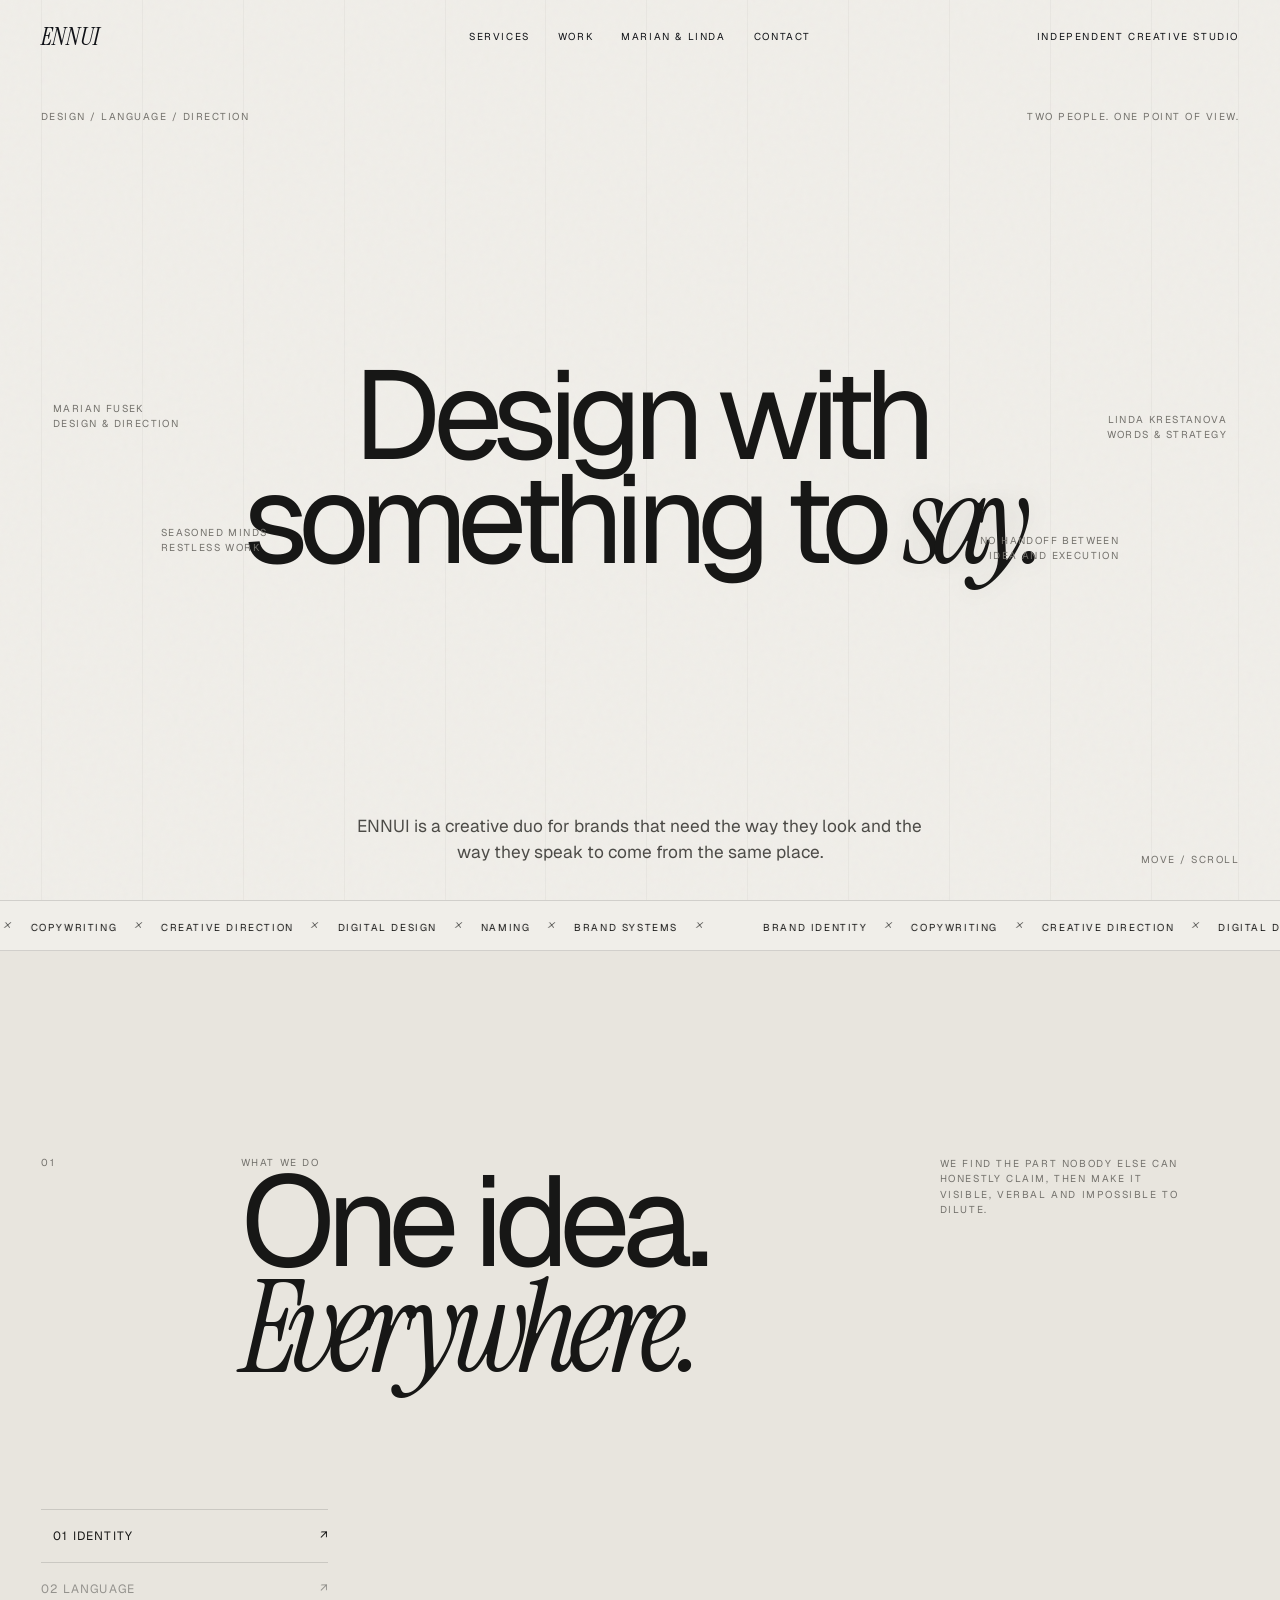
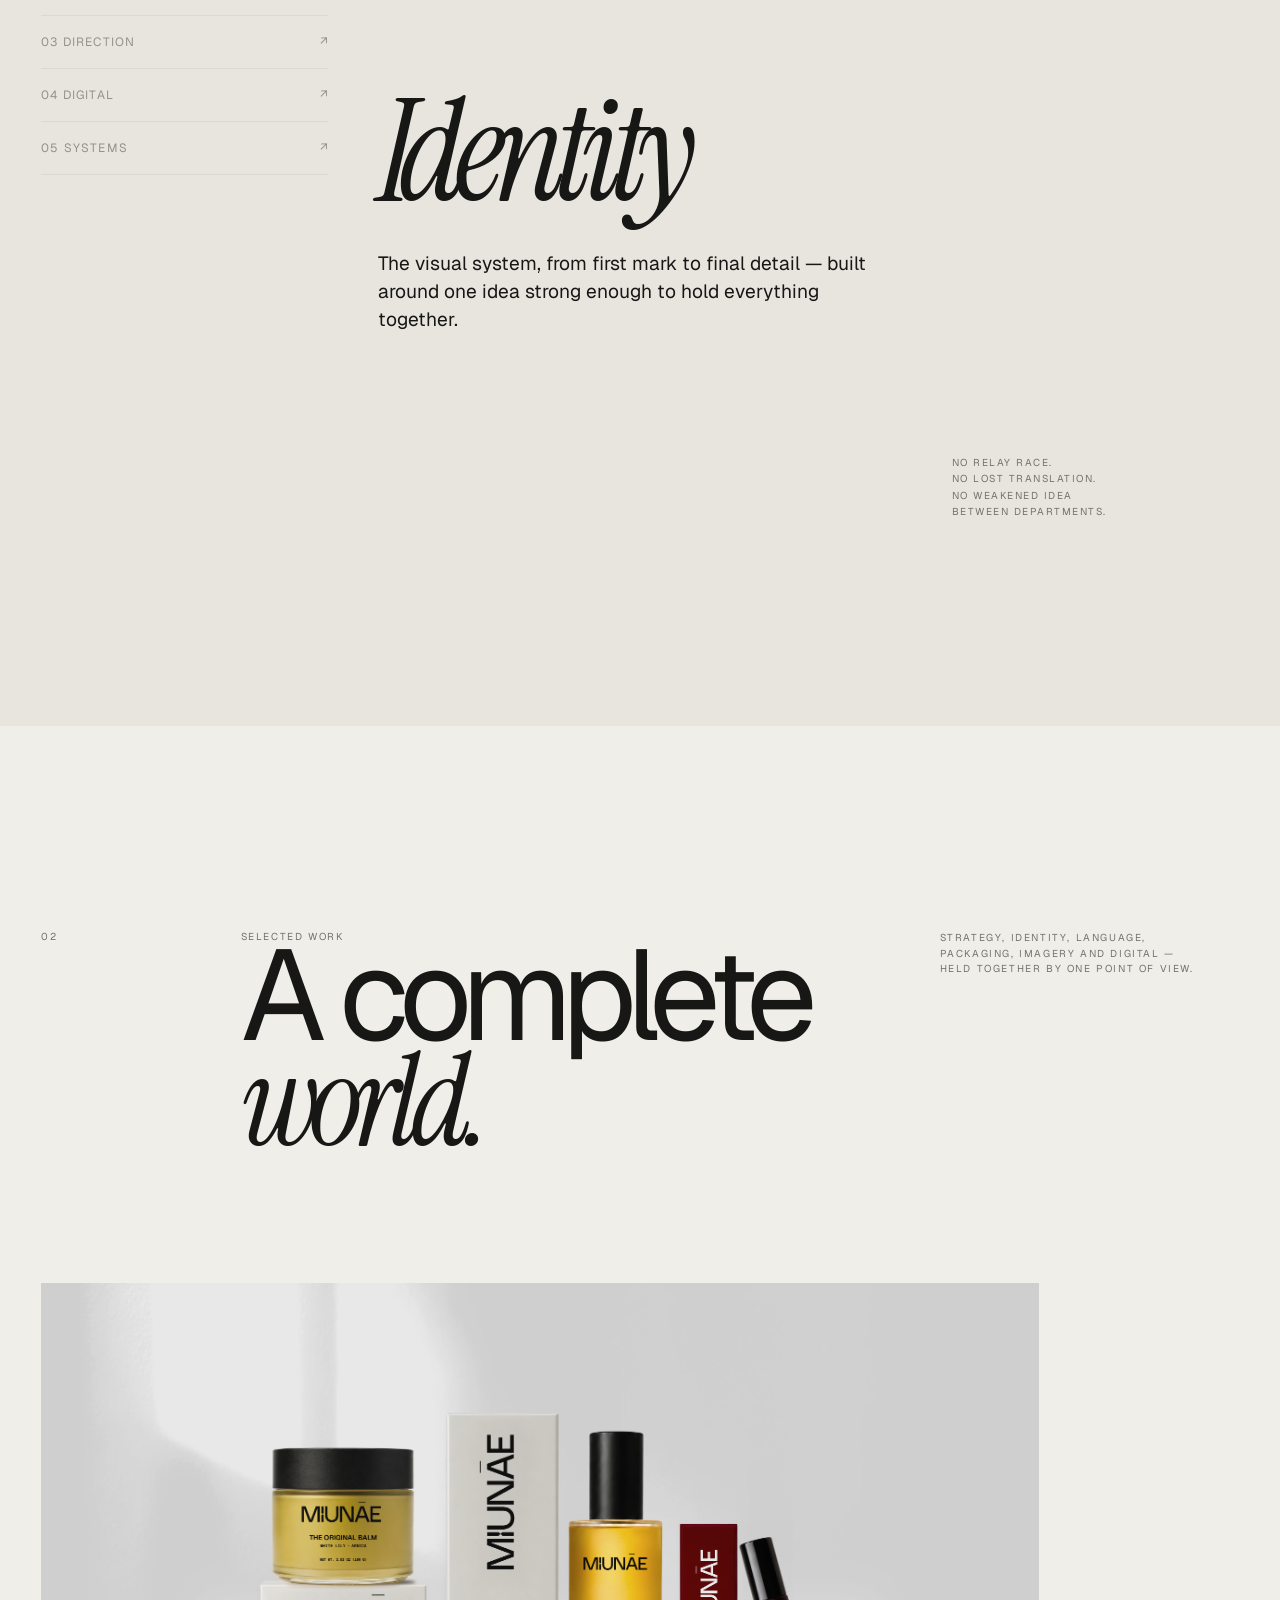
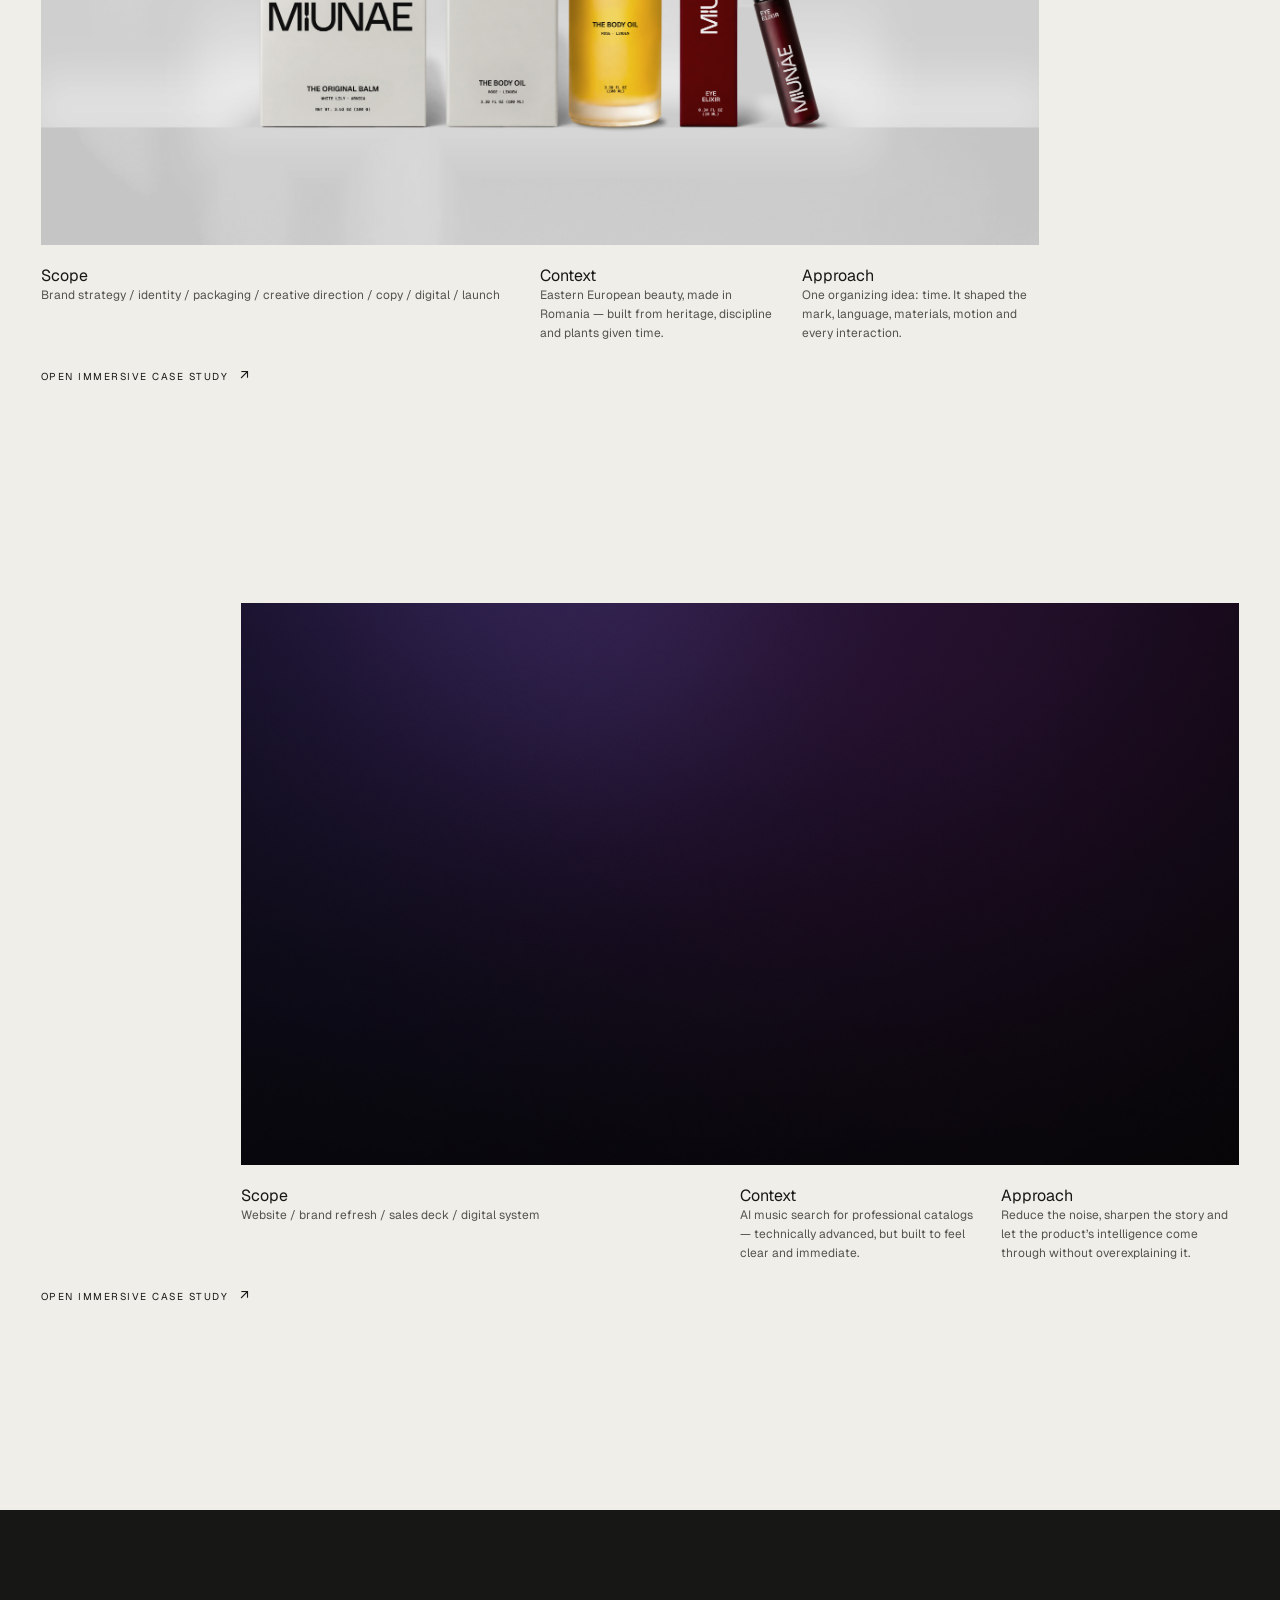
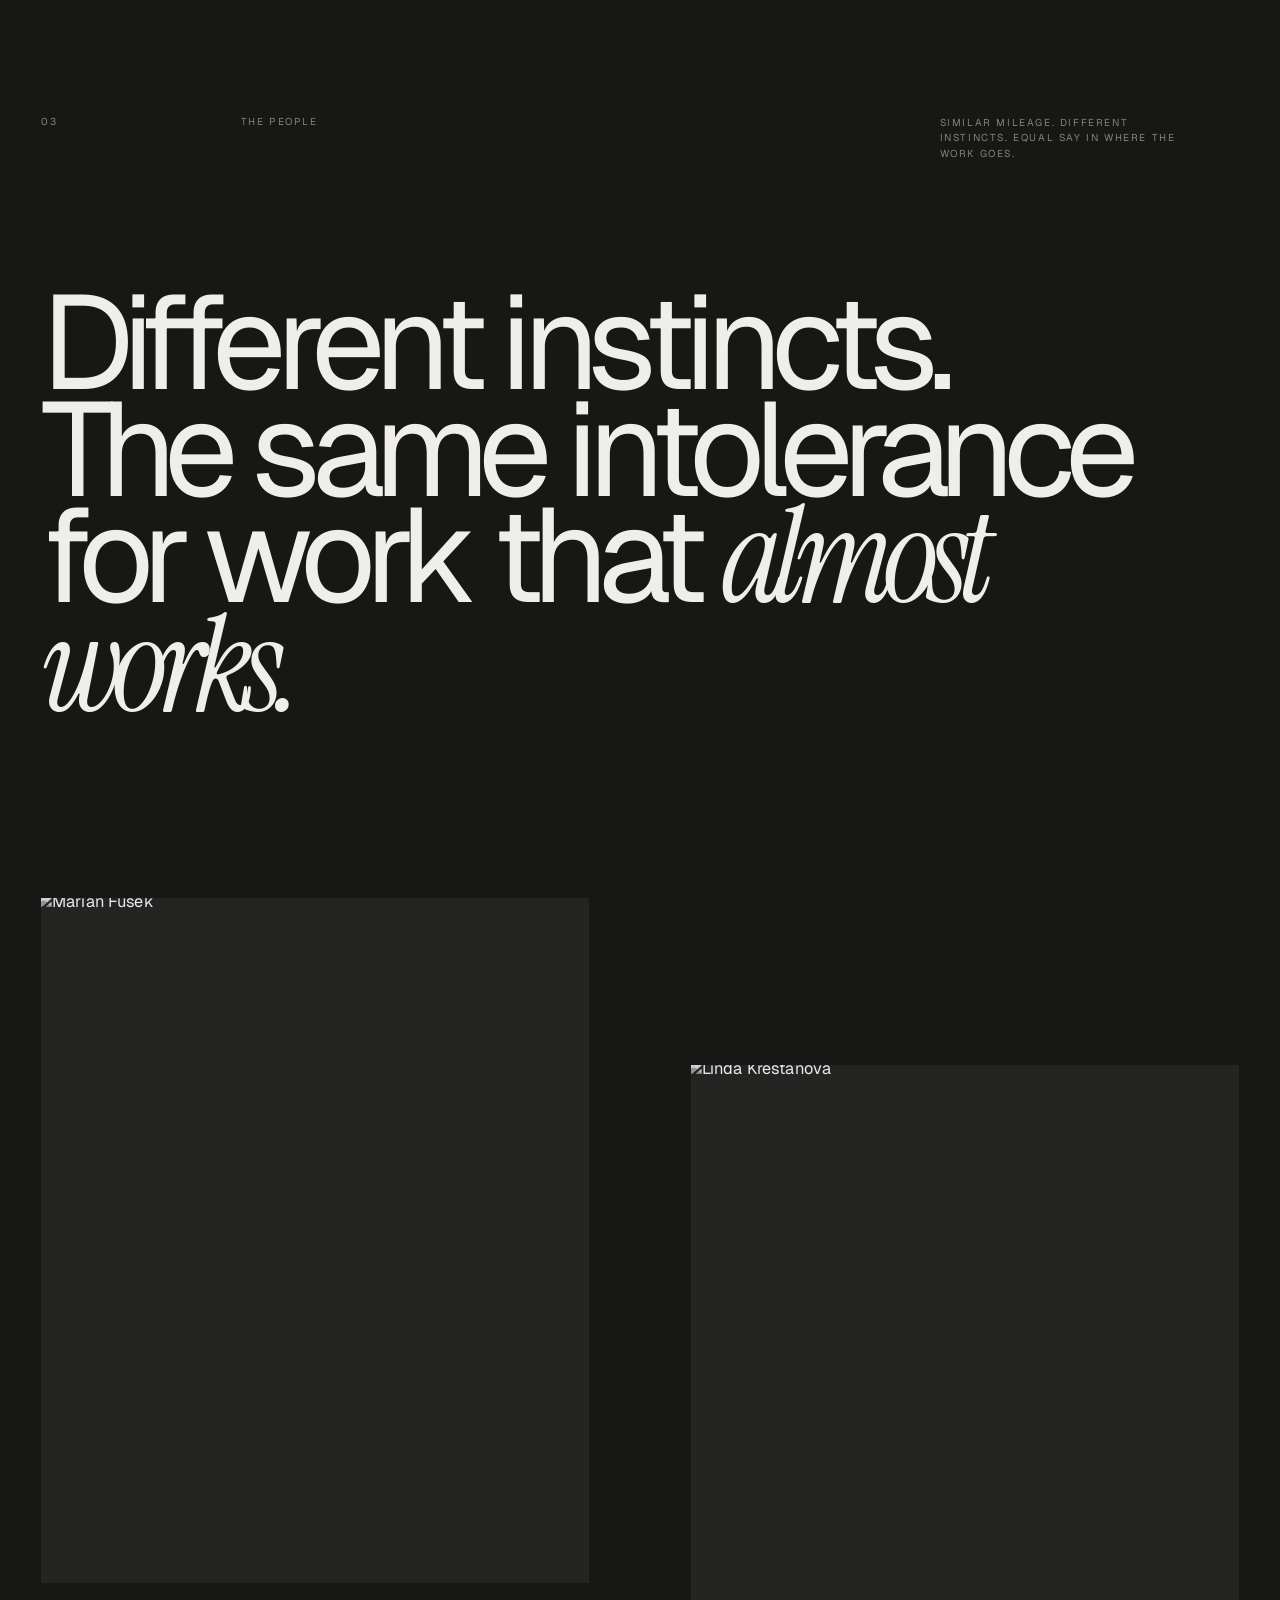
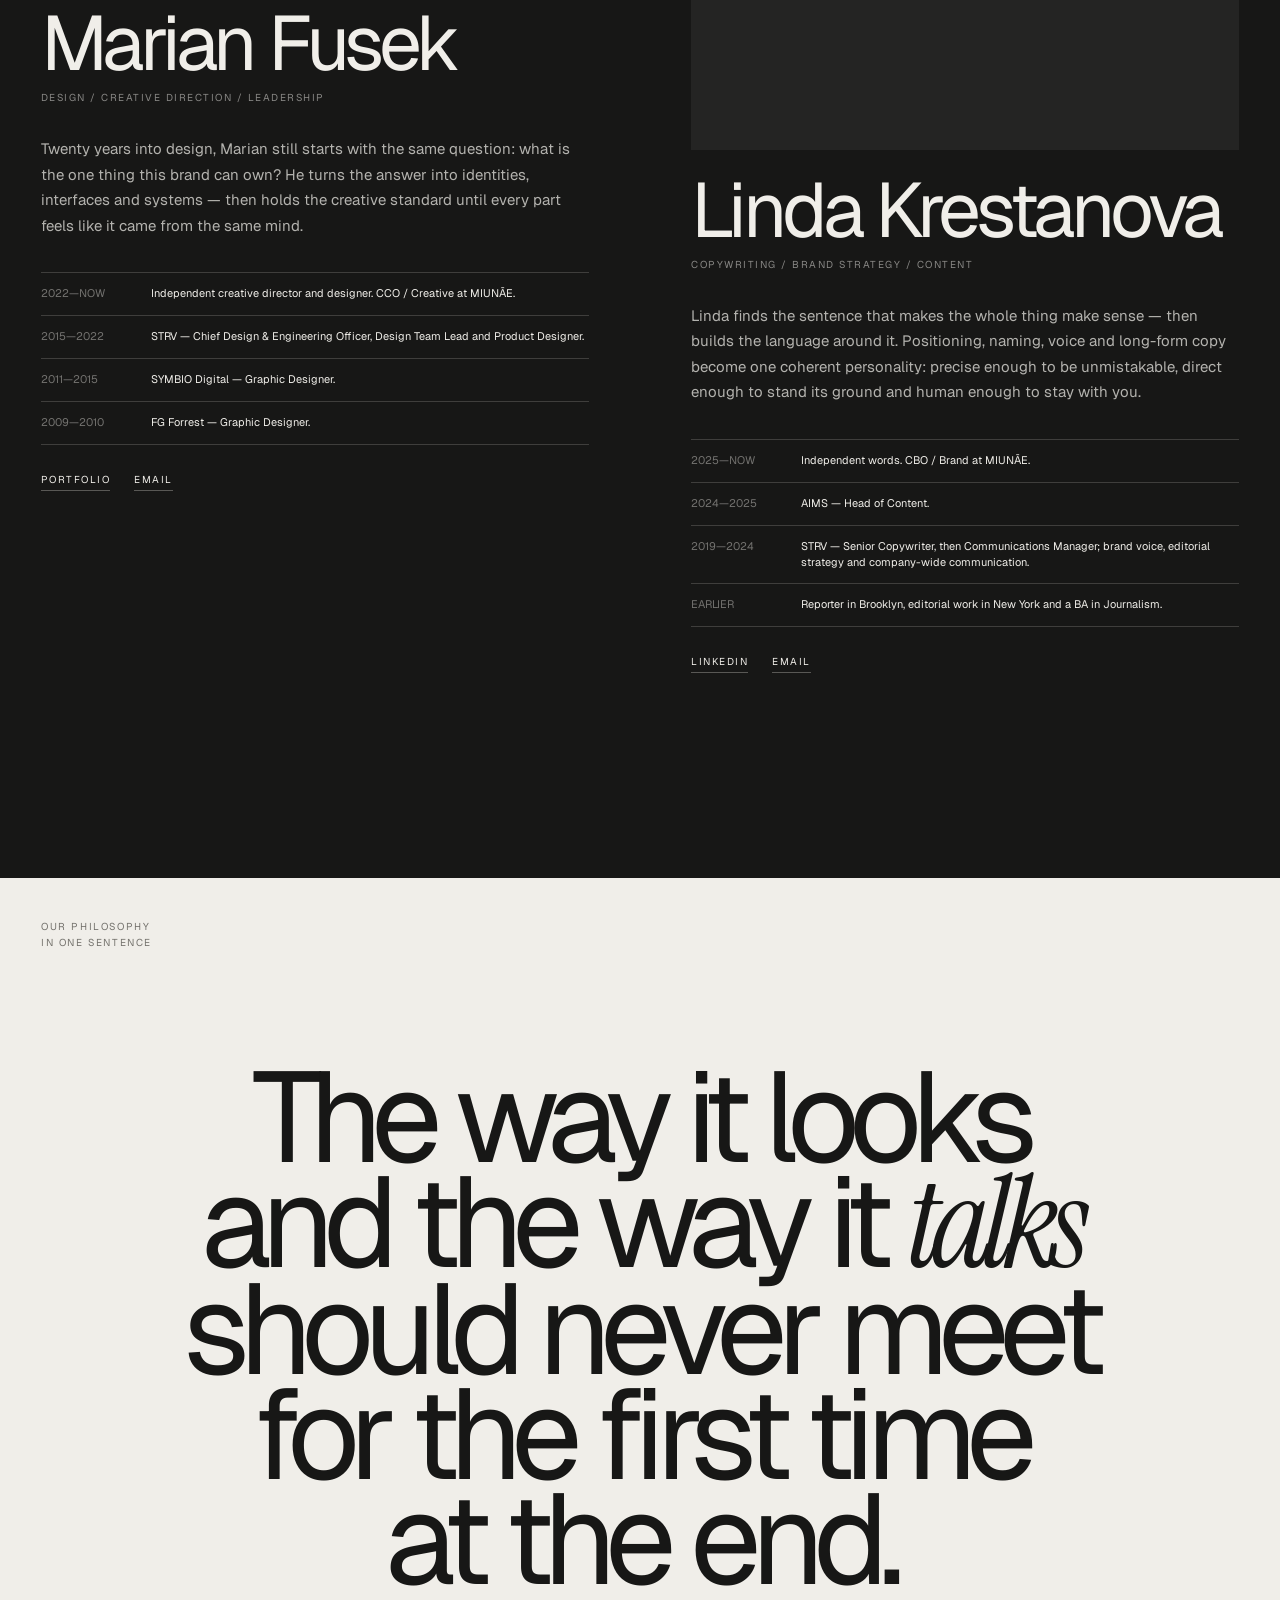
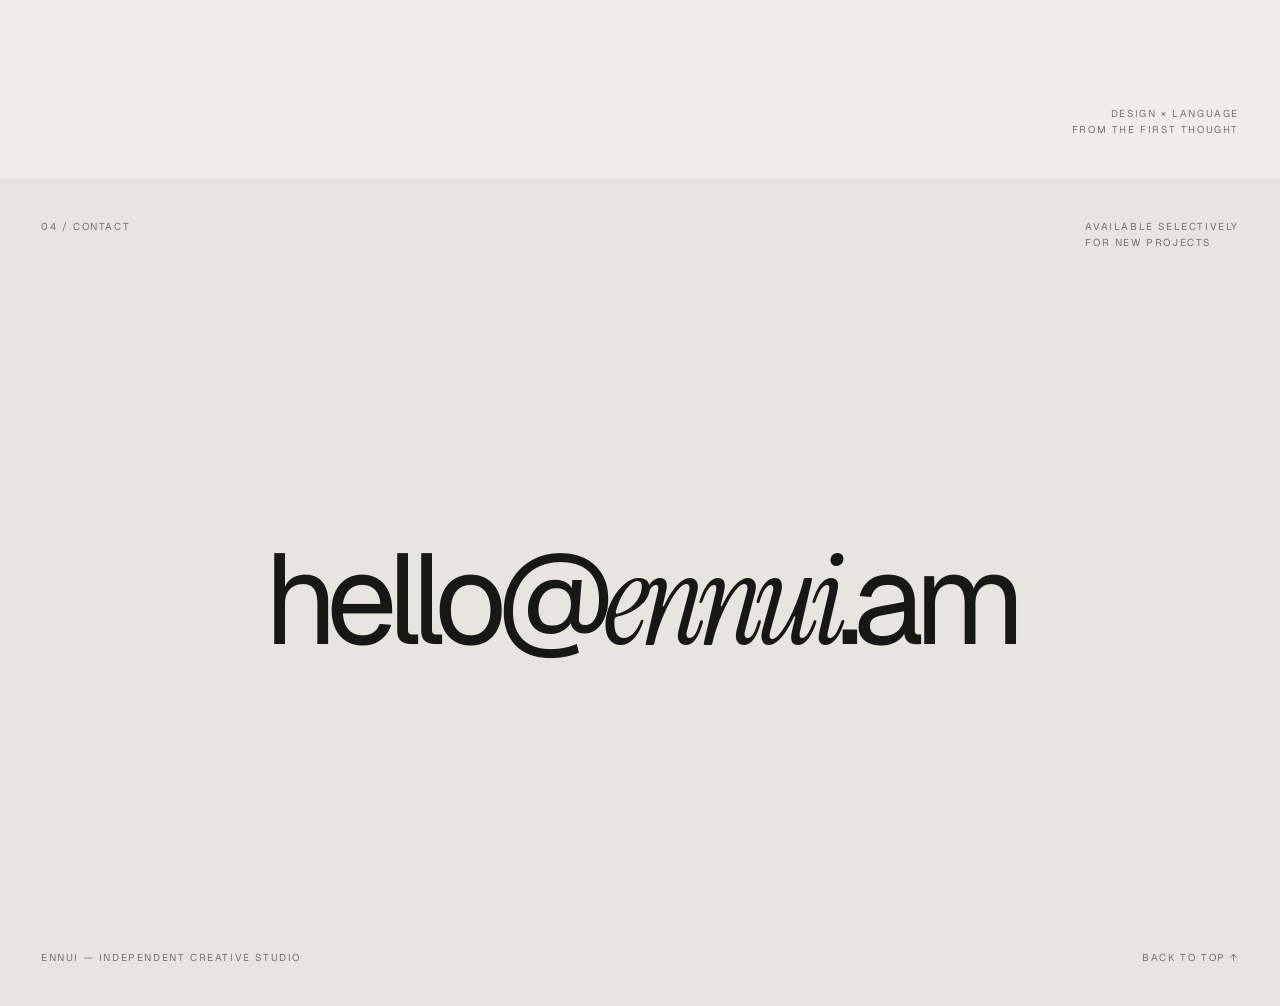
==== commit 1b4d91cb: "V2" ====
--- a/index.html
+++ b/index.html
@@ -1,5 +1,4 @@
 <!DOCTYPE html>
-<!-- ENNUI V2 — biotech editorial interface -->
 <html lang="en">
 <head>
 <meta charset="UTF-8"><meta name="viewport" content="width=device-width,initial-scale=1">
@@ -134,495 +133,6 @@
   .cs-slider-head{display:block}.cs-slider-controls{margin-top:24px;justify-content:flex-end}.cs-slider-rail{grid-auto-columns:minmax(92%,1fr)}
 }
 
-
-
-/* ============================================================
-   ENNUI V2 — BIOTECH EDITORIAL INTERFACE
-   The homepage structure and copy are preserved. This layer adds
-   depth, glass, light, system metadata and premium case-study UI.
-   ============================================================ */
-:root{
-  --glass:rgba(248,247,243,.56);
-  --glass-soft:rgba(248,247,243,.30);
-  --glass-dark:rgba(13,14,13,.54);
-  --glass-line:rgba(255,255,255,.48);
-  --bio-gold:#d8d0b2;
-  --bio-cool:#cbd7d9;
-  --bio-ink:#111310;
-  --bio-shadow:0 28px 90px rgba(22,24,21,.12);
-  --bio-shadow-soft:0 16px 48px rgba(22,24,21,.08);
-}
-body:before{
-  content:"";
-  position:fixed;
-  inset:-20%;
-  z-index:0;
-  pointer-events:none;
-  background:
-    radial-gradient(circle at calc(50% + var(--mx)*18%) calc(18% + var(--my)*7%),rgba(255,255,255,.72),transparent 24%),
-    radial-gradient(circle at 80% 38%,rgba(203,215,217,.20),transparent 21%),
-    radial-gradient(circle at 16% 72%,rgba(216,208,178,.14),transparent 20%);
-  filter:blur(24px);
-  opacity:.78;
-  transition:opacity .6s ease;
-}
-body:after{
-  content:"";
-  position:fixed;
-  inset:0;
-  z-index:1;
-  pointer-events:none;
-  opacity:.18;
-  background-image:
-    linear-gradient(rgba(23,23,22,.035) 1px,transparent 1px),
-    linear-gradient(90deg,rgba(23,23,22,.035) 1px,transparent 1px);
-  background-size:96px 96px;
-  mask-image:linear-gradient(to bottom,rgba(0,0,0,.55),transparent 82%);
-}
-#grain{opacity:.025}
-.hero-cross{display:none!important}
-header{
-  top:10px;
-  left:var(--g);
-  right:var(--g);
-  width:auto;
-  height:58px;
-  padding:0 18px;
-  border:1px solid rgba(255,255,255,.35);
-  background:rgba(240,238,233,.24);
-  backdrop-filter:blur(18px) saturate(1.15);
-  -webkit-backdrop-filter:blur(18px) saturate(1.15);
-  border-radius:18px;
-  box-shadow:0 18px 48px rgba(21,22,20,.06),inset 0 1px rgba(255,255,255,.48);
-}
-.hero{padding-top:110px}
-.hero:before{
-  content:"SYS / ENNUI   ·   DUAL DISCIPLINE   ·   ACTIVE";
-  position:absolute;
-  left:50%;
-  top:50%;
-  transform:translate(-50%,calc(-50% - 17vw));
-  padding:10px 14px;
-  border:1px solid rgba(23,23,22,.10);
-  background:var(--glass-soft);
-  backdrop-filter:blur(16px);
-  -webkit-backdrop-filter:blur(16px);
-  border-radius:999px;
-  color:var(--grey);
-  font-size:8px;
-  letter-spacing:.18em;
-  white-space:nowrap;
-  box-shadow:inset 0 1px rgba(255,255,255,.55);
-}
-.hero:after{
-  content:"";
-  position:absolute;
-  left:12%;
-  right:12%;
-  top:50%;
-  height:1px;
-  background:linear-gradient(90deg,transparent,rgba(23,23,22,.10) 18%,rgba(23,23,22,.10) 82%,transparent);
-  transform:translateY(17vw);
-  pointer-events:none;
-}
-.hero-stage:before{
-  content:"";
-  position:absolute;
-  inset:-18% 8%;
-  z-index:-1;
-  border-radius:50%;
-  background:radial-gradient(circle at calc(50% + var(--mx)*10%) calc(45% + var(--my)*8%),rgba(255,255,255,.84),rgba(213,220,216,.12) 36%,transparent 66%);
-  filter:blur(18px);
-  transform:scale(calc(1 + var(--my)*.015));
-}
-.orbit{
-  padding:10px 12px;
-  border:1px solid rgba(23,23,22,.10);
-  border-radius:14px;
-  background:rgba(246,245,241,.43);
-  backdrop-filter:blur(13px);
-  -webkit-backdrop-filter:blur(13px);
-  box-shadow:inset 0 1px rgba(255,255,255,.56),0 10px 28px rgba(19,20,18,.05);
-}
-.hero-bottom p{
-  position:relative;
-  padding:18px 22px;
-  border:1px solid rgba(23,23,22,.09);
-  background:rgba(248,247,243,.34);
-  backdrop-filter:blur(14px);
-  -webkit-backdrop-filter:blur(14px);
-  border-radius:18px;
-  box-shadow:inset 0 1px rgba(255,255,255,.65);
-}
-.marquee{
-  background:rgba(240,238,233,.46);
-  backdrop-filter:blur(12px);
-  -webkit-backdrop-filter:blur(12px);
-}
-.services:before,.projects:before,.duo:before,.manifesto:before{
-  content:"";
-  position:absolute;
-  inset:0;
-  pointer-events:none;
-  background-image:radial-gradient(circle at 1px 1px,rgba(23,23,22,.12) 1px,transparent 0);
-  background-size:32px 32px;
-  opacity:.10;
-  mask-image:linear-gradient(to bottom,transparent,black 18%,black 82%,transparent);
-}
-.service-index{
-  border:1px solid rgba(23,23,22,.10);
-  border-radius:20px;
-  padding:8px 16px;
-  background:rgba(248,247,243,.34);
-  backdrop-filter:blur(18px);
-  -webkit-backdrop-filter:blur(18px);
-  box-shadow:var(--bio-shadow-soft),inset 0 1px rgba(255,255,255,.6);
-}
-.service-index button:last-child{border-bottom:0}
-.service-main{
-  position:relative;
-  border-radius:28px;
-  padding:clamp(34px,5vw,72px)!important;
-  border:1px solid rgba(255,255,255,.44);
-  background:
-    radial-gradient(circle at calc(75% + var(--mx)*8%) calc(20% + var(--my)*6%),rgba(255,255,255,.72),transparent 28%),
-    rgba(248,247,243,.28);
-  backdrop-filter:blur(20px) saturate(1.08);
-  -webkit-backdrop-filter:blur(20px) saturate(1.08);
-  box-shadow:var(--bio-shadow),inset 0 1px rgba(255,255,255,.7);
-  overflow:hidden;
-}
-.service-main:after{
-  content:"INPUT / DISTILL / SYSTEMIZE";
-  position:absolute;
-  right:20px;
-  top:18px;
-  color:var(--grey);
-  font-size:8px;
-  letter-spacing:.18em;
-}
-.project-media{
-  border-radius:clamp(20px,2.6vw,34px);
-  border:1px solid rgba(255,255,255,.58);
-  box-shadow:var(--bio-shadow),inset 0 1px rgba(255,255,255,.65);
-  transform:translateZ(0);
-}
-.project-media:before{
-  content:"";
-  position:absolute;
-  inset:0;
-  z-index:2;
-  pointer-events:none;
-  background:
-    linear-gradient(110deg,transparent 28%,rgba(255,255,255,.16) 49%,transparent 68%),
-    linear-gradient(to top,rgba(8,10,8,.18),transparent 42%);
-  transform:translateX(-55%);
-  transition:transform 1.4s var(--ease);
-}
-.project-card:hover .project-media:before{transform:translateX(48%)}
-.project-info{
-  margin-top:14px;
-  padding:18px;
-  border:1px solid rgba(23,23,22,.09);
-  border-radius:18px;
-  background:rgba(248,247,243,.34);
-  backdrop-filter:blur(16px);
-  -webkit-backdrop-filter:blur(16px);
-  box-shadow:inset 0 1px rgba(255,255,255,.58);
-}
-.project-info>div{position:relative;padding-left:16px}
-.project-info>div:before{content:"";position:absolute;left:0;top:4px;width:5px;height:5px;border-radius:50%;background:currentColor;opacity:.45}
-.person .portrait{
-  border-radius:28px;
-  border:1px solid rgba(255,255,255,.18);
-  box-shadow:0 30px 80px rgba(0,0,0,.28),inset 0 1px rgba(255,255,255,.16);
-}
-.milestones{
-  border:1px solid rgba(255,255,255,.10);
-  border-radius:20px;
-  padding:8px 18px;
-  background:rgba(255,255,255,.035);
-  backdrop-filter:blur(16px);
-  -webkit-backdrop-filter:blur(16px);
-}
-.contact-email{
-  text-shadow:0 18px 48px rgba(30,32,28,.08);
-}
-
-/* V2 overlay environment */
-.case-backdrop{background:rgba(8,10,9,.36);backdrop-filter:blur(18px) saturate(1.08);-webkit-backdrop-filter:blur(18px) saturate(1.08)}
-.case-panel{background:#e9e8e3}
-.case-viewport{background:#e9e8e3}
-.case-toolbar{
-  top:10px;
-  left:var(--g);
-  right:var(--g);
-  width:auto;
-  height:58px;
-  padding:0 16px;
-  border:1px solid rgba(255,255,255,.28);
-  border-radius:18px;
-  background:rgba(12,14,13,.28);
-  backdrop-filter:blur(20px) saturate(1.25);
-  -webkit-backdrop-filter:blur(20px) saturate(1.25);
-  box-shadow:0 20px 60px rgba(0,0,0,.16),inset 0 1px rgba(255,255,255,.22);
-}
-.case-progress{top:76px;left:calc(var(--g) + 4px);right:calc(var(--g) + 4px)}
-.cs-hero{
-  overflow:hidden;
-  background:
-    radial-gradient(circle at 76% 22%,rgba(203,215,217,.14),transparent 23%),
-    radial-gradient(circle at 26% 80%,rgba(216,208,178,.12),transparent 22%),
-    #0d0f0e;
-}
-.cs-hero:before{
-  content:"";
-  position:absolute;
-  inset:0;
-  opacity:.20;
-  background-image:
-    linear-gradient(rgba(255,255,255,.055) 1px,transparent 1px),
-    linear-gradient(90deg,rgba(255,255,255,.055) 1px,transparent 1px);
-  background-size:88px 88px;
-  mask-image:linear-gradient(to bottom,black,transparent 78%);
-}
-.cs-hero:after{
-  content:"LIVE SYSTEM / 00:01";
-  position:absolute;
-  right:var(--g);
-  top:108px;
-  padding:10px 13px;
-  border:1px solid rgba(255,255,255,.14);
-  border-radius:999px;
-  background:rgba(255,255,255,.055);
-  backdrop-filter:blur(14px);
-  -webkit-backdrop-filter:blur(14px);
-  color:rgba(255,255,255,.52);
-  font-size:8px;
-  letter-spacing:.18em;
-}
-.cs-hero>*{position:relative;z-index:1}
-.cs-brief{
-  padding:26px;
-  border:1px solid rgba(255,255,255,.13);
-  border-radius:22px;
-  background:rgba(255,255,255,.045);
-  backdrop-filter:blur(18px);
-  -webkit-backdrop-filter:blur(18px);
-  box-shadow:inset 0 1px rgba(255,255,255,.10),0 24px 60px rgba(0,0,0,.18);
-}
-.cs-media-section,.cs-slider-section,.cs-miunae-gallery,.cs-system,.cs-merch,.cs-copy-lab{
-  position:relative;
-  overflow:hidden;
-}
-.cs-media-section:before,.cs-slider-section:before,.cs-system:before,.cs-copy-lab:before{
-  content:"";
-  position:absolute;
-  inset:0;
-  pointer-events:none;
-  opacity:.12;
-  background-image:radial-gradient(circle at 1px 1px,rgba(23,23,22,.26) 1px,transparent 0);
-  background-size:28px 28px;
-  mask-image:linear-gradient(to bottom,transparent,black 18%,black 82%,transparent);
-}
-.cs-video{
-  border-radius:28px;
-  border:1px solid rgba(255,255,255,.52);
-  box-shadow:var(--bio-shadow),inset 0 1px rgba(255,255,255,.65);
-}
-.cs-video:after{
-  content:"MOTION / ATMOSPHERE / 01";
-  position:absolute;
-  left:18px;
-  bottom:18px;
-  padding:10px 12px;
-  border:1px solid rgba(255,255,255,.24);
-  border-radius:999px;
-  color:#fff;
-  background:rgba(10,12,10,.28);
-  backdrop-filter:blur(14px);
-  -webkit-backdrop-filter:blur(14px);
-  font-size:8px;
-  letter-spacing:.18em;
-  pointer-events:none;
-}
-.cs-video{position:relative}
-.cs-miunae-gallery figure,.cs-merch figure{
-  border-radius:22px;
-  border:1px solid rgba(255,255,255,.54);
-  box-shadow:var(--bio-shadow-soft),inset 0 1px rgba(255,255,255,.60);
-}
-.cs-system-grid{
-  border:1px solid rgba(23,23,22,.09);
-  border-radius:24px;
-  padding:10px 20px;
-  background:rgba(248,247,243,.36);
-  backdrop-filter:blur(18px);
-  -webkit-backdrop-filter:blur(18px);
-  box-shadow:inset 0 1px rgba(255,255,255,.58);
-}
-.cs-voice{
-  background:
-    radial-gradient(circle at 78% 30%,rgba(216,208,178,.12),transparent 26%),
-    #0d0f0e;
-}
-
-/* Copy strategy laboratory */
-.cs-copy-lab{
-  padding:clamp(100px,13vw,180px) var(--g);
-  background:
-    radial-gradient(circle at 84% 12%,rgba(203,215,217,.28),transparent 24%),
-    radial-gradient(circle at 12% 78%,rgba(216,208,178,.22),transparent 20%),
-    #e9e8e3;
-}
-.cs-copy-intro{
-  display:grid;
-  grid-template-columns:2fr 6fr 4fr;
-  gap:24px;
-  align-items:start;
-  margin-bottom:clamp(58px,8vw,112px);
-  position:relative;
-  z-index:1;
-}
-.cs-copy-intro h3{
-  font-size:clamp(54px,8.6vw,128px);
-  line-height:.80;
-  letter-spacing:-.075em;
-  font-weight:400;
-}
-.cs-copy-intro h3 em{font-family:var(--serif);font-style:italic;font-weight:400}
-.cs-copy-intro>p{font-size:15px;line-height:1.72;color:var(--grey)}
-.cs-copy-grid{
-  position:relative;
-  z-index:1;
-  display:grid;
-  grid-template-columns:repeat(12,1fr);
-  gap:18px;
-}
-.copy-unit{
-  grid-column:span 4;
-  min-height:280px;
-  padding:24px;
-  border:1px solid rgba(255,255,255,.58);
-  border-radius:24px;
-  background:linear-gradient(145deg,rgba(255,255,255,.52),rgba(255,255,255,.20));
-  backdrop-filter:blur(22px) saturate(1.15);
-  -webkit-backdrop-filter:blur(22px) saturate(1.15);
-  box-shadow:var(--bio-shadow-soft),inset 0 1px rgba(255,255,255,.72);
-  transition:transform .55s var(--ease),box-shadow .55s var(--ease),background .55s var(--ease);
-}
-.copy-unit:hover{
-  transform:translateY(-8px);
-  box-shadow:0 30px 80px rgba(22,24,21,.15),inset 0 1px rgba(255,255,255,.82);
-  background:linear-gradient(145deg,rgba(255,255,255,.66),rgba(255,255,255,.26));
-}
-.copy-unit.wide{grid-column:span 8}
-.copy-unit.dark{
-  color:var(--paper);
-  background:linear-gradient(145deg,rgba(18,20,18,.88),rgba(18,20,18,.72));
-  border-color:rgba(255,255,255,.14);
-  box-shadow:0 28px 80px rgba(0,0,0,.20),inset 0 1px rgba(255,255,255,.10);
-}
-.copy-unit .unit-no{display:flex;justify-content:space-between;gap:16px;font-size:9px;text-transform:uppercase;letter-spacing:.16em;color:var(--grey);margin-bottom:42px}
-.copy-unit.dark .unit-no{color:rgba(240,238,233,.46)}
-.copy-unit h4{font-size:clamp(25px,2.4vw,38px);line-height:.98;letter-spacing:-.04em;font-weight:400;margin-bottom:18px}
-.copy-unit h4 em{font-family:var(--serif);font-style:italic}
-.copy-unit p,.copy-unit li{font-size:13px;line-height:1.66;color:var(--grey)}
-.copy-unit.dark p,.copy-unit.dark li{color:rgba(240,238,233,.68)}
-.copy-unit ul{list-style:none;display:grid;gap:10px}
-.copy-unit li{padding-top:10px;border-top:1px solid rgba(23,23,22,.09)}
-.copy-unit.dark li{border-top-color:rgba(255,255,255,.10)}
-.copy-lines{display:grid;gap:12px;margin-top:24px}
-.copy-line{
-  padding:15px 16px;
-  border:1px solid rgba(23,23,22,.09);
-  border-radius:14px;
-  background:rgba(255,255,255,.34);
-  font-size:clamp(17px,1.8vw,26px);
-  line-height:1.12;
-  letter-spacing:-.025em;
-}
-.copy-unit.dark .copy-line{border-color:rgba(255,255,255,.10);background:rgba(255,255,255,.04)}
-.copy-scale{display:grid;grid-template-columns:repeat(4,1fr);gap:10px;margin-top:24px}
-.copy-scale span{padding:12px 10px;border:1px solid rgba(23,23,22,.09);border-radius:12px;font-size:9px;letter-spacing:.12em;text-transform:uppercase;text-align:center}
-
-/* Draggable, momentum-based galleries */
-.cs-slider-section{
-  background:
-    radial-gradient(circle at 82% 18%,rgba(203,215,217,.19),transparent 23%),
-    var(--paper);
-}
-.cs-slider-section.socials{
-  background:
-    radial-gradient(circle at 16% 24%,rgba(216,208,178,.20),transparent 22%),
-    var(--paper2);
-}
-.cs-slider-head{
-  position:relative;
-  z-index:2;
-  padding:22px;
-  border:1px solid rgba(255,255,255,.55);
-  border-radius:22px;
-  background:rgba(248,247,243,.38);
-  backdrop-filter:blur(18px);
-  -webkit-backdrop-filter:blur(18px);
-  box-shadow:inset 0 1px rgba(255,255,255,.65),var(--bio-shadow-soft);
-}
-.cs-slider-controls button{border-radius:50%;background:rgba(255,255,255,.28);backdrop-filter:blur(12px);-webkit-backdrop-filter:blur(12px)}
-.cs-slider-rail{
-  position:relative;
-  z-index:2;
-  cursor:grab;
-  touch-action:pan-y;
-  user-select:none;
-  -webkit-user-select:none;
-  overscroll-behavior-inline:contain;
-  scroll-behavior:smooth;
-}
-.cs-slider-rail.is-dragging{
-  cursor:grabbing;
-  scroll-snap-type:none;
-  scroll-behavior:auto;
-}
-.cs-slider-rail img{pointer-events:none;-webkit-user-drag:none;user-select:none}
-.cs-aims-slide,.cs-social-slide{
-  border-radius:24px;
-  border:1px solid rgba(255,255,255,.44);
-  box-shadow:0 28px 80px rgba(12,10,20,.15),inset 0 1px rgba(255,255,255,.38);
-}
-.cs-aims-slide:after,.cs-social-slide:after{
-  content:"DRAG / EXPLORE";
-  position:absolute;
-  right:16px;
-  bottom:16px;
-  padding:9px 11px;
-  border-radius:999px;
-  border:1px solid rgba(255,255,255,.20);
-  background:rgba(8,10,9,.25);
-  backdrop-filter:blur(12px);
-  -webkit-backdrop-filter:blur(12px);
-  color:#fff;
-  font-size:8px;
-  letter-spacing:.16em;
-  pointer-events:none;
-}
-
-@media(max-width:900px){
-  header{left:12px;right:12px}
-  .hero:before{display:none}
-  .orbit{padding:8px 9px}
-  .cs-copy-intro{grid-template-columns:1fr}
-  .copy-unit,.copy-unit.wide{grid-column:1/-1;min-height:0}
-  .copy-scale{grid-template-columns:1fr 1fr}
-  .case-toolbar{left:12px;right:12px}
-}
-@media(max-width:620px){
-  .project-info{padding:14px}
-  .cs-slider-head{padding:16px}
-  .cs-copy-lab{padding-left:18px;padding-right:18px}
-  .copy-unit{padding:20px}
-}
-
 </style>
 </head><body id="top">
 <div id="grain"></div><div id="cursor"></div><div class="cursor-label" id="cursorLabel"></div><div class="grid" aria-hidden="true"><i></i><i></i><i></i><i></i><i></i><i></i><i></i><i></i><i></i><i></i><i></i><i></i></div>
@@ -682,23 +192,6 @@
 
         <section class="cs-system"><div class="cs-system-head"><div class="cs-label">The system</div><h3>One truth.<br><em>Many forms.</em></h3><p>The work needed range without losing its center. Every decision came back to time, potency, tactility and the confidence of Eastern European beauty.</p></div><div class="cs-system-grid"><article class="cs-system-item"><h4>Identity</h4><p>An hourglass lives inside the wordmark — not as decoration, but as the core idea made visible.</p></article><article class="cs-system-item"><h4>Packaging</h4><p>Frosted glass, deep botanical color and exact typography make the products feel collected rather than manufactured.</p></article><article class="cs-system-item"><h4>Language</h4><p>Direct, intelligent and emotionally specific. No soft-focus beauty filler.</p></article><article class="cs-system-item"><h4>Imagery</h4><p>Clean architecture meets overgrown nature. Hard light, true color, soil, petals and living material.</p></article><article class="cs-system-item"><h4>Digital</h4><p>The website behaves like the brand speaks: confident, tactile and layered.</p></article><article class="cs-system-item"><h4>Launch</h4><p>Social, films, product pages, print and education arrived from one shared point of view.</p></article></div></section>
 
-
-        <section class="cs-copy-lab miunae-copy-lab">
-          <div class="cs-copy-intro">
-            <span class="cs-label">Language system / Linda</span>
-            <h3>Copy as<br><em>brand behavior.</em></h3>
-            <p>The voice was not written after the identity. It was developed beside it — using the same tension between precision and instinct, luxury and bluntness, heritage and the present.</p>
-          </div>
-          <div class="cs-copy-grid">
-            <article class="copy-unit"><div class="unit-no"><span>01 / The tension</span><span>Foundation</span></div><h4>Natural, never <em>nostalgic.</em></h4><p>The formulas come from Romanian knowledge and living material, but the language never performs folklore. Heritage is the source of authority, not a costume.</p></article>
-            <article class="copy-unit"><div class="unit-no"><span>02 / The voice</span><span>Personality</span></div><h4>Direct. Intelligent.<br><em>Sensory.</em></h4><p>Confident enough to be blunt, informed enough to earn its claims and emotional enough to make texture, ritual and time feel immediate.</p></article>
-            <article class="copy-unit dark"><div class="unit-no"><span>03 / Refusals</span><span>Guardrails</span></div><h4>What the brand<br>would <em>never say.</em></h4><ul><li>Generic wellness language</li><li>Borrowed mysticism</li><li>Soft-focus beauty filler</li><li>Science used as theater</li></ul></article>
-            <article class="copy-unit wide"><div class="unit-no"><span>04 / Language principles</span><span>System</span></div><h4>Every line has<br><em>a job.</em></h4><ul><li>Say the actual thing before decorating it.</li><li>Let imagery carry poetry; let copy carry meaning.</li><li>Use short sentences when confidence matters.</li><li>Make education feel like part of the brand, not a disclaimer beneath it.</li></ul></article>
-            <article class="copy-unit dark"><div class="unit-no"><span>05 / Selected lines</span><span>Specimens</span></div><h4>The voice,<br><em>in use.</em></h4><div class="copy-lines"><div class="copy-line">100% natural. No water. Layered and alive.</div><div class="copy-line">Respectfully, right on time.</div><div class="copy-line">Time given. Time honored. Time refined.</div></div></article>
-            <article class="copy-unit wide"><div class="unit-no"><span>06 / How it scales</span><span>Application</span></div><h4>One personality.<br><em>Different pressures.</em></h4><p>The same voice becomes concise on packaging, explanatory on product pages, conversational on social and emotionally exact in campaigns — without turning into four different brands.</p><div class="copy-scale"><span>Packaging</span><span>Digital</span><span>Social</span><span>Education</span></div></article>
-          </div>
-        </section>
-
         <section class="cs-voice"><div class="cs-voice-grid"><h3>Words with<br><em>a spine.</em></h3><div class="cs-voice-copy"><blockquote>“You’re gonna wanna feel this.”</blockquote><p>Linda built a voice that carries Nadine’s energy without turning it into theater: blunt where beauty copy is usually vague, sensory without becoming ornamental and informed without sounding clinical. Marian built the visual world to hold the same tension — elegant, exact and slightly feral.</p></div></div></section>
         <footer class="cs-exit"><span class="cs-label">End of case study / MIUNĀE</span><button type="button" data-case-close data-hover="CLOSE">Return to ENNUI <i>×</i></button></footer>
       </article>
@@ -733,7 +226,7 @@
 
         <section class="cs-slider-section" data-slider-block>
           <div class="cs-slider-head"><div><span class="cs-label">Website / 01—07</span><h3>Product story,<br><em>one frame at a time.</em></h3></div><div class="cs-slider-controls"><button type="button" data-slider-prev data-hover="PREV" aria-label="Previous AIMS website slide">←</button><span>Drag or use arrows</span><button type="button" data-slider-next data-hover="NEXT" aria-label="Next AIMS website slide">→</button></div></div>
-          <div class="cs-slider-rail" data-slider data-hover="DRAG" aria-label="Draggable horizontal gallery">
+          <div class="cs-slider-rail" data-slider>
             <figure class="cs-aims-slide"><div class="cs-aims-bg"></div><img src="/media/projects/aims/images/slide-02/01-hp.jpg" alt="AIMS homepage" loading="lazy"></figure>
             <figure class="cs-aims-slide"><div class="cs-aims-bg"></div><img src="/media/projects/aims/images/slide-02/02-products.jpg" alt="AIMS products page" loading="lazy"></figure>
             <figure class="cs-aims-slide"><div class="cs-aims-bg"></div><img src="/media/projects/aims/images/slide-02/03-usecases.jpg" alt="AIMS use cases page" loading="lazy"></figure>
@@ -746,30 +239,13 @@
 
         <section class="cs-slider-section socials" data-slider-block>
           <div class="cs-slider-head"><div><span class="cs-label">Social system / 01—03</span><h3>The same logic,<br><em>outside the site.</em></h3></div><div class="cs-slider-controls"><button type="button" data-slider-prev data-hover="PREV" aria-label="Previous AIMS social slide">←</button><span>Drag or use arrows</span><button type="button" data-slider-next data-hover="NEXT" aria-label="Next AIMS social slide">→</button></div></div>
-          <div class="cs-slider-rail" data-slider data-hover="DRAG" aria-label="Draggable horizontal gallery">
+          <div class="cs-slider-rail" data-slider>
             <figure class="cs-social-slide"><img src="/media/projects/aims/images/slide-03/03-aims-socials-1.jpg" alt="AIMS social design 1" loading="lazy"></figure>
             <figure class="cs-social-slide"><img src="/media/projects/aims/images/slide-03/03-aims-socials-2.jpg" alt="AIMS social design 2" loading="lazy"></figure>
             <figure class="cs-social-slide"><img src="/media/projects/aims/images/slide-03/03-aims-socials-3.jpg" alt="AIMS social design 3" loading="lazy"></figure>
           </div>
         </section>
 
-
-        <section class="cs-copy-lab aims-copy-lab">
-          <div class="cs-copy-intro">
-            <span class="cs-label">Language system / Linda</span>
-            <h3>Technical depth,<br><em>human speed.</em></h3>
-            <p>AIMS needed to sound as intelligent as the product without asking the audience to decode the intelligence first. The message architecture leads with use, then reveals complexity only when it becomes useful.</p>
-          </div>
-          <div class="cs-copy-grid">
-            <article class="copy-unit"><div class="unit-no"><span>01 / The tension</span><span>Foundation</span></div><h4>Advanced technology.<br><em>Immediate value.</em></h4><p>The product is sophisticated. The language should not make the user work to prove it. Complexity lives under the surface; utility arrives first.</p></article>
-            <article class="copy-unit"><div class="unit-no"><span>02 / The voice</span><span>Personality</span></div><h4>Informed, calm<br>and <em>decisive.</em></h4><p>No breathless AI language. No future-tense promises. The voice explains what the product lets people do now, with specificity and control.</p></article>
-            <article class="copy-unit dark"><div class="unit-no"><span>03 / Refusals</span><span>Guardrails</span></div><h4>What stayed<br><em>out.</em></h4><ul><li>AI hype and vague superlatives</li><li>Technical theater</li><li>Long explanations before the benefit</li><li>Category language that could belong to any platform</li></ul></article>
-            <article class="copy-unit wide"><div class="unit-no"><span>04 / Message architecture</span><span>System</span></div><h4>One question<br><em>per frame.</em></h4><ul><li>Lead with the task the user is trying to complete.</li><li>Move from outcome to method, never the reverse.</li><li>Use concrete verbs and visible examples.</li><li>Let interface and language share the explanatory load.</li></ul></article>
-            <article class="copy-unit dark"><div class="unit-no"><span>05 / Working language</span><span>Specimens</span></div><h4>Fast to read.<br><em>Hard to misread.</em></h4><div class="copy-lines"><div class="copy-line">Find the right track faster.</div><div class="copy-line">Search by what the music feels like.</div><div class="copy-line">Less browsing. Better matches.</div></div></article>
-            <article class="copy-unit wide"><div class="unit-no"><span>06 / How it scales</span><span>Application</span></div><h4>A single logic<br><em>across the funnel.</em></h4><p>The homepage establishes the promise, product pages prove it, use cases make it concrete and social content reduces the system into fast, repeatable ideas.</p><div class="copy-scale"><span>Homepage</span><span>Product</span><span>Use cases</span><span>Social</span></div></article>
-          </div>
-        </section>
-
         <section class="cs-merch"><div class="cs-section-head"><div><span class="cs-label">Final preview</span><h3>One more<br><em>touchpoint.</em></h3></div><p>The system stays recognizably AIMS when it leaves the screen.</p></div><figure><img src="/media/projects/aims/images/04-aims-merch-1.jpg" alt="AIMS merchandise" loading="lazy"></figure></section>
         <footer class="cs-exit"><span class="cs-label">End of case study / AIMS</span><button type="button" data-case-close data-hover="CLOSE">Return to ENNUI <i>×</i></button></footer>
       </article>
@@ -779,7 +255,7 @@
 
 <script>
 (()=>{const reduced=matchMedia('(prefers-reduced-motion:reduce)').matches;const pre=document.getElementById('preloader'),words=[...document.querySelectorAll('.preword')];if(reduced)pre.classList.add('done');else{let i=0;const run=()=>{words.forEach(w=>w.classList.remove('show'));if(i<words.length){words[i++].classList.add('show');setTimeout(run,i===words.length?760:520)}else pre.classList.add('done')};setTimeout(run,180)}
-const cursor=document.getElementById('cursor'),label=document.getElementById('cursorLabel');if(matchMedia('(pointer:fine)').matches){addEventListener('mousemove',e=>{cursor.style.left=e.clientX+'px';cursor.style.top=e.clientY+'px';label.style.left=e.clientX+14+'px';label.style.top=e.clientY+12+'px';cursor.classList.add('on');const x=(e.clientX/innerWidth-.5)*2,y=(e.clientY/innerHeight-.5)*2;document.documentElement.style.setProperty('--mx',x);document.documentElement.style.setProperty('--my',y)});document.addEventListener('mouseover',e=>{const t=e.target.closest('[data-hover],a,button');if(!t)return;cursor.classList.add('link');label.textContent=t.dataset.hover||'OPEN';label.classList.add('on')});document.addEventListener('mouseout',e=>{if(e.target.closest('[data-hover],a,button')){cursor.classList.remove('link');label.classList.remove('on')}})}
+const cursor=document.getElementById('cursor'),label=document.getElementById('cursorLabel');if(matchMedia('(pointer:fine)').matches){addEventListener('mousemove',e=>{cursor.style.left=e.clientX+'px';cursor.style.top=e.clientY+'px';label.style.left=e.clientX+16+'px';label.style.top=e.clientY+14+'px';cursor.classList.add('on');const x=(e.clientX/innerWidth-.5)*2,y=(e.clientY/innerHeight-.5)*2;document.documentElement.style.setProperty('--mx',x);document.documentElement.style.setProperty('--my',y)});document.addEventListener('mouseover',e=>{const t=e.target.closest('[data-hover],a,button');if(!t)return;cursor.classList.add('link');label.textContent=t.dataset.hover||'OPEN';label.classList.add('on')});document.addEventListener('mouseout',e=>{if(e.target.closest('[data-hover],a,button')){cursor.classList.remove('link');label.classList.remove('on')}})}
 const obs=new IntersectionObserver(es=>es.forEach(e=>{if(e.isIntersecting){e.target.classList.add('in');obs.unobserve(e.target)}}),{threshold:.12,rootMargin:'0px 0px -6%'});document.querySelectorAll('.reveal').forEach(el=>obs.observe(el));let last=0;const header=document.getElementById('header');addEventListener('scroll',()=>{const y=scrollY;header.classList.toggle('hide',y>last&&y>180);last=y},{passive:true});
 const buttons=[...document.querySelectorAll('#serviceIndex button')],word=document.getElementById('serviceWord'),copy=document.getElementById('serviceCopy');buttons.forEach(btn=>btn.addEventListener('mouseenter',()=>{if(btn.classList.contains('active'))return;buttons.forEach(b=>b.classList.remove('active'));btn.classList.add('active');word.classList.add('swap');setTimeout(()=>{word.innerHTML='<em>'+btn.dataset.word+'</em>';copy.textContent=btn.dataset.copy;word.classList.remove('swap')},180)}));
 const track=document.getElementById('marqueeTrack'),group=track.querySelector('.marquee-group');while(track.scrollWidth<innerWidth*3&&track.children.length<10)track.appendChild(group.cloneNode(true));let pos=0,lastT=performance.now();function marquee(t){const dt=Math.min(40,t-lastT);lastT=t;pos-=dt*.045;const w=group.offsetWidth||1;if(-pos>=w)pos+=w;track.style.transform=`translate3d(${pos}px,0,0)`;requestAnimationFrame(marquee)}if(!reduced)requestAnimationFrame(marquee);
@@ -796,62 +272,7 @@
 function requestCaseClose(){if(!activeCase)return;const name=activeCase.dataset.case,owns=history.state&&history.state.ennuiCase===name;closeCase(activeCase,true);if(owns)history.back();else if(location.hash==='#'+name)history.replaceState(history.state,'',location.pathname+location.search)}
 document.querySelectorAll('[data-case-open]').forEach(trigger=>trigger.addEventListener('click',e=>{e.preventDefault();openCase(trigger.dataset.caseOpen,trigger,true)}));
 caseOverlays.forEach(overlay=>{overlay.querySelectorAll('[data-case-close]').forEach(btn=>btn.addEventListener('click',requestCaseClose));const viewport=overlay.querySelector('.case-viewport');viewport.addEventListener('scroll',()=>{const max=viewport.scrollHeight-viewport.clientHeight;overlay.style.setProperty('--case-progress',max?viewport.scrollTop/max:0)},{passive:true})});
-document.querySelectorAll('[data-slider-block]').forEach(block=>{
-  const rail=block.querySelector('[data-slider]'),prev=block.querySelector('[data-slider-prev]'),next=block.querySelector('[data-slider-next]');
-  if(!rail)return;
-  rail.querySelectorAll('img').forEach(img=>{img.draggable=false});
-  const step=()=>Math.max(rail.clientWidth*.84,280);
-  const go=dir=>rail.scrollBy({left:dir*step(),behavior:reduced?'auto':'smooth'});
-  prev&&prev.addEventListener('click',()=>go(-1));
-  next&&next.addEventListener('click',()=>go(1));
-
-  let down=false,dragging=false,startX=0,startY=0,startScroll=0,lastX=0,lastTime=0,velocity=0,raf=0;
-  const stopMomentum=()=>{if(raf){cancelAnimationFrame(raf);raf=0}};
-  const nearestSnap=()=>{
-    const cards=[...rail.children];
-    if(!cards.length)return;
-    let target=cards[0].offsetLeft,best=Infinity;
-    cards.forEach(card=>{const d=Math.abs(card.offsetLeft-rail.scrollLeft);if(d<best){best=d;target=card.offsetLeft}});
-    rail.scrollTo({left:target,behavior:reduced?'auto':'smooth'});
-  };
-  const momentum=()=>{
-    velocity*=.94;
-    if(Math.abs(velocity)<.12){raf=0;nearestSnap();return}
-    rail.scrollLeft-=velocity*16;
-    raf=requestAnimationFrame(momentum);
-  };
-  rail.addEventListener('pointerdown',e=>{
-    if(e.pointerType==='mouse'&&e.button!==0)return;
-    stopMomentum();down=true;dragging=false;startX=e.clientX;startY=e.clientY;lastX=e.clientX;lastTime=performance.now();startScroll=rail.scrollLeft;velocity=0;
-    rail.setPointerCapture&&rail.setPointerCapture(e.pointerId);
-  });
-  rail.addEventListener('pointermove',e=>{
-    if(!down)return;
-    const dx=e.clientX-startX,dy=e.clientY-startY;
-    if(!dragging){
-      if(Math.abs(dx)<5&&Math.abs(dy)<5)return;
-      if(Math.abs(dy)>Math.abs(dx)*1.15){down=false;return}
-      dragging=true;rail.classList.add('is-dragging');
-      if(label){label.textContent='RELEASE';label.classList.add('on')}
-    }
-    e.preventDefault();
-    const now=performance.now(),dt=Math.max(1,now-lastTime);
-    velocity=(e.clientX-lastX)/dt;
-    lastX=e.clientX;lastTime=now;
-    rail.scrollLeft=startScroll-dx;
-  },{passive:false});
-  const end=e=>{
-    if(!down&&!dragging)return;
-    const wasDragging=dragging;down=false;dragging=false;rail.classList.remove('is-dragging');
-    try{rail.releasePointerCapture&&rail.releasePointerCapture(e.pointerId)}catch(_){ }
-    if(label){label.textContent='DRAG'}
-    if(wasDragging&&!reduced){velocity*=1.35;raf=requestAnimationFrame(momentum)}else if(wasDragging){nearestSnap()}
-  };
-  rail.addEventListener('pointerup',end);
-  rail.addEventListener('pointercancel',end);
-  rail.addEventListener('lostpointercapture',e=>{if(down||dragging)end(e)});
-  rail.addEventListener('click',e=>{if(Math.abs(rail.scrollLeft-startScroll)>5)e.preventDefault()},{capture:true});
-});
+document.querySelectorAll('[data-slider-block]').forEach(block=>{const rail=block.querySelector('[data-slider]'),prev=block.querySelector('[data-slider-prev]'),next=block.querySelector('[data-slider-next]');if(!rail)return;const step=()=>Math.max(rail.clientWidth*.84,280);prev&&prev.addEventListener('click',()=>rail.scrollBy({left:-step(),behavior:reduced?'auto':'smooth'}));next&&next.addEventListener('click',()=>rail.scrollBy({left:step(),behavior:reduced?'auto':'smooth'}))});
 document.addEventListener('keydown',e=>{if(!activeCase||activeCase.dataset.state!=='open')return;if(e.key==='Escape'){e.preventDefault();requestCaseClose();return}if(e.key==='Tab'){const f=focusables(activeCase);if(!f.length)return;const first=f[0],last=f[f.length-1];if(e.shiftKey&&document.activeElement===first){e.preventDefault();last.focus()}else if(!e.shiftKey&&document.activeElement===last){e.preventDefault();first.focus()}}});
 addEventListener('popstate',()=>{const name=location.hash.slice(1);if(name==='miunae'||name==='aims'){if(!activeCase||activeCase.dataset.case!==name){const trigger=document.querySelector('[data-case-open="'+name+'"]');openCase(name,trigger,false)}}else if(activeCase)closeCase(activeCase,true)});
 if(location.hash==='#miunae'||location.hash==='#aims'){const name=location.hash.slice(1),trigger=document.querySelector('[data-case-open="'+name+'"]');setTimeout(()=>openCase(name,trigger,false),reduced?80:1800)}
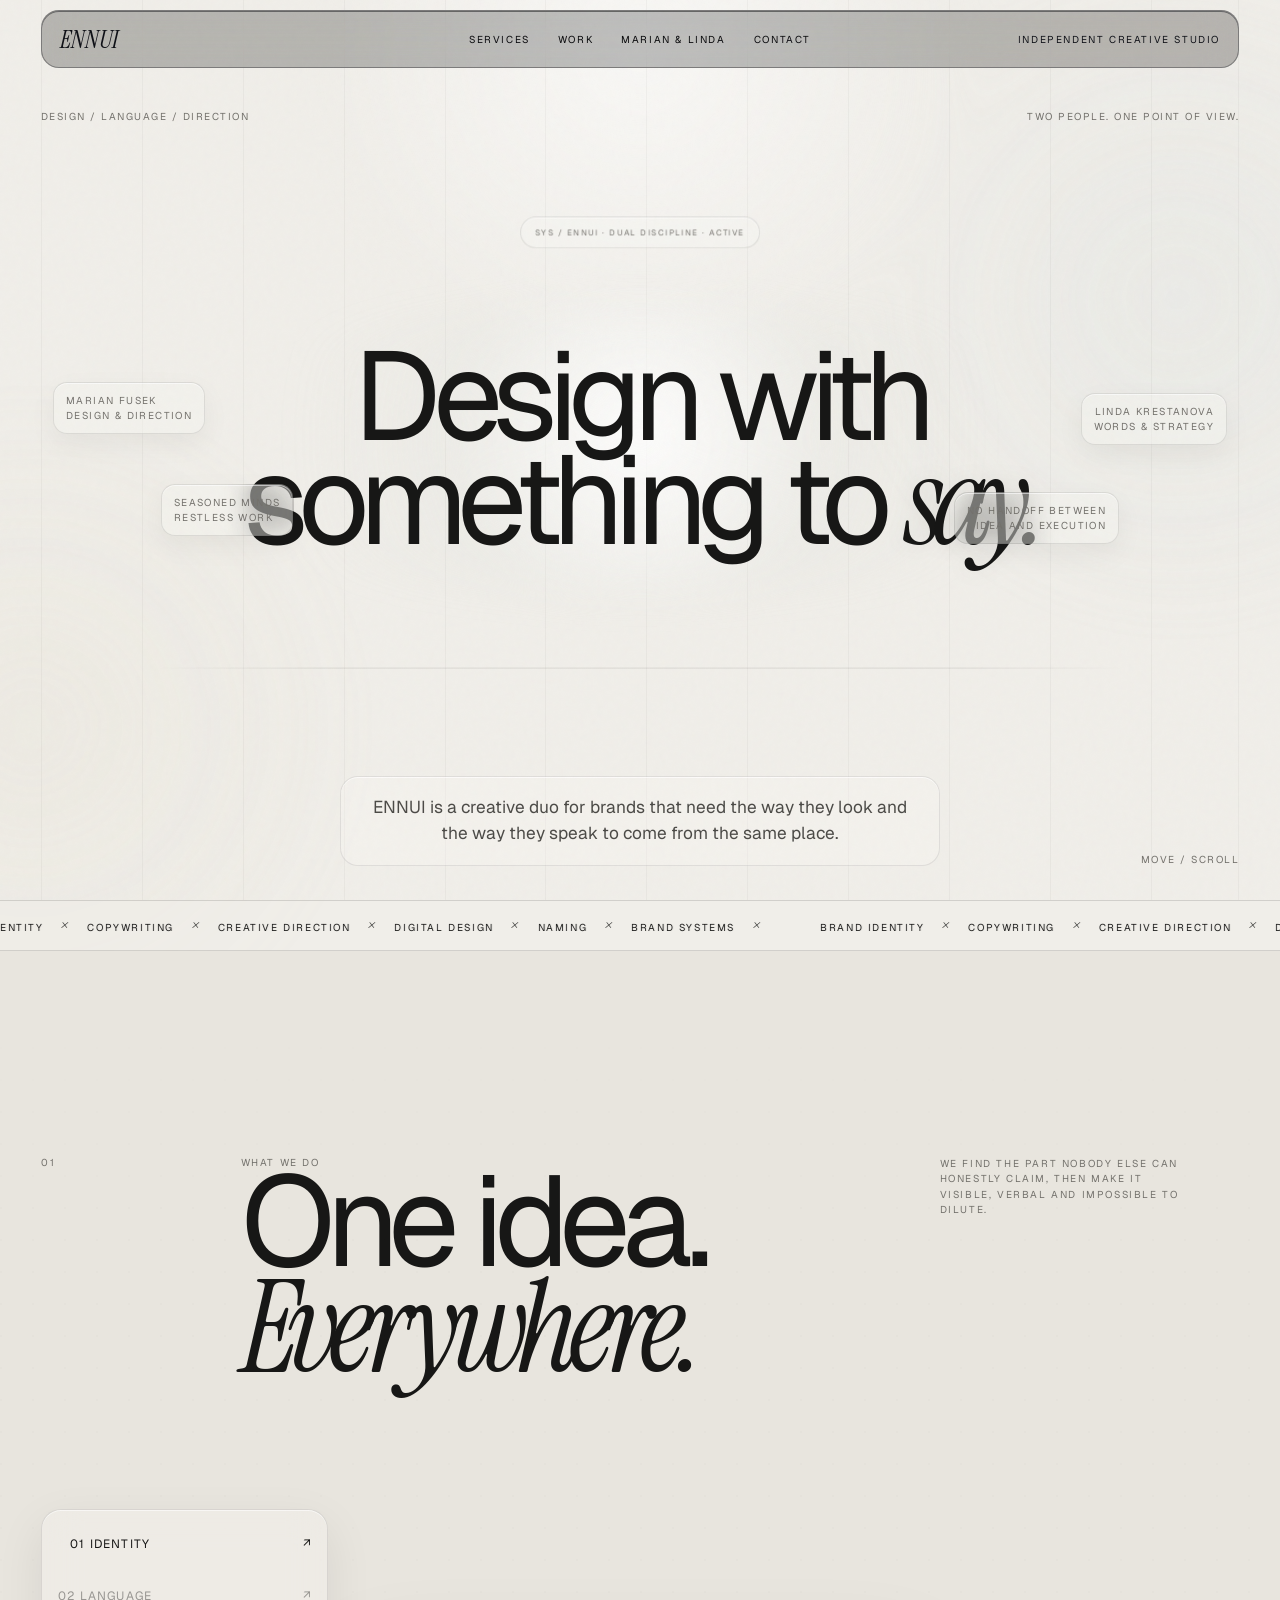
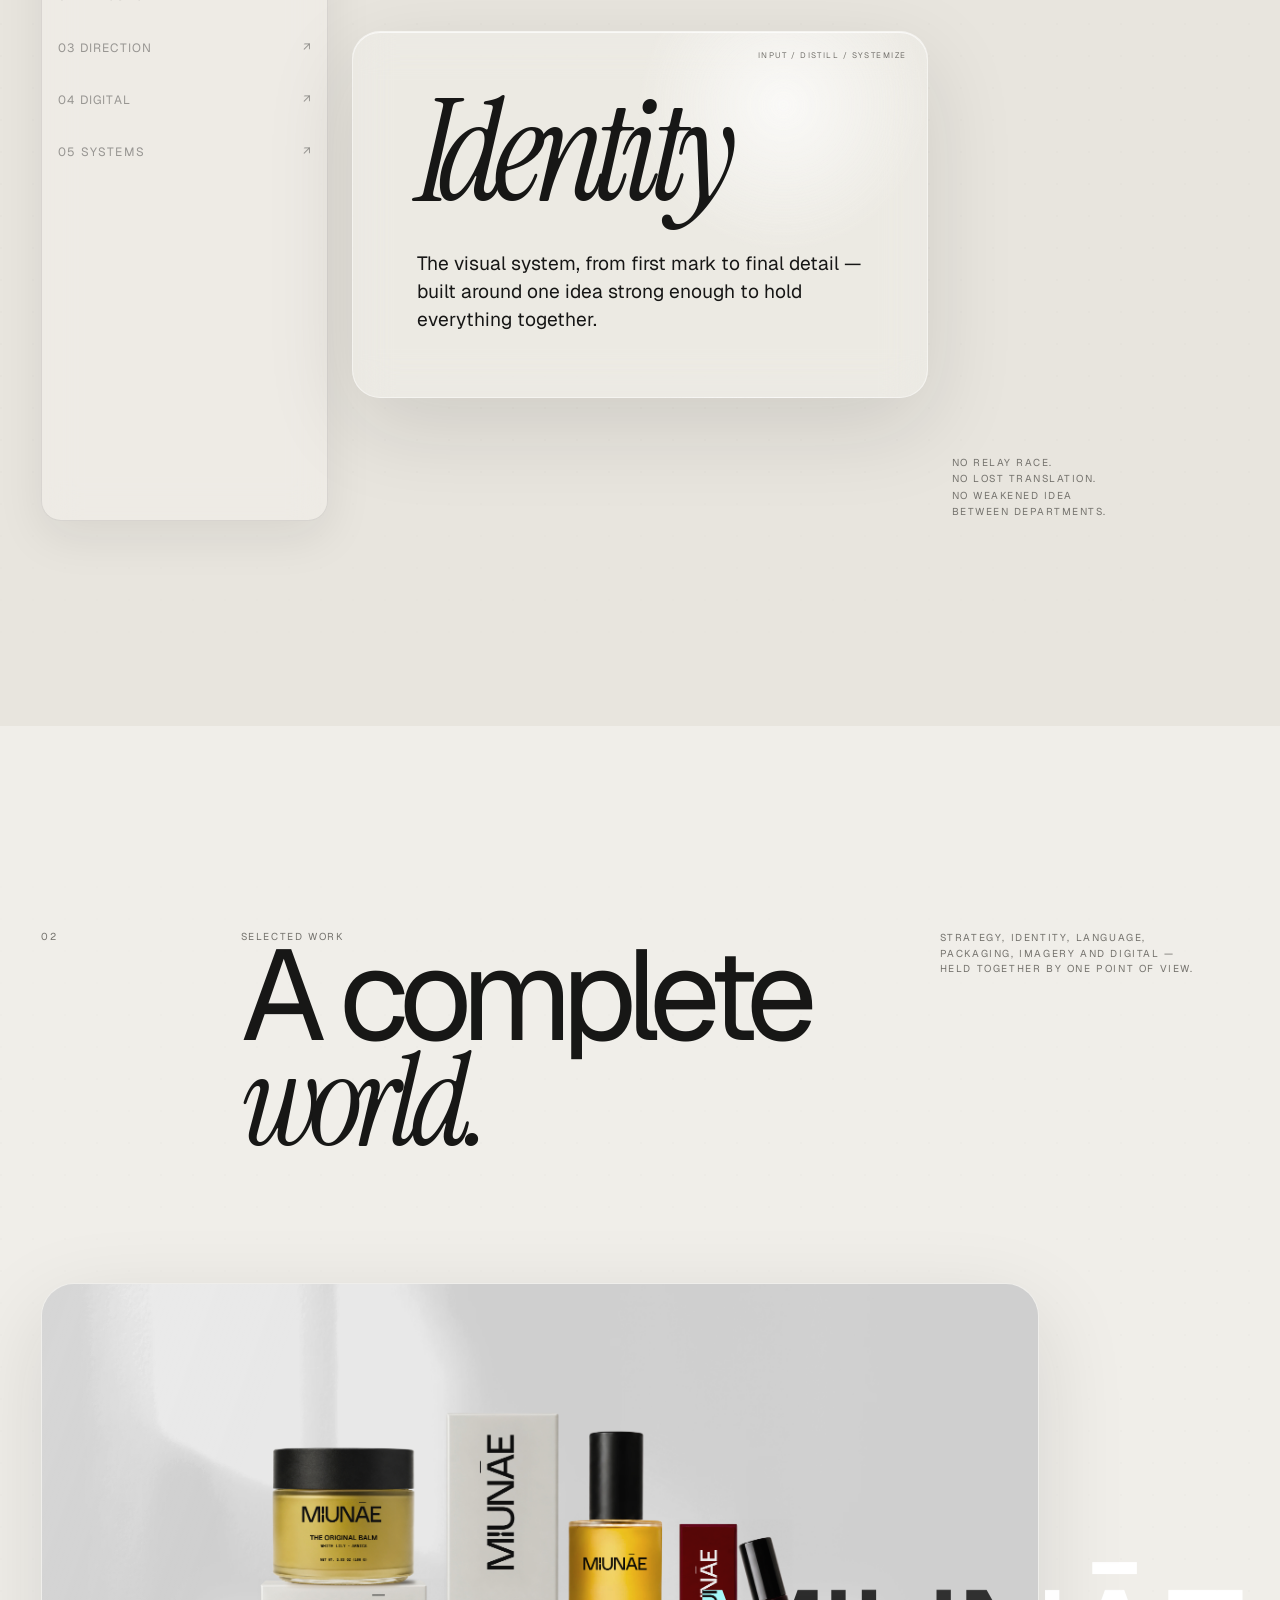
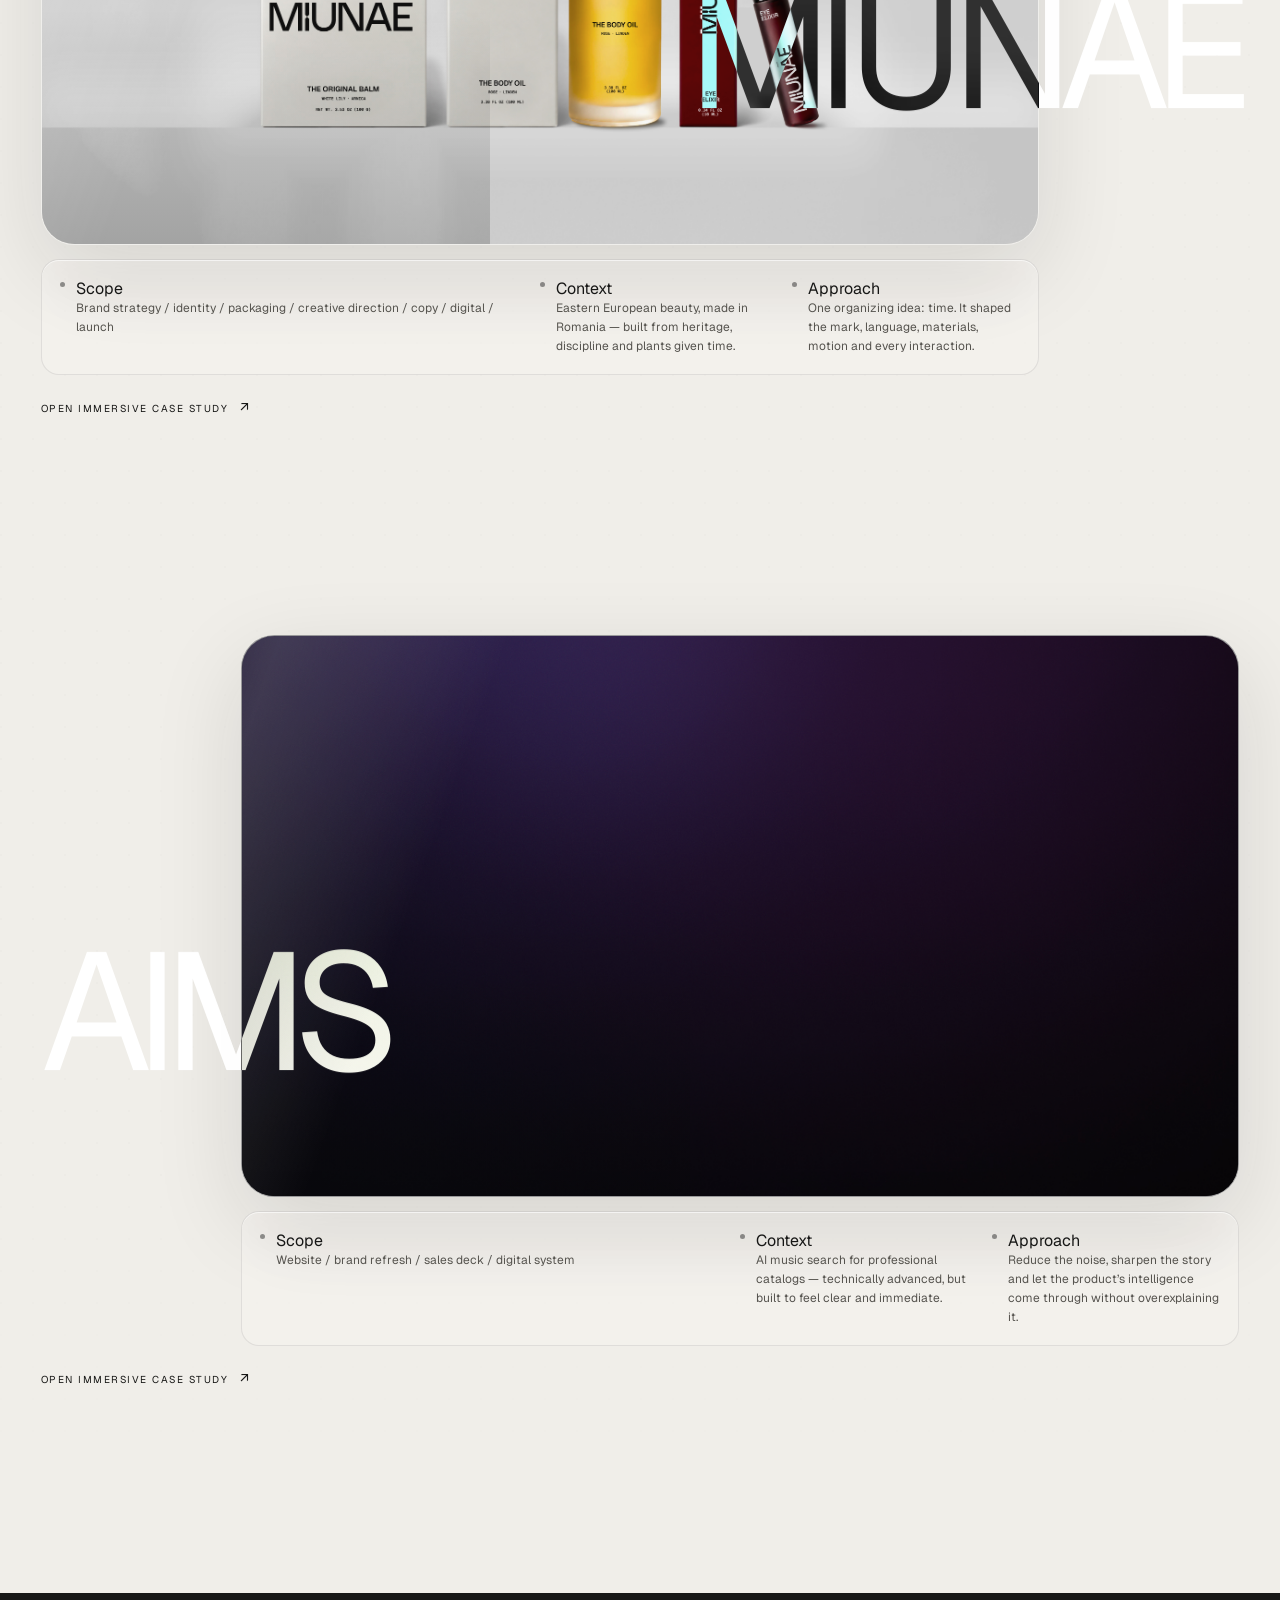
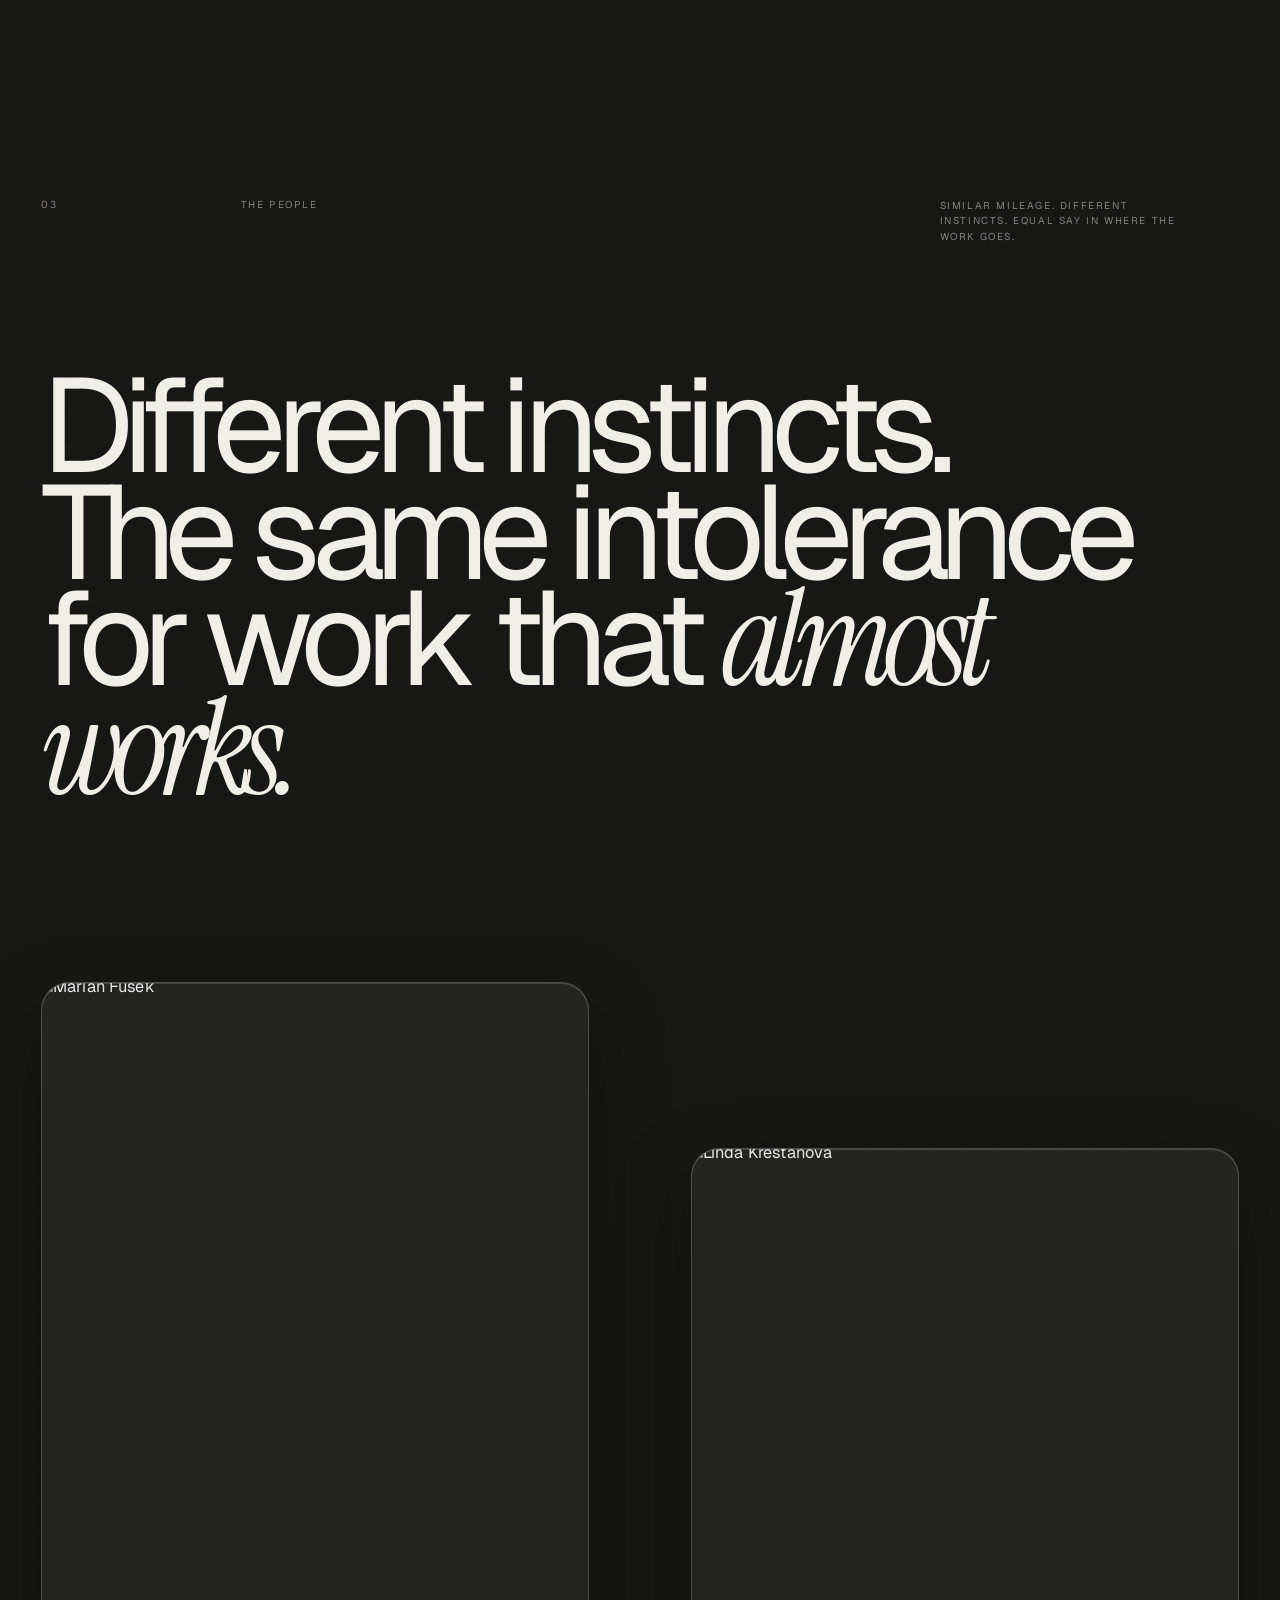
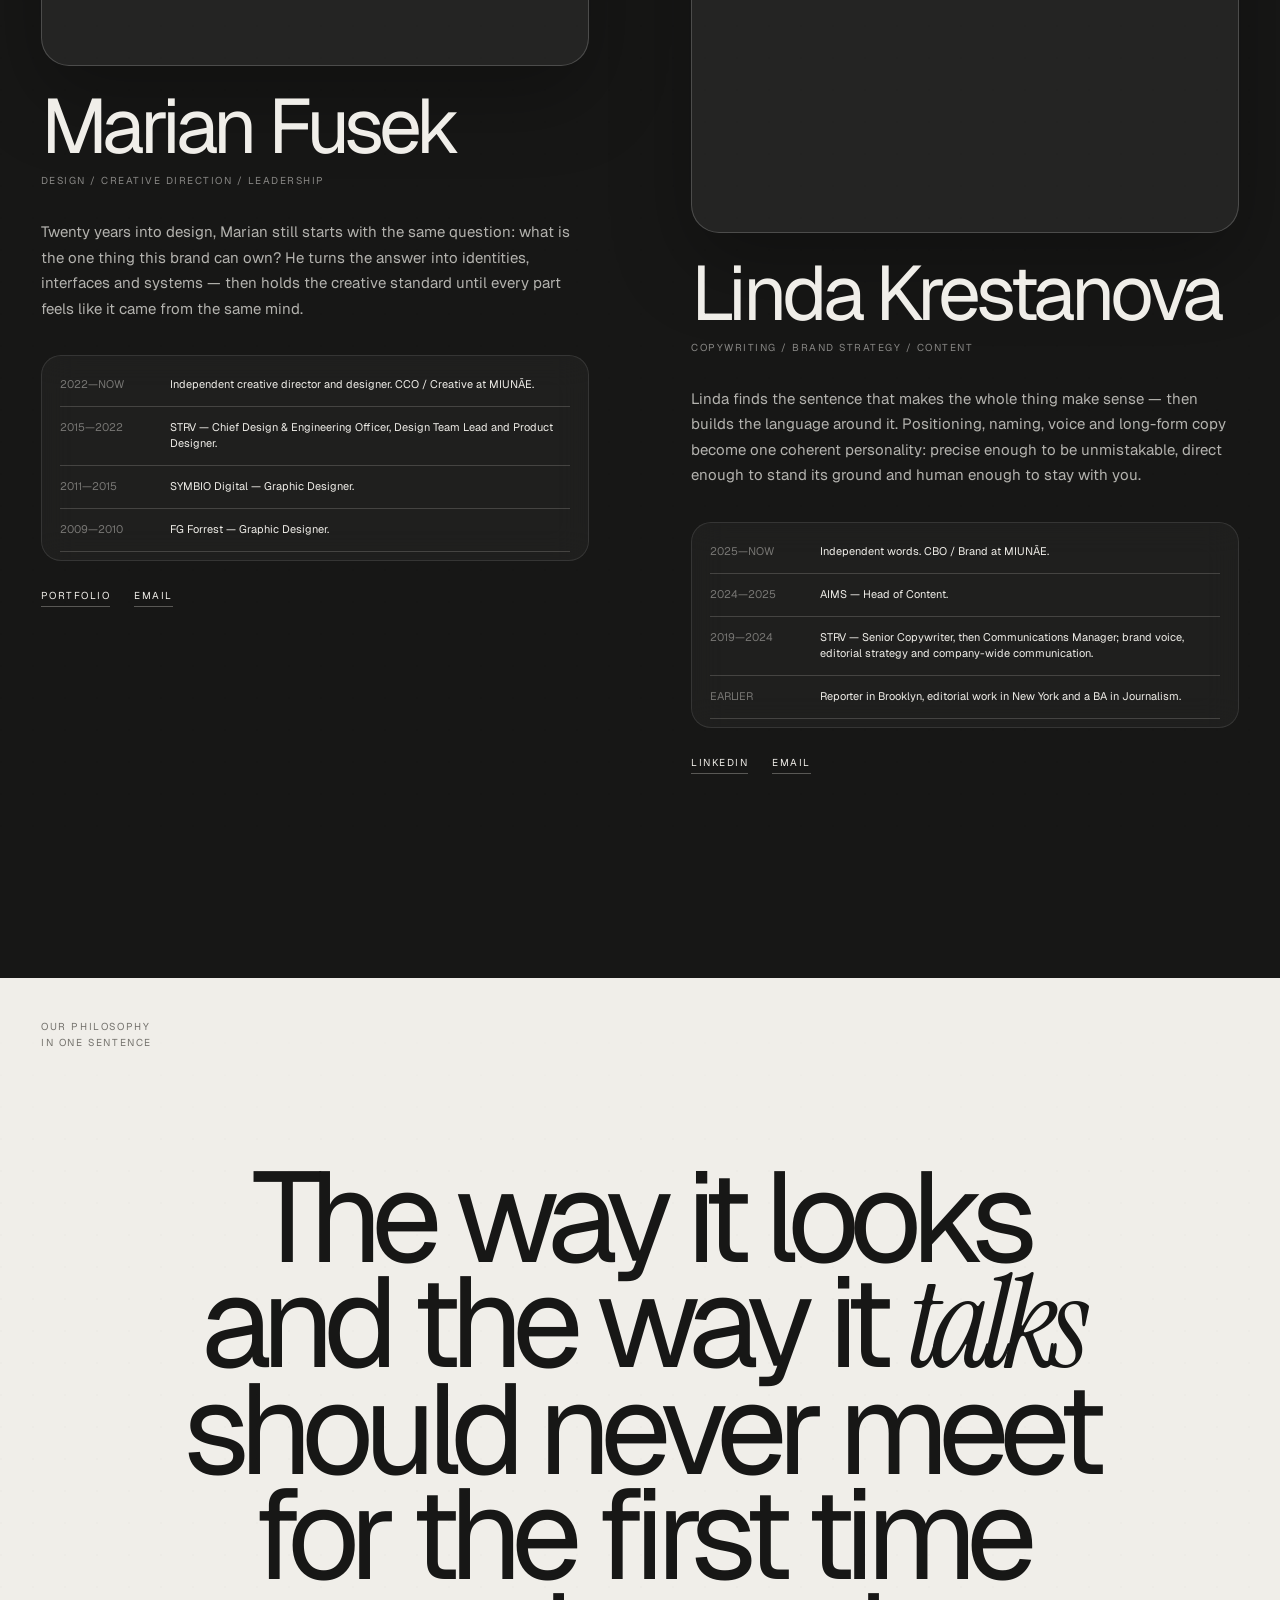
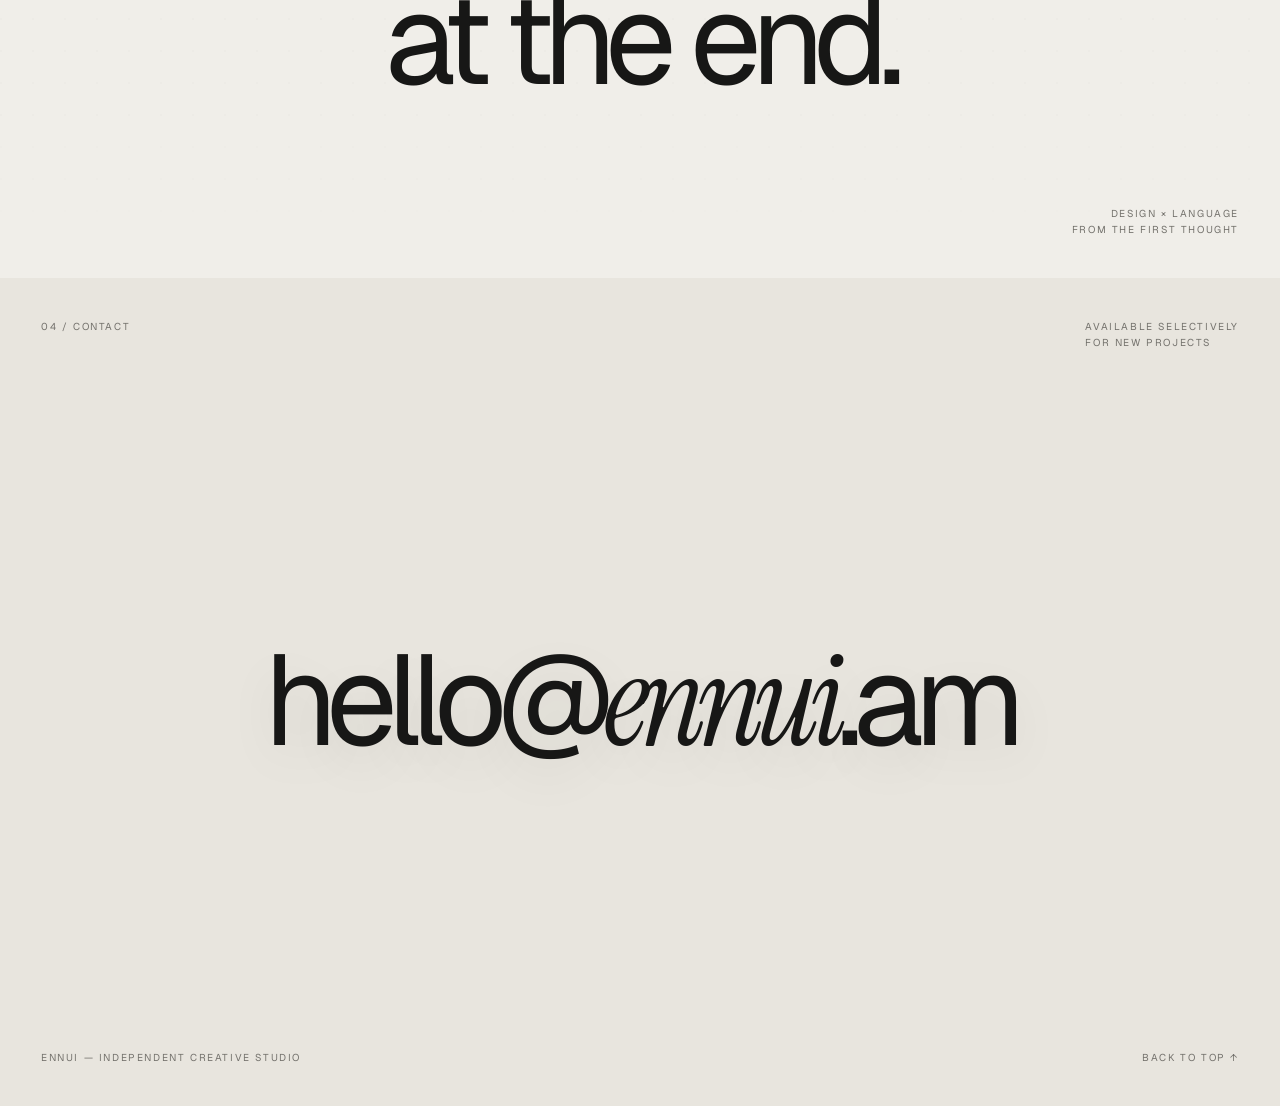
==== commit 258dc77b: "Update index.html" ====
--- a/index.html
+++ b/index.html
@@ -1,4 +1,5 @@
 <!DOCTYPE html>
+<!-- ENNUI V2 — biotech editorial interface -->
 <html lang="en">
 <head>
 <meta charset="UTF-8"><meta name="viewport" content="width=device-width,initial-scale=1">
@@ -133,6 +134,495 @@
   .cs-slider-head{display:block}.cs-slider-controls{margin-top:24px;justify-content:flex-end}.cs-slider-rail{grid-auto-columns:minmax(92%,1fr)}
 }
 
+
+
+/* ============================================================
+   ENNUI V2 — BIOTECH EDITORIAL INTERFACE
+   The homepage structure and copy are preserved. This layer adds
+   depth, glass, light, system metadata and premium case-study UI.
+   ============================================================ */
+:root{
+  --glass:rgba(248,247,243,.56);
+  --glass-soft:rgba(248,247,243,.30);
+  --glass-dark:rgba(13,14,13,.54);
+  --glass-line:rgba(255,255,255,.48);
+  --bio-gold:#d8d0b2;
+  --bio-cool:#cbd7d9;
+  --bio-ink:#111310;
+  --bio-shadow:0 28px 90px rgba(22,24,21,.12);
+  --bio-shadow-soft:0 16px 48px rgba(22,24,21,.08);
+}
+body:before{
+  content:"";
+  position:fixed;
+  inset:-20%;
+  z-index:0;
+  pointer-events:none;
+  background:
+    radial-gradient(circle at calc(50% + var(--mx)*18%) calc(18% + var(--my)*7%),rgba(255,255,255,.72),transparent 24%),
+    radial-gradient(circle at 80% 38%,rgba(203,215,217,.20),transparent 21%),
+    radial-gradient(circle at 16% 72%,rgba(216,208,178,.14),transparent 20%);
+  filter:blur(24px);
+  opacity:.78;
+  transition:opacity .6s ease;
+}
+body:after{
+  content:"";
+  position:fixed;
+  inset:0;
+  z-index:1;
+  pointer-events:none;
+  opacity:.18;
+  background-image:
+    linear-gradient(rgba(23,23,22,.035) 1px,transparent 1px),
+    linear-gradient(90deg,rgba(23,23,22,.035) 1px,transparent 1px);
+  background-size:96px 96px;
+  mask-image:linear-gradient(to bottom,rgba(0,0,0,.55),transparent 82%);
+}
+#grain{opacity:.025}
+.hero-cross{display:none!important}
+header{
+  top:10px;
+  left:var(--g);
+  right:var(--g);
+  width:auto;
+  height:58px;
+  padding:0 18px;
+  border:1px solid rgba(255,255,255,.35);
+  background:rgba(240,238,233,.24);
+  backdrop-filter:blur(18px) saturate(1.15);
+  -webkit-backdrop-filter:blur(18px) saturate(1.15);
+  border-radius:18px;
+  box-shadow:0 18px 48px rgba(21,22,20,.06),inset 0 1px rgba(255,255,255,.48);
+}
+.hero{padding-top:110px}
+.hero:before{
+  content:"SYS / ENNUI   ·   DUAL DISCIPLINE   ·   ACTIVE";
+  position:absolute;
+  left:50%;
+  top:50%;
+  transform:translate(-50%,calc(-50% - 17vw));
+  padding:10px 14px;
+  border:1px solid rgba(23,23,22,.10);
+  background:var(--glass-soft);
+  backdrop-filter:blur(16px);
+  -webkit-backdrop-filter:blur(16px);
+  border-radius:999px;
+  color:var(--grey);
+  font-size:8px;
+  letter-spacing:.18em;
+  white-space:nowrap;
+  box-shadow:inset 0 1px rgba(255,255,255,.55);
+}
+.hero:after{
+  content:"";
+  position:absolute;
+  left:12%;
+  right:12%;
+  top:50%;
+  height:1px;
+  background:linear-gradient(90deg,transparent,rgba(23,23,22,.10) 18%,rgba(23,23,22,.10) 82%,transparent);
+  transform:translateY(17vw);
+  pointer-events:none;
+}
+.hero-stage:before{
+  content:"";
+  position:absolute;
+  inset:-18% 8%;
+  z-index:-1;
+  border-radius:50%;
+  background:radial-gradient(circle at calc(50% + var(--mx)*10%) calc(45% + var(--my)*8%),rgba(255,255,255,.84),rgba(213,220,216,.12) 36%,transparent 66%);
+  filter:blur(18px);
+  transform:scale(calc(1 + var(--my)*.015));
+}
+.orbit{
+  padding:10px 12px;
+  border:1px solid rgba(23,23,22,.10);
+  border-radius:14px;
+  background:rgba(246,245,241,.43);
+  backdrop-filter:blur(13px);
+  -webkit-backdrop-filter:blur(13px);
+  box-shadow:inset 0 1px rgba(255,255,255,.56),0 10px 28px rgba(19,20,18,.05);
+}
+.hero-bottom p{
+  position:relative;
+  padding:18px 22px;
+  border:1px solid rgba(23,23,22,.09);
+  background:rgba(248,247,243,.34);
+  backdrop-filter:blur(14px);
+  -webkit-backdrop-filter:blur(14px);
+  border-radius:18px;
+  box-shadow:inset 0 1px rgba(255,255,255,.65);
+}
+.marquee{
+  background:rgba(240,238,233,.46);
+  backdrop-filter:blur(12px);
+  -webkit-backdrop-filter:blur(12px);
+}
+.services:before,.projects:before,.duo:before,.manifesto:before{
+  content:"";
+  position:absolute;
+  inset:0;
+  pointer-events:none;
+  background-image:radial-gradient(circle at 1px 1px,rgba(23,23,22,.12) 1px,transparent 0);
+  background-size:32px 32px;
+  opacity:.10;
+  mask-image:linear-gradient(to bottom,transparent,black 18%,black 82%,transparent);
+}
+.service-index{
+  border:1px solid rgba(23,23,22,.10);
+  border-radius:20px;
+  padding:8px 16px;
+  background:rgba(248,247,243,.34);
+  backdrop-filter:blur(18px);
+  -webkit-backdrop-filter:blur(18px);
+  box-shadow:var(--bio-shadow-soft),inset 0 1px rgba(255,255,255,.6);
+}
+.service-index button:last-child{border-bottom:0}
+.service-main{
+  position:relative;
+  border-radius:28px;
+  padding:clamp(34px,5vw,72px)!important;
+  border:1px solid rgba(255,255,255,.44);
+  background:
+    radial-gradient(circle at calc(75% + var(--mx)*8%) calc(20% + var(--my)*6%),rgba(255,255,255,.72),transparent 28%),
+    rgba(248,247,243,.28);
+  backdrop-filter:blur(20px) saturate(1.08);
+  -webkit-backdrop-filter:blur(20px) saturate(1.08);
+  box-shadow:var(--bio-shadow),inset 0 1px rgba(255,255,255,.7);
+  overflow:hidden;
+}
+.service-main:after{
+  content:"INPUT / DISTILL / SYSTEMIZE";
+  position:absolute;
+  right:20px;
+  top:18px;
+  color:var(--grey);
+  font-size:8px;
+  letter-spacing:.18em;
+}
+.project-media{
+  border-radius:clamp(20px,2.6vw,34px);
+  border:1px solid rgba(255,255,255,.58);
+  box-shadow:var(--bio-shadow),inset 0 1px rgba(255,255,255,.65);
+  transform:translateZ(0);
+}
+.project-media:before{
+  content:"";
+  position:absolute;
+  inset:0;
+  z-index:2;
+  pointer-events:none;
+  background:
+    linear-gradient(110deg,transparent 28%,rgba(255,255,255,.16) 49%,transparent 68%),
+    linear-gradient(to top,rgba(8,10,8,.18),transparent 42%);
+  transform:translateX(-55%);
+  transition:transform 1.4s var(--ease);
+}
+.project-card:hover .project-media:before{transform:translateX(48%)}
+.project-info{
+  margin-top:14px;
+  padding:18px;
+  border:1px solid rgba(23,23,22,.09);
+  border-radius:18px;
+  background:rgba(248,247,243,.34);
+  backdrop-filter:blur(16px);
+  -webkit-backdrop-filter:blur(16px);
+  box-shadow:inset 0 1px rgba(255,255,255,.58);
+}
+.project-info>div{position:relative;padding-left:16px}
+.project-info>div:before{content:"";position:absolute;left:0;top:4px;width:5px;height:5px;border-radius:50%;background:currentColor;opacity:.45}
+.person .portrait{
+  border-radius:28px;
+  border:1px solid rgba(255,255,255,.18);
+  box-shadow:0 30px 80px rgba(0,0,0,.28),inset 0 1px rgba(255,255,255,.16);
+}
+.milestones{
+  border:1px solid rgba(255,255,255,.10);
+  border-radius:20px;
+  padding:8px 18px;
+  background:rgba(255,255,255,.035);
+  backdrop-filter:blur(16px);
+  -webkit-backdrop-filter:blur(16px);
+}
+.contact-email{
+  text-shadow:0 18px 48px rgba(30,32,28,.08);
+}
+
+/* V2 overlay environment */
+.case-backdrop{background:rgba(8,10,9,.36);backdrop-filter:blur(18px) saturate(1.08);-webkit-backdrop-filter:blur(18px) saturate(1.08)}
+.case-panel{background:#e9e8e3}
+.case-viewport{background:#e9e8e3}
+.case-toolbar{
+  top:10px;
+  left:var(--g);
+  right:var(--g);
+  width:auto;
+  height:58px;
+  padding:0 16px;
+  border:1px solid rgba(255,255,255,.28);
+  border-radius:18px;
+  background:rgba(12,14,13,.28);
+  backdrop-filter:blur(20px) saturate(1.25);
+  -webkit-backdrop-filter:blur(20px) saturate(1.25);
+  box-shadow:0 20px 60px rgba(0,0,0,.16),inset 0 1px rgba(255,255,255,.22);
+}
+.case-progress{top:76px;left:calc(var(--g) + 4px);right:calc(var(--g) + 4px)}
+.cs-hero{
+  overflow:hidden;
+  background:
+    radial-gradient(circle at 76% 22%,rgba(203,215,217,.14),transparent 23%),
+    radial-gradient(circle at 26% 80%,rgba(216,208,178,.12),transparent 22%),
+    #0d0f0e;
+}
+.cs-hero:before{
+  content:"";
+  position:absolute;
+  inset:0;
+  opacity:.20;
+  background-image:
+    linear-gradient(rgba(255,255,255,.055) 1px,transparent 1px),
+    linear-gradient(90deg,rgba(255,255,255,.055) 1px,transparent 1px);
+  background-size:88px 88px;
+  mask-image:linear-gradient(to bottom,black,transparent 78%);
+}
+.cs-hero:after{
+  content:"LIVE SYSTEM / 00:01";
+  position:absolute;
+  right:var(--g);
+  top:108px;
+  padding:10px 13px;
+  border:1px solid rgba(255,255,255,.14);
+  border-radius:999px;
+  background:rgba(255,255,255,.055);
+  backdrop-filter:blur(14px);
+  -webkit-backdrop-filter:blur(14px);
+  color:rgba(255,255,255,.52);
+  font-size:8px;
+  letter-spacing:.18em;
+}
+.cs-hero>*{position:relative;z-index:1}
+.cs-brief{
+  padding:26px;
+  border:1px solid rgba(255,255,255,.13);
+  border-radius:22px;
+  background:rgba(255,255,255,.045);
+  backdrop-filter:blur(18px);
+  -webkit-backdrop-filter:blur(18px);
+  box-shadow:inset 0 1px rgba(255,255,255,.10),0 24px 60px rgba(0,0,0,.18);
+}
+.cs-media-section,.cs-slider-section,.cs-miunae-gallery,.cs-system,.cs-merch,.cs-copy-lab{
+  position:relative;
+  overflow:hidden;
+}
+.cs-media-section:before,.cs-slider-section:before,.cs-system:before,.cs-copy-lab:before{
+  content:"";
+  position:absolute;
+  inset:0;
+  pointer-events:none;
+  opacity:.12;
+  background-image:radial-gradient(circle at 1px 1px,rgba(23,23,22,.26) 1px,transparent 0);
+  background-size:28px 28px;
+  mask-image:linear-gradient(to bottom,transparent,black 18%,black 82%,transparent);
+}
+.cs-video{
+  border-radius:28px;
+  border:1px solid rgba(255,255,255,.52);
+  box-shadow:var(--bio-shadow),inset 0 1px rgba(255,255,255,.65);
+}
+.cs-video:after{
+  content:"MOTION / ATMOSPHERE / 01";
+  position:absolute;
+  left:18px;
+  bottom:18px;
+  padding:10px 12px;
+  border:1px solid rgba(255,255,255,.24);
+  border-radius:999px;
+  color:#fff;
+  background:rgba(10,12,10,.28);
+  backdrop-filter:blur(14px);
+  -webkit-backdrop-filter:blur(14px);
+  font-size:8px;
+  letter-spacing:.18em;
+  pointer-events:none;
+}
+.cs-video{position:relative}
+.cs-miunae-gallery figure,.cs-merch figure{
+  border-radius:22px;
+  border:1px solid rgba(255,255,255,.54);
+  box-shadow:var(--bio-shadow-soft),inset 0 1px rgba(255,255,255,.60);
+}
+.cs-system-grid{
+  border:1px solid rgba(23,23,22,.09);
+  border-radius:24px;
+  padding:10px 20px;
+  background:rgba(248,247,243,.36);
+  backdrop-filter:blur(18px);
+  -webkit-backdrop-filter:blur(18px);
+  box-shadow:inset 0 1px rgba(255,255,255,.58);
+}
+.cs-voice{
+  background:
+    radial-gradient(circle at 78% 30%,rgba(216,208,178,.12),transparent 26%),
+    #0d0f0e;
+}
+
+/* Copy strategy laboratory */
+.cs-copy-lab{
+  padding:clamp(100px,13vw,180px) var(--g);
+  background:
+    radial-gradient(circle at 84% 12%,rgba(203,215,217,.28),transparent 24%),
+    radial-gradient(circle at 12% 78%,rgba(216,208,178,.22),transparent 20%),
+    #e9e8e3;
+}
+.cs-copy-intro{
+  display:grid;
+  grid-template-columns:2fr 6fr 4fr;
+  gap:24px;
+  align-items:start;
+  margin-bottom:clamp(58px,8vw,112px);
+  position:relative;
+  z-index:1;
+}
+.cs-copy-intro h3{
+  font-size:clamp(54px,8.6vw,128px);
+  line-height:.80;
+  letter-spacing:-.075em;
+  font-weight:400;
+}
+.cs-copy-intro h3 em{font-family:var(--serif);font-style:italic;font-weight:400}
+.cs-copy-intro>p{font-size:15px;line-height:1.72;color:var(--grey)}
+.cs-copy-grid{
+  position:relative;
+  z-index:1;
+  display:grid;
+  grid-template-columns:repeat(12,1fr);
+  gap:18px;
+}
+.copy-unit{
+  grid-column:span 4;
+  min-height:280px;
+  padding:24px;
+  border:1px solid rgba(255,255,255,.58);
+  border-radius:24px;
+  background:linear-gradient(145deg,rgba(255,255,255,.52),rgba(255,255,255,.20));
+  backdrop-filter:blur(22px) saturate(1.15);
+  -webkit-backdrop-filter:blur(22px) saturate(1.15);
+  box-shadow:var(--bio-shadow-soft),inset 0 1px rgba(255,255,255,.72);
+  transition:transform .55s var(--ease),box-shadow .55s var(--ease),background .55s var(--ease);
+}
+.copy-unit:hover{
+  transform:translateY(-8px);
+  box-shadow:0 30px 80px rgba(22,24,21,.15),inset 0 1px rgba(255,255,255,.82);
+  background:linear-gradient(145deg,rgba(255,255,255,.66),rgba(255,255,255,.26));
+}
+.copy-unit.wide{grid-column:span 8}
+.copy-unit.dark{
+  color:var(--paper);
+  background:linear-gradient(145deg,rgba(18,20,18,.88),rgba(18,20,18,.72));
+  border-color:rgba(255,255,255,.14);
+  box-shadow:0 28px 80px rgba(0,0,0,.20),inset 0 1px rgba(255,255,255,.10);
+}
+.copy-unit .unit-no{display:flex;justify-content:space-between;gap:16px;font-size:9px;text-transform:uppercase;letter-spacing:.16em;color:var(--grey);margin-bottom:42px}
+.copy-unit.dark .unit-no{color:rgba(240,238,233,.46)}
+.copy-unit h4{font-size:clamp(25px,2.4vw,38px);line-height:.98;letter-spacing:-.04em;font-weight:400;margin-bottom:18px}
+.copy-unit h4 em{font-family:var(--serif);font-style:italic}
+.copy-unit p,.copy-unit li{font-size:13px;line-height:1.66;color:var(--grey)}
+.copy-unit.dark p,.copy-unit.dark li{color:rgba(240,238,233,.68)}
+.copy-unit ul{list-style:none;display:grid;gap:10px}
+.copy-unit li{padding-top:10px;border-top:1px solid rgba(23,23,22,.09)}
+.copy-unit.dark li{border-top-color:rgba(255,255,255,.10)}
+.copy-lines{display:grid;gap:12px;margin-top:24px}
+.copy-line{
+  padding:15px 16px;
+  border:1px solid rgba(23,23,22,.09);
+  border-radius:14px;
+  background:rgba(255,255,255,.34);
+  font-size:clamp(17px,1.8vw,26px);
+  line-height:1.12;
+  letter-spacing:-.025em;
+}
+.copy-unit.dark .copy-line{border-color:rgba(255,255,255,.10);background:rgba(255,255,255,.04)}
+.copy-scale{display:grid;grid-template-columns:repeat(4,1fr);gap:10px;margin-top:24px}
+.copy-scale span{padding:12px 10px;border:1px solid rgba(23,23,22,.09);border-radius:12px;font-size:9px;letter-spacing:.12em;text-transform:uppercase;text-align:center}
+
+/* Draggable, momentum-based galleries */
+.cs-slider-section{
+  background:
+    radial-gradient(circle at 82% 18%,rgba(203,215,217,.19),transparent 23%),
+    var(--paper);
+}
+.cs-slider-section.socials{
+  background:
+    radial-gradient(circle at 16% 24%,rgba(216,208,178,.20),transparent 22%),
+    var(--paper2);
+}
+.cs-slider-head{
+  position:relative;
+  z-index:2;
+  padding:22px;
+  border:1px solid rgba(255,255,255,.55);
+  border-radius:22px;
+  background:rgba(248,247,243,.38);
+  backdrop-filter:blur(18px);
+  -webkit-backdrop-filter:blur(18px);
+  box-shadow:inset 0 1px rgba(255,255,255,.65),var(--bio-shadow-soft);
+}
+.cs-slider-controls button{border-radius:50%;background:rgba(255,255,255,.28);backdrop-filter:blur(12px);-webkit-backdrop-filter:blur(12px)}
+.cs-slider-rail{
+  position:relative;
+  z-index:2;
+  cursor:grab;
+  touch-action:pan-y;
+  user-select:none;
+  -webkit-user-select:none;
+  overscroll-behavior-inline:contain;
+  scroll-behavior:smooth;
+}
+.cs-slider-rail.is-dragging{
+  cursor:grabbing;
+  scroll-snap-type:none;
+  scroll-behavior:auto;
+}
+.cs-slider-rail img{pointer-events:none;-webkit-user-drag:none;user-select:none}
+.cs-aims-slide,.cs-social-slide{
+  border-radius:24px;
+  border:1px solid rgba(255,255,255,.44);
+  box-shadow:0 28px 80px rgba(12,10,20,.15),inset 0 1px rgba(255,255,255,.38);
+}
+.cs-aims-slide:after,.cs-social-slide:after{
+  content:"DRAG / EXPLORE";
+  position:absolute;
+  right:16px;
+  bottom:16px;
+  padding:9px 11px;
+  border-radius:999px;
+  border:1px solid rgba(255,255,255,.20);
+  background:rgba(8,10,9,.25);
+  backdrop-filter:blur(12px);
+  -webkit-backdrop-filter:blur(12px);
+  color:#fff;
+  font-size:8px;
+  letter-spacing:.16em;
+  pointer-events:none;
+}
+
+@media(max-width:900px){
+  header{left:12px;right:12px}
+  .hero:before{display:none}
+  .orbit{padding:8px 9px}
+  .cs-copy-intro{grid-template-columns:1fr}
+  .copy-unit,.copy-unit.wide{grid-column:1/-1;min-height:0}
+  .copy-scale{grid-template-columns:1fr 1fr}
+  .case-toolbar{left:12px;right:12px}
+}
+@media(max-width:620px){
+  .project-info{padding:14px}
+  .cs-slider-head{padding:16px}
+  .cs-copy-lab{padding-left:18px;padding-right:18px}
+  .copy-unit{padding:20px}
+}
+
 </style>
 </head><body id="top">
 <div id="grain"></div><div id="cursor"></div><div class="cursor-label" id="cursorLabel"></div><div class="grid" aria-hidden="true"><i></i><i></i><i></i><i></i><i></i><i></i><i></i><i></i><i></i><i></i><i></i><i></i></div>
@@ -192,6 +682,23 @@
 
         <section class="cs-system"><div class="cs-system-head"><div class="cs-label">The system</div><h3>One truth.<br><em>Many forms.</em></h3><p>The work needed range without losing its center. Every decision came back to time, potency, tactility and the confidence of Eastern European beauty.</p></div><div class="cs-system-grid"><article class="cs-system-item"><h4>Identity</h4><p>An hourglass lives inside the wordmark — not as decoration, but as the core idea made visible.</p></article><article class="cs-system-item"><h4>Packaging</h4><p>Frosted glass, deep botanical color and exact typography make the products feel collected rather than manufactured.</p></article><article class="cs-system-item"><h4>Language</h4><p>Direct, intelligent and emotionally specific. No soft-focus beauty filler.</p></article><article class="cs-system-item"><h4>Imagery</h4><p>Clean architecture meets overgrown nature. Hard light, true color, soil, petals and living material.</p></article><article class="cs-system-item"><h4>Digital</h4><p>The website behaves like the brand speaks: confident, tactile and layered.</p></article><article class="cs-system-item"><h4>Launch</h4><p>Social, films, product pages, print and education arrived from one shared point of view.</p></article></div></section>
 
+
+        <section class="cs-copy-lab miunae-copy-lab">
+          <div class="cs-copy-intro">
+            <span class="cs-label">Language system / Linda</span>
+            <h3>Copy as<br><em>brand behavior.</em></h3>
+            <p>The voice was not written after the identity. It was developed beside it — using the same tension between precision and instinct, luxury and bluntness, heritage and the present.</p>
+          </div>
+          <div class="cs-copy-grid">
+            <article class="copy-unit"><div class="unit-no"><span>01 / The tension</span><span>Foundation</span></div><h4>Natural, never <em>nostalgic.</em></h4><p>The formulas come from Romanian knowledge and living material, but the language never performs folklore. Heritage is the source of authority, not a costume.</p></article>
+            <article class="copy-unit"><div class="unit-no"><span>02 / The voice</span><span>Personality</span></div><h4>Direct. Intelligent.<br><em>Sensory.</em></h4><p>Confident enough to be blunt, informed enough to earn its claims and emotional enough to make texture, ritual and time feel immediate.</p></article>
+            <article class="copy-unit dark"><div class="unit-no"><span>03 / Refusals</span><span>Guardrails</span></div><h4>What the brand<br>would <em>never say.</em></h4><ul><li>Generic wellness language</li><li>Borrowed mysticism</li><li>Soft-focus beauty filler</li><li>Science used as theater</li></ul></article>
+            <article class="copy-unit wide"><div class="unit-no"><span>04 / Language principles</span><span>System</span></div><h4>Every line has<br><em>a job.</em></h4><ul><li>Say the actual thing before decorating it.</li><li>Let imagery carry poetry; let copy carry meaning.</li><li>Use short sentences when confidence matters.</li><li>Make education feel like part of the brand, not a disclaimer beneath it.</li></ul></article>
+            <article class="copy-unit dark"><div class="unit-no"><span>05 / Selected lines</span><span>Specimens</span></div><h4>The voice,<br><em>in use.</em></h4><div class="copy-lines"><div class="copy-line">100% natural. No water. Layered and alive.</div><div class="copy-line">Respectfully, right on time.</div><div class="copy-line">Time given. Time honored. Time refined.</div></div></article>
+            <article class="copy-unit wide"><div class="unit-no"><span>06 / How it scales</span><span>Application</span></div><h4>One personality.<br><em>Different pressures.</em></h4><p>The same voice becomes concise on packaging, explanatory on product pages, conversational on social and emotionally exact in campaigns — without turning into four different brands.</p><div class="copy-scale"><span>Packaging</span><span>Digital</span><span>Social</span><span>Education</span></div></article>
+          </div>
+        </section>
+
         <section class="cs-voice"><div class="cs-voice-grid"><h3>Words with<br><em>a spine.</em></h3><div class="cs-voice-copy"><blockquote>“You’re gonna wanna feel this.”</blockquote><p>Linda built a voice that carries Nadine’s energy without turning it into theater: blunt where beauty copy is usually vague, sensory without becoming ornamental and informed without sounding clinical. Marian built the visual world to hold the same tension — elegant, exact and slightly feral.</p></div></div></section>
         <footer class="cs-exit"><span class="cs-label">End of case study / MIUNĀE</span><button type="button" data-case-close data-hover="CLOSE">Return to ENNUI <i>×</i></button></footer>
       </article>
@@ -226,7 +733,7 @@
 
         <section class="cs-slider-section" data-slider-block>
           <div class="cs-slider-head"><div><span class="cs-label">Website / 01—07</span><h3>Product story,<br><em>one frame at a time.</em></h3></div><div class="cs-slider-controls"><button type="button" data-slider-prev data-hover="PREV" aria-label="Previous AIMS website slide">←</button><span>Drag or use arrows</span><button type="button" data-slider-next data-hover="NEXT" aria-label="Next AIMS website slide">→</button></div></div>
-          <div class="cs-slider-rail" data-slider>
+          <div class="cs-slider-rail" data-slider data-hover="DRAG" aria-label="Draggable horizontal gallery">
             <figure class="cs-aims-slide"><div class="cs-aims-bg"></div><img src="/media/projects/aims/images/slide-02/01-hp.jpg" alt="AIMS homepage" loading="lazy"></figure>
             <figure class="cs-aims-slide"><div class="cs-aims-bg"></div><img src="/media/projects/aims/images/slide-02/02-products.jpg" alt="AIMS products page" loading="lazy"></figure>
             <figure class="cs-aims-slide"><div class="cs-aims-bg"></div><img src="/media/projects/aims/images/slide-02/03-usecases.jpg" alt="AIMS use cases page" loading="lazy"></figure>
@@ -239,10 +746,27 @@
 
         <section class="cs-slider-section socials" data-slider-block>
           <div class="cs-slider-head"><div><span class="cs-label">Social system / 01—03</span><h3>The same logic,<br><em>outside the site.</em></h3></div><div class="cs-slider-controls"><button type="button" data-slider-prev data-hover="PREV" aria-label="Previous AIMS social slide">←</button><span>Drag or use arrows</span><button type="button" data-slider-next data-hover="NEXT" aria-label="Next AIMS social slide">→</button></div></div>
-          <div class="cs-slider-rail" data-slider>
+          <div class="cs-slider-rail" data-slider data-hover="DRAG" aria-label="Draggable horizontal gallery">
             <figure class="cs-social-slide"><img src="/media/projects/aims/images/slide-03/03-aims-socials-1.jpg" alt="AIMS social design 1" loading="lazy"></figure>
             <figure class="cs-social-slide"><img src="/media/projects/aims/images/slide-03/03-aims-socials-2.jpg" alt="AIMS social design 2" loading="lazy"></figure>
             <figure class="cs-social-slide"><img src="/media/projects/aims/images/slide-03/03-aims-socials-3.jpg" alt="AIMS social design 3" loading="lazy"></figure>
+          </div>
+        </section>
+
+
+        <section class="cs-copy-lab aims-copy-lab">
+          <div class="cs-copy-intro">
+            <span class="cs-label">Language system / Linda</span>
+            <h3>Technical depth,<br><em>human speed.</em></h3>
+            <p>AIMS needed to sound as intelligent as the product without asking the audience to decode the intelligence first. The message architecture leads with use, then reveals complexity only when it becomes useful.</p>
+          </div>
+          <div class="cs-copy-grid">
+            <article class="copy-unit"><div class="unit-no"><span>01 / The tension</span><span>Foundation</span></div><h4>Advanced technology.<br><em>Immediate value.</em></h4><p>The product is sophisticated. The language should not make the user work to prove it. Complexity lives under the surface; utility arrives first.</p></article>
+            <article class="copy-unit"><div class="unit-no"><span>02 / The voice</span><span>Personality</span></div><h4>Informed, calm<br>and <em>decisive.</em></h4><p>No breathless AI language. No future-tense promises. The voice explains what the product lets people do now, with specificity and control.</p></article>
+            <article class="copy-unit dark"><div class="unit-no"><span>03 / Refusals</span><span>Guardrails</span></div><h4>What stayed<br><em>out.</em></h4><ul><li>AI hype and vague superlatives</li><li>Technical theater</li><li>Long explanations before the benefit</li><li>Category language that could belong to any platform</li></ul></article>
+            <article class="copy-unit wide"><div class="unit-no"><span>04 / Message architecture</span><span>System</span></div><h4>One question<br><em>per frame.</em></h4><ul><li>Lead with the task the user is trying to complete.</li><li>Move from outcome to method, never the reverse.</li><li>Use concrete verbs and visible examples.</li><li>Let interface and language share the explanatory load.</li></ul></article>
+            <article class="copy-unit dark"><div class="unit-no"><span>05 / Working language</span><span>Specimens</span></div><h4>Fast to read.<br><em>Hard to misread.</em></h4><div class="copy-lines"><div class="copy-line">Find the right track faster.</div><div class="copy-line">Search by what the music feels like.</div><div class="copy-line">Less browsing. Better matches.</div></div></article>
+            <article class="copy-unit wide"><div class="unit-no"><span>06 / How it scales</span><span>Application</span></div><h4>A single logic<br><em>across the funnel.</em></h4><p>The homepage establishes the promise, product pages prove it, use cases make it concrete and social content reduces the system into fast, repeatable ideas.</p><div class="copy-scale"><span>Homepage</span><span>Product</span><span>Use cases</span><span>Social</span></div></article>
           </div>
         </section>
 
@@ -255,7 +779,7 @@
 
 <script>
 (()=>{const reduced=matchMedia('(prefers-reduced-motion:reduce)').matches;const pre=document.getElementById('preloader'),words=[...document.querySelectorAll('.preword')];if(reduced)pre.classList.add('done');else{let i=0;const run=()=>{words.forEach(w=>w.classList.remove('show'));if(i<words.length){words[i++].classList.add('show');setTimeout(run,i===words.length?760:520)}else pre.classList.add('done')};setTimeout(run,180)}
-const cursor=document.getElementById('cursor'),label=document.getElementById('cursorLabel');if(matchMedia('(pointer:fine)').matches){addEventListener('mousemove',e=>{cursor.style.left=e.clientX+'px';cursor.style.top=e.clientY+'px';label.style.left=e.clientX+16+'px';label.style.top=e.clientY+14+'px';cursor.classList.add('on');const x=(e.clientX/innerWidth-.5)*2,y=(e.clientY/innerHeight-.5)*2;document.documentElement.style.setProperty('--mx',x);document.documentElement.style.setProperty('--my',y)});document.addEventListener('mouseover',e=>{const t=e.target.closest('[data-hover],a,button');if(!t)return;cursor.classList.add('link');label.textContent=t.dataset.hover||'OPEN';label.classList.add('on')});document.addEventListener('mouseout',e=>{if(e.target.closest('[data-hover],a,button')){cursor.classList.remove('link');label.classList.remove('on')}})}
+const cursor=document.getElementById('cursor'),label=document.getElementById('cursorLabel');if(matchMedia('(pointer:fine)').matches){addEventListener('mousemove',e=>{cursor.style.left=e.clientX+'px';cursor.style.top=e.clientY+'px';label.style.left=e.clientX+14+'px';label.style.top=e.clientY+12+'px';cursor.classList.add('on');const x=(e.clientX/innerWidth-.5)*2,y=(e.clientY/innerHeight-.5)*2;document.documentElement.style.setProperty('--mx',x);document.documentElement.style.setProperty('--my',y)});document.addEventListener('mouseover',e=>{const t=e.target.closest('[data-hover],a,button');if(!t)return;cursor.classList.add('link');label.textContent=t.dataset.hover||'OPEN';label.classList.add('on')});document.addEventListener('mouseout',e=>{if(e.target.closest('[data-hover],a,button')){cursor.classList.remove('link');label.classList.remove('on')}})}
 const obs=new IntersectionObserver(es=>es.forEach(e=>{if(e.isIntersecting){e.target.classList.add('in');obs.unobserve(e.target)}}),{threshold:.12,rootMargin:'0px 0px -6%'});document.querySelectorAll('.reveal').forEach(el=>obs.observe(el));let last=0;const header=document.getElementById('header');addEventListener('scroll',()=>{const y=scrollY;header.classList.toggle('hide',y>last&&y>180);last=y},{passive:true});
 const buttons=[...document.querySelectorAll('#serviceIndex button')],word=document.getElementById('serviceWord'),copy=document.getElementById('serviceCopy');buttons.forEach(btn=>btn.addEventListener('mouseenter',()=>{if(btn.classList.contains('active'))return;buttons.forEach(b=>b.classList.remove('active'));btn.classList.add('active');word.classList.add('swap');setTimeout(()=>{word.innerHTML='<em>'+btn.dataset.word+'</em>';copy.textContent=btn.dataset.copy;word.classList.remove('swap')},180)}));
 const track=document.getElementById('marqueeTrack'),group=track.querySelector('.marquee-group');while(track.scrollWidth<innerWidth*3&&track.children.length<10)track.appendChild(group.cloneNode(true));let pos=0,lastT=performance.now();function marquee(t){const dt=Math.min(40,t-lastT);lastT=t;pos-=dt*.045;const w=group.offsetWidth||1;if(-pos>=w)pos+=w;track.style.transform=`translate3d(${pos}px,0,0)`;requestAnimationFrame(marquee)}if(!reduced)requestAnimationFrame(marquee);
@@ -272,7 +796,62 @@
 function requestCaseClose(){if(!activeCase)return;const name=activeCase.dataset.case,owns=history.state&&history.state.ennuiCase===name;closeCase(activeCase,true);if(owns)history.back();else if(location.hash==='#'+name)history.replaceState(history.state,'',location.pathname+location.search)}
 document.querySelectorAll('[data-case-open]').forEach(trigger=>trigger.addEventListener('click',e=>{e.preventDefault();openCase(trigger.dataset.caseOpen,trigger,true)}));
 caseOverlays.forEach(overlay=>{overlay.querySelectorAll('[data-case-close]').forEach(btn=>btn.addEventListener('click',requestCaseClose));const viewport=overlay.querySelector('.case-viewport');viewport.addEventListener('scroll',()=>{const max=viewport.scrollHeight-viewport.clientHeight;overlay.style.setProperty('--case-progress',max?viewport.scrollTop/max:0)},{passive:true})});
-document.querySelectorAll('[data-slider-block]').forEach(block=>{const rail=block.querySelector('[data-slider]'),prev=block.querySelector('[data-slider-prev]'),next=block.querySelector('[data-slider-next]');if(!rail)return;const step=()=>Math.max(rail.clientWidth*.84,280);prev&&prev.addEventListener('click',()=>rail.scrollBy({left:-step(),behavior:reduced?'auto':'smooth'}));next&&next.addEventListener('click',()=>rail.scrollBy({left:step(),behavior:reduced?'auto':'smooth'}))});
+document.querySelectorAll('[data-slider-block]').forEach(block=>{
+  const rail=block.querySelector('[data-slider]'),prev=block.querySelector('[data-slider-prev]'),next=block.querySelector('[data-slider-next]');
+  if(!rail)return;
+  rail.querySelectorAll('img').forEach(img=>{img.draggable=false});
+  const step=()=>Math.max(rail.clientWidth*.84,280);
+  const go=dir=>rail.scrollBy({left:dir*step(),behavior:reduced?'auto':'smooth'});
+  prev&&prev.addEventListener('click',()=>go(-1));
+  next&&next.addEventListener('click',()=>go(1));
+
+  let down=false,dragging=false,startX=0,startY=0,startScroll=0,lastX=0,lastTime=0,velocity=0,raf=0;
+  const stopMomentum=()=>{if(raf){cancelAnimationFrame(raf);raf=0}};
+  const nearestSnap=()=>{
+    const cards=[...rail.children];
+    if(!cards.length)return;
+    let target=cards[0].offsetLeft,best=Infinity;
+    cards.forEach(card=>{const d=Math.abs(card.offsetLeft-rail.scrollLeft);if(d<best){best=d;target=card.offsetLeft}});
+    rail.scrollTo({left:target,behavior:reduced?'auto':'smooth'});
+  };
+  const momentum=()=>{
+    velocity*=.94;
+    if(Math.abs(velocity)<.12){raf=0;nearestSnap();return}
+    rail.scrollLeft-=velocity*16;
+    raf=requestAnimationFrame(momentum);
+  };
+  rail.addEventListener('pointerdown',e=>{
+    if(e.pointerType==='mouse'&&e.button!==0)return;
+    stopMomentum();down=true;dragging=false;startX=e.clientX;startY=e.clientY;lastX=e.clientX;lastTime=performance.now();startScroll=rail.scrollLeft;velocity=0;
+    rail.setPointerCapture&&rail.setPointerCapture(e.pointerId);
+  });
+  rail.addEventListener('pointermove',e=>{
+    if(!down)return;
+    const dx=e.clientX-startX,dy=e.clientY-startY;
+    if(!dragging){
+      if(Math.abs(dx)<5&&Math.abs(dy)<5)return;
+      if(Math.abs(dy)>Math.abs(dx)*1.15){down=false;return}
+      dragging=true;rail.classList.add('is-dragging');
+      if(label){label.textContent='RELEASE';label.classList.add('on')}
+    }
+    e.preventDefault();
+    const now=performance.now(),dt=Math.max(1,now-lastTime);
+    velocity=(e.clientX-lastX)/dt;
+    lastX=e.clientX;lastTime=now;
+    rail.scrollLeft=startScroll-dx;
+  },{passive:false});
+  const end=e=>{
+    if(!down&&!dragging)return;
+    const wasDragging=dragging;down=false;dragging=false;rail.classList.remove('is-dragging');
+    try{rail.releasePointerCapture&&rail.releasePointerCapture(e.pointerId)}catch(_){ }
+    if(label){label.textContent='DRAG'}
+    if(wasDragging&&!reduced){velocity*=1.35;raf=requestAnimationFrame(momentum)}else if(wasDragging){nearestSnap()}
+  };
+  rail.addEventListener('pointerup',end);
+  rail.addEventListener('pointercancel',end);
+  rail.addEventListener('lostpointercapture',e=>{if(down||dragging)end(e)});
+  rail.addEventListener('click',e=>{if(Math.abs(rail.scrollLeft-startScroll)>5)e.preventDefault()},{capture:true});
+});
 document.addEventListener('keydown',e=>{if(!activeCase||activeCase.dataset.state!=='open')return;if(e.key==='Escape'){e.preventDefault();requestCaseClose();return}if(e.key==='Tab'){const f=focusables(activeCase);if(!f.length)return;const first=f[0],last=f[f.length-1];if(e.shiftKey&&document.activeElement===first){e.preventDefault();last.focus()}else if(!e.shiftKey&&document.activeElement===last){e.preventDefault();first.focus()}}});
 addEventListener('popstate',()=>{const name=location.hash.slice(1);if(name==='miunae'||name==='aims'){if(!activeCase||activeCase.dataset.case!==name){const trigger=document.querySelector('[data-case-open="'+name+'"]');openCase(name,trigger,false)}}else if(activeCase)closeCase(activeCase,true)});
 if(location.hash==='#miunae'||location.hash==='#aims'){const name=location.hash.slice(1),trigger=document.querySelector('[data-case-open="'+name+'"]');setTimeout(()=>openCase(name,trigger,false),reduced?80:1800)}
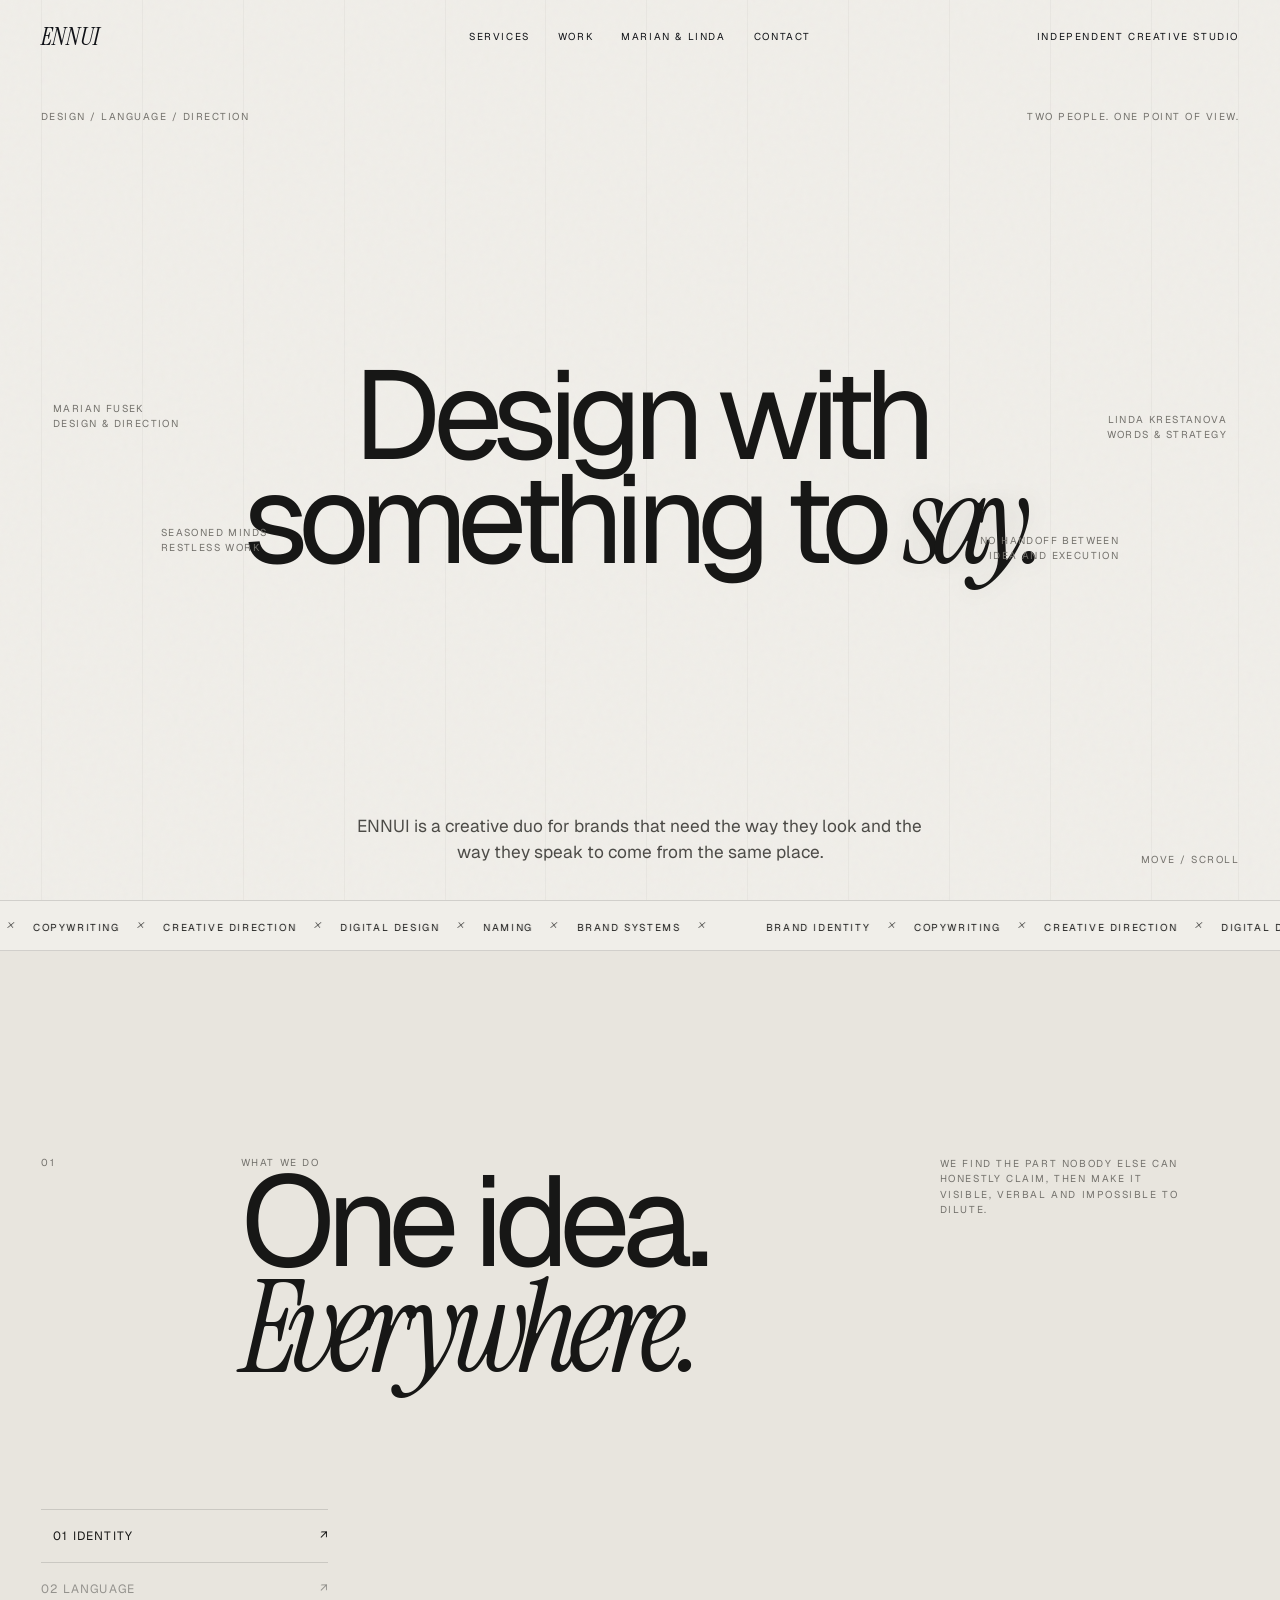
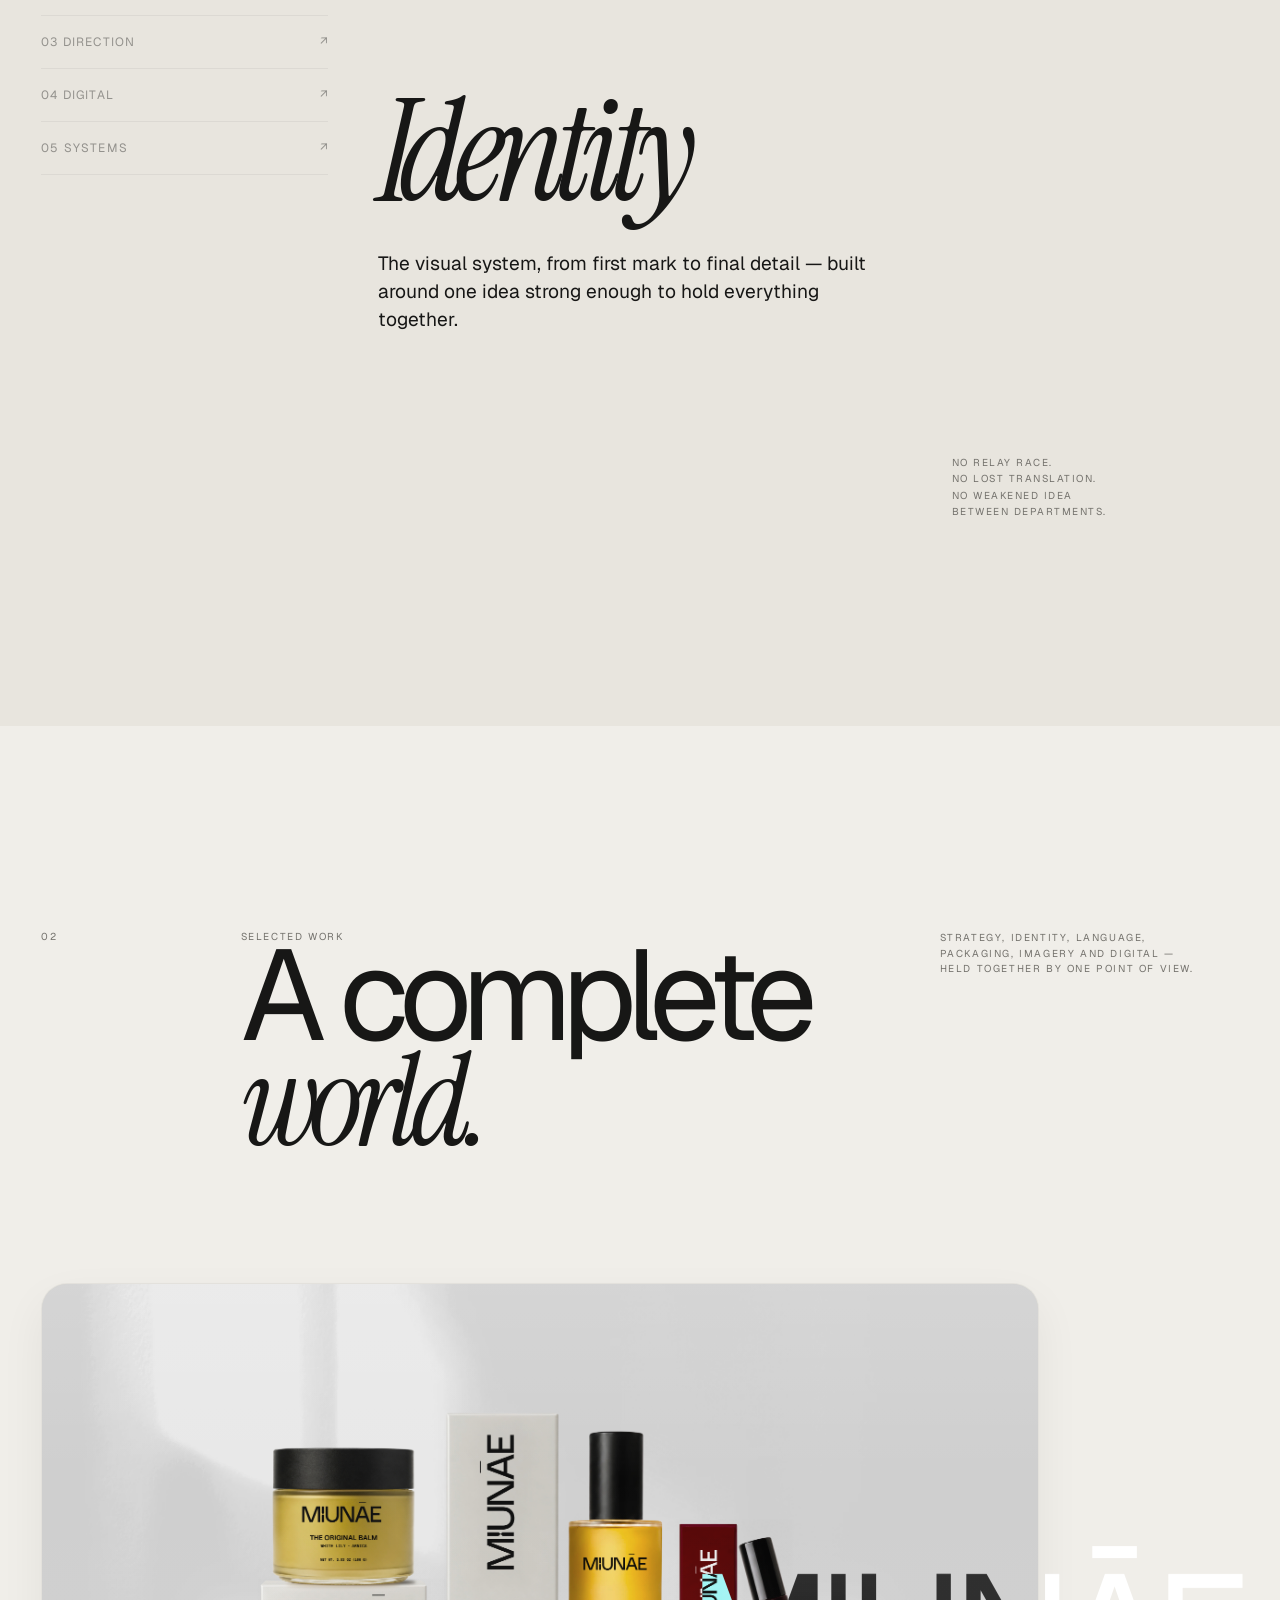
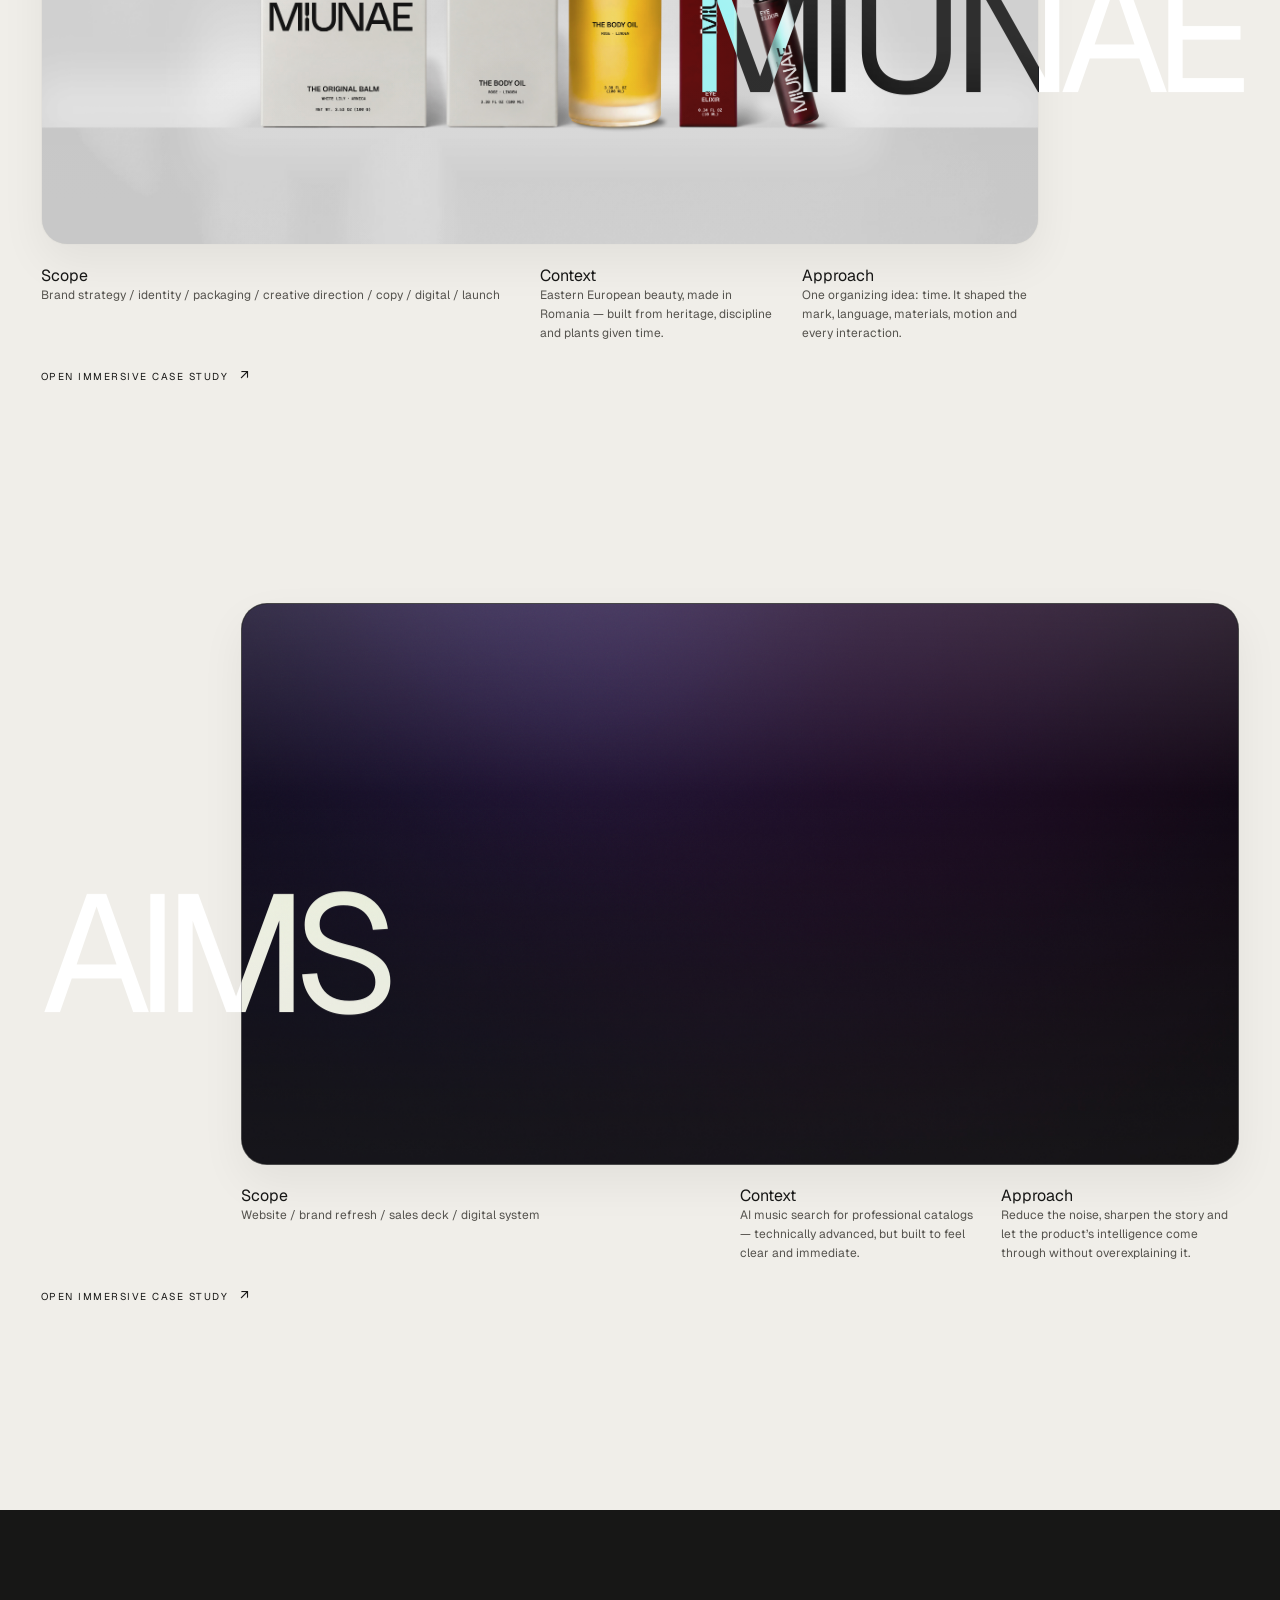
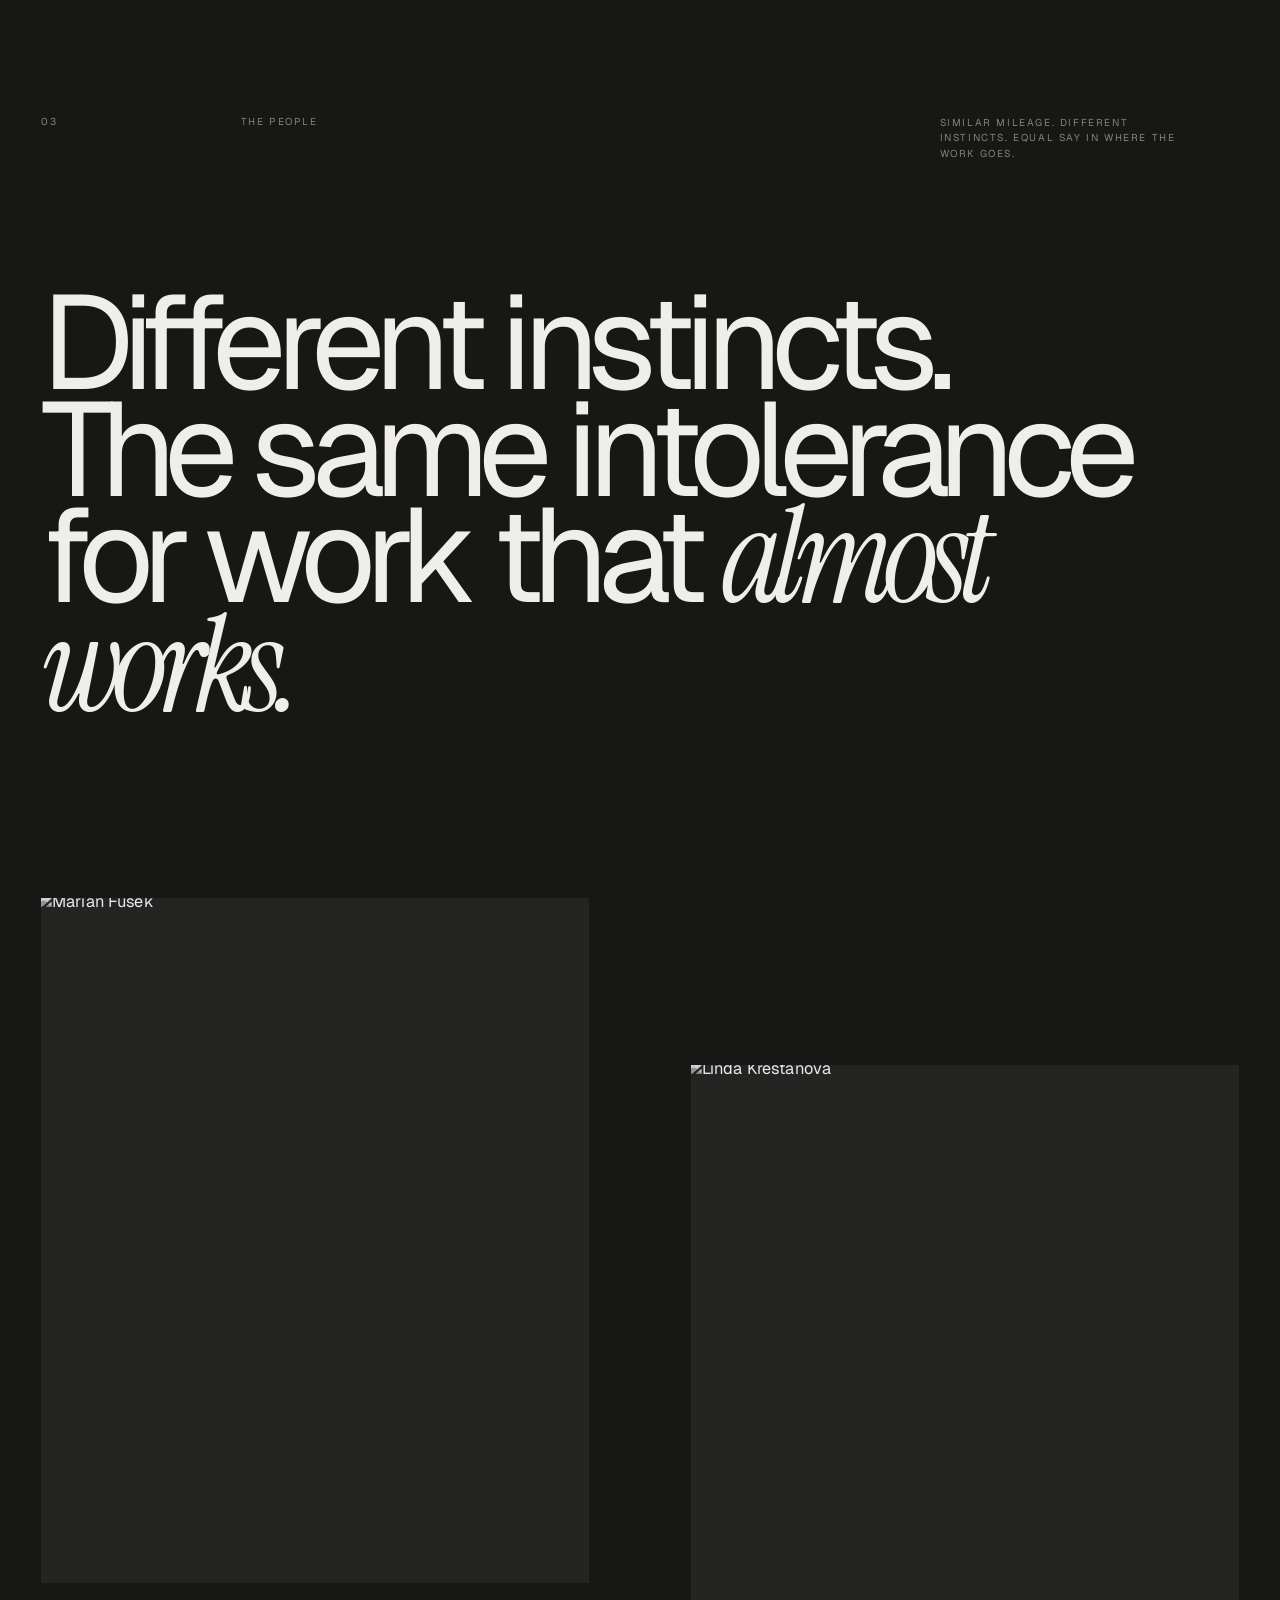
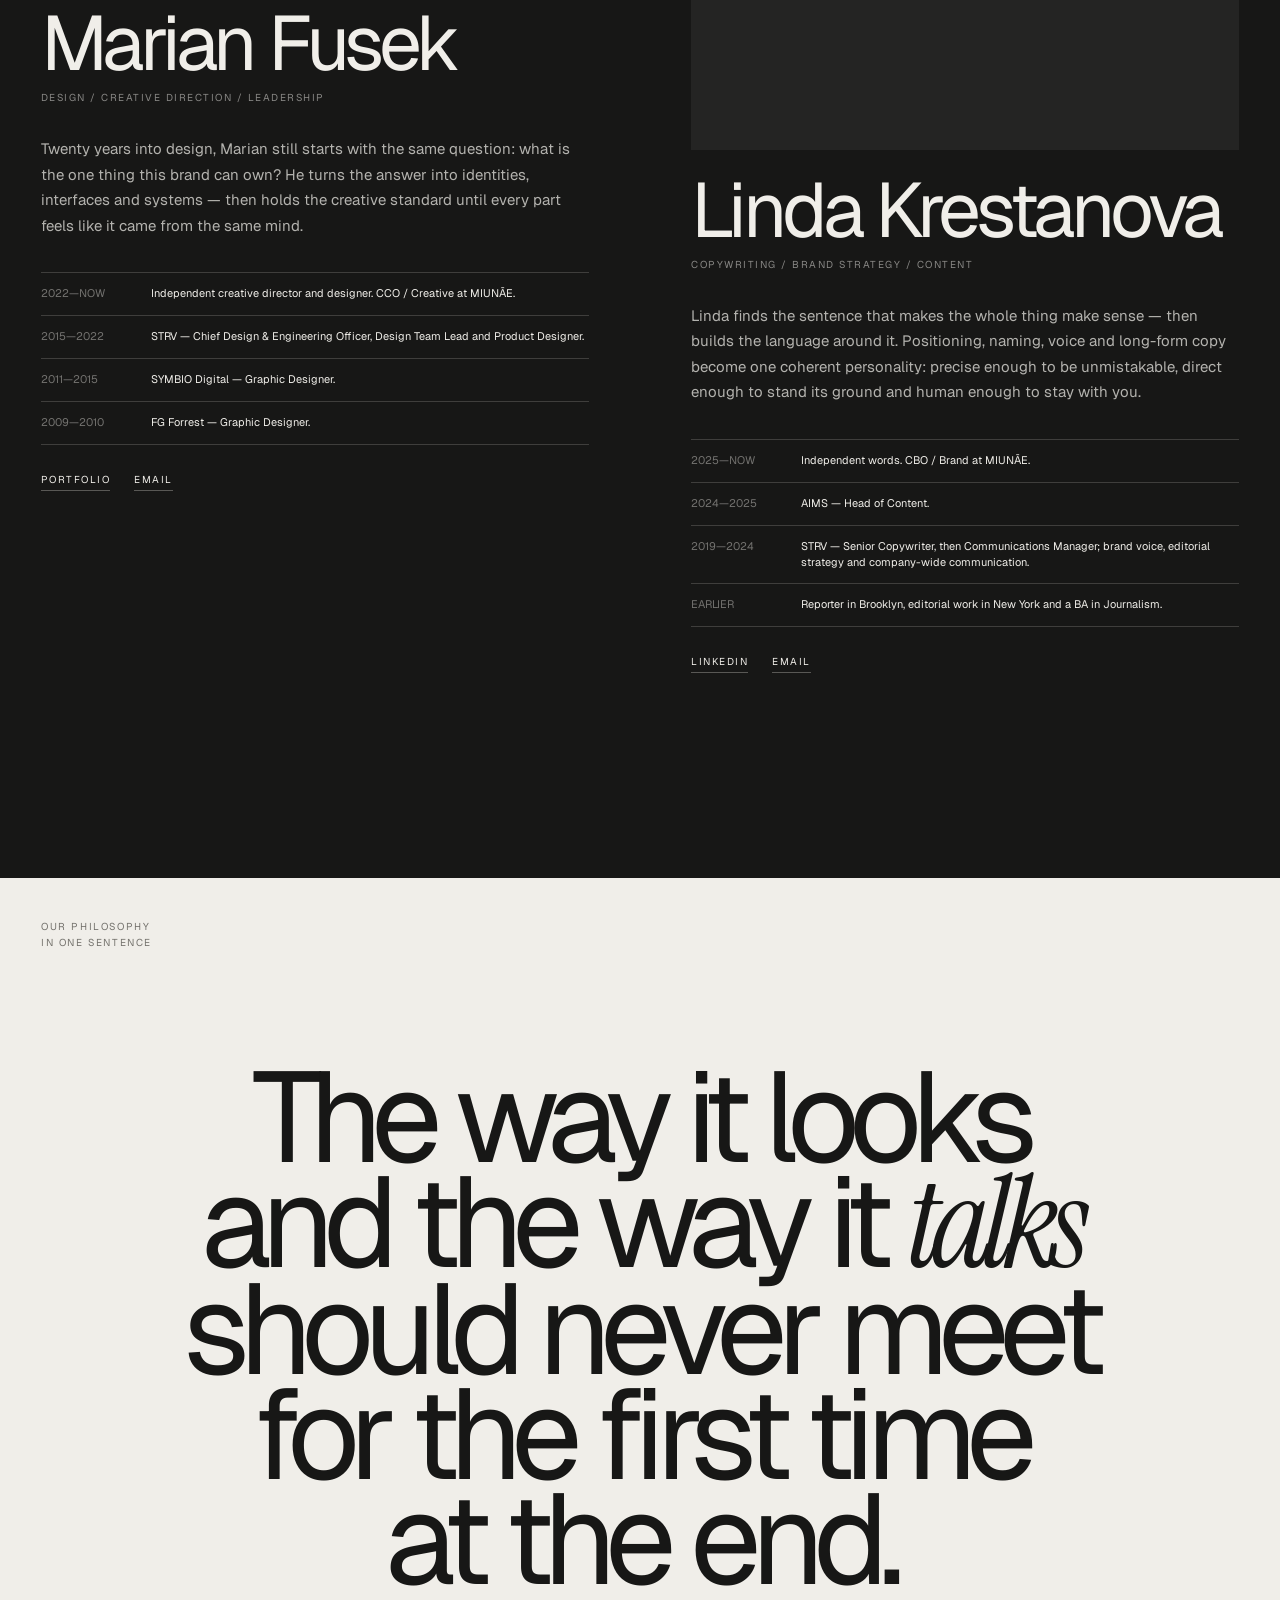
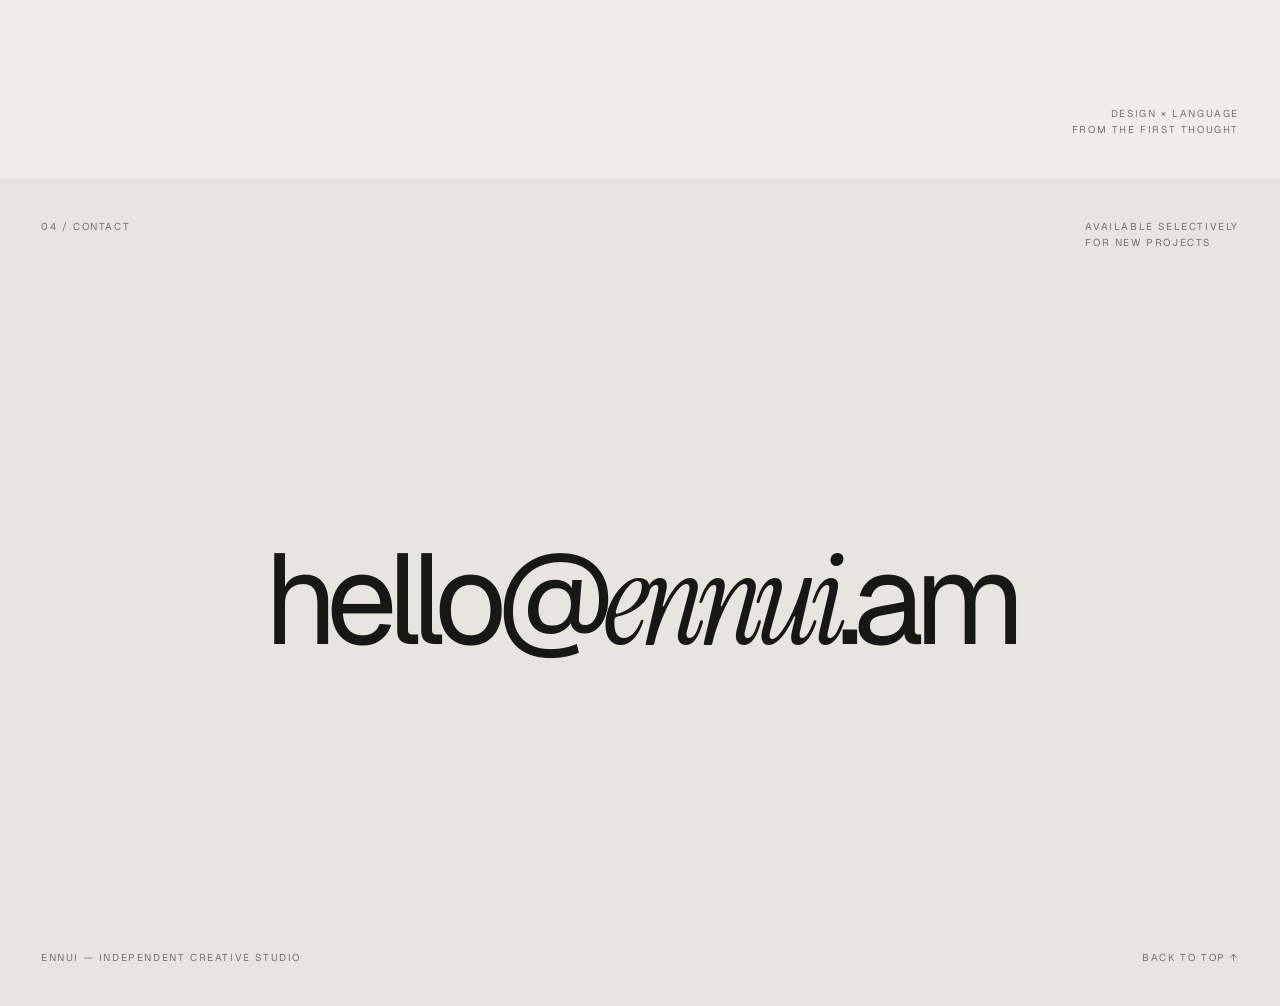
==== commit c0eed955: "Update index.html" ====
--- a/index.html
+++ b/index.html
@@ -1,5 +1,4 @@
 <!DOCTYPE html>
-<!-- ENNUI V2 — biotech editorial interface -->
 <html lang="en">
 <head>
 <meta charset="UTF-8"><meta name="viewport" content="width=device-width,initial-scale=1">
@@ -136,492 +135,86 @@
 
 
 
-/* ============================================================
-   ENNUI V2 — BIOTECH EDITORIAL INTERFACE
-   The homepage structure and copy are preserved. This layer adds
-   depth, glass, light, system metadata and premium case-study UI.
-   ============================================================ */
-:root{
-  --glass:rgba(248,247,243,.56);
-  --glass-soft:rgba(248,247,243,.30);
-  --glass-dark:rgba(13,14,13,.54);
-  --glass-line:rgba(255,255,255,.48);
-  --bio-gold:#d8d0b2;
-  --bio-cool:#cbd7d9;
-  --bio-ink:#111310;
-  --bio-shadow:0 28px 90px rgba(22,24,21,.12);
-  --bio-shadow-soft:0 16px 48px rgba(22,24,21,.08);
-}
-body:before{
-  content:"";
-  position:fixed;
-  inset:-20%;
-  z-index:0;
-  pointer-events:none;
-  background:
-    radial-gradient(circle at calc(50% + var(--mx)*18%) calc(18% + var(--my)*7%),rgba(255,255,255,.72),transparent 24%),
-    radial-gradient(circle at 80% 38%,rgba(203,215,217,.20),transparent 21%),
-    radial-gradient(circle at 16% 72%,rgba(216,208,178,.14),transparent 20%);
-  filter:blur(24px);
-  opacity:.78;
-  transition:opacity .6s ease;
-}
-body:after{
-  content:"";
-  position:fixed;
-  inset:0;
-  z-index:1;
-  pointer-events:none;
-  opacity:.18;
-  background-image:
-    linear-gradient(rgba(23,23,22,.035) 1px,transparent 1px),
-    linear-gradient(90deg,rgba(23,23,22,.035) 1px,transparent 1px);
-  background-size:96px 96px;
-  mask-image:linear-gradient(to bottom,rgba(0,0,0,.55),transparent 82%);
-}
-#grain{opacity:.025}
-.hero-cross{display:none!important}
-header{
-  top:10px;
-  left:var(--g);
-  right:var(--g);
-  width:auto;
-  height:58px;
-  padding:0 18px;
-  border:1px solid rgba(255,255,255,.35);
-  background:rgba(240,238,233,.24);
-  backdrop-filter:blur(18px) saturate(1.15);
-  -webkit-backdrop-filter:blur(18px) saturate(1.15);
-  border-radius:18px;
-  box-shadow:0 18px 48px rgba(21,22,20,.06),inset 0 1px rgba(255,255,255,.48);
-}
-.hero{padding-top:110px}
-.hero:before{
-  content:"SYS / ENNUI   ·   DUAL DISCIPLINE   ·   ACTIVE";
-  position:absolute;
-  left:50%;
-  top:50%;
-  transform:translate(-50%,calc(-50% - 17vw));
-  padding:10px 14px;
-  border:1px solid rgba(23,23,22,.10);
-  background:var(--glass-soft);
-  backdrop-filter:blur(16px);
-  -webkit-backdrop-filter:blur(16px);
-  border-radius:999px;
-  color:var(--grey);
-  font-size:8px;
-  letter-spacing:.18em;
-  white-space:nowrap;
-  box-shadow:inset 0 1px rgba(255,255,255,.55);
-}
-.hero:after{
-  content:"";
-  position:absolute;
-  left:12%;
-  right:12%;
-  top:50%;
-  height:1px;
-  background:linear-gradient(90deg,transparent,rgba(23,23,22,.10) 18%,rgba(23,23,22,.10) 82%,transparent);
-  transform:translateY(17vw);
-  pointer-events:none;
-}
-.hero-stage:before{
-  content:"";
-  position:absolute;
-  inset:-18% 8%;
-  z-index:-1;
-  border-radius:50%;
-  background:radial-gradient(circle at calc(50% + var(--mx)*10%) calc(45% + var(--my)*8%),rgba(255,255,255,.84),rgba(213,220,216,.12) 36%,transparent 66%);
-  filter:blur(18px);
-  transform:scale(calc(1 + var(--my)*.015));
-}
-.orbit{
-  padding:10px 12px;
-  border:1px solid rgba(23,23,22,.10);
-  border-radius:14px;
-  background:rgba(246,245,241,.43);
-  backdrop-filter:blur(13px);
-  -webkit-backdrop-filter:blur(13px);
-  box-shadow:inset 0 1px rgba(255,255,255,.56),0 10px 28px rgba(19,20,18,.05);
-}
-.hero-bottom p{
-  position:relative;
-  padding:18px 22px;
-  border:1px solid rgba(23,23,22,.09);
-  background:rgba(248,247,243,.34);
-  backdrop-filter:blur(14px);
-  -webkit-backdrop-filter:blur(14px);
-  border-radius:18px;
-  box-shadow:inset 0 1px rgba(255,255,255,.65);
-}
-.marquee{
-  background:rgba(240,238,233,.46);
-  backdrop-filter:blur(12px);
-  -webkit-backdrop-filter:blur(12px);
-}
-.services:before,.projects:before,.duo:before,.manifesto:before{
-  content:"";
-  position:absolute;
-  inset:0;
-  pointer-events:none;
-  background-image:radial-gradient(circle at 1px 1px,rgba(23,23,22,.12) 1px,transparent 0);
-  background-size:32px 32px;
-  opacity:.10;
-  mask-image:linear-gradient(to bottom,transparent,black 18%,black 82%,transparent);
-}
-.service-index{
-  border:1px solid rgba(23,23,22,.10);
-  border-radius:20px;
-  padding:8px 16px;
-  background:rgba(248,247,243,.34);
-  backdrop-filter:blur(18px);
-  -webkit-backdrop-filter:blur(18px);
-  box-shadow:var(--bio-shadow-soft),inset 0 1px rgba(255,255,255,.6);
-}
-.service-index button:last-child{border-bottom:0}
-.service-main{
-  position:relative;
-  border-radius:28px;
-  padding:clamp(34px,5vw,72px)!important;
-  border:1px solid rgba(255,255,255,.44);
-  background:
-    radial-gradient(circle at calc(75% + var(--mx)*8%) calc(20% + var(--my)*6%),rgba(255,255,255,.72),transparent 28%),
-    rgba(248,247,243,.28);
-  backdrop-filter:blur(20px) saturate(1.08);
-  -webkit-backdrop-filter:blur(20px) saturate(1.08);
-  box-shadow:var(--bio-shadow),inset 0 1px rgba(255,255,255,.7);
-  overflow:hidden;
-}
-.service-main:after{
-  content:"INPUT / DISTILL / SYSTEMIZE";
-  position:absolute;
-  right:20px;
-  top:18px;
-  color:var(--grey);
-  font-size:8px;
-  letter-spacing:.18em;
-}
-.project-media{
-  border-radius:clamp(20px,2.6vw,34px);
-  border:1px solid rgba(255,255,255,.58);
-  box-shadow:var(--bio-shadow),inset 0 1px rgba(255,255,255,.65);
-  transform:translateZ(0);
-}
-.project-media:before{
-  content:"";
-  position:absolute;
-  inset:0;
-  z-index:2;
-  pointer-events:none;
-  background:
-    linear-gradient(110deg,transparent 28%,rgba(255,255,255,.16) 49%,transparent 68%),
-    linear-gradient(to top,rgba(8,10,8,.18),transparent 42%);
-  transform:translateX(-55%);
-  transition:transform 1.4s var(--ease);
-}
-.project-card:hover .project-media:before{transform:translateX(48%)}
-.project-info{
-  margin-top:14px;
-  padding:18px;
-  border:1px solid rgba(23,23,22,.09);
-  border-radius:18px;
-  background:rgba(248,247,243,.34);
-  backdrop-filter:blur(16px);
-  -webkit-backdrop-filter:blur(16px);
-  box-shadow:inset 0 1px rgba(255,255,255,.58);
-}
-.project-info>div{position:relative;padding-left:16px}
-.project-info>div:before{content:"";position:absolute;left:0;top:4px;width:5px;height:5px;border-radius:50%;background:currentColor;opacity:.45}
-.person .portrait{
-  border-radius:28px;
-  border:1px solid rgba(255,255,255,.18);
-  box-shadow:0 30px 80px rgba(0,0,0,.28),inset 0 1px rgba(255,255,255,.16);
-}
-.milestones{
-  border:1px solid rgba(255,255,255,.10);
-  border-radius:20px;
-  padding:8px 18px;
-  background:rgba(255,255,255,.035);
-  backdrop-filter:blur(16px);
-  -webkit-backdrop-filter:blur(16px);
-}
-.contact-email{
-  text-shadow:0 18px 48px rgba(30,32,28,.08);
-}
-
-/* V2 overlay environment */
-.case-backdrop{background:rgba(8,10,9,.36);backdrop-filter:blur(18px) saturate(1.08);-webkit-backdrop-filter:blur(18px) saturate(1.08)}
-.case-panel{background:#e9e8e3}
-.case-viewport{background:#e9e8e3}
-.case-toolbar{
-  top:10px;
-  left:var(--g);
-  right:var(--g);
-  width:auto;
-  height:58px;
-  padding:0 16px;
-  border:1px solid rgba(255,255,255,.28);
-  border-radius:18px;
-  background:rgba(12,14,13,.28);
-  backdrop-filter:blur(20px) saturate(1.25);
-  -webkit-backdrop-filter:blur(20px) saturate(1.25);
-  box-shadow:0 20px 60px rgba(0,0,0,.16),inset 0 1px rgba(255,255,255,.22);
-}
-.case-progress{top:76px;left:calc(var(--g) + 4px);right:calc(var(--g) + 4px)}
-.cs-hero{
-  overflow:hidden;
-  background:
-    radial-gradient(circle at 76% 22%,rgba(203,215,217,.14),transparent 23%),
-    radial-gradient(circle at 26% 80%,rgba(216,208,178,.12),transparent 22%),
-    #0d0f0e;
-}
-.cs-hero:before{
-  content:"";
-  position:absolute;
-  inset:0;
-  opacity:.20;
-  background-image:
-    linear-gradient(rgba(255,255,255,.055) 1px,transparent 1px),
-    linear-gradient(90deg,rgba(255,255,255,.055) 1px,transparent 1px);
-  background-size:88px 88px;
-  mask-image:linear-gradient(to bottom,black,transparent 78%);
-}
-.cs-hero:after{
-  content:"LIVE SYSTEM / 00:01";
-  position:absolute;
-  right:var(--g);
-  top:108px;
-  padding:10px 13px;
-  border:1px solid rgba(255,255,255,.14);
-  border-radius:999px;
-  background:rgba(255,255,255,.055);
-  backdrop-filter:blur(14px);
-  -webkit-backdrop-filter:blur(14px);
-  color:rgba(255,255,255,.52);
-  font-size:8px;
-  letter-spacing:.18em;
-}
-.cs-hero>*{position:relative;z-index:1}
-.cs-brief{
-  padding:26px;
-  border:1px solid rgba(255,255,255,.13);
-  border-radius:22px;
-  background:rgba(255,255,255,.045);
-  backdrop-filter:blur(18px);
-  -webkit-backdrop-filter:blur(18px);
-  box-shadow:inset 0 1px rgba(255,255,255,.10),0 24px 60px rgba(0,0,0,.18);
-}
-.cs-media-section,.cs-slider-section,.cs-miunae-gallery,.cs-system,.cs-merch,.cs-copy-lab{
-  position:relative;
-  overflow:hidden;
-}
-.cs-media-section:before,.cs-slider-section:before,.cs-system:before,.cs-copy-lab:before{
-  content:"";
-  position:absolute;
-  inset:0;
-  pointer-events:none;
-  opacity:.12;
-  background-image:radial-gradient(circle at 1px 1px,rgba(23,23,22,.26) 1px,transparent 0);
-  background-size:28px 28px;
-  mask-image:linear-gradient(to bottom,transparent,black 18%,black 82%,transparent);
-}
-.cs-video{
-  border-radius:28px;
-  border:1px solid rgba(255,255,255,.52);
-  box-shadow:var(--bio-shadow),inset 0 1px rgba(255,255,255,.65);
-}
-.cs-video:after{
-  content:"MOTION / ATMOSPHERE / 01";
-  position:absolute;
-  left:18px;
-  bottom:18px;
-  padding:10px 12px;
-  border:1px solid rgba(255,255,255,.24);
-  border-radius:999px;
-  color:#fff;
-  background:rgba(10,12,10,.28);
-  backdrop-filter:blur(14px);
-  -webkit-backdrop-filter:blur(14px);
-  font-size:8px;
-  letter-spacing:.18em;
-  pointer-events:none;
-}
-.cs-video{position:relative}
-.cs-miunae-gallery figure,.cs-merch figure{
-  border-radius:22px;
-  border:1px solid rgba(255,255,255,.54);
-  box-shadow:var(--bio-shadow-soft),inset 0 1px rgba(255,255,255,.60);
-}
-.cs-system-grid{
-  border:1px solid rgba(23,23,22,.09);
-  border-radius:24px;
-  padding:10px 20px;
-  background:rgba(248,247,243,.36);
-  backdrop-filter:blur(18px);
-  -webkit-backdrop-filter:blur(18px);
-  box-shadow:inset 0 1px rgba(255,255,255,.58);
-}
-.cs-voice{
-  background:
-    radial-gradient(circle at 78% 30%,rgba(216,208,178,.12),transparent 26%),
-    #0d0f0e;
-}
-
-/* Copy strategy laboratory */
-.cs-copy-lab{
-  padding:clamp(100px,13vw,180px) var(--g);
-  background:
-    radial-gradient(circle at 84% 12%,rgba(203,215,217,.28),transparent 24%),
-    radial-gradient(circle at 12% 78%,rgba(216,208,178,.22),transparent 20%),
-    #e9e8e3;
-}
-.cs-copy-intro{
-  display:grid;
-  grid-template-columns:2fr 6fr 4fr;
-  gap:24px;
-  align-items:start;
-  margin-bottom:clamp(58px,8vw,112px);
-  position:relative;
-  z-index:1;
-}
-.cs-copy-intro h3{
-  font-size:clamp(54px,8.6vw,128px);
-  line-height:.80;
-  letter-spacing:-.075em;
-  font-weight:400;
-}
-.cs-copy-intro h3 em{font-family:var(--serif);font-style:italic;font-weight:400}
-.cs-copy-intro>p{font-size:15px;line-height:1.72;color:var(--grey)}
-.cs-copy-grid{
-  position:relative;
-  z-index:1;
-  display:grid;
-  grid-template-columns:repeat(12,1fr);
-  gap:18px;
-}
-.copy-unit{
-  grid-column:span 4;
-  min-height:280px;
-  padding:24px;
-  border:1px solid rgba(255,255,255,.58);
-  border-radius:24px;
-  background:linear-gradient(145deg,rgba(255,255,255,.52),rgba(255,255,255,.20));
-  backdrop-filter:blur(22px) saturate(1.15);
-  -webkit-backdrop-filter:blur(22px) saturate(1.15);
-  box-shadow:var(--bio-shadow-soft),inset 0 1px rgba(255,255,255,.72);
-  transition:transform .55s var(--ease),box-shadow .55s var(--ease),background .55s var(--ease);
-}
-.copy-unit:hover{
-  transform:translateY(-8px);
-  box-shadow:0 30px 80px rgba(22,24,21,.15),inset 0 1px rgba(255,255,255,.82);
-  background:linear-gradient(145deg,rgba(255,255,255,.66),rgba(255,255,255,.26));
-}
-.copy-unit.wide{grid-column:span 8}
-.copy-unit.dark{
-  color:var(--paper);
-  background:linear-gradient(145deg,rgba(18,20,18,.88),rgba(18,20,18,.72));
-  border-color:rgba(255,255,255,.14);
-  box-shadow:0 28px 80px rgba(0,0,0,.20),inset 0 1px rgba(255,255,255,.10);
-}
-.copy-unit .unit-no{display:flex;justify-content:space-between;gap:16px;font-size:9px;text-transform:uppercase;letter-spacing:.16em;color:var(--grey);margin-bottom:42px}
-.copy-unit.dark .unit-no{color:rgba(240,238,233,.46)}
-.copy-unit h4{font-size:clamp(25px,2.4vw,38px);line-height:.98;letter-spacing:-.04em;font-weight:400;margin-bottom:18px}
-.copy-unit h4 em{font-family:var(--serif);font-style:italic}
-.copy-unit p,.copy-unit li{font-size:13px;line-height:1.66;color:var(--grey)}
-.copy-unit.dark p,.copy-unit.dark li{color:rgba(240,238,233,.68)}
-.copy-unit ul{list-style:none;display:grid;gap:10px}
-.copy-unit li{padding-top:10px;border-top:1px solid rgba(23,23,22,.09)}
-.copy-unit.dark li{border-top-color:rgba(255,255,255,.10)}
-.copy-lines{display:grid;gap:12px;margin-top:24px}
-.copy-line{
-  padding:15px 16px;
-  border:1px solid rgba(23,23,22,.09);
-  border-radius:14px;
-  background:rgba(255,255,255,.34);
-  font-size:clamp(17px,1.8vw,26px);
-  line-height:1.12;
-  letter-spacing:-.025em;
-}
-.copy-unit.dark .copy-line{border-color:rgba(255,255,255,.10);background:rgba(255,255,255,.04)}
-.copy-scale{display:grid;grid-template-columns:repeat(4,1fr);gap:10px;margin-top:24px}
-.copy-scale span{padding:12px 10px;border:1px solid rgba(23,23,22,.09);border-radius:12px;font-size:9px;letter-spacing:.12em;text-transform:uppercase;text-align:center}
-
-/* Draggable, momentum-based galleries */
-.cs-slider-section{
-  background:
-    radial-gradient(circle at 82% 18%,rgba(203,215,217,.19),transparent 23%),
-    var(--paper);
-}
-.cs-slider-section.socials{
-  background:
-    radial-gradient(circle at 16% 24%,rgba(216,208,178,.20),transparent 22%),
-    var(--paper2);
-}
-.cs-slider-head{
-  position:relative;
-  z-index:2;
-  padding:22px;
-  border:1px solid rgba(255,255,255,.55);
-  border-radius:22px;
-  background:rgba(248,247,243,.38);
-  backdrop-filter:blur(18px);
-  -webkit-backdrop-filter:blur(18px);
-  box-shadow:inset 0 1px rgba(255,255,255,.65),var(--bio-shadow-soft);
-}
-.cs-slider-controls button{border-radius:50%;background:rgba(255,255,255,.28);backdrop-filter:blur(12px);-webkit-backdrop-filter:blur(12px)}
-.cs-slider-rail{
-  position:relative;
-  z-index:2;
-  cursor:grab;
-  touch-action:pan-y;
-  user-select:none;
-  -webkit-user-select:none;
-  overscroll-behavior-inline:contain;
-  scroll-behavior:smooth;
-}
-.cs-slider-rail.is-dragging{
-  cursor:grabbing;
-  scroll-snap-type:none;
-  scroll-behavior:auto;
-}
-.cs-slider-rail img{pointer-events:none;-webkit-user-drag:none;user-select:none}
-.cs-aims-slide,.cs-social-slide{
-  border-radius:24px;
-  border:1px solid rgba(255,255,255,.44);
-  box-shadow:0 28px 80px rgba(12,10,20,.15),inset 0 1px rgba(255,255,255,.38);
-}
-.cs-aims-slide:after,.cs-social-slide:after{
-  content:"DRAG / EXPLORE";
-  position:absolute;
-  right:16px;
-  bottom:16px;
-  padding:9px 11px;
-  border-radius:999px;
-  border:1px solid rgba(255,255,255,.20);
-  background:rgba(8,10,9,.25);
-  backdrop-filter:blur(12px);
-  -webkit-backdrop-filter:blur(12px);
-  color:#fff;
-  font-size:8px;
-  letter-spacing:.16em;
-  pointer-events:none;
-}
-
-@media(max-width:900px){
-  header{left:12px;right:12px}
-  .hero:before{display:none}
-  .orbit{padding:8px 9px}
-  .cs-copy-intro{grid-template-columns:1fr}
-  .copy-unit,.copy-unit.wide{grid-column:1/-1;min-height:0}
-  .copy-scale{grid-template-columns:1fr 1fr}
-  .case-toolbar{left:12px;right:12px}
-}
-@media(max-width:620px){
-  .project-info{padding:14px}
-  .cs-slider-head{padding:16px}
-  .cs-copy-lab{padding-left:18px;padding-right:18px}
-  .copy-unit{padding:20px}
-}
+/* ===== GLASS REDESIGN / V2 FINAL ===== */
+:root{--glass:rgba(255,255,255,.42);--glass-2:rgba(255,255,255,.24);--glass-line:rgba(255,255,255,.28);--glass-shadow:0 30px 80px rgba(17,17,16,.10);--glass-shadow-2:0 20px 42px rgba(17,17,16,.08);--glow:rgba(245,232,191,.34);--glow-2:rgba(181,205,223,.18)}
+.project-media{border-radius:26px;border:1px solid rgba(255,255,255,.25);box-shadow:0 18px 45px rgba(18,18,18,.06)}
+.project-media:after{content:"";position:absolute;inset:0;background:linear-gradient(180deg,rgba(255,255,255,.12),transparent 34%,rgba(255,255,255,.06));pointer-events:none}
+.case-backdrop{background:rgba(7,10,12,.34);backdrop-filter:blur(18px);-webkit-backdrop-filter:blur(18px)}
+.case-panel{background:linear-gradient(180deg,#f6f4ef 0%,#f1eee8 100%)}
+.case-content{background:
+ radial-gradient(1100px 620px at 88% 16%, rgba(255,246,218,.34), transparent 44%),
+ radial-gradient(900px 620px at 10% 84%, rgba(194,213,224,.12), transparent 44%),
+ linear-gradient(180deg,#f6f3ee 0%,#f0ede7 100%)}
+.case-toolbar{padding-top:6px}
+.case-count,.case-live{font-size:9px;letter-spacing:.18em}
+.cs-hero{position:relative;overflow:hidden;background:
+ radial-gradient(700px 380px at 78% 18%, rgba(255,240,196,.18), transparent 44%),
+ radial-gradient(900px 520px at 14% 92%, rgba(181,205,223,.12), transparent 46%),
+ linear-gradient(180deg,#0e1114 0%,#111417 54%,#14181a 100%)}
+.cs-hero:before,.cs-hero:after{content:"";position:absolute;pointer-events:none}
+.cs-hero:before{width:42vw;height:42vw;right:-6vw;top:-8vw;border-radius:50%;background:radial-gradient(circle at 30% 30%, rgba(255,250,230,.18), rgba(255,255,255,.03) 52%, transparent 72%);filter:blur(2px)}
+.cs-hero:after{left:7%;bottom:10%;width:38%;height:1px;background:linear-gradient(90deg,transparent,rgba(255,255,255,.18),transparent);box-shadow:0 0 24px rgba(255,255,255,.08)}
+.aims-hero{background:
+ radial-gradient(720px 420px at 78% 16%, rgba(248,233,185,.18), transparent 44%),
+ radial-gradient(820px 520px at 22% 84%, rgba(208,221,242,.18), transparent 52%),
+ linear-gradient(180deg,#0f1115 0%,#12161a 55%,#161a1d 100%)}
+.cs-hero-top,.cs-hero-bottom{position:relative;z-index:2}
+.cs-brief,.cs-video,.cs-statement,.cs-system-item,.cs-voice-copy,.cs-copy-method,.cs-slider-section,.cs-merch figure{position:relative;border:1px solid rgba(255,255,255,.25);background:linear-gradient(180deg,rgba(255,255,255,.50),rgba(255,255,255,.30));backdrop-filter:blur(22px) saturate(140%);-webkit-backdrop-filter:blur(22px) saturate(140%);box-shadow:var(--glass-shadow)}
+.cs-brief{padding:28px 30px;border-radius:28px;align-self:end;justify-self:end;max-width:430px}
+.cs-brief h3{font-size:clamp(34px,3.6vw,62px);line-height:.92;letter-spacing:-.05em;font-weight:400;margin:.42em 0 .3em}
+.cs-brief h3 em,.cs-section-head h3 em,.cs-slider-head h3 em,.cs-voice-grid h3 em,.cs-copy-method h3 em{font-family:var(--serif);font-style:italic;font-weight:400}
+.cs-brief p,.cs-section-head p,.cs-copy-card p,.cs-voice-copy p,.cs-slider-note,.cs-aims-copy p{color:#4f4c47;line-height:1.68}
+.cs-media-section,.cs-system,.cs-voice,.cs-copy-method,.cs-slider-section,.cs-merch{padding:clamp(72px,9vw,118px) var(--g)}
+.cs-video{border-radius:30px;overflow:hidden;padding:16px;background:linear-gradient(180deg,rgba(255,255,255,.34),rgba(255,255,255,.22))}
+.cs-video video{border-radius:22px;overflow:hidden}
+.cs-statement{margin:0 var(--g);padding:32px 36px;border-radius:28px;font-size:clamp(42px,6.8vw,98px);line-height:.9;letter-spacing:-.06em;background:linear-gradient(180deg,rgba(255,255,255,.40),rgba(255,255,255,.18))}
+.cs-statement em{font-family:var(--serif);font-style:italic;font-weight:400}
+.cs-miunae-gallery{padding:clamp(74px,9vw,118px) var(--g);display:grid;grid-template-columns:repeat(12,1fr);gap:18px}
+.cs-miunae-gallery figure{overflow:hidden;border-radius:26px;border:1px solid rgba(255,255,255,.24);background:linear-gradient(180deg,rgba(255,255,255,.40),rgba(255,255,255,.24));box-shadow:var(--glass-shadow-2)}
+.cs-miunae-gallery img{width:100%;height:100%;object-fit:cover;transition:transform 1.1s var(--ease)}
+.cs-miunae-gallery figure:hover img{transform:scale(1.03)}
+.cs-miunae-gallery .wide{grid-column:span 7;aspect-ratio:16/10}
+.cs-miunae-gallery .tall{grid-column:span 5;aspect-ratio:5/6}
+.cs-miunae-gallery .third{grid-column:span 4;aspect-ratio:16/13}
+.cs-system,.cs-voice{background:transparent}
+.cs-system-head,.cs-section-head,.cs-slider-head,.cs-copy-method-head,.cs-voice-grid{display:grid;grid-template-columns:1.3fr 1.7fr;gap:28px;align-items:end}
+.cs-system-head h3,.cs-section-head h3,.cs-slider-head h3,.cs-copy-method h3,.cs-voice-grid h3,.cs-aims-copy h3{font-size:clamp(42px,5vw,82px);line-height:.9;letter-spacing:-.055em;font-weight:400}
+.cs-system-grid{display:grid;grid-template-columns:repeat(3,1fr);gap:18px;margin-top:26px}
+.cs-system-item{padding:22px 22px 24px;border-radius:24px}
+.cs-system-item h4,.cs-copy-card h4{font-size:18px;line-height:1.15;font-weight:500;margin-bottom:12px}
+.cs-system-item p{font-size:14px;line-height:1.65;color:#55514b}
+.cs-voice-grid{align-items:center}
+.cs-voice-copy{padding:26px 28px;border-radius:28px}
+.cs-voice-copy blockquote{font-size:clamp(28px,3.4vw,54px);line-height:.94;letter-spacing:-.045em;margin-bottom:18px}
+.cs-copy-method{border-radius:30px;padding:26px 26px 30px}
+.cs-copy-method-head{margin-bottom:24px}
+.cs-copy-grid{display:grid;grid-template-columns:repeat(4,1fr);gap:16px}
+.cs-copy-card{padding:20px 18px;border-radius:22px;border:1px solid rgba(255,255,255,.32);background:linear-gradient(180deg,rgba(255,255,255,.62),rgba(255,255,255,.30));box-shadow:0 12px 26px rgba(17,17,16,.05)}
+.cs-copy-card .cs-label{display:block;margin-bottom:10px}
+.cs-copy-card p{font-size:13px}
+.cs-copy-quote{grid-column:1/-1;padding:22px 24px;border-radius:24px;border:1px solid rgba(255,255,255,.24);background:linear-gradient(180deg,rgba(14,18,24,.94),rgba(22,25,31,.90));color:var(--paper);box-shadow:var(--glass-shadow)}
+.cs-copy-quote blockquote{font-size:clamp(26px,3vw,46px);line-height:.96;letter-spacing:-.045em;margin-bottom:12px}
+.cs-copy-quote p{color:rgba(240,238,233,.78);font-size:14px;line-height:1.7}
+.cs-aims-copy{padding:0 var(--g) clamp(20px,4vw,30px)}
+.cs-aims-copy>span{display:block;margin-bottom:12px}
+.cs-slider-section{border-radius:30px;margin:0 var(--g) clamp(54px,7vw,74px);padding:26px;background:linear-gradient(180deg,rgba(255,255,255,.46),rgba(255,255,255,.22))}
+.cs-slider-head{margin-bottom:20px}
+.cs-slider-controls{display:flex;align-items:center;gap:12px;font-size:10px;letter-spacing:.16em;text-transform:uppercase;color:var(--grey)}
+.cs-slider-controls button{width:48px;height:48px;border-radius:50%;border:1px solid rgba(23,23,22,.10);background:rgba(255,255,255,.4);backdrop-filter:blur(14px);-webkit-backdrop-filter:blur(14px);transition:transform .35s var(--ease),background .35s var(--ease)}
+.cs-slider-controls button:hover{transform:translateY(-2px);background:rgba(255,255,255,.64)}
+.cs-slider-rail{display:grid;grid-auto-flow:column;grid-auto-columns:minmax(72%,1fr);gap:18px;overflow:auto;scroll-snap-type:x mandatory;scrollbar-width:none;padding-bottom:4px;touch-action:pan-y;user-select:none;cursor:grab}
+.cs-slider-rail::-webkit-scrollbar{display:none}
+.cs-slider-rail.is-dragging{cursor:grabbing;scroll-snap-type:none}
+.cs-aims-slide,.cs-social-slide{position:relative;scroll-snap-align:start;overflow:hidden;border-radius:26px;border:1px solid rgba(255,255,255,.24);background:linear-gradient(180deg,rgba(255,255,255,.20),rgba(255,255,255,.12));min-height:0}
+.cs-aims-slide{aspect-ratio:16/9;padding:22px}
+.cs-social-slide{aspect-ratio:16/10;padding:18px}
+.cs-aims-bg{position:absolute;inset:0;background:url('/media/projects/aims/images/slide-02/00-aims-bgr.jpg') center/cover no-repeat;opacity:.23;transform:scale(1.02)}
+.cs-aims-slide img,.cs-social-slide img{position:relative;z-index:1;width:100%;height:100%;object-fit:cover;object-position:top center;border-radius:18px;box-shadow:0 20px 40px rgba(16,16,16,.10)}
+.cs-merch figure{overflow:hidden;border-radius:30px;padding:18px}
+.cs-merch img{border-radius:22px;width:100%;height:auto;display:block}
+.cs-exit{display:flex;justify-content:space-between;gap:24px;align-items:center;padding:28px var(--g) 42px;background:transparent}
+.cs-exit button{display:inline-flex;align-items:center;gap:12px;padding:14px 18px;border-radius:999px;border:1px solid rgba(23,23,22,.10);background:rgba(255,255,255,.46);backdrop-filter:blur(16px);-webkit-backdrop-filter:blur(16px)}
+@media(max-width:980px){.cs-system-head,.cs-section-head,.cs-slider-head,.cs-copy-method-head,.cs-voice-grid,.cs-system-grid,.cs-copy-grid{grid-template-columns:1fr}.cs-miunae-gallery .wide,.cs-miunae-gallery .tall,.cs-miunae-gallery .third{grid-column:1/-1}.cs-slider-rail{grid-auto-columns:minmax(88%,1fr)}}
 
 </style>
 </head><body id="top">
@@ -682,24 +275,19 @@
 
         <section class="cs-system"><div class="cs-system-head"><div class="cs-label">The system</div><h3>One truth.<br><em>Many forms.</em></h3><p>The work needed range without losing its center. Every decision came back to time, potency, tactility and the confidence of Eastern European beauty.</p></div><div class="cs-system-grid"><article class="cs-system-item"><h4>Identity</h4><p>An hourglass lives inside the wordmark — not as decoration, but as the core idea made visible.</p></article><article class="cs-system-item"><h4>Packaging</h4><p>Frosted glass, deep botanical color and exact typography make the products feel collected rather than manufactured.</p></article><article class="cs-system-item"><h4>Language</h4><p>Direct, intelligent and emotionally specific. No soft-focus beauty filler.</p></article><article class="cs-system-item"><h4>Imagery</h4><p>Clean architecture meets overgrown nature. Hard light, true color, soil, petals and living material.</p></article><article class="cs-system-item"><h4>Digital</h4><p>The website behaves like the brand speaks: confident, tactile and layered.</p></article><article class="cs-system-item"><h4>Launch</h4><p>Social, films, product pages, print and education arrived from one shared point of view.</p></article></div></section>
 
-
-        <section class="cs-copy-lab miunae-copy-lab">
-          <div class="cs-copy-intro">
-            <span class="cs-label">Language system / Linda</span>
-            <h3>Copy as<br><em>brand behavior.</em></h3>
-            <p>The voice was not written after the identity. It was developed beside it — using the same tension between precision and instinct, luxury and bluntness, heritage and the present.</p>
+        <section class="cs-voice"><div class="cs-voice-grid"><h3>Words with<br><em>a spine.</em></h3><div class="cs-voice-copy"><blockquote>“You’re gonna wanna feel this.”</blockquote><p>Linda built a voice that carries Nadine’s energy without turning it into theater: blunt where beauty copy is usually vague, sensory without becoming ornamental and informed without sounding clinical. Marian built the visual world to hold the same tension — elegant, exact and slightly feral.</p></div></div></section>
+
+
+        <section class="cs-copy-method">
+          <div class="cs-copy-method-head"><div><span class="cs-label">Copy approach / Linda</span><h3>Language built to feel <em>potent.</em></h3></div><p>Not beauty fluff. Not faux clinical jargon. The copy had to sound informed, sensual and certain — the way the products themselves behave.</p></div>
+          <div class="cs-copy-grid">
+            <article class="cs-copy-card"><span class="cs-label">01 / The tension</span><h4>Heritage, not nostalgia.</h4><p>The voice keeps the emotional memory of traditional remedies, but refuses any folkloric softness or sentimental fog.</p></article>
+            <article class="cs-copy-card"><span class="cs-label">02 / Voice pillars</span><h4>Direct. Sensory. Intelligent.</h4><p>Every line had to feel physically grounded, emotionally precise and sharp enough to stand apart from generic skincare copy.</p></article>
+            <article class="cs-copy-card"><span class="cs-label">03 / What we refused</span><h4>No filler language.</h4><p>No vague luxury clichés, no trend-bait wellness tone, no empty poetry detached from what the product actually does.</p></article>
+            <article class="cs-copy-card"><span class="cs-label">04 / Scale</span><h4>One voice, many surfaces.</h4><p>The same principles stretch from founder messaging to product pages, launch captions, packaging support and digital education.</p></article>
+            <div class="cs-copy-quote"><blockquote>“You’re gonna wanna feel this.”</blockquote><p>A single line like this captures the aim: intimate without being soft, confident without shouting, sensorial without losing credibility.</p></div>
           </div>
-          <div class="cs-copy-grid">
-            <article class="copy-unit"><div class="unit-no"><span>01 / The tension</span><span>Foundation</span></div><h4>Natural, never <em>nostalgic.</em></h4><p>The formulas come from Romanian knowledge and living material, but the language never performs folklore. Heritage is the source of authority, not a costume.</p></article>
-            <article class="copy-unit"><div class="unit-no"><span>02 / The voice</span><span>Personality</span></div><h4>Direct. Intelligent.<br><em>Sensory.</em></h4><p>Confident enough to be blunt, informed enough to earn its claims and emotional enough to make texture, ritual and time feel immediate.</p></article>
-            <article class="copy-unit dark"><div class="unit-no"><span>03 / Refusals</span><span>Guardrails</span></div><h4>What the brand<br>would <em>never say.</em></h4><ul><li>Generic wellness language</li><li>Borrowed mysticism</li><li>Soft-focus beauty filler</li><li>Science used as theater</li></ul></article>
-            <article class="copy-unit wide"><div class="unit-no"><span>04 / Language principles</span><span>System</span></div><h4>Every line has<br><em>a job.</em></h4><ul><li>Say the actual thing before decorating it.</li><li>Let imagery carry poetry; let copy carry meaning.</li><li>Use short sentences when confidence matters.</li><li>Make education feel like part of the brand, not a disclaimer beneath it.</li></ul></article>
-            <article class="copy-unit dark"><div class="unit-no"><span>05 / Selected lines</span><span>Specimens</span></div><h4>The voice,<br><em>in use.</em></h4><div class="copy-lines"><div class="copy-line">100% natural. No water. Layered and alive.</div><div class="copy-line">Respectfully, right on time.</div><div class="copy-line">Time given. Time honored. Time refined.</div></div></article>
-            <article class="copy-unit wide"><div class="unit-no"><span>06 / How it scales</span><span>Application</span></div><h4>One personality.<br><em>Different pressures.</em></h4><p>The same voice becomes concise on packaging, explanatory on product pages, conversational on social and emotionally exact in campaigns — without turning into four different brands.</p><div class="copy-scale"><span>Packaging</span><span>Digital</span><span>Social</span><span>Education</span></div></article>
-          </div>
-        </section>
-
-        <section class="cs-voice"><div class="cs-voice-grid"><h3>Words with<br><em>a spine.</em></h3><div class="cs-voice-copy"><blockquote>“You’re gonna wanna feel this.”</blockquote><p>Linda built a voice that carries Nadine’s energy without turning it into theater: blunt where beauty copy is usually vague, sensory without becoming ornamental and informed without sounding clinical. Marian built the visual world to hold the same tension — elegant, exact and slightly feral.</p></div></div></section>
+        </section>
         <footer class="cs-exit"><span class="cs-label">End of case study / MIUNĀE</span><button type="button" data-case-close data-hover="CLOSE">Return to ENNUI <i>×</i></button></footer>
       </article>
     </div>
@@ -733,7 +321,7 @@
 
         <section class="cs-slider-section" data-slider-block>
           <div class="cs-slider-head"><div><span class="cs-label">Website / 01—07</span><h3>Product story,<br><em>one frame at a time.</em></h3></div><div class="cs-slider-controls"><button type="button" data-slider-prev data-hover="PREV" aria-label="Previous AIMS website slide">←</button><span>Drag or use arrows</span><button type="button" data-slider-next data-hover="NEXT" aria-label="Next AIMS website slide">→</button></div></div>
-          <div class="cs-slider-rail" data-slider data-hover="DRAG" aria-label="Draggable horizontal gallery">
+          <div class="cs-slider-rail" data-slider>
             <figure class="cs-aims-slide"><div class="cs-aims-bg"></div><img src="/media/projects/aims/images/slide-02/01-hp.jpg" alt="AIMS homepage" loading="lazy"></figure>
             <figure class="cs-aims-slide"><div class="cs-aims-bg"></div><img src="/media/projects/aims/images/slide-02/02-products.jpg" alt="AIMS products page" loading="lazy"></figure>
             <figure class="cs-aims-slide"><div class="cs-aims-bg"></div><img src="/media/projects/aims/images/slide-02/03-usecases.jpg" alt="AIMS use cases page" loading="lazy"></figure>
@@ -746,7 +334,7 @@
 
         <section class="cs-slider-section socials" data-slider-block>
           <div class="cs-slider-head"><div><span class="cs-label">Social system / 01—03</span><h3>The same logic,<br><em>outside the site.</em></h3></div><div class="cs-slider-controls"><button type="button" data-slider-prev data-hover="PREV" aria-label="Previous AIMS social slide">←</button><span>Drag or use arrows</span><button type="button" data-slider-next data-hover="NEXT" aria-label="Next AIMS social slide">→</button></div></div>
-          <div class="cs-slider-rail" data-slider data-hover="DRAG" aria-label="Draggable horizontal gallery">
+          <div class="cs-slider-rail" data-slider>
             <figure class="cs-social-slide"><img src="/media/projects/aims/images/slide-03/03-aims-socials-1.jpg" alt="AIMS social design 1" loading="lazy"></figure>
             <figure class="cs-social-slide"><img src="/media/projects/aims/images/slide-03/03-aims-socials-2.jpg" alt="AIMS social design 2" loading="lazy"></figure>
             <figure class="cs-social-slide"><img src="/media/projects/aims/images/slide-03/03-aims-socials-3.jpg" alt="AIMS social design 3" loading="lazy"></figure>
@@ -754,19 +342,15 @@
         </section>
 
 
-        <section class="cs-copy-lab aims-copy-lab">
-          <div class="cs-copy-intro">
-            <span class="cs-label">Language system / Linda</span>
-            <h3>Technical depth,<br><em>human speed.</em></h3>
-            <p>AIMS needed to sound as intelligent as the product without asking the audience to decode the intelligence first. The message architecture leads with use, then reveals complexity only when it becomes useful.</p>
-          </div>
+
+        <section class="cs-copy-method">
+          <div class="cs-copy-method-head"><div><span class="cs-label">Copy approach / Linda</span><h3>Make the complex feel <em>clear.</em></h3></div><p>AIMS needed product language that respected the intelligence of the tool without burying users in explanation. The copy’s job was to reduce friction and keep the interface readable.</p></div>
           <div class="cs-copy-grid">
-            <article class="copy-unit"><div class="unit-no"><span>01 / The tension</span><span>Foundation</span></div><h4>Advanced technology.<br><em>Immediate value.</em></h4><p>The product is sophisticated. The language should not make the user work to prove it. Complexity lives under the surface; utility arrives first.</p></article>
-            <article class="copy-unit"><div class="unit-no"><span>02 / The voice</span><span>Personality</span></div><h4>Informed, calm<br>and <em>decisive.</em></h4><p>No breathless AI language. No future-tense promises. The voice explains what the product lets people do now, with specificity and control.</p></article>
-            <article class="copy-unit dark"><div class="unit-no"><span>03 / Refusals</span><span>Guardrails</span></div><h4>What stayed<br><em>out.</em></h4><ul><li>AI hype and vague superlatives</li><li>Technical theater</li><li>Long explanations before the benefit</li><li>Category language that could belong to any platform</li></ul></article>
-            <article class="copy-unit wide"><div class="unit-no"><span>04 / Message architecture</span><span>System</span></div><h4>One question<br><em>per frame.</em></h4><ul><li>Lead with the task the user is trying to complete.</li><li>Move from outcome to method, never the reverse.</li><li>Use concrete verbs and visible examples.</li><li>Let interface and language share the explanatory load.</li></ul></article>
-            <article class="copy-unit dark"><div class="unit-no"><span>05 / Working language</span><span>Specimens</span></div><h4>Fast to read.<br><em>Hard to misread.</em></h4><div class="copy-lines"><div class="copy-line">Find the right track faster.</div><div class="copy-line">Search by what the music feels like.</div><div class="copy-line">Less browsing. Better matches.</div></div></article>
-            <article class="copy-unit wide"><div class="unit-no"><span>06 / How it scales</span><span>Application</span></div><h4>A single logic<br><em>across the funnel.</em></h4><p>The homepage establishes the promise, product pages prove it, use cases make it concrete and social content reduces the system into fast, repeatable ideas.</p><div class="copy-scale"><span>Homepage</span><span>Product</span><span>Use cases</span><span>Social</span></div></article>
+            <article class="cs-copy-card"><span class="cs-label">01 / Message structure</span><h4>Lead with the value.</h4><p>The clearest benefit appears first. Technical depth follows only when it earns its place and helps the user move forward.</p></article>
+            <article class="cs-copy-card"><span class="cs-label">02 / Tone</span><h4>Calm, exact, modern.</h4><p>The voice stays minimal and assured, avoiding startup hype and dense feature dumping in favor of sharp, efficient language.</p></article>
+            <article class="cs-copy-card"><span class="cs-label">03 / UI writing</span><h4>Short enough to disappear.</h4><p>Labels, microcopy and section framing are designed to guide behavior without competing with the interface or the product demo.</p></article>
+            <article class="cs-copy-card"><span class="cs-label">04 / System thinking</span><h4>One story across surfaces.</h4><p>Site pages, sales materials and social previews all inherit the same message logic so the brand stays legible wherever it appears.</p></article>
+            <div class="cs-copy-quote"><blockquote>Less explanation. More orientation.</blockquote><p>The strongest product writing often feels invisible: it lowers cognitive load, sharpens the proposition and lets the technology look more sophisticated by sounding less performative.</p></div>
           </div>
         </section>
 
@@ -779,7 +363,7 @@
 
 <script>
 (()=>{const reduced=matchMedia('(prefers-reduced-motion:reduce)').matches;const pre=document.getElementById('preloader'),words=[...document.querySelectorAll('.preword')];if(reduced)pre.classList.add('done');else{let i=0;const run=()=>{words.forEach(w=>w.classList.remove('show'));if(i<words.length){words[i++].classList.add('show');setTimeout(run,i===words.length?760:520)}else pre.classList.add('done')};setTimeout(run,180)}
-const cursor=document.getElementById('cursor'),label=document.getElementById('cursorLabel');if(matchMedia('(pointer:fine)').matches){addEventListener('mousemove',e=>{cursor.style.left=e.clientX+'px';cursor.style.top=e.clientY+'px';label.style.left=e.clientX+14+'px';label.style.top=e.clientY+12+'px';cursor.classList.add('on');const x=(e.clientX/innerWidth-.5)*2,y=(e.clientY/innerHeight-.5)*2;document.documentElement.style.setProperty('--mx',x);document.documentElement.style.setProperty('--my',y)});document.addEventListener('mouseover',e=>{const t=e.target.closest('[data-hover],a,button');if(!t)return;cursor.classList.add('link');label.textContent=t.dataset.hover||'OPEN';label.classList.add('on')});document.addEventListener('mouseout',e=>{if(e.target.closest('[data-hover],a,button')){cursor.classList.remove('link');label.classList.remove('on')}})}
+const cursor=document.getElementById('cursor'),label=document.getElementById('cursorLabel');if(matchMedia('(pointer:fine)').matches){addEventListener('mousemove',e=>{cursor.style.left=e.clientX+'px';cursor.style.top=e.clientY+'px';label.style.left=e.clientX+16+'px';label.style.top=e.clientY+14+'px';cursor.classList.add('on');const x=(e.clientX/innerWidth-.5)*2,y=(e.clientY/innerHeight-.5)*2;document.documentElement.style.setProperty('--mx',x);document.documentElement.style.setProperty('--my',y)});document.addEventListener('mouseover',e=>{const t=e.target.closest('[data-hover],a,button');if(!t)return;cursor.classList.add('link');label.textContent=t.dataset.hover||'OPEN';label.classList.add('on')});document.addEventListener('mouseout',e=>{if(e.target.closest('[data-hover],a,button')){cursor.classList.remove('link');label.classList.remove('on')}})}
 const obs=new IntersectionObserver(es=>es.forEach(e=>{if(e.isIntersecting){e.target.classList.add('in');obs.unobserve(e.target)}}),{threshold:.12,rootMargin:'0px 0px -6%'});document.querySelectorAll('.reveal').forEach(el=>obs.observe(el));let last=0;const header=document.getElementById('header');addEventListener('scroll',()=>{const y=scrollY;header.classList.toggle('hide',y>last&&y>180);last=y},{passive:true});
 const buttons=[...document.querySelectorAll('#serviceIndex button')],word=document.getElementById('serviceWord'),copy=document.getElementById('serviceCopy');buttons.forEach(btn=>btn.addEventListener('mouseenter',()=>{if(btn.classList.contains('active'))return;buttons.forEach(b=>b.classList.remove('active'));btn.classList.add('active');word.classList.add('swap');setTimeout(()=>{word.innerHTML='<em>'+btn.dataset.word+'</em>';copy.textContent=btn.dataset.copy;word.classList.remove('swap')},180)}));
 const track=document.getElementById('marqueeTrack'),group=track.querySelector('.marquee-group');while(track.scrollWidth<innerWidth*3&&track.children.length<10)track.appendChild(group.cloneNode(true));let pos=0,lastT=performance.now();function marquee(t){const dt=Math.min(40,t-lastT);lastT=t;pos-=dt*.045;const w=group.offsetWidth||1;if(-pos>=w)pos+=w;track.style.transform=`translate3d(${pos}px,0,0)`;requestAnimationFrame(marquee)}if(!reduced)requestAnimationFrame(marquee);
@@ -796,62 +380,7 @@
 function requestCaseClose(){if(!activeCase)return;const name=activeCase.dataset.case,owns=history.state&&history.state.ennuiCase===name;closeCase(activeCase,true);if(owns)history.back();else if(location.hash==='#'+name)history.replaceState(history.state,'',location.pathname+location.search)}
 document.querySelectorAll('[data-case-open]').forEach(trigger=>trigger.addEventListener('click',e=>{e.preventDefault();openCase(trigger.dataset.caseOpen,trigger,true)}));
 caseOverlays.forEach(overlay=>{overlay.querySelectorAll('[data-case-close]').forEach(btn=>btn.addEventListener('click',requestCaseClose));const viewport=overlay.querySelector('.case-viewport');viewport.addEventListener('scroll',()=>{const max=viewport.scrollHeight-viewport.clientHeight;overlay.style.setProperty('--case-progress',max?viewport.scrollTop/max:0)},{passive:true})});
-document.querySelectorAll('[data-slider-block]').forEach(block=>{
-  const rail=block.querySelector('[data-slider]'),prev=block.querySelector('[data-slider-prev]'),next=block.querySelector('[data-slider-next]');
-  if(!rail)return;
-  rail.querySelectorAll('img').forEach(img=>{img.draggable=false});
-  const step=()=>Math.max(rail.clientWidth*.84,280);
-  const go=dir=>rail.scrollBy({left:dir*step(),behavior:reduced?'auto':'smooth'});
-  prev&&prev.addEventListener('click',()=>go(-1));
-  next&&next.addEventListener('click',()=>go(1));
-
-  let down=false,dragging=false,startX=0,startY=0,startScroll=0,lastX=0,lastTime=0,velocity=0,raf=0;
-  const stopMomentum=()=>{if(raf){cancelAnimationFrame(raf);raf=0}};
-  const nearestSnap=()=>{
-    const cards=[...rail.children];
-    if(!cards.length)return;
-    let target=cards[0].offsetLeft,best=Infinity;
-    cards.forEach(card=>{const d=Math.abs(card.offsetLeft-rail.scrollLeft);if(d<best){best=d;target=card.offsetLeft}});
-    rail.scrollTo({left:target,behavior:reduced?'auto':'smooth'});
-  };
-  const momentum=()=>{
-    velocity*=.94;
-    if(Math.abs(velocity)<.12){raf=0;nearestSnap();return}
-    rail.scrollLeft-=velocity*16;
-    raf=requestAnimationFrame(momentum);
-  };
-  rail.addEventListener('pointerdown',e=>{
-    if(e.pointerType==='mouse'&&e.button!==0)return;
-    stopMomentum();down=true;dragging=false;startX=e.clientX;startY=e.clientY;lastX=e.clientX;lastTime=performance.now();startScroll=rail.scrollLeft;velocity=0;
-    rail.setPointerCapture&&rail.setPointerCapture(e.pointerId);
-  });
-  rail.addEventListener('pointermove',e=>{
-    if(!down)return;
-    const dx=e.clientX-startX,dy=e.clientY-startY;
-    if(!dragging){
-      if(Math.abs(dx)<5&&Math.abs(dy)<5)return;
-      if(Math.abs(dy)>Math.abs(dx)*1.15){down=false;return}
-      dragging=true;rail.classList.add('is-dragging');
-      if(label){label.textContent='RELEASE';label.classList.add('on')}
-    }
-    e.preventDefault();
-    const now=performance.now(),dt=Math.max(1,now-lastTime);
-    velocity=(e.clientX-lastX)/dt;
-    lastX=e.clientX;lastTime=now;
-    rail.scrollLeft=startScroll-dx;
-  },{passive:false});
-  const end=e=>{
-    if(!down&&!dragging)return;
-    const wasDragging=dragging;down=false;dragging=false;rail.classList.remove('is-dragging');
-    try{rail.releasePointerCapture&&rail.releasePointerCapture(e.pointerId)}catch(_){ }
-    if(label){label.textContent='DRAG'}
-    if(wasDragging&&!reduced){velocity*=1.35;raf=requestAnimationFrame(momentum)}else if(wasDragging){nearestSnap()}
-  };
-  rail.addEventListener('pointerup',end);
-  rail.addEventListener('pointercancel',end);
-  rail.addEventListener('lostpointercapture',e=>{if(down||dragging)end(e)});
-  rail.addEventListener('click',e=>{if(Math.abs(rail.scrollLeft-startScroll)>5)e.preventDefault()},{capture:true});
-});
+document.querySelectorAll('[data-slider-block]').forEach(block=>{const rail=block.querySelector('[data-slider]'),prev=block.querySelector('[data-slider-prev]'),next=block.querySelector('[data-slider-next]');if(!rail)return;const step=()=>Math.max(rail.clientWidth*.84,280);prev&&prev.addEventListener('click',()=>rail.scrollBy({left:-step(),behavior:reduced?'auto':'smooth'}));next&&next.addEventListener('click',()=>rail.scrollBy({left:step(),behavior:reduced?'auto':'smooth'}));let down=false,startX=0,startScroll=0;rail.addEventListener('pointerdown',e=>{down=true;startX=e.clientX;startScroll=rail.scrollLeft;rail.classList.add('is-dragging');rail.setPointerCapture&&rail.setPointerCapture(e.pointerId)});rail.addEventListener('pointermove',e=>{if(!down)return;const dx=e.clientX-startX;rail.scrollLeft=startScroll-dx;});const stop=e=>{down=false;rail.classList.remove('is-dragging');rail.releasePointerCapture&&e&&rail.releasePointerCapture(e.pointerId)};rail.addEventListener('pointerup',stop);rail.addEventListener('pointercancel',stop);rail.addEventListener('pointerleave',e=>{if(down)stop(e)});});
 document.addEventListener('keydown',e=>{if(!activeCase||activeCase.dataset.state!=='open')return;if(e.key==='Escape'){e.preventDefault();requestCaseClose();return}if(e.key==='Tab'){const f=focusables(activeCase);if(!f.length)return;const first=f[0],last=f[f.length-1];if(e.shiftKey&&document.activeElement===first){e.preventDefault();last.focus()}else if(!e.shiftKey&&document.activeElement===last){e.preventDefault();first.focus()}}});
 addEventListener('popstate',()=>{const name=location.hash.slice(1);if(name==='miunae'||name==='aims'){if(!activeCase||activeCase.dataset.case!==name){const trigger=document.querySelector('[data-case-open="'+name+'"]');openCase(name,trigger,false)}}else if(activeCase)closeCase(activeCase,true)});
 if(location.hash==='#miunae'||location.hash==='#aims'){const name=location.hash.slice(1),trigger=document.querySelector('[data-case-open="'+name+'"]');setTimeout(()=>openCase(name,trigger,false),reduced?80:1800)}
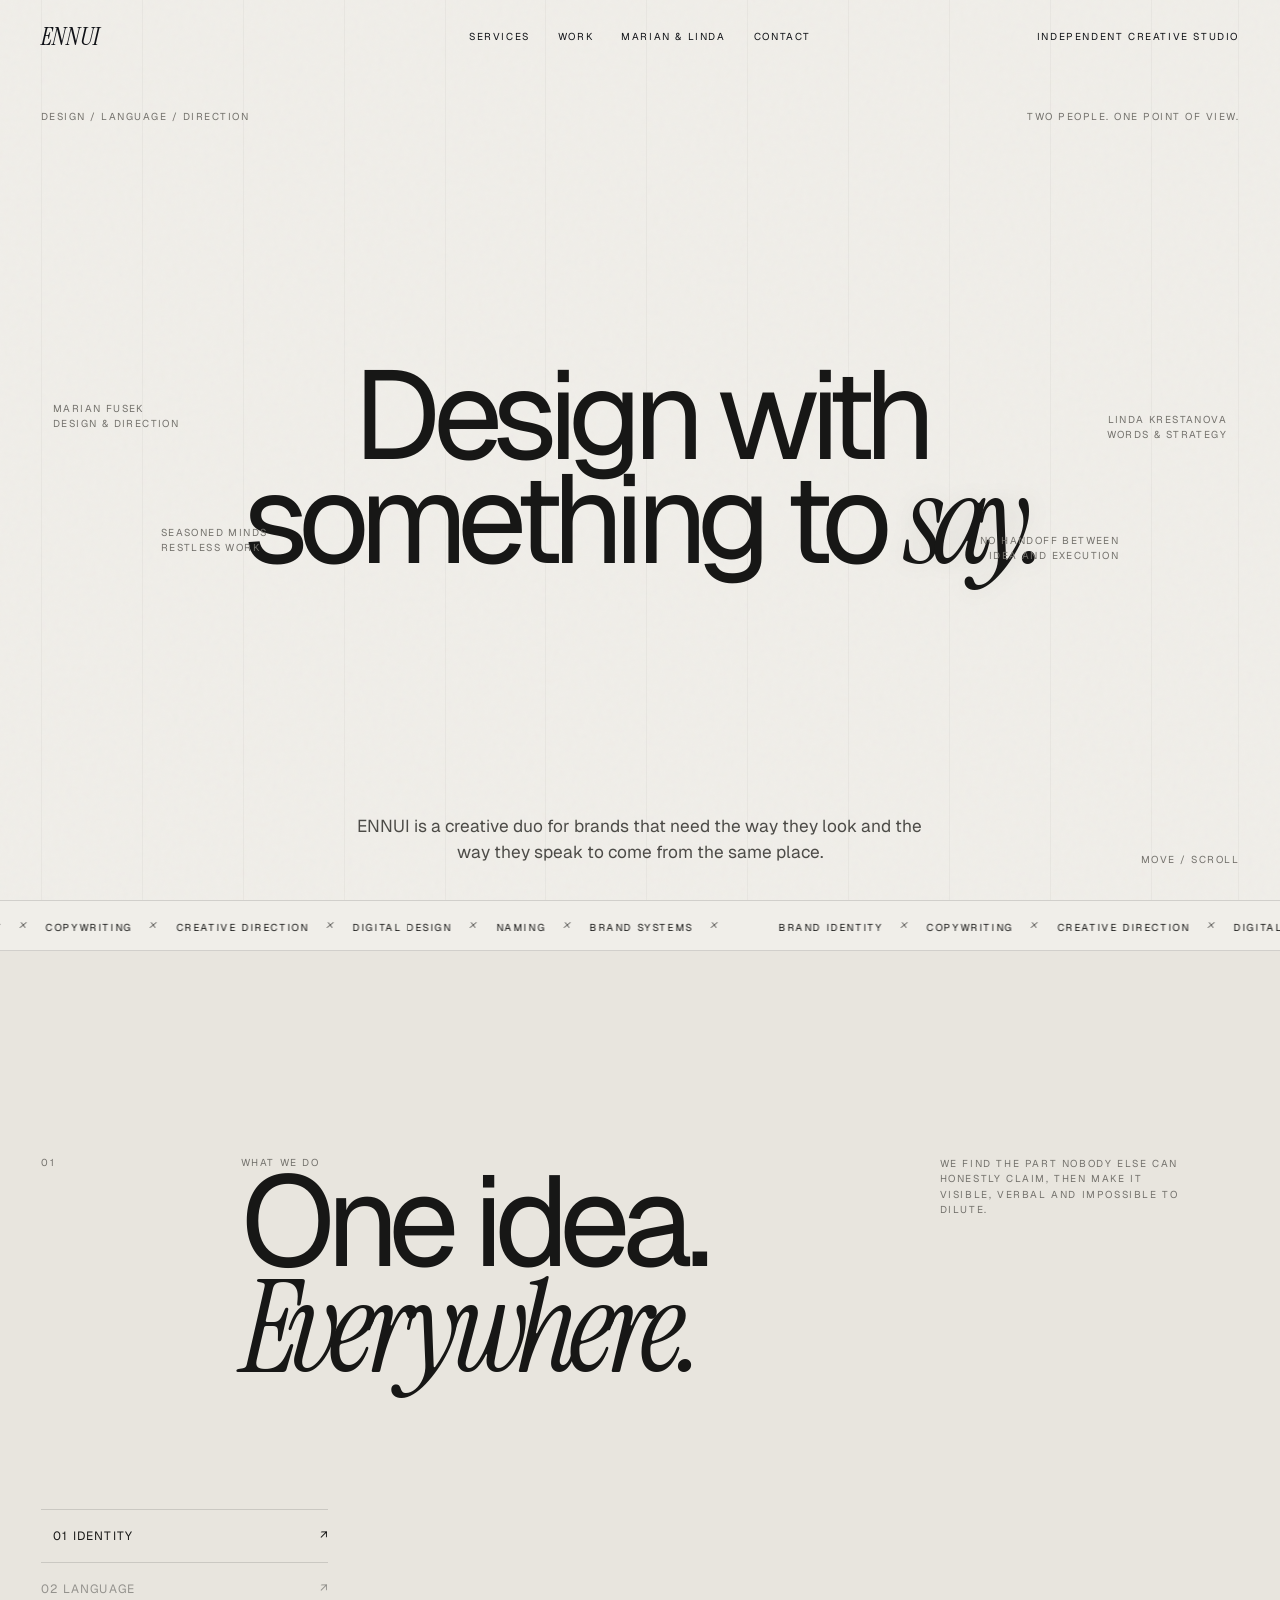
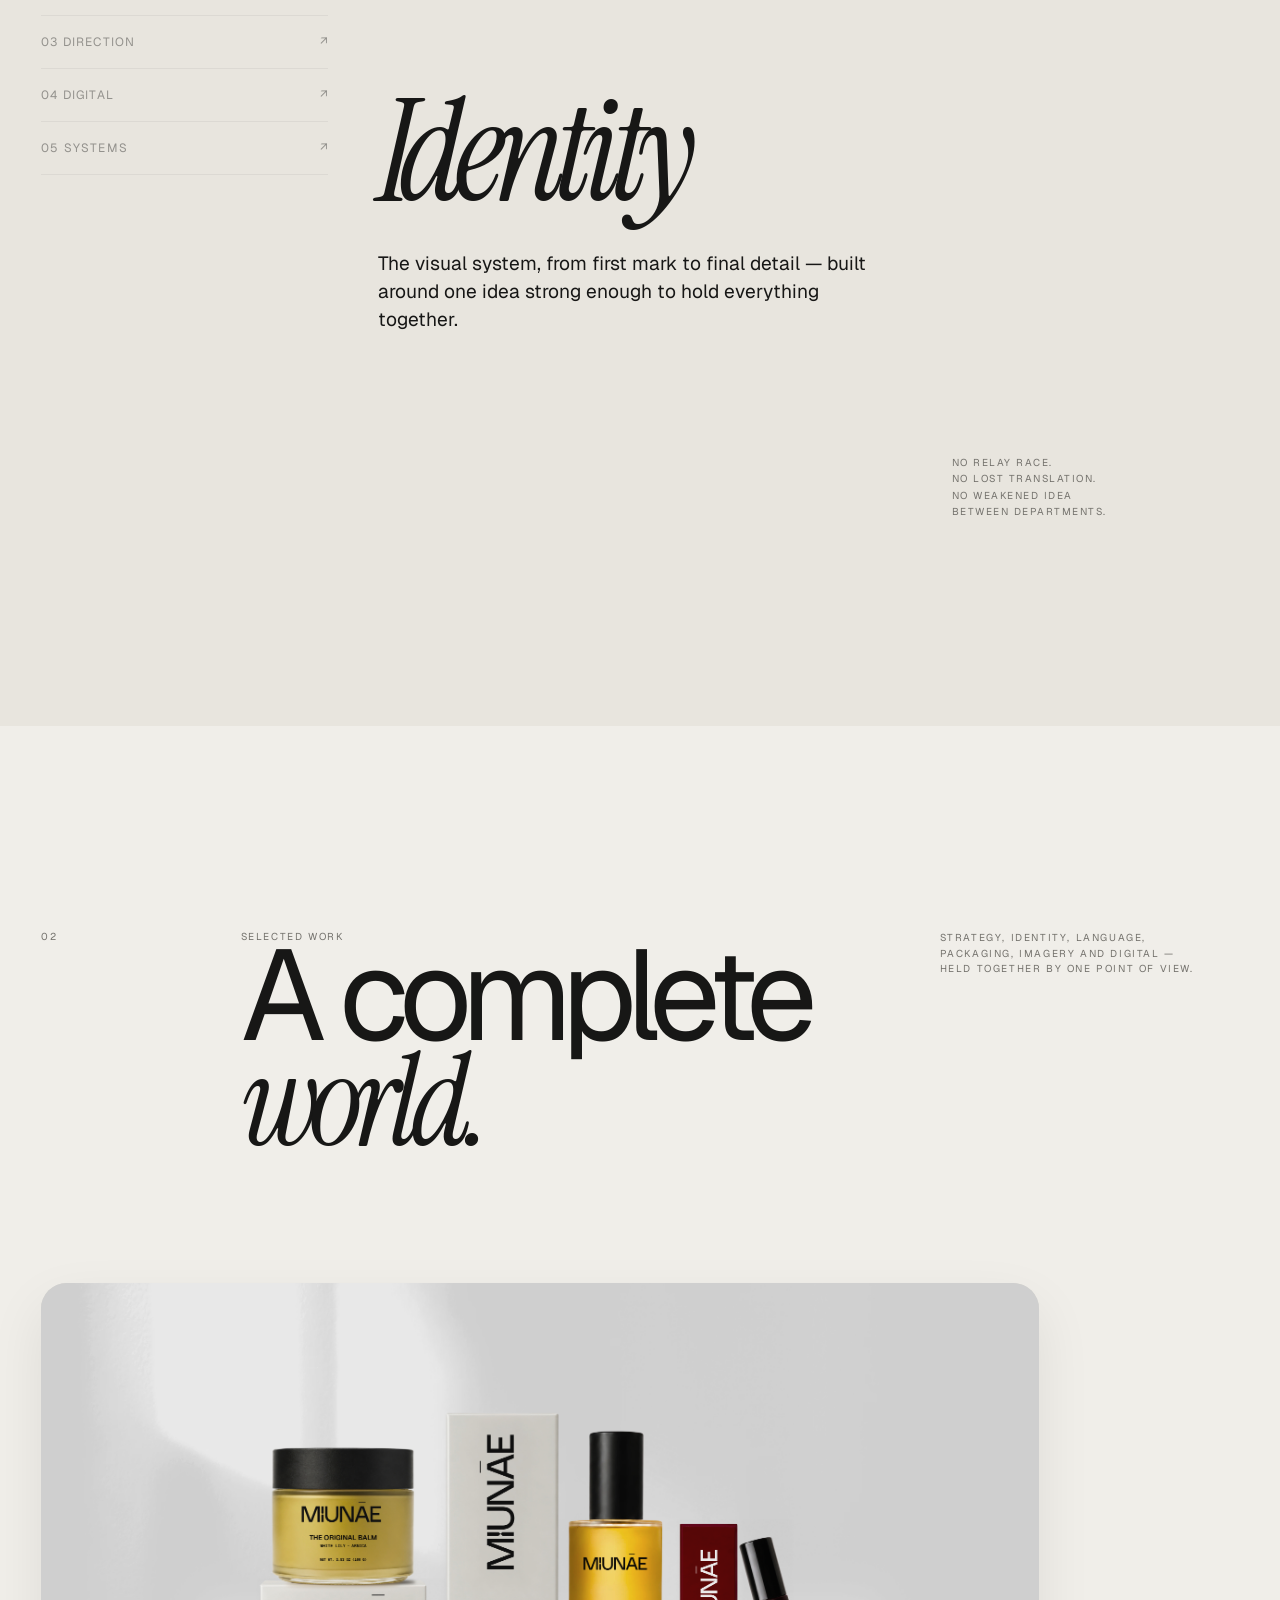
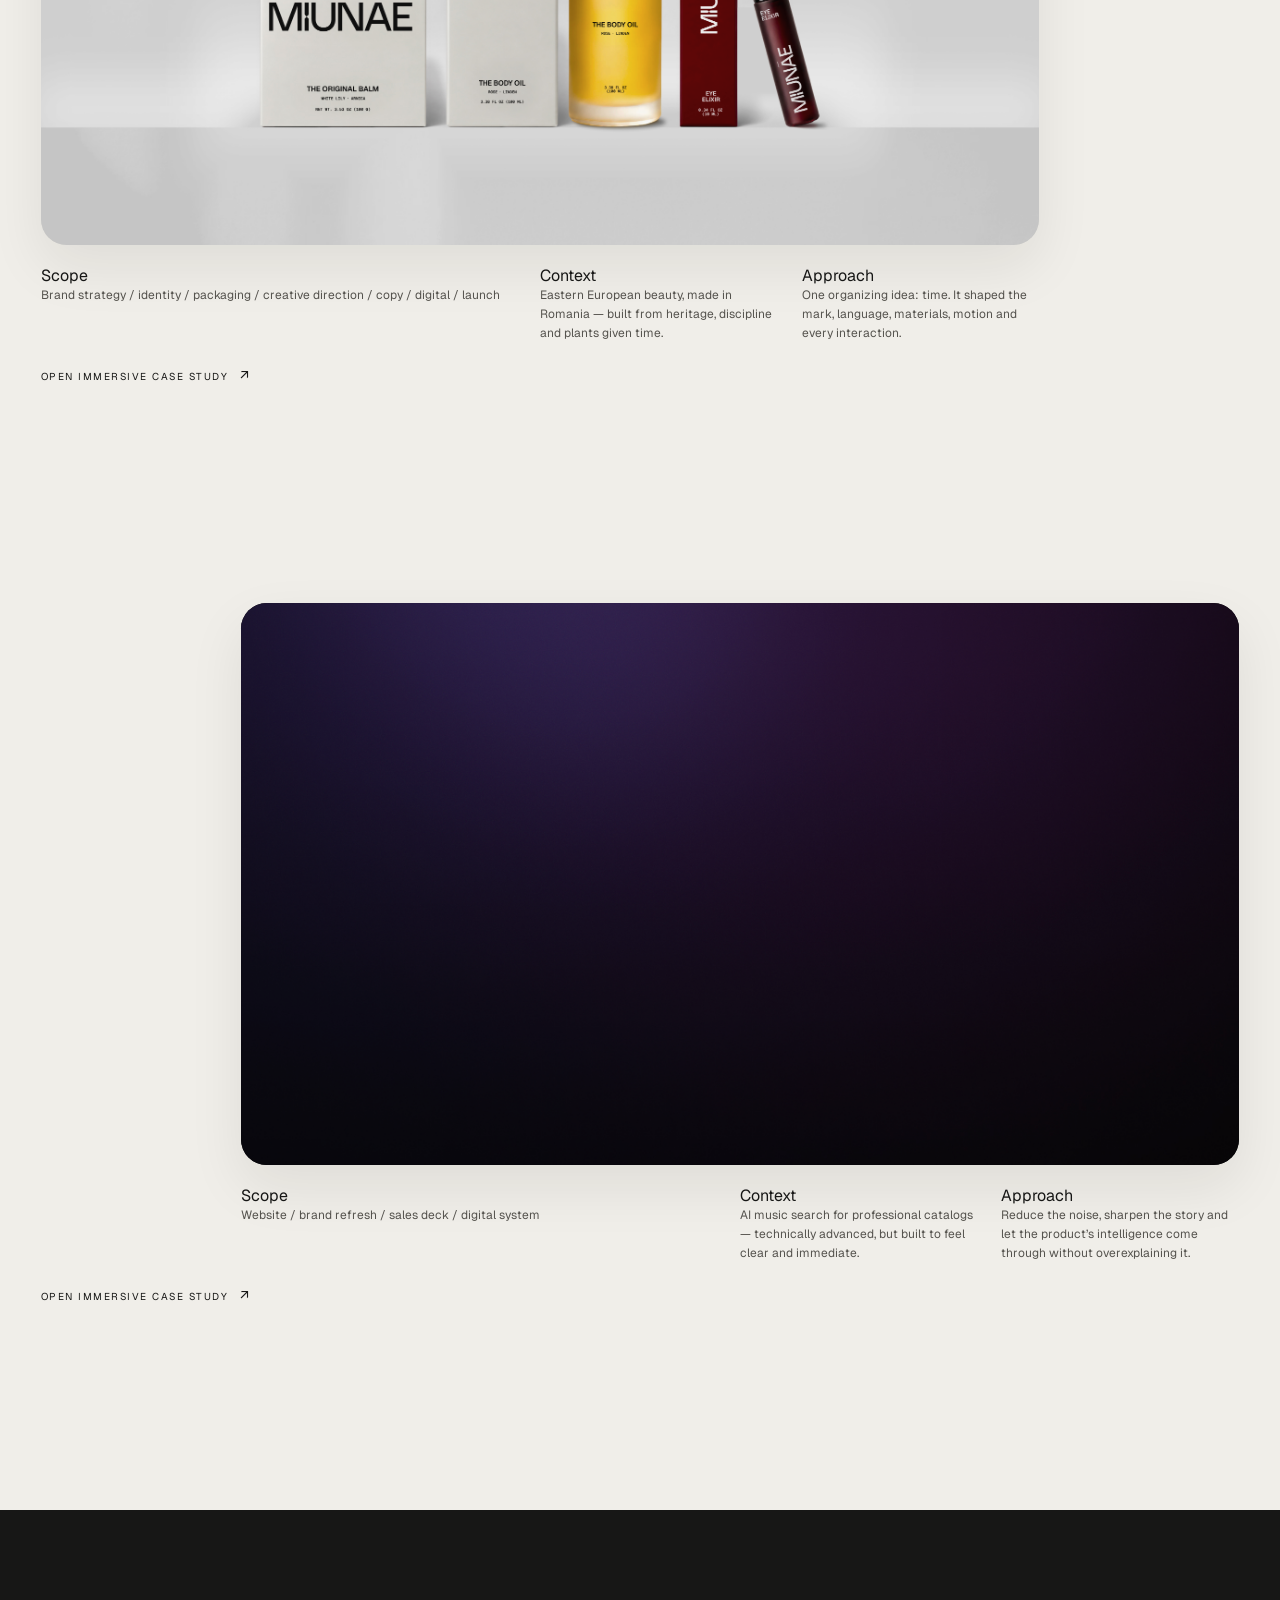
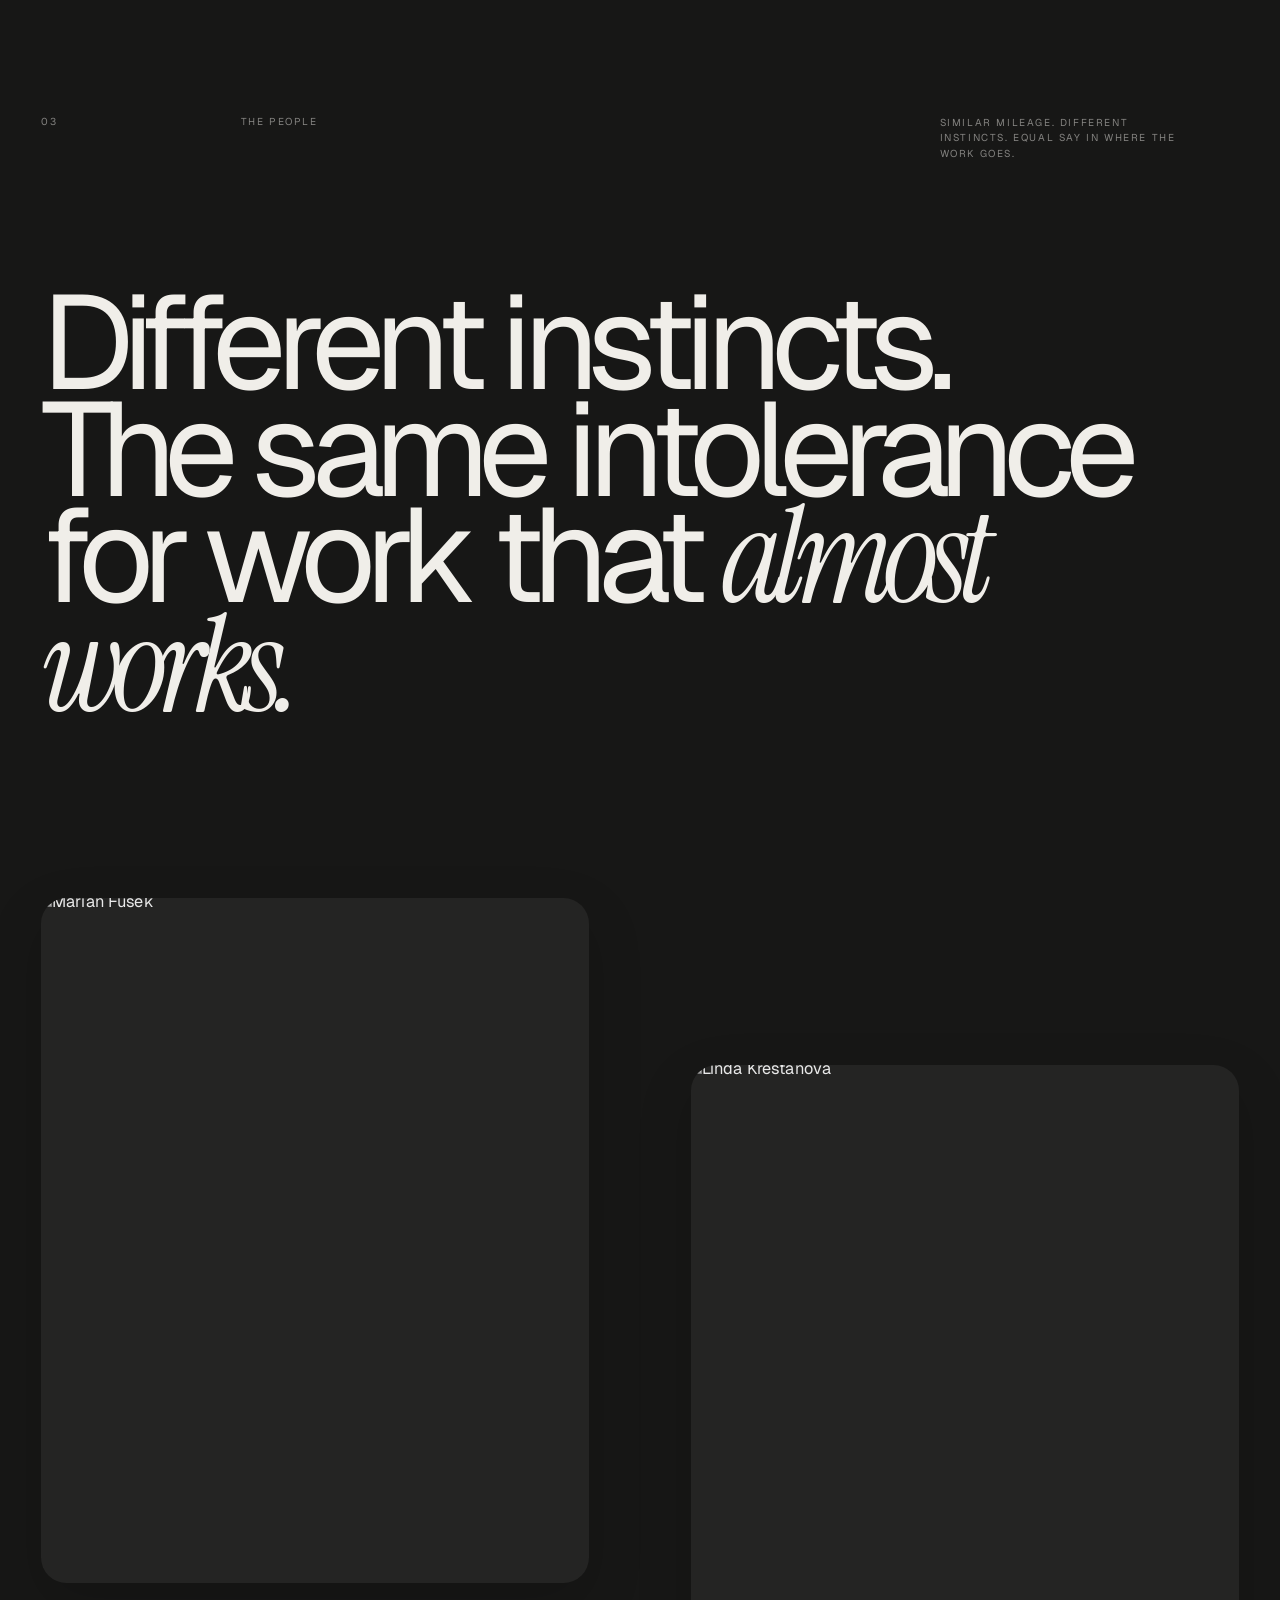
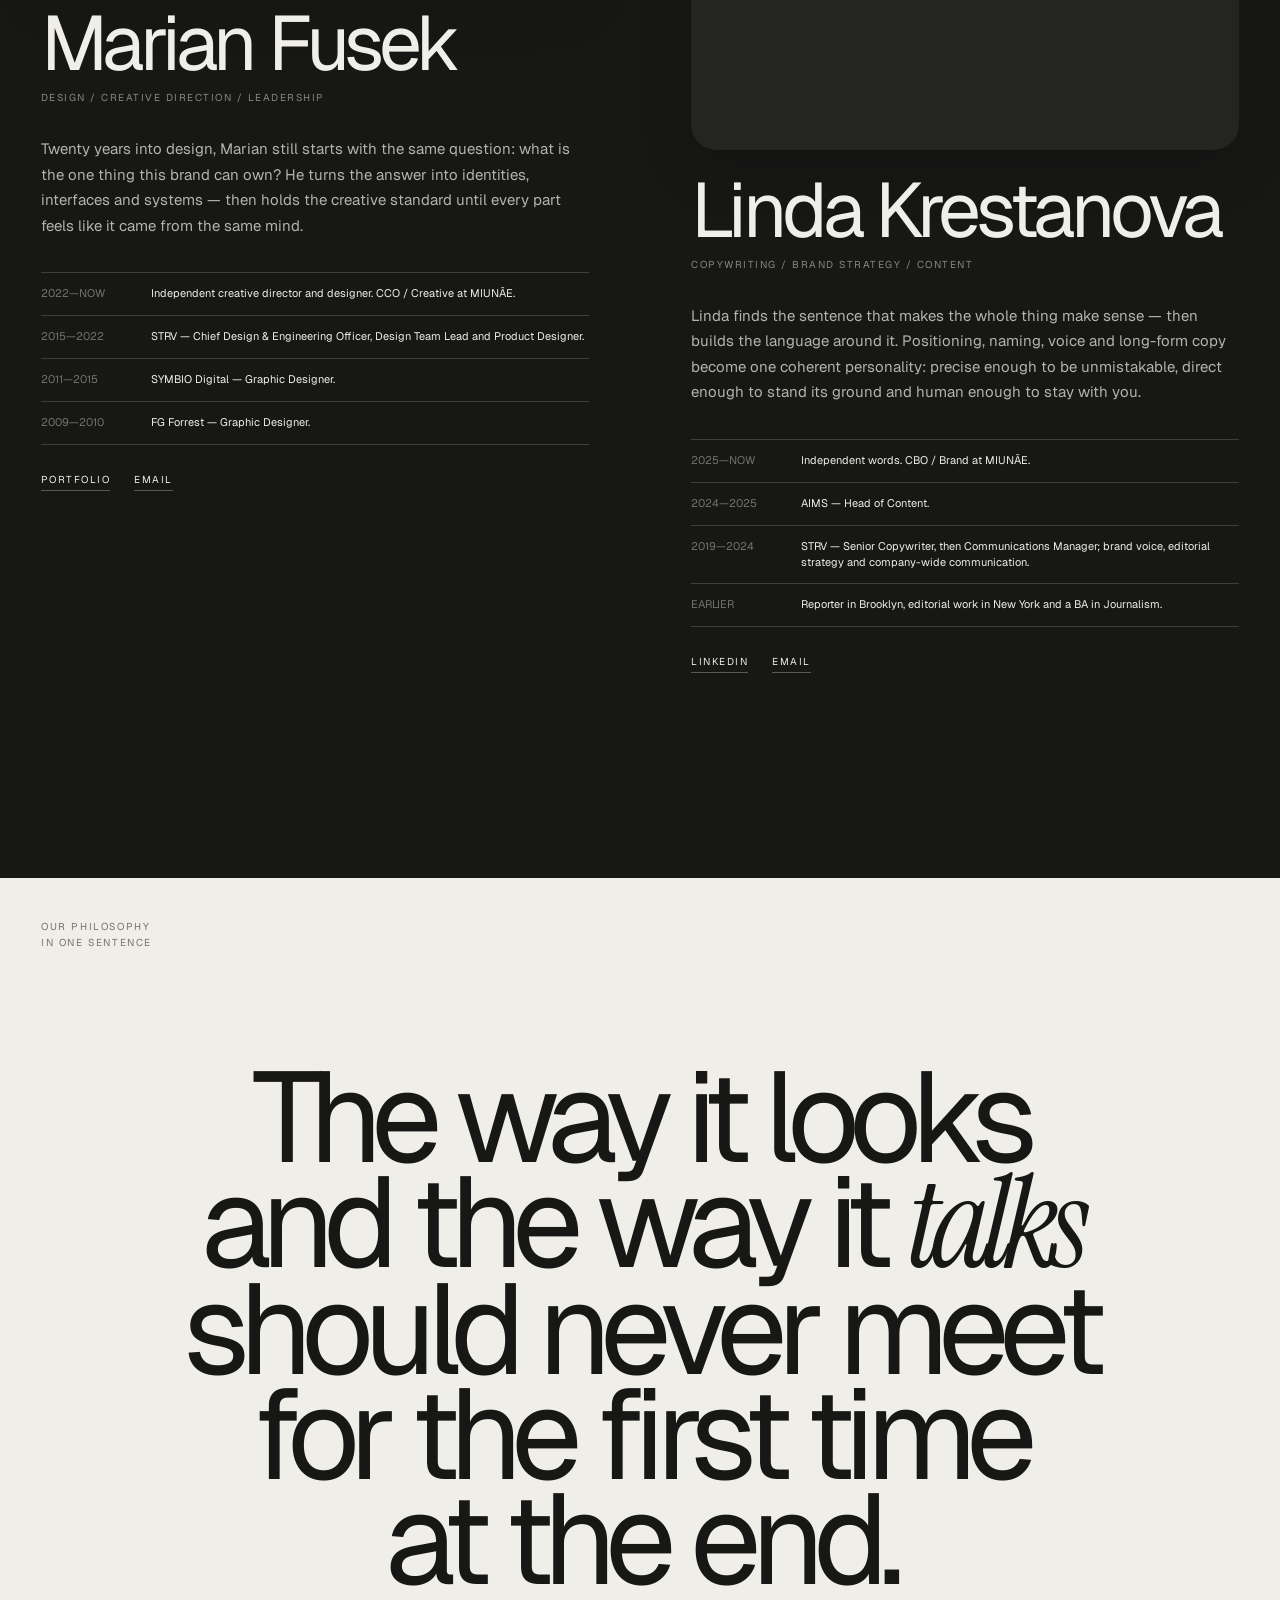
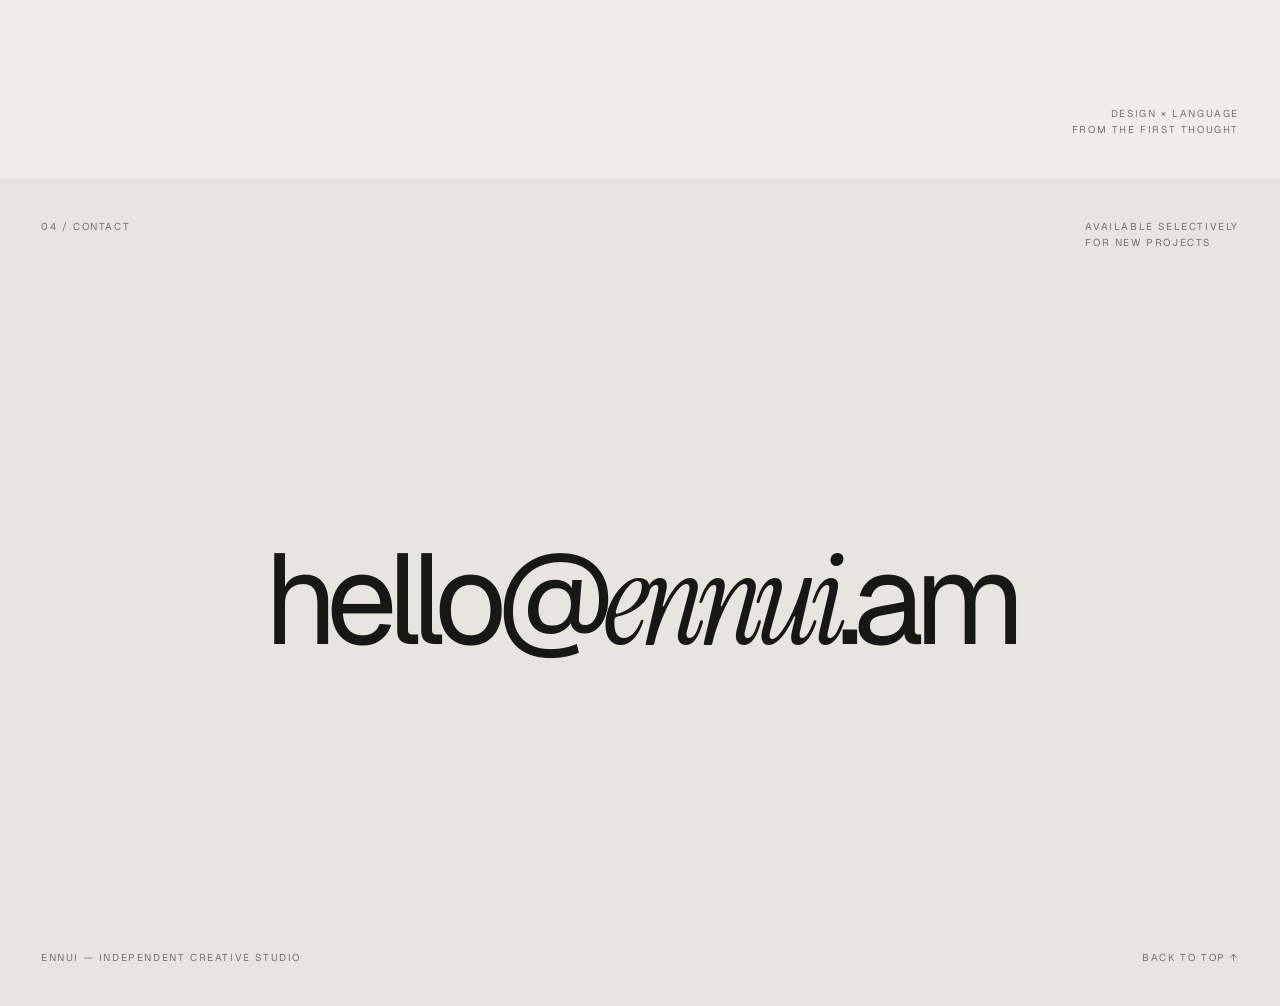
==== commit a3034b5e: "V3" ====
--- a/index.html
+++ b/index.html
@@ -135,86 +135,164 @@
 
 
 
-/* ===== GLASS REDESIGN / V2 FINAL ===== */
-:root{--glass:rgba(255,255,255,.42);--glass-2:rgba(255,255,255,.24);--glass-line:rgba(255,255,255,.28);--glass-shadow:0 30px 80px rgba(17,17,16,.10);--glass-shadow-2:0 20px 42px rgba(17,17,16,.08);--glow:rgba(245,232,191,.34);--glow-2:rgba(181,205,223,.18)}
-.project-media{border-radius:26px;border:1px solid rgba(255,255,255,.25);box-shadow:0 18px 45px rgba(18,18,18,.06)}
-.project-media:after{content:"";position:absolute;inset:0;background:linear-gradient(180deg,rgba(255,255,255,.12),transparent 34%,rgba(255,255,255,.06));pointer-events:none}
-.case-backdrop{background:rgba(7,10,12,.34);backdrop-filter:blur(18px);-webkit-backdrop-filter:blur(18px)}
-.case-panel{background:linear-gradient(180deg,#f6f4ef 0%,#f1eee8 100%)}
-.case-content{background:
- radial-gradient(1100px 620px at 88% 16%, rgba(255,246,218,.34), transparent 44%),
- radial-gradient(900px 620px at 10% 84%, rgba(194,213,224,.12), transparent 44%),
- linear-gradient(180deg,#f6f3ee 0%,#f0ede7 100%)}
-.case-toolbar{padding-top:6px}
-.case-count,.case-live{font-size:9px;letter-spacing:.18em}
-.cs-hero{position:relative;overflow:hidden;background:
- radial-gradient(700px 380px at 78% 18%, rgba(255,240,196,.18), transparent 44%),
- radial-gradient(900px 520px at 14% 92%, rgba(181,205,223,.12), transparent 46%),
- linear-gradient(180deg,#0e1114 0%,#111417 54%,#14181a 100%)}
-.cs-hero:before,.cs-hero:after{content:"";position:absolute;pointer-events:none}
-.cs-hero:before{width:42vw;height:42vw;right:-6vw;top:-8vw;border-radius:50%;background:radial-gradient(circle at 30% 30%, rgba(255,250,230,.18), rgba(255,255,255,.03) 52%, transparent 72%);filter:blur(2px)}
-.cs-hero:after{left:7%;bottom:10%;width:38%;height:1px;background:linear-gradient(90deg,transparent,rgba(255,255,255,.18),transparent);box-shadow:0 0 24px rgba(255,255,255,.08)}
-.aims-hero{background:
- radial-gradient(720px 420px at 78% 16%, rgba(248,233,185,.18), transparent 44%),
- radial-gradient(820px 520px at 22% 84%, rgba(208,221,242,.18), transparent 52%),
- linear-gradient(180deg,#0f1115 0%,#12161a 55%,#161a1d 100%)}
-.cs-hero-top,.cs-hero-bottom{position:relative;z-index:2}
-.cs-brief,.cs-video,.cs-statement,.cs-system-item,.cs-voice-copy,.cs-copy-method,.cs-slider-section,.cs-merch figure{position:relative;border:1px solid rgba(255,255,255,.25);background:linear-gradient(180deg,rgba(255,255,255,.50),rgba(255,255,255,.30));backdrop-filter:blur(22px) saturate(140%);-webkit-backdrop-filter:blur(22px) saturate(140%);box-shadow:var(--glass-shadow)}
-.cs-brief{padding:28px 30px;border-radius:28px;align-self:end;justify-self:end;max-width:430px}
-.cs-brief h3{font-size:clamp(34px,3.6vw,62px);line-height:.92;letter-spacing:-.05em;font-weight:400;margin:.42em 0 .3em}
-.cs-brief h3 em,.cs-section-head h3 em,.cs-slider-head h3 em,.cs-voice-grid h3 em,.cs-copy-method h3 em{font-family:var(--serif);font-style:italic;font-weight:400}
-.cs-brief p,.cs-section-head p,.cs-copy-card p,.cs-voice-copy p,.cs-slider-note,.cs-aims-copy p{color:#4f4c47;line-height:1.68}
-.cs-media-section,.cs-system,.cs-voice,.cs-copy-method,.cs-slider-section,.cs-merch{padding:clamp(72px,9vw,118px) var(--g)}
-.cs-video{border-radius:30px;overflow:hidden;padding:16px;background:linear-gradient(180deg,rgba(255,255,255,.34),rgba(255,255,255,.22))}
-.cs-video video{border-radius:22px;overflow:hidden}
-.cs-statement{margin:0 var(--g);padding:32px 36px;border-radius:28px;font-size:clamp(42px,6.8vw,98px);line-height:.9;letter-spacing:-.06em;background:linear-gradient(180deg,rgba(255,255,255,.40),rgba(255,255,255,.18))}
-.cs-statement em{font-family:var(--serif);font-style:italic;font-weight:400}
-.cs-miunae-gallery{padding:clamp(74px,9vw,118px) var(--g);display:grid;grid-template-columns:repeat(12,1fr);gap:18px}
-.cs-miunae-gallery figure{overflow:hidden;border-radius:26px;border:1px solid rgba(255,255,255,.24);background:linear-gradient(180deg,rgba(255,255,255,.40),rgba(255,255,255,.24));box-shadow:var(--glass-shadow-2)}
-.cs-miunae-gallery img{width:100%;height:100%;object-fit:cover;transition:transform 1.1s var(--ease)}
-.cs-miunae-gallery figure:hover img{transform:scale(1.03)}
-.cs-miunae-gallery .wide{grid-column:span 7;aspect-ratio:16/10}
-.cs-miunae-gallery .tall{grid-column:span 5;aspect-ratio:5/6}
-.cs-miunae-gallery .third{grid-column:span 4;aspect-ratio:16/13}
-.cs-system,.cs-voice{background:transparent}
-.cs-system-head,.cs-section-head,.cs-slider-head,.cs-copy-method-head,.cs-voice-grid{display:grid;grid-template-columns:1.3fr 1.7fr;gap:28px;align-items:end}
-.cs-system-head h3,.cs-section-head h3,.cs-slider-head h3,.cs-copy-method h3,.cs-voice-grid h3,.cs-aims-copy h3{font-size:clamp(42px,5vw,82px);line-height:.9;letter-spacing:-.055em;font-weight:400}
-.cs-system-grid{display:grid;grid-template-columns:repeat(3,1fr);gap:18px;margin-top:26px}
-.cs-system-item{padding:22px 22px 24px;border-radius:24px}
-.cs-system-item h4,.cs-copy-card h4{font-size:18px;line-height:1.15;font-weight:500;margin-bottom:12px}
-.cs-system-item p{font-size:14px;line-height:1.65;color:#55514b}
-.cs-voice-grid{align-items:center}
-.cs-voice-copy{padding:26px 28px;border-radius:28px}
-.cs-voice-copy blockquote{font-size:clamp(28px,3.4vw,54px);line-height:.94;letter-spacing:-.045em;margin-bottom:18px}
-.cs-copy-method{border-radius:30px;padding:26px 26px 30px}
-.cs-copy-method-head{margin-bottom:24px}
-.cs-copy-grid{display:grid;grid-template-columns:repeat(4,1fr);gap:16px}
-.cs-copy-card{padding:20px 18px;border-radius:22px;border:1px solid rgba(255,255,255,.32);background:linear-gradient(180deg,rgba(255,255,255,.62),rgba(255,255,255,.30));box-shadow:0 12px 26px rgba(17,17,16,.05)}
-.cs-copy-card .cs-label{display:block;margin-bottom:10px}
-.cs-copy-card p{font-size:13px}
-.cs-copy-quote{grid-column:1/-1;padding:22px 24px;border-radius:24px;border:1px solid rgba(255,255,255,.24);background:linear-gradient(180deg,rgba(14,18,24,.94),rgba(22,25,31,.90));color:var(--paper);box-shadow:var(--glass-shadow)}
-.cs-copy-quote blockquote{font-size:clamp(26px,3vw,46px);line-height:.96;letter-spacing:-.045em;margin-bottom:12px}
-.cs-copy-quote p{color:rgba(240,238,233,.78);font-size:14px;line-height:1.7}
-.cs-aims-copy{padding:0 var(--g) clamp(20px,4vw,30px)}
-.cs-aims-copy>span{display:block;margin-bottom:12px}
-.cs-slider-section{border-radius:30px;margin:0 var(--g) clamp(54px,7vw,74px);padding:26px;background:linear-gradient(180deg,rgba(255,255,255,.46),rgba(255,255,255,.22))}
-.cs-slider-head{margin-bottom:20px}
-.cs-slider-controls{display:flex;align-items:center;gap:12px;font-size:10px;letter-spacing:.16em;text-transform:uppercase;color:var(--grey)}
-.cs-slider-controls button{width:48px;height:48px;border-radius:50%;border:1px solid rgba(23,23,22,.10);background:rgba(255,255,255,.4);backdrop-filter:blur(14px);-webkit-backdrop-filter:blur(14px);transition:transform .35s var(--ease),background .35s var(--ease)}
-.cs-slider-controls button:hover{transform:translateY(-2px);background:rgba(255,255,255,.64)}
-.cs-slider-rail{display:grid;grid-auto-flow:column;grid-auto-columns:minmax(72%,1fr);gap:18px;overflow:auto;scroll-snap-type:x mandatory;scrollbar-width:none;padding-bottom:4px;touch-action:pan-y;user-select:none;cursor:grab}
+/* ===== ENNUI V3 / ELEGANT GLASS CASE STUDIES ===== */
+:root{
+  --case-paper:#f4f1eb;
+  --case-paper-2:#ece8df;
+  --case-ink:#171716;
+  --case-soft:#625f59;
+  --case-line:rgba(23,23,22,.12);
+  --case-glass:rgba(248,246,241,.72);
+  --case-glass-line:rgba(255,255,255,.64);
+  --case-shadow:0 24px 70px rgba(30,28,24,.10);
+}
+
+/* Homepage: keep the existing composition, finish the portrait treatment. */
+.portrait{border-radius:clamp(20px,2vw,30px);box-shadow:0 20px 55px rgba(0,0,0,.16)}
+.project-media{border-radius:clamp(20px,2vw,30px);box-shadow:0 22px 55px rgba(24,22,18,.08)}
+
+/* Overlay shell */
+.case-backdrop{background:rgba(24,22,18,.24);backdrop-filter:blur(16px);-webkit-backdrop-filter:blur(16px)}
+.case-panel{background:var(--case-paper)}
+.case-viewport{background:var(--case-paper);scrollbar-width:thin;scrollbar-color:rgba(23,23,22,.24) transparent}
+.case-content{background:var(--case-paper);color:var(--case-ink);overflow:hidden}
+.case-toolbar{
+  left:clamp(12px,1.3vw,22px);right:clamp(12px,1.3vw,22px);top:clamp(12px,1.3vw,22px);height:56px;
+  padding:0 18px;border:1px solid var(--case-glass-line);border-radius:999px;
+  background:var(--case-glass);backdrop-filter:blur(24px) saturate(140%);-webkit-backdrop-filter:blur(24px) saturate(140%);
+  color:var(--case-ink);mix-blend-mode:normal;box-shadow:0 12px 36px rgba(27,25,21,.08)
+}
+.case-count,.case-live{font-size:9px;letter-spacing:.18em;color:rgba(23,23,22,.62)}
+.case-close{color:var(--case-ink);padding:10px 14px;border-radius:999px;transition:background .35s var(--ease),transform .35s var(--ease)}
+.case-close:hover{background:rgba(23,23,22,.06);transform:translateY(-1px)}
+.case-progress{left:clamp(32px,4vw,70px);right:clamp(32px,4vw,70px);top:78px;background:rgba(23,23,22,.10);mix-blend-mode:normal}
+.case-progress span{background:var(--case-ink)}
+
+/* Shared typography and rhythm */
+.case-kicker,.case-note,.case-index,.case-meta,.case-caption,.case-small{
+  font-size:9px;line-height:1.45;letter-spacing:.17em;text-transform:uppercase;color:rgba(23,23,22,.54)
+}
+.case-reveal{opacity:0;transform:translateY(34px);transition:opacity 1s var(--ease),transform 1s var(--ease)}
+.case-reveal.in{opacity:1;transform:none}
+.case-section{padding:clamp(105px,13vw,190px) var(--g)}
+.case-section.compact{padding-top:clamp(72px,9vw,120px);padding-bottom:clamp(72px,9vw,120px)}
+.case-heading{font-size:clamp(50px,7.2vw,112px);line-height:.86;letter-spacing:-.07em;font-weight:400}
+.case-heading em{font-family:var(--serif);font-style:italic;font-weight:400}
+.case-body{font-size:clamp(16px,1.35vw,20px);line-height:1.62;color:var(--case-soft)}
+.case-rule{height:1px;background:var(--case-line)}
+
+/* Hero: light, spacious and editorial rather than tech-black. */
+.case-hero-new{
+  min-height:100svh;padding:130px var(--g) 46px;position:relative;display:grid;
+  grid-template-columns:repeat(12,1fr);grid-template-rows:auto 1fr auto;gap:20px;
+  background:
+    radial-gradient(900px 620px at 88% 18%,rgba(255,255,255,.78),transparent 58%),
+    radial-gradient(760px 540px at 10% 82%,rgba(213,219,215,.34),transparent 60%),
+    linear-gradient(180deg,#f6f3ed 0%,#efebe4 100%);
+}
+.case-hero-new:before{content:"";position:absolute;inset:0;pointer-events:none;background:linear-gradient(90deg,transparent 0 8%,rgba(23,23,22,.045) 8% calc(8% + 1px),transparent calc(8% + 1px) 92%,rgba(23,23,22,.045) 92% calc(92% + 1px),transparent calc(92% + 1px))}
+.case-hero-top-new{grid-column:1/-1;display:flex;justify-content:space-between;align-items:flex-start;position:relative;z-index:1}
+.case-hero-title{grid-column:1/-1;align-self:center;font-size:clamp(84px,17vw,260px);line-height:.68;letter-spacing:-.095em;font-weight:400;position:relative;z-index:1;transform:translateX(calc(var(--mx)*-8px))}
+.case-hero-title em{font-family:var(--serif);font-style:italic;font-weight:400}
+.case-hero-summary{grid-column:8/-1;align-self:end;position:relative;z-index:1;display:grid;gap:20px}
+.case-hero-summary p{font-size:clamp(17px,1.5vw,22px);line-height:1.48;color:#4f4c47;max-width:520px}
+.case-hero-foot{grid-column:1/7;align-self:end;display:flex;gap:34px;position:relative;z-index:1}
+.case-hero-foot span{font-size:9px;letter-spacing:.17em;text-transform:uppercase;color:rgba(23,23,22,.52)}
+
+/* Media stages */
+.case-media-stage{padding:0 var(--g) clamp(110px,13vw,180px);background:var(--case-paper)}
+.case-media-frame{position:relative;overflow:hidden;border-radius:clamp(24px,2.6vw,40px);background:#d8d4cb;box-shadow:var(--case-shadow)}
+.case-media-frame video,.case-media-frame img{width:100%;height:100%;object-fit:cover}
+.case-media-frame.video{aspect-ratio:16/9}
+.case-media-caption{position:absolute;left:18px;bottom:18px;padding:11px 14px;border:1px solid rgba(255,255,255,.58);border-radius:999px;background:rgba(245,243,237,.60);backdrop-filter:blur(18px);-webkit-backdrop-filter:blur(18px);font-size:9px;letter-spacing:.16em;text-transform:uppercase;color:#24221f}
+
+/* Editorial narrative */
+.case-intro{display:grid;grid-template-columns:2fr 7fr 3fr;gap:clamp(20px,3vw,46px);align-items:start}
+.case-intro .case-heading{grid-column:2}
+.case-intro .case-body{grid-column:3;padding-top:12px}
+.case-statement{padding:clamp(70px,10vw,145px) var(--g);border-top:1px solid var(--case-line);border-bottom:1px solid var(--case-line)}
+.case-statement p{max-width:15ch;font-size:clamp(62px,10vw,154px);line-height:.80;letter-spacing:-.08em}
+.case-statement em{font-family:var(--serif);font-style:italic;font-weight:400}
+
+/* Visual sequence: large images, not a grid of boxes. */
+.case-visuals{padding:clamp(105px,13vw,190px) var(--g);display:grid;gap:clamp(26px,4vw,62px)}
+.case-visual{position:relative;overflow:hidden;border-radius:clamp(22px,2.4vw,36px);background:#ddd8cf;box-shadow:0 20px 50px rgba(26,23,19,.07)}
+.case-visual img{width:100%;height:100%;object-fit:cover;transition:transform 1.35s var(--ease)}
+.case-visual:hover img{transform:scale(1.025)}
+.case-visual.full{aspect-ratio:16/9}
+.case-visual-pair{display:grid;grid-template-columns:1.15fr .85fr;gap:clamp(22px,3vw,46px);align-items:start}
+.case-visual-pair .case-visual:first-child{aspect-ratio:4/5}
+.case-visual-pair .case-visual:last-child{aspect-ratio:4/5;margin-top:clamp(50px,8vw,130px)}
+.case-visual-triptych{display:grid;grid-template-columns:repeat(2,1fr);gap:clamp(18px,2vw,30px)}
+.case-visual-triptych .case-visual{aspect-ratio:4/5}
+.case-visual .case-caption{position:absolute;left:16px;bottom:16px;padding:10px 12px;border-radius:999px;background:rgba(246,244,239,.68);backdrop-filter:blur(16px);-webkit-backdrop-filter:blur(16px);color:#24211e}
+
+/* Copy approach: editorial rows, generous whitespace, one glass quote. */
+.copy-approach{padding:clamp(115px,14vw,210px) var(--g);background:#ebe7de}
+.copy-intro{display:grid;grid-template-columns:5fr 3fr 4fr;gap:clamp(24px,4vw,70px);align-items:end;margin-bottom:clamp(80px,10vw,150px)}
+.copy-intro .case-heading{grid-column:1/3}
+.copy-intro .case-body{grid-column:3}
+.copy-rows{border-top:1px solid var(--case-line)}
+.copy-row{display:grid;grid-template-columns:1.2fr 3.8fr 4fr;gap:clamp(20px,3vw,50px);padding:clamp(28px,3.5vw,52px) 0;border-bottom:1px solid var(--case-line);align-items:start;transition:padding-left .55s var(--ease)}
+.copy-row:hover{padding-left:12px}
+.copy-row h4{font-size:clamp(24px,2.6vw,42px);line-height:1;letter-spacing:-.045em;font-weight:400}
+.copy-row p{font-size:15px;line-height:1.7;color:var(--case-soft);max-width:700px}
+.copy-quote{margin-top:clamp(85px,11vw,160px);padding:clamp(34px,5vw,72px);border:1px solid rgba(255,255,255,.64);border-radius:clamp(28px,3vw,46px);background:rgba(250,248,244,.60);backdrop-filter:blur(22px);-webkit-backdrop-filter:blur(22px);box-shadow:0 22px 60px rgba(27,24,20,.08)}
+.copy-quote blockquote{font-size:clamp(46px,7vw,108px);line-height:.84;letter-spacing:-.07em;max-width:14ch}
+.copy-quote blockquote em{font-family:var(--serif);font-style:italic;font-weight:400}
+.copy-quote p{margin-top:24px;max-width:650px;font-size:15px;line-height:1.7;color:var(--case-soft)}
+
+/* System rows */
+.case-system-new{padding:clamp(110px,14vw,210px) var(--g)}
+.system-head{display:grid;grid-template-columns:7fr 5fr;gap:40px;align-items:end;margin-bottom:clamp(76px,10vw,140px)}
+.system-head .case-body{max-width:500px;justify-self:end}
+.system-list{border-top:1px solid var(--case-line)}
+.system-row{display:grid;grid-template-columns:1fr 4fr 5fr;gap:clamp(20px,3vw,48px);padding:clamp(26px,3vw,44px) 0;border-bottom:1px solid var(--case-line);align-items:start}
+.system-row h4{font-size:clamp(22px,2.2vw,34px);line-height:1;font-weight:400;letter-spacing:-.035em}
+.system-row p{font-size:14px;line-height:1.68;color:var(--case-soft)}
+
+/* AIMS slideshow: one calm viewport, drag, no floating card clutter. */
+.slider-chapter{padding:clamp(110px,14vw,200px) var(--g);background:var(--case-paper)}
+.slider-chapter.alt{background:#ebe7de}
+.slider-chapter-head{display:grid;grid-template-columns:7fr 5fr;gap:36px;align-items:end;margin-bottom:clamp(52px,7vw,92px)}
+.slider-chapter-head .case-body{justify-self:end;max-width:520px}
+.case-slider-shell{position:relative;padding:clamp(16px,2vw,28px);border-radius:clamp(26px,3vw,44px);background:rgba(250,248,244,.58);border:1px solid rgba(255,255,255,.62);box-shadow:var(--case-shadow);overflow:hidden}
+.case-slider-shell:before{content:"";position:absolute;inset:0;background:url('/media/projects/aims/images/slide-02/00-aims-bgr.jpg') center/cover no-repeat;opacity:.16;transform:scale(1.04)}
+.case-slider-top{position:relative;z-index:2;display:flex;justify-content:space-between;gap:20px;align-items:center;margin-bottom:16px}
+.case-slider-controls{display:flex;align-items:center;gap:10px}
+.case-slider-controls button{width:46px;height:46px;border:1px solid rgba(23,23,22,.12);border-radius:50%;background:rgba(250,248,244,.64);backdrop-filter:blur(14px);-webkit-backdrop-filter:blur(14px);transition:transform .35s var(--ease),background .35s var(--ease)}
+.case-slider-controls button:hover{transform:translateY(-2px);background:rgba(255,255,255,.88)}
+.cs-slider-rail{position:relative;z-index:2;display:grid;grid-auto-flow:column;grid-auto-columns:minmax(80%,1fr);gap:18px;overflow:auto;scroll-snap-type:x mandatory;scrollbar-width:none;touch-action:pan-y;user-select:none;cursor:grab}
 .cs-slider-rail::-webkit-scrollbar{display:none}
 .cs-slider-rail.is-dragging{cursor:grabbing;scroll-snap-type:none}
-.cs-aims-slide,.cs-social-slide{position:relative;scroll-snap-align:start;overflow:hidden;border-radius:26px;border:1px solid rgba(255,255,255,.24);background:linear-gradient(180deg,rgba(255,255,255,.20),rgba(255,255,255,.12));min-height:0}
-.cs-aims-slide{aspect-ratio:16/9;padding:22px}
-.cs-social-slide{aspect-ratio:16/10;padding:18px}
-.cs-aims-bg{position:absolute;inset:0;background:url('/media/projects/aims/images/slide-02/00-aims-bgr.jpg') center/cover no-repeat;opacity:.23;transform:scale(1.02)}
-.cs-aims-slide img,.cs-social-slide img{position:relative;z-index:1;width:100%;height:100%;object-fit:cover;object-position:top center;border-radius:18px;box-shadow:0 20px 40px rgba(16,16,16,.10)}
-.cs-merch figure{overflow:hidden;border-radius:30px;padding:18px}
-.cs-merch img{border-radius:22px;width:100%;height:auto;display:block}
-.cs-exit{display:flex;justify-content:space-between;gap:24px;align-items:center;padding:28px var(--g) 42px;background:transparent}
-.cs-exit button{display:inline-flex;align-items:center;gap:12px;padding:14px 18px;border-radius:999px;border:1px solid rgba(23,23,22,.10);background:rgba(255,255,255,.46);backdrop-filter:blur(16px);-webkit-backdrop-filter:blur(16px)}
-@media(max-width:980px){.cs-system-head,.cs-section-head,.cs-slider-head,.cs-copy-method-head,.cs-voice-grid,.cs-system-grid,.cs-copy-grid{grid-template-columns:1fr}.cs-miunae-gallery .wide,.cs-miunae-gallery .tall,.cs-miunae-gallery .third{grid-column:1/-1}.cs-slider-rail{grid-auto-columns:minmax(88%,1fr)}}
+.cs-aims-slide,.cs-social-slide{scroll-snap-align:start;position:relative;overflow:hidden;border-radius:clamp(18px,2vw,28px);background:#eeebe4;box-shadow:0 18px 42px rgba(26,23,19,.10)}
+.cs-aims-slide{aspect-ratio:16/9;padding:clamp(12px,1.4vw,20px)}
+.cs-social-slide{aspect-ratio:16/10;padding:clamp(12px,1.4vw,20px)}
+.cs-aims-bg{display:none}
+.cs-aims-slide img,.cs-social-slide img{width:100%;height:100%;object-fit:cover;object-position:top center;border-radius:clamp(12px,1.3vw,20px)}
+
+.case-final{padding:clamp(110px,14vw,200px) var(--g)}
+.case-final figure{margin-top:clamp(52px,7vw,90px);overflow:hidden;border-radius:clamp(24px,2.8vw,42px);box-shadow:var(--case-shadow)}
+.case-final figure img{width:100%;height:auto}
+.cs-exit{padding:42px var(--g) 56px;border-top:1px solid var(--case-line);background:var(--case-paper)}
+.cs-exit button{padding:12px 16px;border-radius:999px;border:1px solid var(--case-line);transition:background .35s var(--ease),transform .35s var(--ease)}
+.cs-exit button:hover{background:rgba(23,23,22,.05);transform:translateY(-1px)}
+
+@media(max-width:980px){
+  .case-hero-summary{grid-column:6/-1}.case-hero-foot{grid-column:1/8}
+  .case-intro{grid-template-columns:1fr}.case-intro .case-heading,.case-intro .case-body{grid-column:auto}
+  .copy-intro,.system-head,.slider-chapter-head{grid-template-columns:1fr}.copy-intro .case-heading,.copy-intro .case-body{grid-column:auto}.system-head .case-body,.slider-chapter-head .case-body{justify-self:start}
+  .copy-row,.system-row{grid-template-columns:1fr 2fr 3fr}
+  .case-visual-triptych{grid-template-columns:1fr 1fr}
+}
+@media(max-width:720px){
+  .case-toolbar{grid-template-columns:1fr auto}.case-live{display:none}.case-progress{top:76px}
+  .case-hero-new{padding-top:110px}.case-hero-summary{grid-column:1/-1}.case-hero-foot{grid-column:1/-1;flex-wrap:wrap}
+  .case-hero-title{font-size:clamp(78px,25vw,150px)}
+  .case-visual-pair,.case-visual-triptych{grid-template-columns:1fr}.case-visual-pair .case-visual:last-child{margin-top:0}
+  .copy-row,.system-row{grid-template-columns:1fr}.copy-row:hover{padding-left:0}
+  .cs-slider-rail{grid-auto-columns:minmax(92%,1fr)}
+}
 
 </style>
 </head><body id="top">
@@ -240,6 +318,7 @@
 <section class="contact" id="contact"><div class="contact-top"><div class="micro">04 / Contact</div><div class="micro">Available selectively<br>for new projects</div></div><a class="contact-email reveal" href="mailto:hello@ennui.am" data-hover="WRITE">hello@<em>ennui</em>.am</a><div class="contact-bottom"><div class="micro">ENNUI — Independent creative studio</div><a class="micro" href="#top" data-hover="TOP">Back to top ↑</a></div></section>
 </main>
 
+
 <div class="case-overlay" id="miunaeCase" role="dialog" aria-modal="true" aria-labelledby="miunaeCaseTitle" aria-hidden="true" data-state="closed" data-case="miunae">
   <div class="case-backdrop" data-case-close></div>
   <div class="case-panel">
@@ -251,44 +330,62 @@
     <div class="case-progress" aria-hidden="true"><span></span></div>
     <div class="case-viewport" tabindex="-1">
       <article class="case-content">
-        <section class="cs-hero">
-          <div class="cs-hero-top"><span>Case study / 01</span><span>Brand / Language / Packaging / Digital</span></div>
-          <h2 id="miunaeCaseTitle">MIUNĀE</h2>
-          <div class="cs-hero-bottom"><span>Eastern European beauty — made in Romania</span><span>Scroll to enter</span></div>
-          <div class="cs-brief"><div class="cs-label">The brief</div><h3>Build a beauty brand with <em>nothing borrowed.</em></h3><p>MIUNĀE began with Romanian heritage, a grandmother’s remedies and a refusal to accept diluted skincare. Our job was to turn that truth into a complete brand — from strategy and name to bottles, words, movement and launch.</p></div>
-        </section>
-
-        <section class="cs-media-section">
-          <div class="cs-section-head"><div><span class="cs-label">Opening frame</span><h3>The world in <em>motion.</em></h3></div><p>The same tension runs through every touchpoint: clean and controlled on the surface, living underneath.</p></div>
-          <div class="cs-video"><video autoplay muted loop playsinline controls preload="metadata" poster="/media/projects/miunae/images/04-miunae-all.jpg"><source src="/media/projects/miunae/video/Miunae-bgr-vid.mp4" type="video/mp4"></video></div>
-        </section>
-
-        <section class="cs-statement"><div class="cs-label">The organizing idea</div><p>Nature has its own clock.<br>We built the brand<br>around <em>time.</em></p></section>
-
-        <section class="cs-miunae-gallery" aria-label="MIUNĀE image gallery">
-          <figure class="wide" data-hover="VIEW"><img src="/media/projects/miunae/images/01-miunae-logo.jpg" alt="MIUNĀE identity" loading="lazy"></figure>
-          <figure class="tall" data-hover="VIEW"><img src="/media/projects/miunae/images/02-miunae-web.jpg" alt="MIUNĀE website" loading="lazy"></figure>
-          <figure class="third" data-hover="VIEW"><img src="/media/projects/miunae/images/03-miunae-insta.jpg" alt="MIUNĀE social system" loading="lazy"></figure>
-          <figure class="third" data-hover="VIEW"><img src="/media/projects/miunae/images/04-miunae-all.jpg" alt="MIUNĀE complete brand world" loading="lazy"></figure>
-          <figure class="third" data-hover="VIEW"><img src="/media/projects/miunae/images/05-miunae-brandkit.jpg" alt="MIUNĀE brand kit" loading="lazy"></figure>
-        </section>
-
-        <section class="cs-system"><div class="cs-system-head"><div class="cs-label">The system</div><h3>One truth.<br><em>Many forms.</em></h3><p>The work needed range without losing its center. Every decision came back to time, potency, tactility and the confidence of Eastern European beauty.</p></div><div class="cs-system-grid"><article class="cs-system-item"><h4>Identity</h4><p>An hourglass lives inside the wordmark — not as decoration, but as the core idea made visible.</p></article><article class="cs-system-item"><h4>Packaging</h4><p>Frosted glass, deep botanical color and exact typography make the products feel collected rather than manufactured.</p></article><article class="cs-system-item"><h4>Language</h4><p>Direct, intelligent and emotionally specific. No soft-focus beauty filler.</p></article><article class="cs-system-item"><h4>Imagery</h4><p>Clean architecture meets overgrown nature. Hard light, true color, soil, petals and living material.</p></article><article class="cs-system-item"><h4>Digital</h4><p>The website behaves like the brand speaks: confident, tactile and layered.</p></article><article class="cs-system-item"><h4>Launch</h4><p>Social, films, product pages, print and education arrived from one shared point of view.</p></article></div></section>
-
-        <section class="cs-voice"><div class="cs-voice-grid"><h3>Words with<br><em>a spine.</em></h3><div class="cs-voice-copy"><blockquote>“You’re gonna wanna feel this.”</blockquote><p>Linda built a voice that carries Nadine’s energy without turning it into theater: blunt where beauty copy is usually vague, sensory without becoming ornamental and informed without sounding clinical. Marian built the visual world to hold the same tension — elegant, exact and slightly feral.</p></div></div></section>
-
-
-        <section class="cs-copy-method">
-          <div class="cs-copy-method-head"><div><span class="cs-label">Copy approach / Linda</span><h3>Language built to feel <em>potent.</em></h3></div><p>Not beauty fluff. Not faux clinical jargon. The copy had to sound informed, sensual and certain — the way the products themselves behave.</p></div>
-          <div class="cs-copy-grid">
-            <article class="cs-copy-card"><span class="cs-label">01 / The tension</span><h4>Heritage, not nostalgia.</h4><p>The voice keeps the emotional memory of traditional remedies, but refuses any folkloric softness or sentimental fog.</p></article>
-            <article class="cs-copy-card"><span class="cs-label">02 / Voice pillars</span><h4>Direct. Sensory. Intelligent.</h4><p>Every line had to feel physically grounded, emotionally precise and sharp enough to stand apart from generic skincare copy.</p></article>
-            <article class="cs-copy-card"><span class="cs-label">03 / What we refused</span><h4>No filler language.</h4><p>No vague luxury clichés, no trend-bait wellness tone, no empty poetry detached from what the product actually does.</p></article>
-            <article class="cs-copy-card"><span class="cs-label">04 / Scale</span><h4>One voice, many surfaces.</h4><p>The same principles stretch from founder messaging to product pages, launch captions, packaging support and digital education.</p></article>
-            <div class="cs-copy-quote"><blockquote>“You’re gonna wanna feel this.”</blockquote><p>A single line like this captures the aim: intimate without being soft, confident without shouting, sensorial without losing credibility.</p></div>
-          </div>
-        </section>
-        <footer class="cs-exit"><span class="cs-label">End of case study / MIUNĀE</span><button type="button" data-case-close data-hover="CLOSE">Return to ENNUI <i>×</i></button></footer>
+        <section class="case-hero-new">
+          <div class="case-hero-top-new"><span class="case-kicker">Brand / Language / Packaging / Digital</span><span class="case-index">2026 / Romania + US</span></div>
+          <h2 class="case-hero-title" id="miunaeCaseTitle">MIUNĀE</h2>
+          <div class="case-hero-foot"><span>Eastern European beauty</span><span>Made in Romania</span><span>Built around time</span></div>
+          <div class="case-hero-summary"><span class="case-kicker">The project</span><p>A complete skincare brand built from heritage, standards and plants given time — expressed through identity, language, packaging, imagery and digital.</p></div>
+        </section>
+
+        <section class="case-media-stage case-reveal">
+          <div class="case-media-frame video">
+            <video autoplay muted loop playsinline controls preload="metadata" poster="/media/projects/miunae/images/04-miunae-all.jpg"><source src="/media/projects/miunae/video/Miunae-bgr-vid.mp4" type="video/mp4"></video>
+            <span class="case-media-caption">Opening film / Brand atmosphere</span>
+          </div>
+        </section>
+
+        <section class="case-section case-intro case-reveal">
+          <span class="case-kicker">01 / The brief</span>
+          <h3 class="case-heading">Build a beauty brand with <em>nothing borrowed.</em></h3>
+          <p class="case-body">MIUNĀE began with Romanian heritage, a grandmother’s remedies and a refusal to accept diluted skincare. The task was to turn that truth into a brand that felt contemporary without sanding away its origin.</p>
+        </section>
+
+        <section class="case-statement case-reveal"><p>Nature has its own clock. We built the brand around <em>time.</em></p></section>
+
+        <section class="case-visuals">
+          <figure class="case-visual full case-reveal"><img src="/media/projects/miunae/images/01-miunae-logo.jpg" alt="MIUNĀE identity" loading="lazy"><figcaption class="case-caption">01 / Identity</figcaption></figure>
+          <div class="case-visual-pair">
+            <figure class="case-visual case-reveal"><img src="/media/projects/miunae/images/02-miunae-web.jpg" alt="MIUNĀE website" loading="lazy"><figcaption class="case-caption">02 / Digital</figcaption></figure>
+            <figure class="case-visual case-reveal"><img src="/media/projects/miunae/images/03-miunae-insta.jpg" alt="MIUNĀE social system" loading="lazy"><figcaption class="case-caption">03 / Social</figcaption></figure>
+          </div>
+          <div class="case-visual-triptych">
+            <figure class="case-visual case-reveal"><img src="/media/projects/miunae/images/04-miunae-all.jpg" alt="MIUNĀE complete brand world" loading="lazy"><figcaption class="case-caption">04 / World</figcaption></figure>
+            <figure class="case-visual case-reveal"><img src="/media/projects/miunae/images/05-miunae-brandkit.jpg" alt="MIUNĀE brand kit" loading="lazy"><figcaption class="case-caption">05 / System</figcaption></figure>
+          </div>
+        </section>
+
+        <section class="copy-approach">
+          <div class="copy-intro case-reveal"><h3 class="case-heading">A voice with <em>standards.</em></h3><p class="case-body">Linda’s copy approach kept the emotional truth of inherited remedies while refusing the soft-focus language that dominates skincare. It had to be sensorial, informed and certain.</p></div>
+          <div class="copy-rows">
+            <article class="copy-row case-reveal"><span class="case-index">01</span><h4>The tension</h4><p>Heritage without nostalgia. The brand carries memory and origin, but never performs folklore or leans on old-world romance as a shortcut.</p></article>
+            <article class="copy-row case-reveal"><span class="case-index">02</span><h4>The voice</h4><p>Direct, intelligent and physically grounded. The language names texture, feeling and standards clearly — then gets out of the way.</p></article>
+            <article class="copy-row case-reveal"><span class="case-index">03</span><h4>What we refused</h4><p>No vague luxury promises. No trend-bait wellness vocabulary. No poetry that floats away from the product and what it actually is.</p></article>
+            <article class="copy-row case-reveal"><span class="case-index">04</span><h4>How it scales</h4><p>The same personality moves from founder story to packaging support, product education, social captions and launch films without becoming repetitive.</p></article>
+          </div>
+          <div class="copy-quote case-reveal"><blockquote>“You’re gonna wanna <em>feel</em> this.”</blockquote><p>A small line that captures the whole balance: intimate without being soft, confident without shouting and sensorial without losing credibility.</p></div>
+        </section>
+
+        <section class="case-system-new">
+          <div class="system-head case-reveal"><h3 class="case-heading">One truth.<br><em>Many forms.</em></h3><p class="case-body">Every output came back to the same center: time, tactility, potency and the confidence of Eastern European beauty.</p></div>
+          <div class="system-list">
+            <article class="system-row case-reveal"><span class="case-index">01</span><h4>Identity</h4><p>The hourglass lives inside the wordmark — not as decoration, but as the central idea made visible.</p></article>
+            <article class="system-row case-reveal"><span class="case-index">02</span><h4>Packaging</h4><p>Frosted glass, deep botanical color and disciplined typography make the products feel collected rather than manufactured.</p></article>
+            <article class="system-row case-reveal"><span class="case-index">03</span><h4>Imagery</h4><p>Clean architecture meets overgrown nature. Hard light, true color and living material push against polished surfaces.</p></article>
+            <article class="system-row case-reveal"><span class="case-index">04</span><h4>Digital</h4><p>The website behaves like the brand speaks: confident, layered and clear enough to let product education become part of the experience.</p></article>
+          </div>
+        </section>
+
+        <footer class="cs-exit"><span class="case-kicker">End of case study / MIUNĀE</span><button type="button" data-case-close data-hover="CLOSE">Return to ENNUI <i>×</i></button></footer>
       </article>
     </div>
   </div>
@@ -304,58 +401,72 @@
     </div>
     <div class="case-progress" aria-hidden="true"><span></span></div>
     <div class="case-viewport" tabindex="-1">
-      <article class="case-content aims-case-content">
-        <section class="cs-hero aims-hero">
-          <div class="cs-hero-top"><span>Case study / 02</span><span>Website / Brand refresh / Sales deck</span></div>
-          <h2 id="aimsCaseTitle">AIMS</h2>
-          <div class="cs-hero-bottom"><span>AI music search for professional catalogs</span><span>Scroll to enter</span></div>
-          <div class="cs-brief"><div class="cs-label">The brief</div><h3>Make technical depth feel <em>immediate.</em></h3><p>AIMS needed a clearer digital story and a more cohesive visual system — one that could explain a sophisticated product without making the experience feel dense, overworked or generic.</p></div>
-        </section>
-
-        <section class="cs-media-section">
-          <div class="cs-section-head"><div><span class="cs-label">Opening frame</span><h3>Clarity in <em>motion.</em></h3></div><p>The motion piece leads both the homepage and the case study, setting the tone before the longer product story begins.</p></div>
-          <div class="cs-video aims-video"><video autoplay muted loop playsinline controls preload="metadata" poster="/media/projects/aims/images/slide-02/00-aims-bgr.jpg"><source src="/media/projects/aims/video/01-aims-logo.mp4" type="video/mp4"></video></div>
-        </section>
-
-        <section class="cs-aims-copy"><span class="cs-label">The system</span><h3>Long pages.<br><em>Light handling.</em></h3><p>The website screens are intentionally framed as horizontal compositions. The shared AIMS background holds the set together while each page sits above it with equal breathing room.</p></section>
-
-        <section class="cs-slider-section" data-slider-block>
-          <div class="cs-slider-head"><div><span class="cs-label">Website / 01—07</span><h3>Product story,<br><em>one frame at a time.</em></h3></div><div class="cs-slider-controls"><button type="button" data-slider-prev data-hover="PREV" aria-label="Previous AIMS website slide">←</button><span>Drag or use arrows</span><button type="button" data-slider-next data-hover="NEXT" aria-label="Next AIMS website slide">→</button></div></div>
-          <div class="cs-slider-rail" data-slider>
-            <figure class="cs-aims-slide"><div class="cs-aims-bg"></div><img src="/media/projects/aims/images/slide-02/01-hp.jpg" alt="AIMS homepage" loading="lazy"></figure>
-            <figure class="cs-aims-slide"><div class="cs-aims-bg"></div><img src="/media/projects/aims/images/slide-02/02-products.jpg" alt="AIMS products page" loading="lazy"></figure>
-            <figure class="cs-aims-slide"><div class="cs-aims-bg"></div><img src="/media/projects/aims/images/slide-02/03-usecases.jpg" alt="AIMS use cases page" loading="lazy"></figure>
-            <figure class="cs-aims-slide"><div class="cs-aims-bg"></div><img src="/media/projects/aims/images/slide-02/04-about.jpg" alt="AIMS about page" loading="lazy"></figure>
-            <figure class="cs-aims-slide"><div class="cs-aims-bg"></div><img src="/media/projects/aims/images/slide-02/05-testimonials.jpg" alt="AIMS testimonials page" loading="lazy"></figure>
-            <figure class="cs-aims-slide"><div class="cs-aims-bg"></div><img src="/media/projects/aims/images/slide-02/06-blog.jpg" alt="AIMS blog page" loading="lazy"></figure>
-            <figure class="cs-aims-slide"><div class="cs-aims-bg"></div><img src="/media/projects/aims/images/slide-02/07-contact.jpg" alt="AIMS contact page" loading="lazy"></figure>
-          </div>
-        </section>
-
-        <section class="cs-slider-section socials" data-slider-block>
-          <div class="cs-slider-head"><div><span class="cs-label">Social system / 01—03</span><h3>The same logic,<br><em>outside the site.</em></h3></div><div class="cs-slider-controls"><button type="button" data-slider-prev data-hover="PREV" aria-label="Previous AIMS social slide">←</button><span>Drag or use arrows</span><button type="button" data-slider-next data-hover="NEXT" aria-label="Next AIMS social slide">→</button></div></div>
-          <div class="cs-slider-rail" data-slider>
-            <figure class="cs-social-slide"><img src="/media/projects/aims/images/slide-03/03-aims-socials-1.jpg" alt="AIMS social design 1" loading="lazy"></figure>
-            <figure class="cs-social-slide"><img src="/media/projects/aims/images/slide-03/03-aims-socials-2.jpg" alt="AIMS social design 2" loading="lazy"></figure>
-            <figure class="cs-social-slide"><img src="/media/projects/aims/images/slide-03/03-aims-socials-3.jpg" alt="AIMS social design 3" loading="lazy"></figure>
-          </div>
-        </section>
-
-
-
-        <section class="cs-copy-method">
-          <div class="cs-copy-method-head"><div><span class="cs-label">Copy approach / Linda</span><h3>Make the complex feel <em>clear.</em></h3></div><p>AIMS needed product language that respected the intelligence of the tool without burying users in explanation. The copy’s job was to reduce friction and keep the interface readable.</p></div>
-          <div class="cs-copy-grid">
-            <article class="cs-copy-card"><span class="cs-label">01 / Message structure</span><h4>Lead with the value.</h4><p>The clearest benefit appears first. Technical depth follows only when it earns its place and helps the user move forward.</p></article>
-            <article class="cs-copy-card"><span class="cs-label">02 / Tone</span><h4>Calm, exact, modern.</h4><p>The voice stays minimal and assured, avoiding startup hype and dense feature dumping in favor of sharp, efficient language.</p></article>
-            <article class="cs-copy-card"><span class="cs-label">03 / UI writing</span><h4>Short enough to disappear.</h4><p>Labels, microcopy and section framing are designed to guide behavior without competing with the interface or the product demo.</p></article>
-            <article class="cs-copy-card"><span class="cs-label">04 / System thinking</span><h4>One story across surfaces.</h4><p>Site pages, sales materials and social previews all inherit the same message logic so the brand stays legible wherever it appears.</p></article>
-            <div class="cs-copy-quote"><blockquote>Less explanation. More orientation.</blockquote><p>The strongest product writing often feels invisible: it lowers cognitive load, sharpens the proposition and lets the technology look more sophisticated by sounding less performative.</p></div>
-          </div>
-        </section>
-
-        <section class="cs-merch"><div class="cs-section-head"><div><span class="cs-label">Final preview</span><h3>One more<br><em>touchpoint.</em></h3></div><p>The system stays recognizably AIMS when it leaves the screen.</p></div><figure><img src="/media/projects/aims/images/04-aims-merch-1.jpg" alt="AIMS merchandise" loading="lazy"></figure></section>
-        <footer class="cs-exit"><span class="cs-label">End of case study / AIMS</span><button type="button" data-case-close data-hover="CLOSE">Return to ENNUI <i>×</i></button></footer>
+      <article class="case-content">
+        <section class="case-hero-new">
+          <div class="case-hero-top-new"><span class="case-kicker">Website / Brand refresh / Sales deck</span><span class="case-index">AI music search</span></div>
+          <h2 class="case-hero-title" id="aimsCaseTitle">AIMS</h2>
+          <div class="case-hero-foot"><span>Product story</span><span>Digital system</span><span>Sales clarity</span></div>
+          <div class="case-hero-summary"><span class="case-kicker">The project</span><p>A clearer digital story for a technically advanced product — designed to make depth feel immediate, useful and easy to trust.</p></div>
+        </section>
+
+        <section class="case-media-stage case-reveal">
+          <div class="case-media-frame video">
+            <video autoplay muted loop playsinline controls preload="metadata" poster="/media/projects/aims/images/slide-02/00-aims-bgr.jpg"><source src="/media/projects/aims/video/01-aims-logo.mp4" type="video/mp4"></video>
+            <span class="case-media-caption">Opening motion / Homepage lead-in</span>
+          </div>
+        </section>
+
+        <section class="case-section case-intro case-reveal">
+          <span class="case-kicker">01 / The brief</span>
+          <h3 class="case-heading">Make technical depth feel <em>immediate.</em></h3>
+          <p class="case-body">AIMS needed a clearer digital story and a more cohesive system — one capable of explaining a sophisticated product without making the experience feel dense, overworked or generic.</p>
+        </section>
+
+        <section class="slider-chapter">
+          <div class="slider-chapter-head case-reveal"><h3 class="case-heading">Product story,<br><em>one frame at a time.</em></h3><p class="case-body">The long pages are held inside one calm panoramic viewport. Drag directly, use the arrows or scroll with a trackpad.</p></div>
+          <div class="case-slider-shell case-reveal" data-slider-block>
+            <div class="case-slider-top"><span class="case-small">Website / 01—07</span><div class="case-slider-controls"><button type="button" data-slider-prev data-hover="PREV" aria-label="Previous AIMS website slide">←</button><button type="button" data-slider-next data-hover="NEXT" aria-label="Next AIMS website slide">→</button></div></div>
+            <div class="cs-slider-rail" data-slider>
+              <figure class="cs-aims-slide"><img src="/media/projects/aims/images/slide-02/01-hp.jpg" alt="AIMS homepage" loading="lazy"></figure>
+              <figure class="cs-aims-slide"><img src="/media/projects/aims/images/slide-02/02-products.jpg" alt="AIMS products page" loading="lazy"></figure>
+              <figure class="cs-aims-slide"><img src="/media/projects/aims/images/slide-02/03-usecases.jpg" alt="AIMS use cases page" loading="lazy"></figure>
+              <figure class="cs-aims-slide"><img src="/media/projects/aims/images/slide-02/04-about.jpg" alt="AIMS about page" loading="lazy"></figure>
+              <figure class="cs-aims-slide"><img src="/media/projects/aims/images/slide-02/05-testimonials.jpg" alt="AIMS testimonials page" loading="lazy"></figure>
+              <figure class="cs-aims-slide"><img src="/media/projects/aims/images/slide-02/06-blog.jpg" alt="AIMS blog page" loading="lazy"></figure>
+              <figure class="cs-aims-slide"><img src="/media/projects/aims/images/slide-02/07-contact.jpg" alt="AIMS contact page" loading="lazy"></figure>
+            </div>
+          </div>
+        </section>
+
+        <section class="copy-approach">
+          <div class="copy-intro case-reveal"><h3 class="case-heading">Complex product.<br><em>Calm language.</em></h3><p class="case-body">Linda’s copy approach reduced friction rather than adding explanation. The writing needed to respect the intelligence of the tool while keeping every screen readable at a glance.</p></div>
+          <div class="copy-rows">
+            <article class="copy-row case-reveal"><span class="case-index">01</span><h4>Lead with value</h4><p>The clearest user benefit appears first. Technical depth follows only when it earns its place and helps the person make the next decision.</p></article>
+            <article class="copy-row case-reveal"><span class="case-index">02</span><h4>Calm, exact, modern</h4><p>The tone avoids startup hype and dense feature dumping. Short sentences do the work, then leave the product room to demonstrate itself.</p></article>
+            <article class="copy-row case-reveal"><span class="case-index">03</span><h4>UI copy that disappears</h4><p>Labels and microcopy are designed to guide behavior without becoming another visual layer users have to process.</p></article>
+            <article class="copy-row case-reveal"><span class="case-index">04</span><h4>One message system</h4><p>Website, sales materials and social previews inherit the same hierarchy so the brand remains clear wherever the story begins.</p></article>
+          </div>
+          <div class="copy-quote case-reveal"><blockquote>Less explanation.<br><em>More orientation.</em></blockquote><p>The best product writing lowers cognitive load, sharpens the proposition and lets sophisticated technology feel more sophisticated by sounding less performative.</p></div>
+        </section>
+
+        <section class="slider-chapter alt">
+          <div class="slider-chapter-head case-reveal"><h3 class="case-heading">The same logic,<br><em>outside the site.</em></h3><p class="case-body">Supporting assets inherit the same composure — clear hierarchy, generous space and a visual system that can move without losing recognition.</p></div>
+          <div class="case-slider-shell case-reveal" data-slider-block>
+            <div class="case-slider-top"><span class="case-small">Social system / 01—03</span><div class="case-slider-controls"><button type="button" data-slider-prev data-hover="PREV" aria-label="Previous AIMS social slide">←</button><button type="button" data-slider-next data-hover="NEXT" aria-label="Next AIMS social slide">→</button></div></div>
+            <div class="cs-slider-rail" data-slider>
+              <figure class="cs-social-slide"><img src="/media/projects/aims/images/slide-03/03-aims-socials-1.jpg" alt="AIMS social design 1" loading="lazy"></figure>
+              <figure class="cs-social-slide"><img src="/media/projects/aims/images/slide-03/03-aims-socials-2.jpg" alt="AIMS social design 2" loading="lazy"></figure>
+              <figure class="cs-social-slide"><img src="/media/projects/aims/images/slide-03/03-aims-socials-3.jpg" alt="AIMS social design 3" loading="lazy"></figure>
+            </div>
+          </div>
+        </section>
+
+        <section class="case-final">
+          <div class="system-head case-reveal"><h3 class="case-heading">One more<br><em>touchpoint.</em></h3><p class="case-body">The system stays recognizably AIMS when it leaves the screen.</p></div>
+          <figure class="case-reveal"><img src="/media/projects/aims/images/04-aims-merch-1.jpg" alt="AIMS merchandise" loading="lazy"></figure>
+        </section>
+
+        <footer class="cs-exit"><span class="case-kicker">End of case study / AIMS</span><button type="button" data-case-close data-hover="CLOSE">Return to ENNUI <i>×</i></button></footer>
       </article>
     </div>
   </div>
@@ -364,7 +475,7 @@
 <script>
 (()=>{const reduced=matchMedia('(prefers-reduced-motion:reduce)').matches;const pre=document.getElementById('preloader'),words=[...document.querySelectorAll('.preword')];if(reduced)pre.classList.add('done');else{let i=0;const run=()=>{words.forEach(w=>w.classList.remove('show'));if(i<words.length){words[i++].classList.add('show');setTimeout(run,i===words.length?760:520)}else pre.classList.add('done')};setTimeout(run,180)}
 const cursor=document.getElementById('cursor'),label=document.getElementById('cursorLabel');if(matchMedia('(pointer:fine)').matches){addEventListener('mousemove',e=>{cursor.style.left=e.clientX+'px';cursor.style.top=e.clientY+'px';label.style.left=e.clientX+16+'px';label.style.top=e.clientY+14+'px';cursor.classList.add('on');const x=(e.clientX/innerWidth-.5)*2,y=(e.clientY/innerHeight-.5)*2;document.documentElement.style.setProperty('--mx',x);document.documentElement.style.setProperty('--my',y)});document.addEventListener('mouseover',e=>{const t=e.target.closest('[data-hover],a,button');if(!t)return;cursor.classList.add('link');label.textContent=t.dataset.hover||'OPEN';label.classList.add('on')});document.addEventListener('mouseout',e=>{if(e.target.closest('[data-hover],a,button')){cursor.classList.remove('link');label.classList.remove('on')}})}
-const obs=new IntersectionObserver(es=>es.forEach(e=>{if(e.isIntersecting){e.target.classList.add('in');obs.unobserve(e.target)}}),{threshold:.12,rootMargin:'0px 0px -6%'});document.querySelectorAll('.reveal').forEach(el=>obs.observe(el));let last=0;const header=document.getElementById('header');addEventListener('scroll',()=>{const y=scrollY;header.classList.toggle('hide',y>last&&y>180);last=y},{passive:true});
+const obs=new IntersectionObserver(es=>es.forEach(e=>{if(e.isIntersecting){e.target.classList.add('in');obs.unobserve(e.target)}}),{threshold:.12,rootMargin:'0px 0px -6%'});document.querySelectorAll('.reveal').forEach(el=>obs.observe(el));const caseObs=new IntersectionObserver(es=>es.forEach(e=>{if(e.isIntersecting){e.target.classList.add('in');caseObs.unobserve(e.target)}}),{threshold:.08,rootMargin:'0px 0px -8%'});document.querySelectorAll('.case-reveal').forEach(el=>caseObs.observe(el));let last=0;const header=document.getElementById('header');addEventListener('scroll',()=>{const y=scrollY;header.classList.toggle('hide',y>last&&y>180);last=y},{passive:true});
 const buttons=[...document.querySelectorAll('#serviceIndex button')],word=document.getElementById('serviceWord'),copy=document.getElementById('serviceCopy');buttons.forEach(btn=>btn.addEventListener('mouseenter',()=>{if(btn.classList.contains('active'))return;buttons.forEach(b=>b.classList.remove('active'));btn.classList.add('active');word.classList.add('swap');setTimeout(()=>{word.innerHTML='<em>'+btn.dataset.word+'</em>';copy.textContent=btn.dataset.copy;word.classList.remove('swap')},180)}));
 const track=document.getElementById('marqueeTrack'),group=track.querySelector('.marquee-group');while(track.scrollWidth<innerWidth*3&&track.children.length<10)track.appendChild(group.cloneNode(true));let pos=0,lastT=performance.now();function marquee(t){const dt=Math.min(40,t-lastT);lastT=t;pos-=dt*.045;const w=group.offsetWidth||1;if(-pos>=w)pos+=w;track.style.transform=`translate3d(${pos}px,0,0)`;requestAnimationFrame(marquee)}if(!reduced)requestAnimationFrame(marquee);
 
